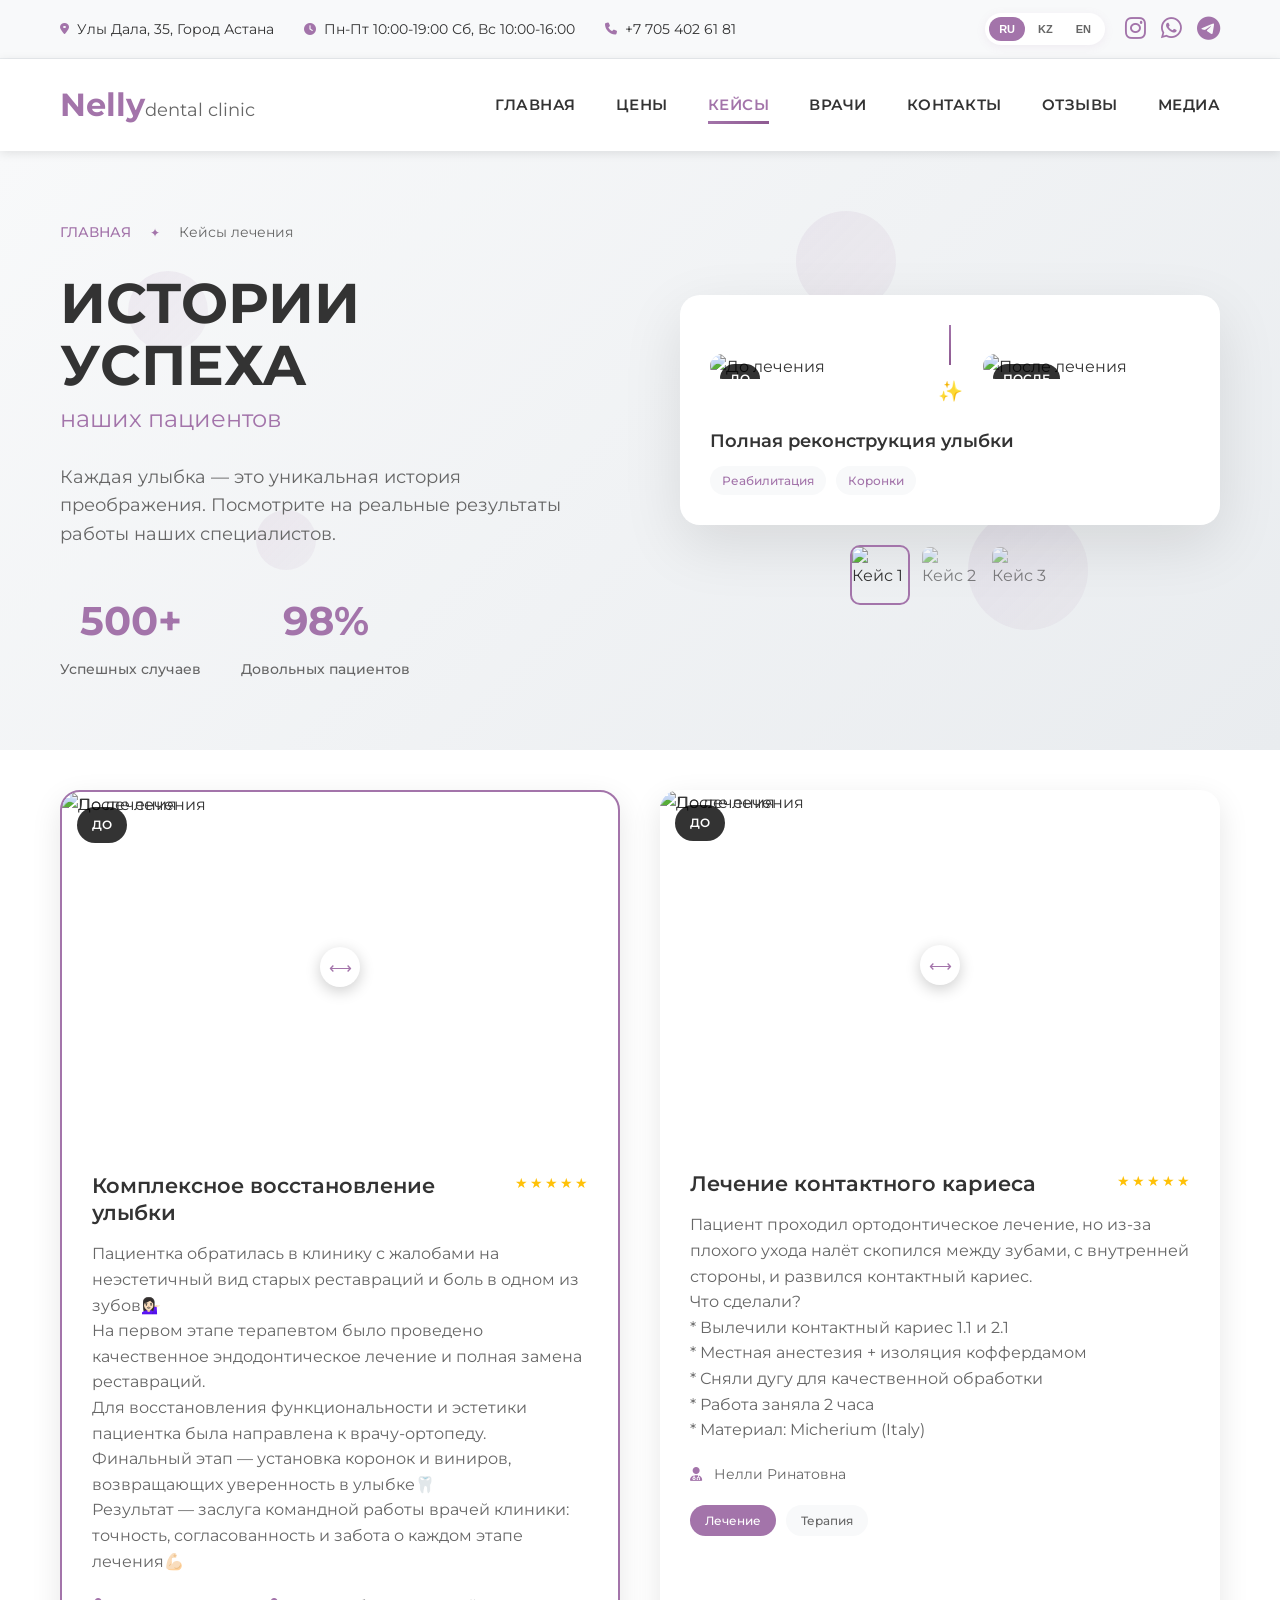
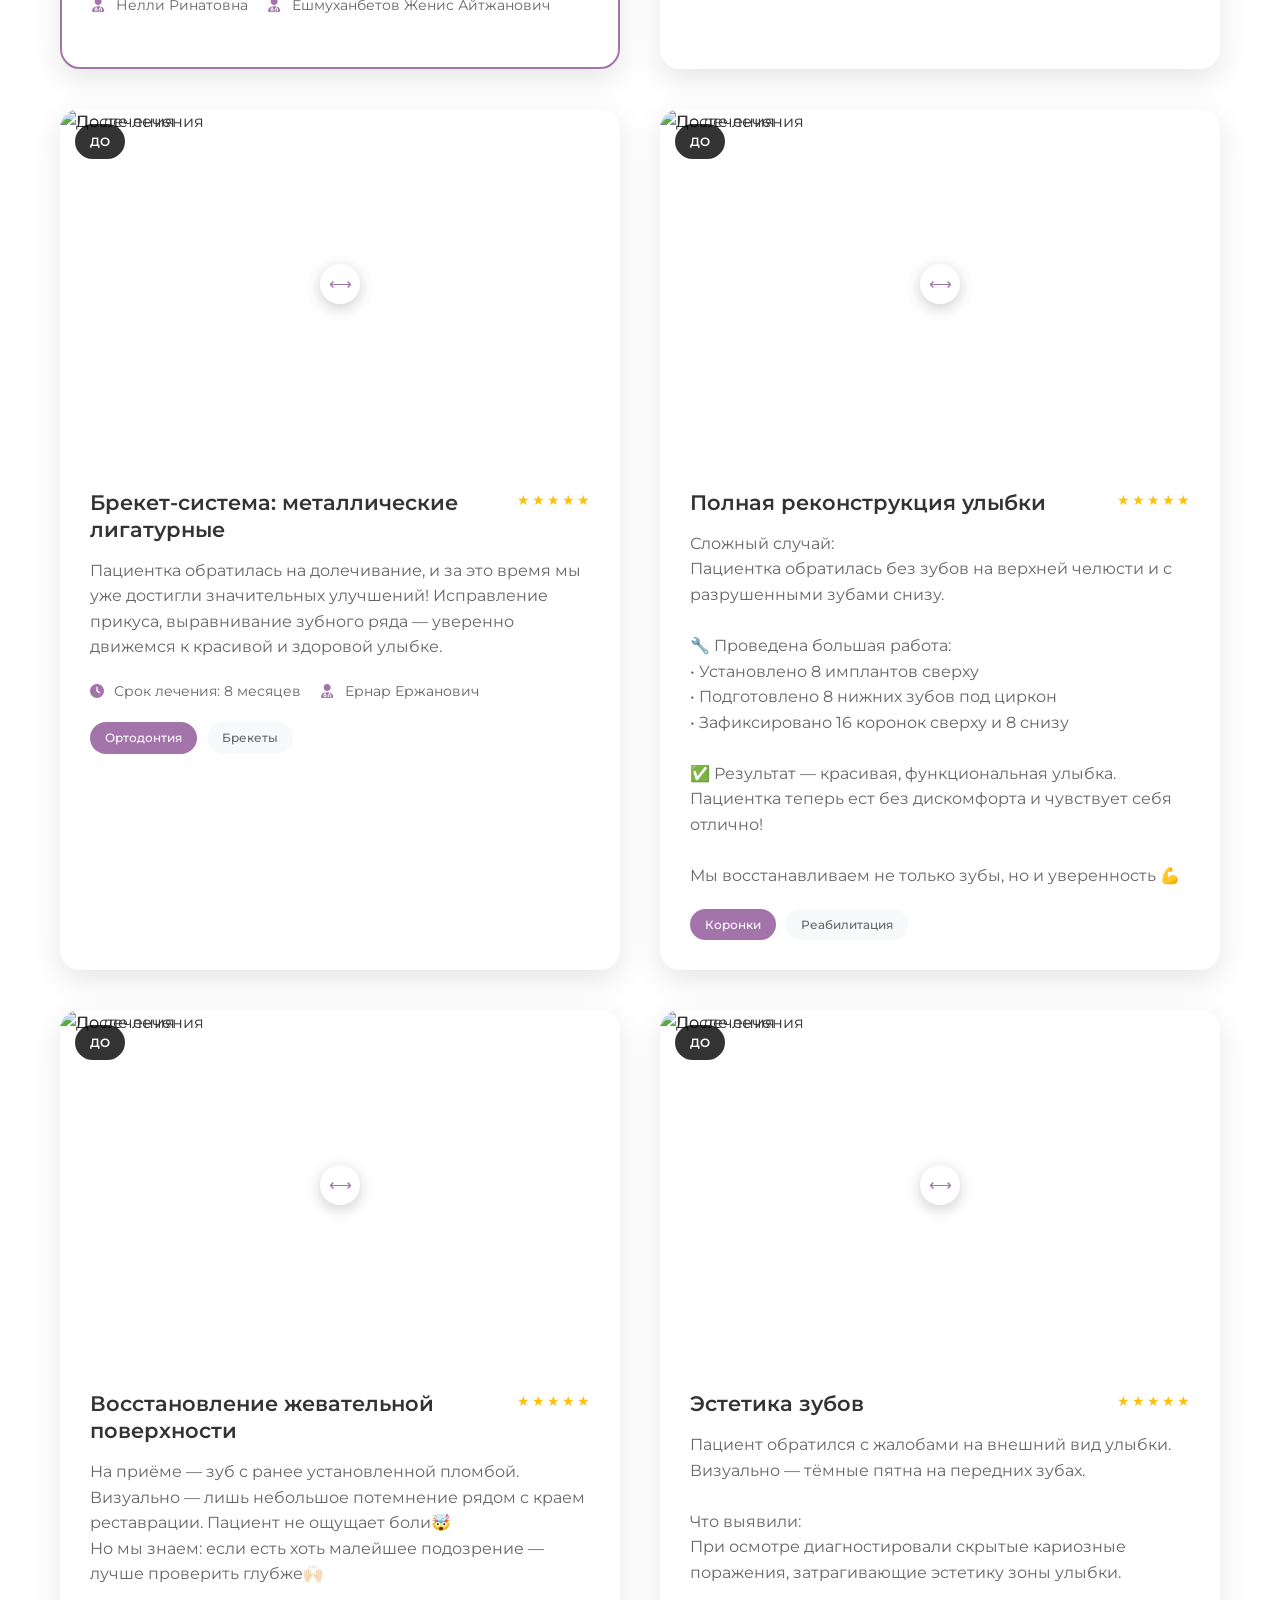
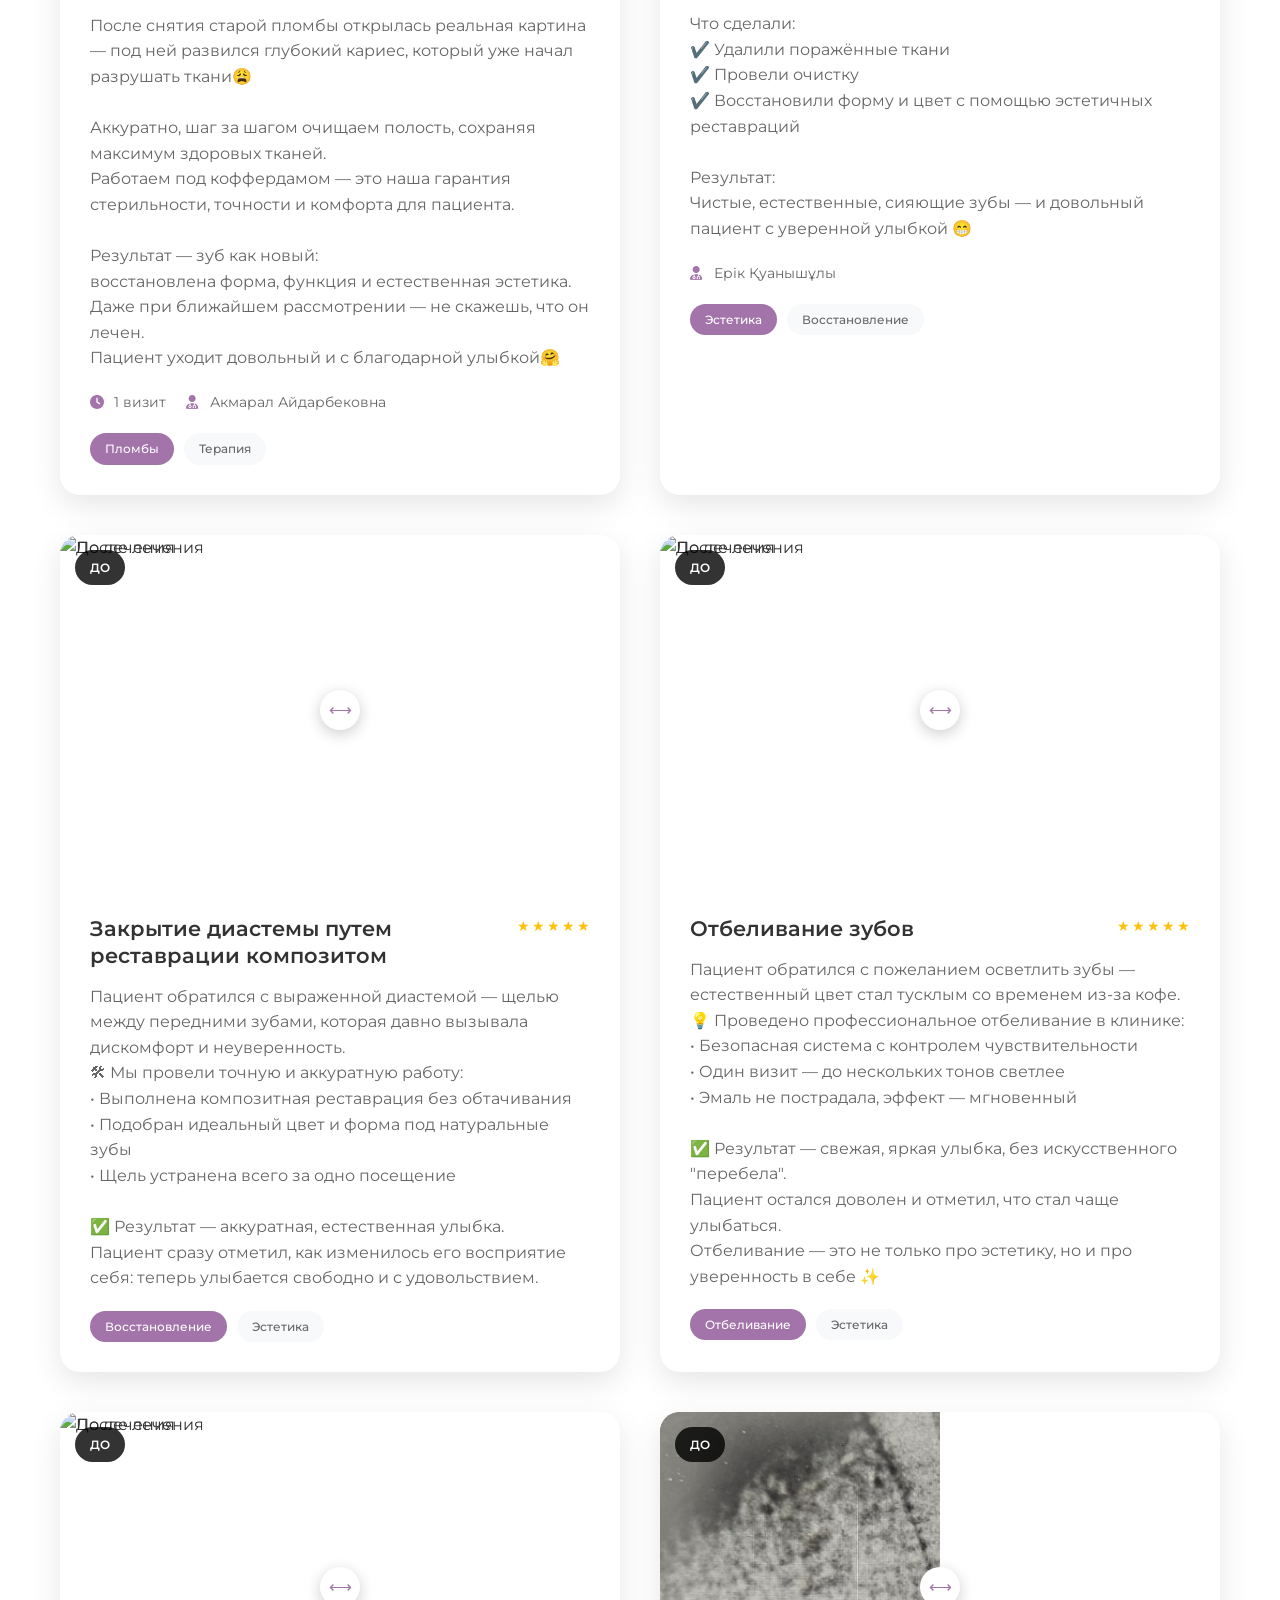
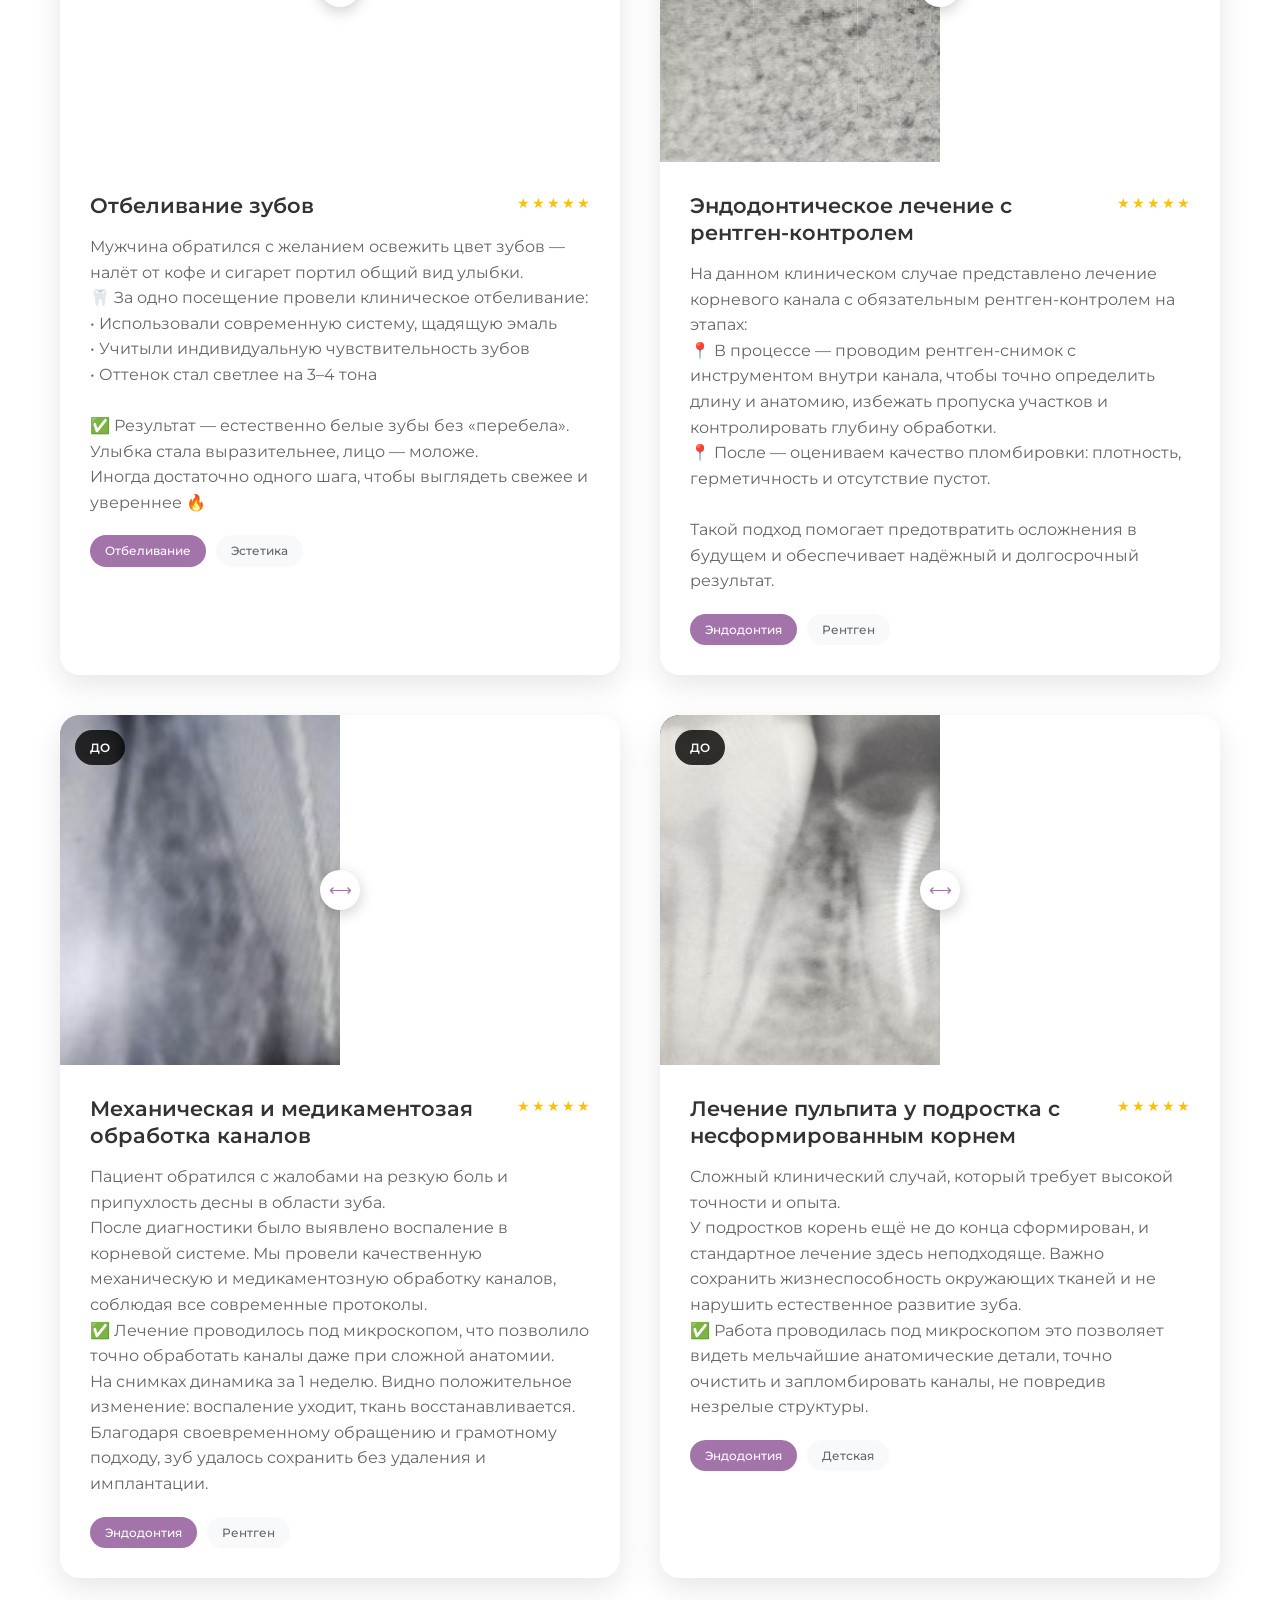
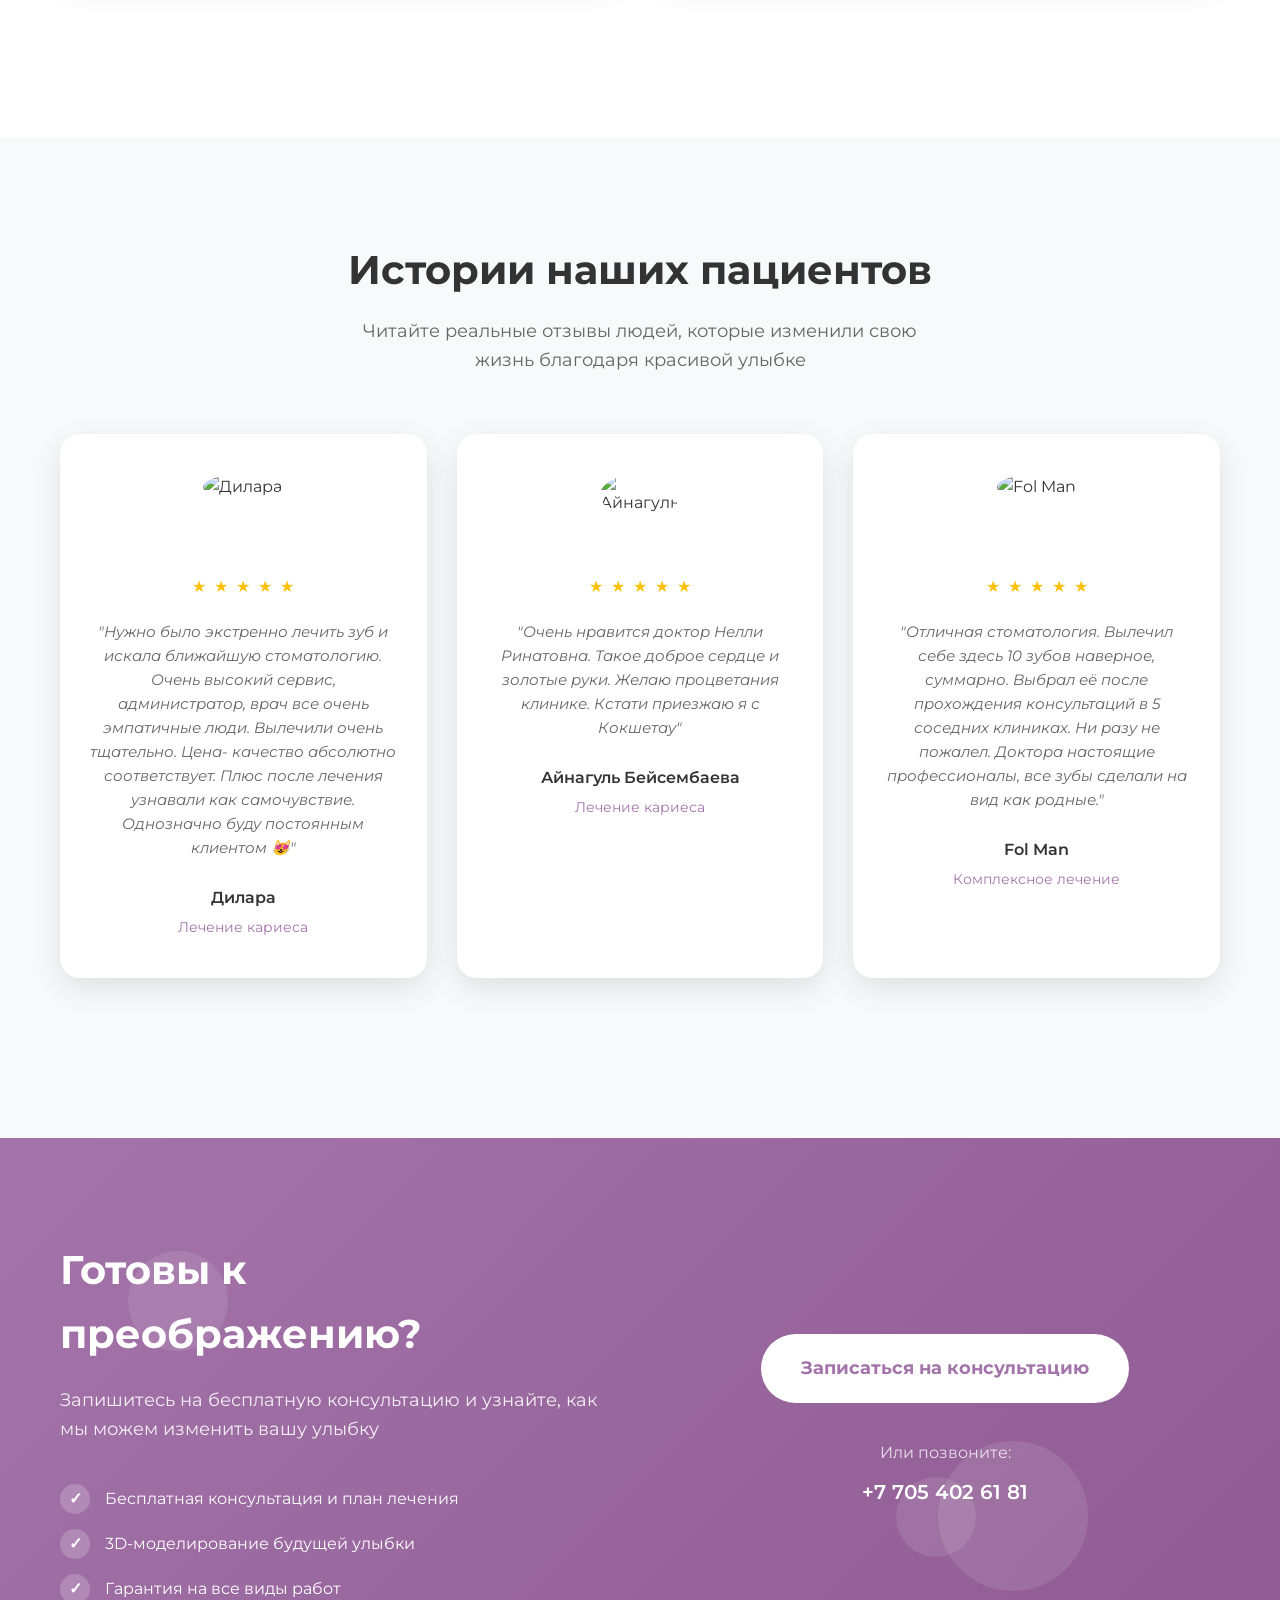
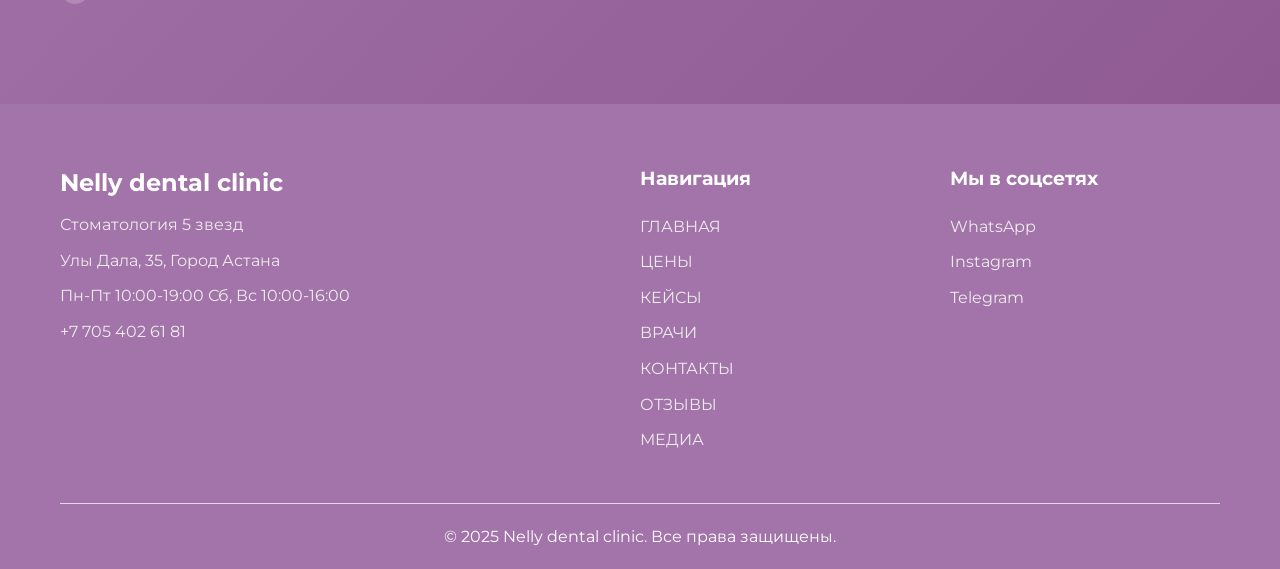
==== cases/index.html @ 317e35ed "asd" ====
<!DOCTYPE html>
<html lang="ru">
<head>
    <meta charset="UTF-8">
    <meta name="viewport" content="width=device-width, initial-scale=1.0">
    <title data-translate="page_title">Кейсы - Nelly dental clinic</title>
    <link rel="icon" type="image/png" href="../img/logo.jpg">
    <!-- Шрифты и иконки -->
    <link rel="preconnect" href="https://fonts.googleapis.com">
    <link rel="preconnect" href="https://fonts.gstatic.com" crossorigin>
    <link href="https://fonts.googleapis.com/css2?family=Montserrat:wght@300;400;500;600;700&display=swap" rel="stylesheet">
    <link rel="stylesheet" href="https://cdnjs.cloudflare.com/ajax/libs/font-awesome/6.5.0/css/all.min.css">
    
    <!-- Основные стили проекта -->
    <link rel="stylesheet" href="../css/styles.css"/>
</head>
<body>
    <!-- ─────── Top Bar ─────── -->
    <div class="top-bar">
        <div class="container top-bar-container">
            <div class="top-bar-info">
                <div class="info-item">
                    <i class="fa-solid fa-location-dot icon"></i>
                    <span class="top" data-translate="address">Улы Дала, 35, Город Астана</span>
                </div>
                <div class="info-item">
                    <i class="fa-solid fa-clock icon"></i>
                    <span class="top" data-translate="schedule">Пн-Пт 10:00-19:00 Сб, Вс 10:00-16:00</span>
                </div>
                <div class="info-item phone">
                    <i class="fa-solid fa-phone icon"></i>
                    <span>+7 705 402 61 81</span>
                </div>
            </div>
            <div class="top-bar-right">
                <!-- Language Switcher -->
                <div class="language-switcher">
                    <button class="lang-btn active" data-lang="ru">RU</button>
                    <button class="lang-btn" data-lang="kz">KZ</button>
                    <button class="lang-btn" data-lang="en">EN</button>
                </div>
                <div class="social-icons">
                    <a href="https://www.instagram.com/nelly_dental/" class="social-icon"><i class="fa-brands fa-instagram"></i></a>
                    <a href="https://wa.me/77054026181" class="social-icon"><i class="fa-brands fa-whatsapp"></i></a>
                    <a href="https://t.me/nellydentalclinic" class="social-icon"><i class="fa-brands fa-telegram"></i></a>
                </div>
            </div>
        </div>
    </div>
    <!-- ─────── Header ─────── -->
    <header class="header">
        <div class="container header-container">
            <!-- Логотип -->
            <div class="logo">
                <a href="/">Nelly<span>dental clinic</span></a>
            </div>
            <!-- Основная навигация (десктоп) -->
            <nav class="main-nav">
                <ul>
                    <li><a href="/" data-translate="nav_home">ГЛАВНАЯ</a></li>
                    <li><a href="/price/" data-translate="nav_prices">ЦЕНЫ</a></li>
                    <li><a href="/cases/" class="active" data-translate="nav_cases">КЕЙСЫ</a></li>
                    <li><a href="/doctors/" data-translate="nav_doctors">ВРАЧИ</a></li>
                    <li><a href="/contacts/" data-translate="nav_contacts">КОНТАКТЫ</a></li>
                    <li><a href="/reviews/" data-translate="nav_reviews">ОТЗЫВЫ</a></li>
                    <li><a href="/media/" data-translate="nav_media">МЕДИА</a></li>
                </ul>
            </nav>
            <!-- Бургер-меню -->
            <div class="burger" id="burger">
                <span></span>
                <span></span>
                <span></span>
            </div>
        </div>
    </header>
    <!-- Оверлей для мобильного меню -->
    <div class="menu-overlay" id="menuOverlay"></div>
    <!-- Мобильное меню -->
    <nav class="mobile-nav" id="mobileNav">
        <button class="close-menu" id="closeMenu">
            <i class="fa-solid fa-times"></i>
        </button>
        <div class="mobile-nav-content">
            <div class="mobile-logo">
                <span>Nelly</span>
                <small>dental clinic</small>
            </div>
            <!-- Mobile Language Switcher -->
            <div class="mobile-language-switcher">
                <button class="mobile-lang-btn active" data-lang="ru">Русский</button>
                <button class="mobile-lang-btn" data-lang="kz">Қазақша</button>
                <button class="mobile-lang-btn" data-lang="en">English</button>
            </div>
            <ul>
                <li><a href="/"><i class="fa-solid fa-house"></i><span data-translate="nav_home">Главная</span></a></li>
                <li><a href="/price/"><i class="fa-solid fa-tenge-sign"></i><span data-translate="nav_prices">Цены</span></a></li>
                <li><a href="/cases/"><i class="fa-solid fa-images"></i><span data-translate="nav_cases">Кейсы</span></a></li>
                <li><a href="/doctors/"><i class="fa-solid fa-user-doctor"></i><span data-translate="nav_doctors">Врачи</span></a></li>
                <li><a href="/contacts/"><i class="fa-solid fa-phone"></i><span data-translate="nav_contacts">Контакты</span></a></li>
                <li><a href="/reviews/"><i class="fa-solid fa-star"></i><span data-translate="nav_reviews">Отзывы</span></a></li>
                <li><a href="/media/"><i class="fa-solid fa-play"></i><span data-translate="nav_media">Медиа</span></a></li>
            </ul>
            <div class="mobile-contact">
                <a href="tel:+77054026181" class="mobile-phone">
                    <i class="fa-solid fa-phone"></i>
                    +7 705 402 61 81
                </a>
                <div class="mobile-social">
                    <a href="https://www.instagram.com/nelly_dental/" class="mobile-social-link">
                        <i class="fa-brands fa-instagram"></i>
                    </a>
                    <a href="https://wa.me/77054026181" class="mobile-social-link">
                        <i class="fa-brands fa-whatsapp"></i>
                    </a>
                    <a href="https://t.me/nellydentalclinic" class="mobile-social-link">
                        <i class="fa-brands fa-telegram"></i>
                    </a>
                </div>
            </div>
        </div>
    </nav>
    <!-- ─────── Beautiful Hero Section ─────── -->
    <section class="cases-hero-beautiful">
        <div class="hero-background">
            <div class="floating-shapes">
                <div class="shape shape-1"></div>
                <div class="shape shape-2"></div>
                <div class="shape shape-3"></div>
                <div class="shape shape-4"></div>
            </div>
        </div>
        <div class="container">
            <div class="hero-content-beautiful">
                <div class="hero-text-beautiful">
                    <div class="breadcrumb-beautiful">
                        <a href="/" data-translate="nav_home">Главная</a>
                        <span class="separator">✦</span>
                        <span data-translate="cases_breadcrumb">Кейсы лечения</span>
                    </div>
                    <h1 class="hero-title-beautiful">
                        <span class="title-word" data-text="ИСТОРИИ" data-translate="cases_title_1">ИСТОРИИ</span>
                        <span class="title-word" data-text="УСПЕХА" data-translate="cases_title_2">УСПЕХА</span>
                        <span class="title-accent" data-translate="cases_title_3">наших пациентов</span>
                    </h1>
                    <p class="hero-subtitle-beautiful" data-translate="cases_subtitle">
                        Каждая улыбка — это уникальная история преображения.
                        Посмотрите на реальные результаты работы наших специалистов.
                    </p>
                    <div class="hero-stats-beautiful">
                        <div class="stat-beautiful" data-count="500">
                            <div class="stat-number">0+</div>
                            <div class="stat-label" data-translate="cases_stat_1">Успешных случаев</div>
                        </div>
                        <div class="stat-beautiful" data-count="98">
                            <div class="stat-number">0%</div>
                            <div class="stat-label" data-translate="cases_stat_2">Довольных пациентов</div>
                        </div>
                    </div>
                </div>
                <div class="hero-visual-beautiful">
                    <div class="showcase-container">
                        <div class="showcase-main">
                            <div class="before-after-showcase">
                                <div class="showcase-image before">
                                    <img src="../img/do6.jfif" alt="До лечения">
                                    <div class="image-label" data-translate="before_label">ДО</div>
                                </div>
                                <div class="showcase-divider">
                                    <div class="divider-line"></div>
                                    <div class="divider-icon">✨</div>
                                </div>
                                <div class="showcase-image after">
                                    <img src="../img/posle6.jfif" alt="После лечения">
                                    <div class="image-label" data-translate="after_label">ПОСЛЕ</div>
                                </div>
                            </div>
                            <div class="showcase-info">
                                <h3 data-translate="showcase_title">Полная реконструкция улыбки</h3>
                                <div class="showcase-tags">
                                    <span class="tag" data-translate="tag_rehabilitation">Реабилитация</span>
                                    <span class="tag" data-translate="tag_crowns">Коронки</span>
                                </div>
                            </div>
                        </div>
                        <div class="showcase-thumbnails">
                            <div class="thumbnail active" data-case="1">
                                <img src="../img/posle6.jfif" alt="Кейс 1">
                            </div>
                            <div class="thumbnail" data-case="2">
                                <img src="../img/posle7.jfif" alt="Кейс 2">
                            </div>
                            <div class="thumbnail" data-case="3">
                                <img src="../img/posle4.jfif" alt="Кейс 3">
                            </div>
                        </div>
                    </div>
                </div>
            </div>
        </div>
    </section>
    <!-- ─────── Cases Gallery ─────── -->
    <section class="cases-gallery-beautiful">
        <div class="container">
            <div class="cases-grid-beautiful">
                <!-- Case 1: Complex Restoration -->
                <div class="case-card-beautiful featured">
                    <div class="case-image-beautiful">
                        <div class="before-after-slider">
                            <div class="slider-image before-img">
                                <img src="../img/do5.jpeg" alt="До лечения">
                                <div class="image-overlay" data-translate="before_label">ДО</div>
                            </div>
                            <div class="slider-image after-img">
                                <img src="../img/posle5.jpeg" alt="После лечения">
                                <div class="image-overlay" data-translate="after_label">ПОСЛЕ</div>
                            </div>
                            <div class="slider-handle">
                                <div class="handle-button">⟷</div>
                            </div>
                        </div>
                    </div>
                    <div class="case-content-beautiful">
                        <div class="case-header-beautiful">
                            <h3 data-translate="case_1_title">Комплексное восстановление улыбки</h3>
                            <div class="case-rating">
                                <span class="star">★</span>
                                <span class="star">★</span>
                                <span class="star">★</span>
                                <span class="star">★</span>
                                <span class="star">★</span>
                            </div>
                        </div>
                        <p class="case-description" data-translate="case_1_description">Пациентка обратилась в клинику с жалобами на неэстетичный вид старых реставраций и боль в одном из зубов💁🏻‍♀️<br>На первом этапе терапевтом было проведено качественное эндодонтическое лечение и полная замена реставраций.<br>Для восстановления функциональности и эстетики пациентка была направлена к врачу-ортопеду.<br>Финальный этап — установка коронок и виниров, возвращающих уверенность в улыбке🦷<br>Результат — заслуга командной работы врачей клиники: точность, согласованность и забота о каждом этапе лечения💪🏻</p>
                        <div class="case-details-beautiful">
                            <div class="detail-item">
                                <i class="fa-solid fa-user-doctor"></i>
                                <span>Нелли Ринатовна</span>
                            </div>
                            <div class="detail-item">
                                <i class="fa-solid fa-user-doctor"></i>
                                <span>Ешмуханбетов Женис Айтжанович</span>
                            </div>
                        </div>
                    </div>
                </div>
                <!-- Case 2: Orthodontics -->
                <div class="case-card-beautiful">
                    <div class="case-image-beautiful">
                        <div class="before-after-slider">
                            <div class="slider-image before-img">
                                <img src="../img/do7.jfif" alt="До лечения">
                                <div class="image-overlay" data-translate="before_label">ДО</div>
                            </div>
                            <div class="slider-image after-img">
                                <img src="../img/posle7.jpg" alt="После лечения">
                                <div class="image-overlay" data-translate="after_label">ПОСЛЕ</div>
                            </div>
                            <div class="slider-handle">
                                <div class="handle-button">⟷</div>
                            </div>
                        </div>
                    </div>
                    <div class="case-content-beautiful">
                        <div class="case-header-beautiful">
                            <h3 data-translate="case_2_title">Лечение контактного кариеса</h3>
                            <div class="case-rating">
                                <span class="star">★</span>
                                <span class="star">★</span>
                                <span class="star">★</span>
                                <span class="star">★</span>
                                <span class="star">★</span>
                            </div>
                        </div>
                        <p class="case-description" data-translate="case_2_description">Пациент проходил ортодонтическое лечение, но из-за плохого ухода налёт скопился между зубами, с внутренней стороны, и развился контактный кариес.<br>Что сделали?<br>* Вылечили контактный кариес 1.1 и 2.1<br>* Местная анестезия + изоляция коффердамом<br>* Сняли дугу для качественной обработки<br>* Работа заняла 2 часа<br>* Материал: Micherium (Italy)</p>
                        <div class="case-details-beautiful">
                            <div class="detail-item">
                                <i class="fa-solid fa-user-doctor"></i>
                                <span>Нелли Ринатовна</span>
                            </div>
                        </div>
                        <div class="case-tags-beautiful">
                            <span class="tag primary" data-translate="tag_treatment">Лечение</span>
                            <span class="tag" data-translate="tag_therapy">Терапия</span>
                        </div>
                    </div>
                </div>
                <!-- Case 3: Therapy -->
                <div class="case-card-beautiful">
                    <div class="case-image-beautiful">
                        <div class="before-after-slider">
                            <div class="slider-image before-img">
                                <img src="../img/do4.jfif" alt="До лечения">
                                <div class="image-overlay" data-translate="before_label">ДО</div>
                            </div>
                            <div class="slider-image after-img">
                                <img src="../img/posle4.jfif" alt="После лечения">
                                <div class="image-overlay" data-translate="after_label">ПОСЛЕ</div>
                            </div>
                            <div class="slider-handle">
                                <div class="handle-button">⟷</div>
                            </div>
                        </div>
                    </div>
                    <div class="case-content-beautiful">
                        <div class="case-header-beautiful">
                            <h3 data-translate="case_3_title">Брекет-система: металлические лигатурные</h3>
                            <div class="case-rating">
                                <span class="star">★</span>
                                <span class="star">★</span>
                                <span class="star">★</span>
                                <span class="star">★</span>
                                <span class="star">★</span>
                            </div>
                        </div>
                        <p class="case-description" data-translate="case_3_description">Пациентка обратилась на долечивание, и за это время мы уже достигли значительных улучшений! Исправление прикуса, выравнивание зубного ряда — уверенно движемся к красивой и здоровой улыбке.</p>
                        <div class="case-details-beautiful">
                            <div class="detail-item">
                                <i class="fa-solid fa-clock"></i>
                                <span data-translate="case_3_duration">Срок лечения: 8 месяцев</span>
                            </div>
                            <div class="detail-item">
                                <i class="fa-solid fa-user-doctor"></i>
                                <span>Ернар Ержанович</span>
                            </div>
                        </div>
                        <div class="case-tags-beautiful">
                            <span class="tag primary" data-translate="tag_orthodontics">Ортодонтия</span>
                            <span class="tag" data-translate="tag_braces">Брекет-система</span>
                        </div>
                    </div>
                </div>
                <!-- Case 4: Veneers -->
                <div class="case-card-beautiful">
                    <div class="case-image-beautiful">
                        <div class="before-after-slider">
                            <div class="slider-image before-img">
                                <img src="../img/do6.jfif" alt="До лечения">
                                <div class="image-overlay" data-translate="before_label">ДО</div>
                            </div>
                            <div class="slider-image after-img">
                                <img src="../img/posle6.jfif" alt="После лечения">
                                <div class="image-overlay" data-translate="after_label">ПОСЛЕ</div>
                            </div>
                            <div class="slider-handle">
                                <div class="handle-button">⟷</div>
                            </div>
                        </div>
                    </div>
                    <div class="case-content-beautiful">
                        <div class="case-header-beautiful">
                            <h3 data-translate="case_4_title">Полная реконструкция улыбки</h3>
                            <div class="case-rating">
                                <span class="star">★</span>
                                <span class="star">★</span>
                                <span class="star">★</span>
                                <span class="star">★</span>
                                <span class="star">★</span>
                            </div>
                        </div>
                        <p class="case-description" data-translate="case_4_description">Сложный случай:<br>Пациентка обратилась без зубов на верхней челюсти и с разрушенными зубами снизу.<br>🔧 Проведена большая работа:<br>• Установлено 8 имплантов сверху<br>• Подготовлено 8 нижних зубов под циркон<br>• Зафиксировано 16 коронок сверху и 8 снизу<br>✅ Результат — красивая, функциональная улыбка.<br>Пациентка теперь ест без дискомфорта и чувствует себя отлично!<br>Мы восстанавливаем не только зубы, но и уверенность 💪</p>
                        <div class="case-tags-beautiful">
                            <span class="tag primary" data-translate="tag_crowns">Коронки</span>
                            <span class="tag" data-translate="tag_rehabilitation">Реабилитация</span>
                        </div>
                    </div>
                </div>
                <!-- Case 5: Implants -->
                <div class="case-card-beautiful">
                    <div class="case-image-beautiful">
                        <div class="before-after-slider">
                            <div class="slider-image before-img">
                                <img src="../img/do8.jfif" alt="До лечения">
                                <div class="image-overlay" data-translate="before_label">ДО</div>
                            </div>
                            <div class="slider-image after-img">
                                <img src="../img/posle8.jfif" alt="После лечения">
                                <div class="image-overlay" data-translate="after_label">ПОСЛЕ</div>
                            </div>
                            <div class="slider-handle">
                                <div class="handle-button">⟷</div>
                            </div>
                        </div>
                    </div>
                    <div class="case-content-beautiful">
                        <div class="case-header-beautiful">
                            <h3 data-translate="case_5_title">Восстановление жевательной поверхности</h3>
                            <div class="case-rating">
                                <span class="star">★</span>
                                <span class="star">★</span>
                                <span class="star">★</span>
                                <span class="star">★</span>
                                <span class="star">★</span>
                            </div>
                        </div>
                        <p class="case-description" data-translate="case_5_description">На приёме — зуб с ранее установленной пломбой.<br>Визуально — лишь небольшое потемнение рядом с краем реставрации. Пациент не ощущает боли🤯<br>Но мы знаем: если есть хоть малейшее подозрение — лучше проверить глубже🙌🏻<br>После снятия старой пломбы открылась реальная картина — под ней развился глубокий кариес, который уже начал разрушать ткани😩<br>Аккуратно, шаг за шагом очищаем полость, сохраняя максимум здоровых тканей.<br>Работаем под коффердамом — это наша гарантия стерильности, точности и комфорта для пациента.<br>Результат — зуб как новый:<br>восстановлена форма, функция и естественная эстетика.<br>Даже при ближайшем рассмотрении — не скажешь, что он лечен.<br>Пациент уходит довольный и с благодарной улыбкой🤗</p>
                        <div class="case-details-beautiful">
                            <div class="detail-item">
                                <i class="fa-solid fa-clock"></i>
                                <span data-translate="case_5_duration">1 визит</span>
                            </div>
                            <div class="detail-item">
                                <i class="fa-solid fa-user-doctor"></i>
                                <span>Акмарал Айдарбековна</span>
                            </div>
                        </div>
                        <div class="case-tags-beautiful">
                            <span class="tag primary" data-translate="tag_fillings">Пломбы</span>
                            <span class="tag" data-translate="tag_therapy">Терапия</span>
                        </div>
                    </div>
                </div>
                <!-- Case 6: Whitening -->
                <div class="case-card-beautiful">
                    <div class="case-image-beautiful">
                        <div class="before-after-slider">
                            <div class="slider-image before-img">
                                <img src="../img/do9.jpg" alt="До лечения">
                                <div class="image-overlay" data-translate="before_label">ДО</div>
                            </div>
                            <div class="slider-image after-img">
                                <img src="../img/posle9.jpg" alt="После лечения">
                                <div class="image-overlay" data-translate="after_label">ПОСЛЕ</div>
                            </div>
                            <div class="slider-handle">
                                <div class="handle-button">⟷</div>
                            </div>
                        </div>
                    </div>
                    <div class="case-content-beautiful">
                        <div class="case-header-beautiful">
                            <h3 data-translate="case_6_title">Эстетика зубов</h3>
                            <div class="case-rating">
                                <span class="star">★</span>
                                <span class="star">★</span>
                                <span class="star">★</span>
                                <span class="star">★</span>
                                <span class="star">★</span>
                            </div>
                        </div>
                        <p class="case-description" data-translate="case_6_description">Пациент обратился с жалобами на внешний вид улыбки. Визуально — тёмные пятна на передних зубах.<br>Что выявили:<br>При осмотре диагностировали скрытые кариозные поражения, затрагивающие эстетику зоны улыбки.<br>Что сделали:<br>✔️ Удалили поражённые ткани<br>✔️ Провели очистку<br>✔️ Восстановили форму и цвет с помощью эстетичных реставраций<br>Результат:<br>Чистые, естественные, сияющие зубы — и довольный пациент с уверенной улыбкой 😁</p>
                        <div class="case-details-beautiful">
                            <div class="detail-item">
                                <i class="fa-solid fa-user-doctor"></i>
                                <span>Ерік Қуанышұлы</span>
                            </div>
                        </div>
                        <div class="case-tags-beautiful">
                            <span class="tag primary" data-translate="tag_aesthetics">Эстетика</span>
                            <span class="tag" data-translate="tag_restoration">Восстановление</span>
                        </div>
                    </div>
                </div>
                <!-- Case 7: Diastema -->
                <div class="case-card-beautiful">
                    <div class="case-image-beautiful">
                        <div class="before-after-slider">
                            <div class="slider-image before-img">
                                <img src="../img/do10.jpeg" alt="До лечения">
                                <div class="image-overlay" data-translate="before_label">ДО</div>
                            </div>
                            <div class="slider-image after-img">
                                <img src="../img/posle10.jpeg" alt="После лечения">
                                <div class="image-overlay" data-translate="after_label">ПОСЛЕ</div>
                            </div>
                            <div class="slider-handle">
                                <div class="handle-button">⟷</div>
                            </div>
                        </div>
                    </div>
                    <div class="case-content-beautiful">
                        <div class="case-header-beautiful">
                            <h3 data-translate="case_7_title">Закрытие диастемы путем реставрации композитом</h3>
                            <div class="case-rating">
                                <span class="star">★</span>
                                <span class="star">★</span>
                                <span class="star">★</span>
                                <span class="star">★</span>
                                <span class="star">★</span>
                            </div>
                        </div>
                        <p class="case-description" data-translate="case_7_description">Пациент обратился с выраженной диастемой — щелью между передними зубами, которая давно вызывала дискомфорт и неуверенность.<br>🛠 Мы провели точную и аккуратную работу:<br>• Выполнена композитная реставрация без обтачивания<br>• Подобран идеальный цвет и форма под натуральные зубы<br>• Щель устранена всего за одно посещение<br>✅ Результат — аккуратная, естественная улыбка.<br>Пациент сразу отметил, как изменилось его восприятие себя: теперь улыбается свободно и с удовольствием.</p>
                        <div class="case-tags-beautiful">
                            <span class="tag primary" data-translate="tag_restoration">Реставрация</span>
                            <span class="tag" data-translate="tag_aesthetics">Эстетика</span>
                        </div>
                    </div>
                </div>
                <!-- Case 8: whitening -->
                <div class="case-card-beautiful">
                    <div class="case-image-beautiful">
                        <div class="before-after-slider">
                            <div class="slider-image before-img">
                                <img src="../img/do12.jpeg" alt="До лечения">
                                <div class="image-overlay" data-translate="before_label">ДО</div>
                            </div>
                            <div class="slider-image after-img">
                                <img src="../img/posle12.jpeg" alt="После лечения">
                                <div class="image-overlay" data-translate="after_label">ПОСЛЕ</div>
                            </div>
                            <div class="slider-handle">
                                <div class="handle-button">⟷</div>
                            </div>
                        </div>
                    </div>
                    <div class="case-content-beautiful">
                        <div class="case-header-beautiful">
                            <h3 data-translate="case_8_title">Отбеливание зубов</h3>
                            <div class="case-rating">
                                <span class="star">★</span>
                                <span class="star">★</span>
                                <span class="star">★</span>
                                <span class="star">★</span>
                                <span class="star">★</span>
                            </div>
                        </div>
                        <p class="case-description" data-translate="case_8_description">Пациент обратился с пожеланием осветлить зубы — естественный цвет стал тусклым со временем из-за кофе.<br>💡 Проведено профессиональное отбеливание в клинике:<br>• Безопасная система с контролем чувствительности<br>• Один визит — до нескольких тонов светлее<br>• Эмаль не пострадала, эффект — мгновенный<br>✅ Результат — свежая, яркая улыбка, без искусственного "перебела".<br>Пациент остался доволен и отметил, что стал чаще улыбаться.<br>Отбеливание — это не только про эстетику, но и про уверенность в себе ✨</p>
                        <div class="case-tags-beautiful">
                            <span class="tag primary" data-translate="tag_whitening">Отбеливание</span>
                            <span class="tag" data-translate="tag_aesthetics">Эстетика</span>
                        </div>
                    </div>
                </div>
                <!-- Case 9: whitening -->
                <div class="case-card-beautiful">
                    <div class="case-image-beautiful">
                        <div class="before-after-slider">
                            <div class="slider-image before-img">
                                <img src="../img/do13.jpeg" alt="До лечения">
                                <div class="image-overlay" data-translate="before_label">ДО</div>
                            </div>
                            <div class="slider-image after-img">
                                <img src="../img/posle13.jpeg" alt="После лечения">
                                <div class="image-overlay" data-translate="after_label">ПОСЛЕ</div>
                            </div>
                            <div class="slider-handle">
                                <div class="handle-button">⟷</div>
                            </div>
                        </div>
                    </div>
                    <div class="case-content-beautiful">
                        <div class="case-header-beautiful">
                            <h3 data-translate="case_9_title">Отбеливание зубов</h3>
                            <div class="case-rating">
                                <span class="star">★</span>
                                <span class="star">★</span>
                                <span class="star">★</span>
                                <span class="star">★</span>
                                <span class="star">★</span>
                            </div>
                        </div>
                        <p class="case-description" data-translate="case_9_description">Мужчина обратился с желанием освежить цвет зубов — налёт от кофе и сигарет портил общий вид улыбки.<br>🦷 За одно посещение провели клиническое отбеливание:<br>• Использовали современную систему, щадящую эмаль<br>• Учитыли индивидуальную чувствительность зубов<br>• Оттенок стал светлее на 3–4 тона<br>✅ Результат — естественно белые зубы без «перебела».<br>Улыбка стала выразительнее, лицо — моложе.<br>Иногда достаточно одного шага, чтобы выглядеть свежее и увереннее 🔥</p>
                        <div class="case-tags-beautiful">
                            <span class="tag primary" data-translate="tag_whitening">Отбеливание</span>
                            <span class="tag" data-translate="tag_aesthetics">Эстетика</span>
                        </div>
                    </div>
                </div>
                <!-- Case 10: endo -->
                <div class="case-card-beautiful">
                    <div class="case-image-beautiful">
                        <div class="before-after-slider">
                            <div class="slider-image before-img">
                                <img src="../img/do21.jpeg" alt="До лечения">
                                <div class="image-overlay" data-translate="before_label">ДО</div>
                            </div>
                            <div class="slider-image after-img">
                                <img src="../img/posle21.jpeg" alt="После лечения">
                                <div class="image-overlay" data-translate="after_label">ПОСЛЕ</div>
                            </div>
                            <div class="slider-handle">
                                <div class="handle-button">⟷</div>
                            </div>
                        </div>
                    </div>
                    <div class="case-content-beautiful">
                        <div class="case-header-beautiful">
                            <h3 data-translate="case_10_title">Эндодонтическое лечение с рентген-контролем</h3>
                            <div class="case-rating">
                                <span class="star">★</span>
                                <span class="star">★</span>
                                <span class="star">★</span>
                                <span class="star">★</span>
                                <span class="star">★</span>
                            </div>
                        </div>
                        <p class="case-description" data-translate="case_10_description">На данном клиническом случае представлено лечение корневого канала с обязательным рентген-контролем на этапах:<br>📍 В процессе — проводим рентген-снимок с инструментом внутри канала, чтобы точно определить длину и анатомию, избежать пропуска участков и контролировать глубину обработки.<br>📍 После — оцениваем качество пломбировки: плотность, герметичность и отсутствие пустот.<br><br>Такой подход помогает предотвратить осложнения в будущем и обеспечивает надёжный и долгосрочный результат.</p>
                        <div class="case-tags-beautiful">
                            <span class="tag primary" data-translate="tag_endodontics">Эндодонтия</span>
                            <span class="tag" data-translate="tag_xray">Рентген</span>
                        </div>
                    </div>
                </div>
                <!-- Case 11: endo -->
                <div class="case-card-beautiful">
                    <div class="case-image-beautiful">
                        <div class="before-after-slider">
                            <div class="slider-image before-img">
                                <img src="../img/do20.jpeg" alt="До лечения">
                                <div class="image-overlay" data-translate="before_label">ДО</div>
                            </div>
                            <div class="slider-image after-img">
                                <img src="../img/posle20.jpeg" alt="После лечения">
                                <div class="image-overlay" data-translate="after_label">ПОСЛЕ</div>
                            </div>
                            <div class="slider-handle">
                                <div class="handle-button">⟷</div>
                            </div>
                        </div>
                    </div>
                    <div class="case-content-beautiful">
                        <div class="case-header-beautiful">
                            <h3 data-translate="case_11_title">Механическая и медикаментозая обработка каналов</h3>
                            <div class="case-rating">
                                <span class="star">★</span>
                                <span class="star">★</span>
                                <span class="star">★</span>
                                <span class="star">★</span>
                                <span class="star">★</span>
                            </div>
                        </div>
                        <p class="case-description" data-translate="case_11_description">Пациент обратился с жалобами на резкую боль и припухлость десны в области зуба.<br>После диагностики было выявлено воспаление в корневой системе. Мы провели качественную механическую и медикаментозную обработку каналов, соблюдая все современные протоколы.<br>✅ Лечение проводилось под микроскопом, что позволило точно обработать каналы даже при сложной анатомии.<br>На снимках динамика за 1 неделю. Видно положительное изменение: воспаление уходит, ткань восстанавливается.<br>Благодаря своевременному обращению и грамотному подходу, зуб удалось сохранить без удаления и имплантации.</p>
                        <div class="case-tags-beautiful">
                            <span class="tag primary" data-translate="tag_endodontics">Эндодонтия</span>
                            <span class="tag" data-translate="tag_xray">Рентген</span>
                        </div>
                    </div>
                </div>
                <!-- Case 12: endo -->
                <div class="case-card-beautiful">
                    <div class="case-image-beautiful">
                        <div class="before-after-slider">
                            <div class="slider-image before-img">
                                <img src="../img/do22.jpeg" alt="До лечения">
                                <div class="image-overlay" data-translate="before_label">ДО</div>
                            </div>
                            <div class="slider-image after-img">
                                <img src="../img/posle22.jpeg" alt="После лечения">
                                <div class="image-overlay" data-translate="after_label">ПОСЛЕ</div>
                            </div>
                            <div class="slider-handle">
                                <div class="handle-button">⟷</div>
                            </div>
                        </div>
                    </div>
                    <div class="case-content-beautiful">
                        <div class="case-header-beautiful">
                            <h3 data-translate="case_12_title">Лечение пульпита у подростка с несформированным корнем</h3>
                            <div class="case-rating">
                                <span class="star">★</span>
                                <span class="star">★</span>
                                <span class="star">★</span>
                                <span class="star">★</span>
                                <span class="star">★</span>
                            </div>
                        </div>
                        <p class="case-description" data-translate="case_12_description">Сложный клинический случай, который требует высокой точности и опыта.<br>У подростков корень ещё не до конца сформирован, и стандартное лечение здесь неподходяще. Важно сохранить жизнеспособность окружающих тканей и не нарушить естественное развитие зуба.<br>✅ Работа проводилась под микроскопом это позволяет видеть мельчайшие анатомические детали, точно очистить и запломбировать каналы, не повредив незрелые структуры.</p>
                        <div class="case-tags-beautiful">
                            <span class="tag primary" data-translate="tag_endodontics">Эндодонтия</span>
                            <span class="tag" data-translate="tag_pediatric">Детская</span>
                        </div>
                    </div>
                </div>
            </div>
        </div>
    </section>
    <!-- ─────── Patient Stories ─────── -->
    <section class="patient-stories-beautiful">
        <div class="container">
            <div class="stories-header-beautiful">
                <h2 data-translate="stories_title">Истории наших пациентов</h2>
                <p data-translate="stories_subtitle">Читайте реальные отзывы людей, которые изменили свою жизнь благодаря красивой улыбке</p>
            </div>
            <div class="stories-carousel">
                <div class="story-card-beautiful">
                    <div class="story-avatar">
                        <img src="../img/avatar.jpg" alt="Дилара">
                    </div>
                    <div class="story-content">
                        <div class="story-rating">
                            <span class="star">★</span>
                            <span class="star">★</span>
                            <span class="star">★</span>
                            <span class="star">★</span>
                            <span class="star">★</span>
                        </div>
                        <blockquote data-translate="story_1_text">
                            "Нужно было экстренно лечить зуб и искала ближайшую стоматологию. Очень высокий сервис, администратор, врач все очень эмпатичные люди. Вылечили очень тщательно. Цена- качество абсолютно соответствует. Плюс после лечения узнавали как самочувствие. Однозначно буду постоянным клиентом 😻"
                        </blockquote>
                        <div class="story-author">
                            <h4>Дилара</h4>
                            <p data-translate="story_1_treatment">Лечение кариеса</p>
                        </div>
                    </div>
                </div>
                <div class="story-card-beautiful">
                    <div class="story-avatar">
                        <img src="../img/avatar.jpg" alt="Айнагуль">
                        <div class="avatar-ring"></div>
                    </div>
                    <div class="story-content">
                        <div class="story-rating">
                            <span class="star">★</span>
                            <span class="star">★</span>
                            <span class="star">★</span>
                            <span class="star">★</span>
                            <span class="star">★</span>
                        </div>
                        <blockquote data-translate="story_2_text">
                            "Очень нравится доктор Нелли Ринатовна. Такое доброе сердце и золотые руки. Желаю процветания клинике. Кстати приезжаю я с Кокшетау"
                        </blockquote>
                        <div class="story-author">
                            <h4>Айнагуль Бейсембаева</h4>
                            <p data-translate="story_2_treatment">Лечение кариеса</p>
                        </div>
                    </div>
                </div>
                <div class="story-card-beautiful">
                    <div class="story-avatar">
                        <img src="../img/avatar.jpg" alt="Fol Man">
                        <div class="avatar-ring"></div>
                    </div>
                    <div class="story-content">
                        <div class="story-rating">
                            <span class="star">★</span>
                            <span class="star">★</span>
                            <span class="star">★</span>
                            <span class="star">★</span>
                            <span class="star">★</span>
                        </div>
                        <blockquote data-translate="story_3_text">
                            "Отличная стоматология. Вылечил себе здесь 10 зубов наверное, суммарно. Выбрал её после прохождения консультаций в 5 соседних клиниках. Ни разу не пожалел. Доктора настоящие профессионалы, все зубы сделали на вид как родные."
                        </blockquote>
                        <div class="story-author">
                            <h4>Fol Man</h4>
                            <p data-translate="story_3_treatment">Комплексное лечение</p>
                        </div>
                    </div>
                </div>
            </div>
        </div>
    </section>
    <!-- ─────── Beautiful CTA ─────── -->
    <section class="cta-beautiful">
        <div class="cta-background">
            <div class="cta-shapes">
                <div class="cta-shape cta-shape-1"></div>
                <div class="cta-shape cta-shape-2"></div>
                <div class="cta-shape cta-shape-3"></div>
            </div>
        </div>
        <div class="container">
            <div class="cta-content-beautiful">
                <div class="cta-text-beautiful">
                    <h2 data-translate="cta_title">Готовы к преображению?</h2>
                    <p data-translate="cta_subtitle">Запишитесь на бесплатную консультацию и узнайте, как мы можем изменить вашу улыбку</p>
                    <div class="cta-benefits-beautiful">
                        <div class="benefit-beautiful">
                            <div class="benefit-icon">✓</div>
                            <span data-translate="cta_benefit_1">Бесплатная консультация и план лечения</span>
                        </div>
                        <div class="benefit-beautiful">
                            <div class="benefit-icon">✓</div>
                            <span data-translate="cta_benefit_2">3D-моделирование будущей улыбки</span>
                        </div>
                        <div class="benefit-beautiful">
                            <div class="benefit-icon">✓</div>
                            <span data-translate="cta_benefit_3">Гарантия на все виды работ</span>
                        </div>
                    </div>
                </div>
                <div class="cta-action-beautiful">
                    <a href="../kontakty.html" class="cta-btn-beautiful">
                        <span data-translate="cta_button">Записаться на консультацию</span>
                        <div class="btn-glow"></div>
                    </a>
                    <div class="cta-contact-beautiful">
                        <span data-translate="cta_or_call">Или позвоните:</span>
                        <a href="tel:+77054026181">+7 705 402 61 81</a>
                    </div>
                </div>
            </div>
        </div>
    </section>
    <!-- ─────── Footer ─────── -->
    <footer class="footer">
        <div class="container">
            <div class="footer-content">
                <div class="footer-info">
                    <div class="footer-logo">
                        <a href="/">Nelly dental clinic</a>
                    </div>
                    <p data-translate="footer_description">Стоматология 5 звезд</p>
                    <p data-translate="address">Улы Дала, 35, Город Астана</p>
                    <p data-translate="schedule">Пн-Пт 10:00-19:00 Сб, Вс 10:00-16:00</p>
                    <p>+7 705 402 61 81</p>
                </div>
                <div class="footer-nav">
                    <h3 data-translate="footer_navigation">Навигация</h3>
                    <ul>
                        <li><a href="/" data-translate="nav_home">Главная</a></li>
                        <li><a href="/price/" data-translate="nav_prices">Цены</a></li>
                        <li><a href="/cases/" data-translate="nav_cases">Кейсы</a></li>
                        <li><a href="/doctors/" data-translate="nav_doctors">Врачи</a></li>
                        <li><a href="/contacts/" data-translate="nav_contacts">Контакты</a></li>
                        <li><a href="/reviews/" data-translate="nav_reviews">Отзывы</a></li>
                        <li><a href="/media/" data-translate="nav_media">Медиа</a></li>
                    </ul>
                </div>
                <div class="footer-social">
                    <h3 data-translate="footer_social">Мы в соцсетях</h3>
                    <div class="social-links">
                        <a href="https://wa.me/77054026181" class="social-link">WhatsApp</a>
                        <a href="https://www.instagram.com/nelly_dental/" class="social-link">Instagram</a>
                        <a href="https://t.me/nellydentalclinic" class="social-link">Telegram</a>
                    </div>
                </div>
            </div>
            <div class="copyright">
                <p data-translate="copyright">© 2025 Nelly dental clinic. Все права защищены.</p>
            </div>
        </div>
    </footer>
    <!-- ─────── JS ─────── -->
    <script src="../js/script.js"></script>
</body>
</html>
---- css/styles.css ----
/* ===== БАЗОВЫЕ СТИЛИ ===== */
* {
  margin: 0;
  padding: 0;
  box-sizing: border-box;
}

body {
  font-family: "Montserrat", sans-serif;
  line-height: 1.6;
  color: #333;
  overflow-x: hidden;
}


.container {
  max-width: 1200px;
  margin: 0 auto;
  padding: 0 20px;
}

.hero-title.animate-in,
.hero-subtitle.animate-in {
  opacity: 1;
  transform: translateY(0);
}
/* ===== TOP BAR ===== */
.top-bar {
  background: #f8f9fa;
  padding: 10px 0;
  font-size: 14px;
  border-bottom: 1px solid #e9ecef;
}

.top-bar-container {
  display: flex;
  justify-content: space-between;
  align-items: center;
}

.top-bar-info {
  display: flex;
  gap: 30px;
}

.info-item {
  display: flex;
  align-items: center;
  gap: 8px;
}

.info-item .icon {
  color: #a374aa;
  font-size: 12px;
}

.social-icons {
  display: flex;
  gap: 15px;
}

.social-icon {
  color: #a374aa;
  font-size: 24px;
  transition: color 0.3s ease;
}

.social-icon:hover {
  color: #8e5a91;
}

/* ===== HEADER ===== */
.header {
  background: #fff;
  padding: 20px 0;
  box-shadow: 0 2px 10px rgba(0, 0, 0, 0.1);
  position: sticky;
  top: 0;
  z-index: 100;
  transition: all 0.3s ease;
}

.header-container {
  display: flex;
  justify-content: space-between;
  align-items: center;
}


.logo span {
  color: #666;
  font-weight: 400;
  font-size: 16px;
}

.main-nav ul {
  display: flex;
  list-style: none;
  gap: 40px;
}

.main-nav a {
  text-decoration: none;
  color: #333;
  font-weight: 500;
  font-size: 14px;
  letter-spacing: 0.5px;
  transition: color 0.3s ease;
}

.main-nav a:hover {
  color: #a374aa;
}

/* ===== BURGER MENU ===== */
.burger {
  display: none;
  flex-direction: column;
  cursor: pointer;
  padding: 5px;
  z-index: 1001;
  position: relative;
}

.burger span {
  width: 25px;
  height: 3px;
  background: #a374aa;
  margin: 3px 0;
  transition: 0.3s;
  border-radius: 2px;
}

.burger.active span:nth-child(1) {
  transform: rotate(-45deg) translate(-5px, 6px);
}

.burger.active span:nth-child(2) {
  opacity: 0;
}

.burger.active span:nth-child(3) {
  transform: rotate(45deg) translate(-5px, -6px);
}

/* ===== MOBILE MENU ===== */
.mobile-nav {
  position: fixed;
  top: 0;
  right: -100%;
  width: 320px;
  height: 100vh;
  background: linear-gradient(135deg, #a374aa 0%, #8e5a91 100%);
  z-index: 1000;
  transition: right 0.4s cubic-bezier(0.25, 0.46, 0.45, 0.94);
  box-shadow: -5px 0 25px rgba(0, 0, 0, 0.2);
  overflow-y: auto;
}

.mobile-nav.open {
  right: 0;
}

.mobile-nav-content {
  padding: 80px 0 30px 0;
  height: 100%;
  display: flex;
  flex-direction: column;
}

.mobile-logo {
  text-align: center;
  margin-bottom: 40px;
  padding: 0 30px;
}

.mobile-logo span {
  display: block;
  color: white;
  font-size: 24px;
  font-weight: 700;
}

.mobile-logo small {
  color: rgba(255, 255, 255, 0.8);
  font-size: 14px;
}

.mobile-nav ul {
  list-style: none;
  padding: 0;
  margin: 0;
  flex: 1;
}

.mobile-nav ul li {
  border-bottom: 1px solid rgba(255, 255, 255, 0.1);
}

.mobile-nav ul li a {
  display: flex;
  align-items: center;
  gap: 15px;
  padding: 20px 30px;
  color: white;
  text-decoration: none;
  font-weight: 500;
  font-size: 16px;
  transition: all 0.3s ease;
}

.mobile-nav ul li a:hover {
  background: rgba(255, 255, 255, 0.1);
  padding-left: 40px;
}

.mobile-nav ul li a i {
  width: 20px;
  font-size: 16px;
}

.close-menu {
  position: absolute;
  top: 20px;
  right: 20px;
  background: none;
  border: none;
  color: white;
  font-size: 24px;
  cursor: pointer;
  padding: 10px;
  border-radius: 50%;
  transition: background 0.3s ease;
  z-index: 1001;
}

.close-menu:hover {
  background: rgba(255, 255, 255, 0.1);
}

.mobile-contact {
  padding: 30px;
  border-top: 1px solid rgba(255, 255, 255, 0.1);
  margin-top: auto;
}

.mobile-phone {
  display: flex;
  align-items: center;
  gap: 10px;
  color: white;
  text-decoration: none;
  font-size: 18px;
  font-weight: 600;
  margin-bottom: 20px;
}

.mobile-social {
  display: flex;
  gap: 15px;
  justify-content: center;
  
}

.mobile-social-link {
  display: flex;
  align-items: center;
  justify-content: center;
  width: 45px;
  height: 45px;
  background: rgba(255, 255, 255, 0.1);
  border-radius: 50%;
  color: white;
  text-decoration: none;
  font-size: 18px;
  transition: all 0.3s ease;
}

.mobile-social-link:hover {
  background: rgba(255, 255, 255, 0.2);
  transform: translateY(-2px);
}

/* ===== MENU OVERLAY ===== */
.menu-overlay {
  position: fixed;
  top: 0;
  left: 0;
  width: 100%;
  height: 100vh;
  background: rgba(0, 0, 0, 0.5);
  z-index: 999;
  opacity: 0;
  visibility: hidden;
  transition: all 0.3s ease;
  backdrop-filter: blur(2px);
}

.menu-overlay.active {
  opacity: 1;
  visibility: visible;
}

/* ===== HERO SECTION ===== */
.hero-new {
  position: relative;
  width: 100%;
  height: 911px;
  overflow: hidden;
  display: flex;
  align-items: center;
  justify-content: center;
}

.hero-new-background {
  position: relative;
  width: 100%;
  height: 100%;
  top: 0;
  left: 0;
  z-index: 1;
}

.hero-new-image {
  width: 100%;
  height: 100%;
  object-fit: cover;
  display: block;
  object-position: 50% 80%;

}

.hero-new-overlay {
  position: absolute;
  width: 100%;
  height: 100%;
  top: 0;
  left: 0;
  background: linear-gradient(to top right, rgba(0, 0, 0, 0.5), rgba(163, 116, 170, 0.4));
  z-index: 2;
  pointer-events: none;
}

.hero-new-content {
  position: absolute;
  top: 68%;
  z-index: 3;
  text-align: center;
  color: #fff;
  max-width: 800px;
  padding: 0 20px;
}

.hero-new-title {
  font-size: 3rem;
  font-weight: 900;
  text-transform: uppercase;
  margin-bottom: 20px;
  text-shadow: 2px 2px 4px rgba(0, 0, 0, 0.6);
}

.hero-new-subtitle {
  font-size: 1.2rem;
  line-height: 1.6;
  margin-bottom: 30px;
  text-shadow: 1px 1px 3px rgba(0, 0, 0, 0.5);
}

.hero-new-actions {
  display: flex;
  gap: 20px;
  justify-content: center;
  flex-wrap: wrap;
}

.hero-new-btn {
  padding: 12px 30px;
  font-size: 1rem;
  font-weight: 600;
  border-radius: 50px;
  text-decoration: none;
  transition: all 0.3s ease;
}

.hero-new-btn.primary {
  background-color: #ffffff5c;
  color: #ffffff;
  box-shadow: 0 4px 15px rgba(0, 0, 0, 0.2);
  border: 2px solid white;
}

.hero-new-btn.primary:hover {
  background-color: #ffffff;
  border: 2px solid white;
  color: #a374aa;
  transform: translateY(-2px);
  box-shadow: 0 6px 20px rgba(0, 0, 0, 0.3);
}

.hero-new-btn.secondary {
  background-color: transparent;
  border: 2px solid #fff;
  color: #fff;
}

.hero-new-btn.secondary:hover {
  background-color: #fff;
  color: #a374aa;
}



/* ===== TAGLINE SECTION ===== */
.tagline-section {
  padding: 80px 0;
  background: #f8f9fa;
  text-align: center;
}

.tagline-text {
  font-size: 2.5rem;
  font-weight: 700;
  color: #a374aa;
  max-width: 800px;
  margin: 0 auto;
  line-height: 1.2;
}

.logo-img {
      object-fit: cover;
    height: 150px;
    border-radius: 147px;
    margin-bottom: 35px;
}

/* ===== SERVICES SECTION ===== */
.services-main {
  padding: 100px 0;
}

.section-header {
  text-align: center;
  margin-bottom: 60px;
}

.section-header h2 {
  font-size: 2.5rem;
  font-weight: 700;
  color: #333;
  margin-bottom: 15px;
}

.section-header p {
  font-size: 18px;
  color: #666;
  max-width: 600px;
  margin: 0 auto;
}

.services-grid {
  display: grid;
  grid-template-columns: repeat(auto-fit, minmax(350px, 1fr));
  gap: 30px;
}

.service-item {
  background: white;
  padding: 40px 30px;
  border-radius: 15px;
  box-shadow: 0 5px 25px rgba(0, 0, 0, 0.1);
  text-align: left;
  transition: all 0.3s ease;
  position: relative;
  overflow: hidden;
}

.service-item:hover {
  transform: translateY(-5px);
  box-shadow: 0 10px 35px rgba(0, 0, 0, 0.15);
}

.service-item.featured {
  border: 2px solid #a374aa;
}

.service-badge {
  position: absolute;
  top: 20px;
  right: 20px;
  background: #a374aa;
  color: white;
  padding: 5px 15px;
  border-radius: 20px;
  font-size: 12px;
  font-weight: 600;
}

.price-icon {
  margin-bottom: 20px;
  width: 70px;
  height: 70px;
  background: linear-gradient(135deg, #a374aa, #8e5a91);
  border-radius: 20px;
  display: flex;
  align-items: center;
  justify-content: center;
  color: white;
  font-size: 28px;
  flex-shrink: 0;
  box-shadow: 0 8px 25px rgba(163, 116, 170, 0.3);
  transition: all 0.3s ease;
}
.img-icon {
  margin-bottom: 20px;
  width: 70px;
  height: 70px;
  border-radius: 20px;
  display: flex;
  align-items: center;
  justify-content: center;
  font-size: 28px;
  flex-shrink: 0;
  transition: all 0.3s ease;
  object-fit: cover;
  border: #956299 solid 4px;
}

 .price-icon-karies {
  margin-bottom: 20px;
  width: 70px;
  height: 70px;
  background: linear-gradient(135deg, #a374aa, #8e5a91);
  border-radius: 20px;
  display: flex;
  align-items: center;
  justify-content: center;
  color: white;
  font-size: 28px;
  flex-shrink: 0;
  box-shadow: 0 8px 25px rgba(163, 116, 170, 0.3);
  transition: all 0.3s ease;
  position: relative; /* Добавляем для позиционирования псевдоэлемента */

}

.karies-s::after,
.karies-m::after,
.karies-l::after {
  content: '';
    position: absolute;
    top: 25px;
    right: 38px;
    width: 5px;
    height: 5px;
    background: #956299; /* Фиолетовый цвет */
    border-radius: 50%;
    box-shadow: 0 2px 8px rgba(107, 70, 193, 0.4);
}

.karies-m::after {
       top: 24px;
    right: 37px;
    width: 8px;
    height: 8px;
}

.karies-l::after {
  top: 23px;
    right: 36px;
    width: 10px;
    height: 10px;
}

.service-icon {
  margin-bottom: 20px;
  width: 70px;
  height: 70px;
  background: linear-gradient(135deg, #a374aa, #8e5a91);
  border-radius: 20px;
  display: flex;
  align-items: center;
  justify-content: center;
  color: white;
  font-size: 28px;
  flex-shrink: 0;
  box-shadow: 0 8px 25px rgba(163, 116, 170, 0.3);
  transition: all 0.3s ease;
}

.service-item h3 {
  font-size: 1.5rem;
  font-weight: 700;
  color: #333;
  margin-bottom: 15px;
}

.service-item p {
  color: #666;
  line-height: 1.6;
  margin-bottom: 25px;
}

.service-link {
  color: #a374aa;
  text-decoration: none;
  font-weight: 600;
  font-size: 14px;
  letter-spacing: 0.5px;
  transition: color 0.3s ease;
}

.service-link:hover {
  color: #8e5a91;
}

/* ===== ABOUT SECTION ===== */
.about-main {
  padding: 100px 0;
  background: #f8f9fa;
}

.about-content {
  display: grid;
  grid-template-columns: 1fr 1fr;
  gap: 60px;
  align-items: center;
}

.about-text h2 {
  font-size: 2.5rem;
  font-weight: 700;
  color: #333;
  margin-bottom: 30px;
}

.about-lead {
  font-size: 16px;
  line-height: 1.8;
  color: #666;
  margin-bottom: 40px;
}

.about-cta {
  display: inline-block;
  padding: 15px 30px;
  background: #a374aa;
  color: white;
  text-decoration: none;
  font-weight: 600;
  border-radius: 50px;
  transition: all 0.3s ease;
}

.about-cta:hover {
  background: #8e5a91;
  transform: translateY(-2px);
}

.about-image {
  position: relative;
}

.about-image img {
  width: 100%;
  border-radius: 15px;
  box-shadow: 0 10px 30px rgba(0, 0, 0, 0.2);
}

.image-decoration {
  position: absolute;
  top: -20px;
  right: -20px;
  width: 100px;
  height: 100px;
  background: linear-gradient(135deg, #a374aa, #8e5a91);
  border-radius: 50%;
  z-index: -1;
}

/* ===== RATINGS SECTION ===== */
.ratings-section {
  padding: 100px 0;
}

.ratings-grid {
  display: flex;
  grid-template-columns: repeat(auto-fit, minmax(200px, 1fr));
  gap: 40px;
}

.rating-card {
  background: white;
  padding: 40px;
  width: 50%;
  border-radius: 15px;
  box-shadow: 0 5px 25px rgba(0, 0, 0, 0.1);
  text-align: center;
  flex: 1;
}

.rating-icon img {
  border-radius: 10px;
}

.rating-title {
  font-size: 1.5rem;
  font-weight: 700;
  color: #333;
  margin: 20px 0 10px;
}

.rating-link a {
  color: #a374aa;
  text-decoration: none;
}

.rating-score {
  margin-top: 20px;
  font-size: 18px;
  color: #666;
}

.rating-score strong {
  color: #a374aa;
  font-size: 2rem;
}

/* ===== TESTIMONIALS SECTION ===== */
.testimonials-main {
  padding: 100px 0;
  background: #f8f9fa;
}

.testimonials-grid {
  display: grid;
  grid-template-columns: repeat(auto-fit, minmax(350px, 1fr));
  gap: 30px;
}

.testimonial-card {
  background: white;
  padding: 40px 30px;
  border-radius: 15px;
  box-shadow: 0 5px 25px rgba(0, 0, 0, 0.1);
  transition: all 0.3s ease;
}

.testimonial-card:hover {
  transform: translateY(-5px);
  box-shadow: 0 10px 35px rgba(0, 0, 0, 0.15);
}

.testimonial-rating {
  margin-bottom: 20px;
}

.star {
  color: #ffc107;
  font-size: 18px;
}

.testimonial-card blockquote {
  font-style: italic;
  line-height: 1.6;
  color: #666;
  margin-bottom: 25px;
}

.testimonial-author {
  display: flex;
  align-items: center;
  gap: 15px;
}

.author-avatar img {
  width: 50px;
  height: 50px;
  border-radius: 50%;
  object-fit: cover;
}

.author-info h4 {
  color: #333;
  font-weight: 600;
}

/* ===== FOOTER ===== */
.footer {
  background: #a374aa;
  color: white;
  padding: 60px 0 20px;
}

.footer-content {
  display: grid;
  grid-template-columns: 2fr 1fr 1fr;
  gap: 40px;
  margin-bottom: 40px;
}

.footer-logo a {
  font-size: 24px;
  font-weight: 700;
  color: #ffffff;
  text-decoration: none;
}

.footer-info p {
  margin: 10px 0;
  color: #eeecec;
}

.footer-nav h3,
.footer-social h3 {
  margin-bottom: 20px;
  color: #ffffff;
  
}

.footer-nav ul {
  list-style: none;
}

.footer-nav ul li {
  margin-bottom: 10px;
}

.footer-nav ul li a {
  color: #eeecec;
  text-decoration: none;
  transition: color 0.3s ease;
}

.footer-nav ul li a:hover {
  color: #a374aa;
}


.social-kont {
  color: #a374aa;
  text-decoration: none;
  transition: color 0.3s ease;
}

.social-link {
  color: #eeecec;
  text-decoration: none;
  transition: color 0.3s ease;
}

.social-link:hover {
  color: #a374aa;
}

.copyright {
  text-align: center;
  padding-top: 20px;
  border-top: 1px solid #dfdfdf;
  color: #ffffff;
}

/* ===== RESPONSIVE DESIGN ===== */
@media (max-width: 1024px) {

      .hero-new-content {
        top: 40%;
      }

  .hero-new-image {
    transform: scale(1.2) translateX(10px) translateY(-20px);
  }
  .hero-content-prices {
    grid-template-columns: 1fr;
    gap: 50px;
    text-align: center;
  }

  .hero-content-beautiful {
    display: flex !important;
    flex-direction: column;
  }

  .cta-content-beautiful {
    display: flex !important;
    flex-direction: column;
  }
  
  .cta-content-prices {
    grid-template-columns: 1fr;
    gap: 50px;
    text-align: center;
  }
  
  .services-grid {
    grid-template-columns: repeat(auto-fit, minmax(350px, 1fr));
  }
}
@media (max-width: 768px) {

  .cta-content-media {
    display: flex !important;
    flex-direction: column;
    }

    .hero-new-title {
    font-size: 2rem;
  }

  
  .social-links {
    align-items: center;
  }

  .hero-new {
    height: fit-content;
  }

  .hero-new-content{
    margin: 50px 0;
  }

  .hero-new-subtitle {
    font-size: 1rem;
  }

  .hero-new-actions {
    gap: 15px;
  }

  .hero-new-btn {
    font-size: 0.8rem;
    width: 155px;
    justify-content: center;
    align-content: center;
  }
  
  .top-bar {
    display: none;
  }

  .header {
    padding: 15px 0;
  }

  .media-hero-beautiful {
    min-height: 80vh !important;
  }

  .header-container {
    padding: 0 20px;
  }

  .main-nav {
    display: none;
  }

  .burger {
    display: flex;
  }

  .logo a {
    font-size: 22px;
  }

  .mobile-nav {
    width: 100%;
  }

  .hero-main {
    min-height: 70vh;
    padding: 40px 0;
  }

  .hero-title {
    font-size: 2.5rem;
  }

  .hero-subtitle {
    font-size: 16px;
    margin-bottom: 30px;
  }

  .hero-actions {
    flex-direction: column;
    gap: 15px;
    align-items: center;
  }

  .cta-button {
    width: 100%;
    max-width: 280px;
    justify-content: center;
  }

  .tagline-text {
    font-size: 1.8rem;
    padding: 0 20px;
  }

  .services-main,
  .about-main,
  .testimonials-main,
  .ratings-section {
    padding: 60px 0;
  }

  .section-header h2 {
    font-size: 2rem;
  }

  .services-grid {
    grid-template-columns: 1fr;
    gap: 20px;
  }

  .about-content {
    grid-template-columns: 1fr;
    gap: 40px;
  }

  .about-text {
    text-align: center;
  }

  .about-text h2 {
    font-size: 2rem;
  }

  .testimonials-grid {
    grid-template-columns: 1fr;
    gap: 20px;
  }

  .testimonial-card {
    padding: 30px 20px;
  }

  .footer-content {
    grid-template-columns: 1fr;
    gap: 30px;
    text-align: center;
  }
}

@media (max-width: 480px) {
  .container {
    padding: 0 15px;
  }

  .hero-title {
    font-size: 2rem;
  }

  .tagline-text {
    font-size: 1.5rem;
  }

  .section-header h2 {
    font-size: 1.8rem;
  }

  .service-item,
  .testimonial-card {
    padding: 25px 15px;
  }

  .mobile-nav {
    width: 100%;
  }

  .mobile-nav-content {
    padding: 60px 0 20px 0;
  }
}

/* ===== ANIMATIONS ===== */
@keyframes fadeInUp {
  from {
    opacity: 0;
    transform: translateY(30px);
  }
  to {
    opacity: 1;
    transform: translateY(0);
  }
}

.animate-in {
  animation: fadeInUp 0.6s ease forwards;
}

/* ===== SMOOTH SCROLLING ===== */
html {
  scroll-behavior: smooth;
}

/* ===== FOCUS STYLES ===== */
button:focus,
a:focus {
  outline: 2px solid #a374aa;
  outline-offset: 2px;
}

/* ===== LOADING STATES ===== */
.loaded {
  opacity: 1;
}

body {
  opacity: 0;
  transition: opacity 0.3s ease;
}

body.loaded {
  opacity: 1;
}

/* ===== BREADCRUMB ===== */
.breadcrumb {
  background: #f8f9fa;
  padding: 15px 0;
  border-bottom: 1px solid #e9ecef;
}

.breadcrumb a {
  color: #a374aa;
  text-decoration: none;
  font-weight: 500;
}

.breadcrumb a:hover {
  color: #8e5a91;
}

.breadcrumb .separator {
  margin: 0 10px;
  color: #666;
}

.breadcrumb span:last-child {
  color: #666;
}

/* ===== ACTIVE NAVIGATION ===== */
.main-nav a.active {
  color: #a374aa;
  font-weight: 600;
}

/* ===== CONTACTS SECTION ===== */
.contacts-section {
  padding: 80px 0;
}

/* .contacts-content {
  display: grid;
  grid-template-columns: 1fr 1fr;
  gap: 60px;
  align-items: start;
} */

.contacts-info h1 {
  font-size: 2.5rem;
  font-weight: 700;
  color: #333;
  margin-bottom: 10px;
}

.contacts-info h2 {
  font-size: 1.5rem;
  font-weight: 600;
  color: #a374aa;
  margin-bottom: 40px;
}

.contact-block {
  display: flex;
  flex-direction: row-reverse;
  gap: 250px;
}

.contact-block h3 {
  font-size: 1.3rem;
  font-weight: 700;
  color: #333;
  margin-bottom: 20px;
}

.address-details {
  margin-bottom: 30px;
}

.address-details p {
  color: #666;
  margin-bottom: 8px;
  display: flex;
  align-items: center;
  gap: 10px;
}

.address-details p i {
  color: #a374aa;
  width: 16px;
}

.contact-item {
  display: flex;
  align-items: center;
  gap: 15px;
  margin-bottom: 20px;
  font-size: 16px;
}

.contact-item i {
  color: #a374aa;
  width: 20px;
}

.contact-item strong {
  color: #333;
  font-size: 18px;
}

.whatsapp-btn {
  display: inline-flex;
  align-items: center;
  gap: 10px;
  padding: 15px 25px;
  background: #25d366;
  color: white;
  text-decoration: none;
  font-weight: 600;
  border-radius: 50px;
  transition: all 0.3s ease;
  margin: 20px 0 30px 0;
}

.whatsapp-btn:hover {
  background: #128c7e;
  transform: translateY(-2px);
}

.working-hours,
.social-networks {
  margin-top: 30px;
}

.working-hours h4,
.social-networks h4 {
  font-size: 1.1rem;
  font-weight: 600;
  color: #333;
  margin-bottom: 15px;
  display: flex;
  align-items: center;
  gap: 10px;
}

.working-hours h4 i,
.social-networks h4 i {
  color: #a374aa;
}

.working-hours p {
  color: #666;
  margin-bottom: 5px;
}

.social-links {
  display: flex;
  flex-direction: column;
  gap: 10px;
}

.social-links-contacts {
  display: flex;
  flex-direction: column;
  gap: 10px;
  align-items: flex-start;
}


.social-links .social-link {
  display: flex;
  align-items: center;
  gap: 10px;
  color: #eeecec;
  text-decoration: none;
  transition: color 0.3s ease;
}

.social-links .social-link:hover {
  color: #a374aa;
}

.social-links .social-link i {
  width: 20px;
  font-size: 16px;
}

/* ===== MAP CONTAINER ===== */
.map-container {
  position: relative;
  height: 500px;
  border-radius: 15px;
  width: 600px;
  overflow: hidden;
  box-shadow: 0 10px 30px rgba(0, 0, 0, 0.1);
}

.map-placeholder {
  width: 100%;
  height: 100%;
  position: relative;
}

.map-placeholder iframe {
  border-radius: 15px;
}



/* ===== CASES PAGE STYLES ===== */

/* Beautiful Hero Section */
.cases-hero-beautiful {
  position: relative;
  min-height: fit-content;
  padding: 70px 0;
  display: flex;
  align-items: center;
  overflow: hidden;
  background: linear-gradient(135deg, #f8f9fa 0%, #e9ecef 100%);
}

.hero-background {
  position: absolute;
  top: 0;
  left: 0;
  width: 100%;
  height: 100%;
  z-index: 1;
}

.floating-shapes {
  position: absolute;
  width: 100%;
  height: 100%;
}

.shape {
  position: absolute;
  border-radius: 50%;
  background: linear-gradient(135deg, rgba(163, 116, 170, 0.1), rgba(142, 90, 145, 0.05));
  animation: float 6s ease-in-out infinite;
}

.shape-1 {
  width: 80px;
  height: 80px;
  top: 20%;
  left: 10%;
  animation-delay: 0s;
}

.shape-2 {
  width: 120px;
  height: 120px;
  top: 60%;
  right: 15%;
  animation-delay: 2s;
}

.shape-3 {
  width: 60px;
  height: 60px;
  bottom: 30%;
  left: 20%;
  animation-delay: 4s;
}

.shape-4 {
  width: 100px;
  height: 100px;
  top: 10%;
  right: 30%;
  animation-delay: 1s;
}

@keyframes float {
  0%, 100% { transform: translateY(0px) rotate(0deg); }
  50% { transform: translateY(-20px) rotate(180deg); }
}

.hero-content-beautiful {
  position: relative;
  z-index: 2;
  display: grid;
  grid-template-columns: 1fr 1fr;
  gap: 80px;
  align-items: center;
}

.hero-text-beautiful {
  animation: slideInLeft 1s ease-out;
}

.breadcrumb-beautiful {
  margin-bottom: 30px;
  font-size: 14px;
}

.breadcrumb-beautiful a {
  color: #a374aa;
  text-decoration: none;
  font-weight: 500;
}

.breadcrumb-beautiful .separator {
  margin: 0 15px;
  color: #a374aa;
  font-size: 12px;
}

.breadcrumb-beautiful span:last-child {
  color: #666;
}

.hero-title-beautiful {
  font-size: 3.5rem;
  font-weight: 700;
  line-height: 1.1;
  margin-bottom: 30px;
}

.title-word {
  display: inline-block;
  position: relative;
  color: #333;
  animation: titleReveal 1.5s ease-out forwards;
  animation-delay: 0.5s;
  opacity: 0;
}

.title-word:nth-child(2) {
  animation-delay: 0.8s;
}

.title-accent {
  display: block;
  color: #a374aa;
  font-size: 1.5rem;
  font-weight: 400;
  margin-top: 10px;
  animation: fadeInUp 1s ease-out 1.2s both;
}

@keyframes titleReveal {
  0% {
    opacity: 0;
    transform: translateY(50px);
  }
  100% {
    opacity: 1;
    transform: translateY(0);
  }
}

.hero-subtitle-beautiful {
  font-size: 18px;
  line-height: 1.6;
  color: #666;
  margin-bottom: 40px;
  animation: fadeInUp 1s ease-out 1s both;
}

.hero-stats-beautiful {
  display: flex;
  gap: 40px;
  animation: fadeInUp 1s ease-out 1.4s both;
}

.stat-beautiful {
  text-align: center;
}

.stat-number {
  font-size: 2.5rem;
  font-weight: 700;
  color: #a374aa;
  margin-bottom: 5px;
}

.stat-label {
  font-size: 14px;
  color: #666;
  font-weight: 500;
}

.hero-visual-beautiful {
  animation: slideInRight 1s ease-out;
}

.showcase-container {
  position: relative;
}

.showcase-main {
  background: white;
  border-radius: 20px;
  padding: 30px;
  box-shadow: 0 20px 60px rgba(0, 0, 0, 0.1);
  margin-bottom: 20px;
}

.before-after-showcase {
  display: grid;
  grid-template-columns: 1fr auto 1fr;
  gap: 20px;
  align-items: center;
  margin-bottom: 20px;
}

.showcase-image {
  position: relative;
  border-radius: 15px;
  overflow: hidden;
}

.showcase-image img {
  width: 100%;
  height: 150px;
  object-fit: cover;
}

.image-label {
  position: absolute;
  top: 10px;
  left: 10px;
  background: rgba(0, 0, 0, 0.8);
  color: white;
  padding: 5px 10px;
  border-radius: 15px;
  font-size: 12px;
  font-weight: 600;
}

.showcase-divider {
  display: flex;
  flex-direction: column;
  align-items: center;
  gap: 10px;
}

.divider-line {
  width: 2px;
  height: 40px;
  background: linear-gradient(to bottom, #a374aa, #8e5a91);
}

.divider-icon {
  font-size: 20px;
  color: #a374aa;
}

.showcase-info h3 {
  font-size: 18px;
  font-weight: 600;
  color: #333;
  margin-bottom: 10px;
}

.showcase-tags {
  display: flex;
  gap: 10px;
}

.showcase-tags .tag {
  background: #f8f9fa;
  color: #a374aa;
  padding: 5px 12px;
  border-radius: 15px;
  font-size: 12px;
  font-weight: 500;
}

.showcase-thumbnails {
  display: flex;
  gap: 10px;
  justify-content: center;
}

.thumbnail {
  width: 60px;
  height: 60px;
  border-radius: 10px;
  overflow: hidden;
  cursor: pointer;
  opacity: 0.6;
  transition: all 0.3s ease;
  border: 2px solid transparent;
}

.thumbnail.active {
  opacity: 1;
  border-color: #a374aa;
}

.thumbnail img {
  width: 100%;
  height: 100%;
  object-fit: cover;
}


/* Cases Gallery */
.cases-gallery-beautiful {
  padding: 40px 0 100px;
  background: white;
}

.cases-grid-beautiful {
  display: grid;
  grid-template-columns: repeat(auto-fit, minmax(400px, 1fr));
  gap: 40px;
  margin-bottom: 60px;
}

.case-card-beautiful {
  background: white;
  border-radius: 20px;
  overflow: hidden;
  box-shadow: 0 10px 30px rgba(0, 0, 0, 0.1);
  transition: all 0.5s ease;
  opacity: 0;
  transform: translateY(30px);
  animation: fadeInUp 0.6s ease forwards;
}

.case-card-beautiful:nth-child(1) { animation-delay: 0.1s; }
.case-card-beautiful:nth-child(2) { animation-delay: 0.2s; }
.case-card-beautiful:nth-child(3) { animation-delay: 0.3s; }
.case-card-beautiful:nth-child(4) { animation-delay: 0.4s; }
.case-card-beautiful:nth-child(5) { animation-delay: 0.5s; }
.case-card-beautiful:nth-child(6) { animation-delay: 0.6s; }

.case-card-beautiful:hover {
  transform: translateY(-10px);
  box-shadow: 0 20px 50px rgba(0, 0, 0, 0.15);
}

.case-card-beautiful.featured {
  border: 2px solid #a374aa;
  position: relative;
}

.case-card-beautiful.featured::before {
  position: absolute;
  top: 20px;
  right: 20px;
  background: #a374aa;
  color: white;
  padding: 5px 15px;
  border-radius: 15px;
  font-size: 12px;
  font-weight: 600;
  z-index: 3;
}

.case-image-beautiful {
  position: relative;
  height: 350px;
  overflow: hidden;
}

.before-after-slider {
  position: relative;
  width: 100%;
  height: 100%;
}

.slider-image {
  position: absolute;
  top: 0;
  left: 0;
  width: 100%;
  height: 100%;
}

.slider-image img {
  width: 100%;
  height: 100%;
  object-fit: cover;
}

.before-img {
  z-index: 2;
  clip-path: polygon(0 0, 50% 0, 50% 100%, 0 100%);
  transition: clip-path 0.3s ease;
}

.after-img {
  z-index: 1;
}

.image-overlay {
  position: absolute;
  top: 15px;
  left: 15px;
  background: rgba(0, 0, 0, 0.8);
  color: white;
  padding: 8px 15px;
  border-radius: 20px;
  font-size: 12px;
  font-weight: 600;
}

.after-img .image-overlay {
  left: auto;
  right: 15px;
}

.slider-handle {
  position: absolute;
  top: 50%;
  left: 50%;
  transform: translate(-50%, -50%);
  z-index: 3;
  cursor: ew-resize;
}

.handle-button {
  width: 40px;
  height: 40px;
  background: white;
  border-radius: 50%;
  display: flex;
  align-items: center;
  justify-content: center;
  font-size: 16px;
  color: #a374aa;
  box-shadow: 0 4px 15px rgba(0, 0, 0, 0.2);
  transition: all 0.3s ease;
}

.handle-button:hover {
  transform: scale(1.1);
  box-shadow: 0 6px 20px rgba(0, 0, 0, 0.3);
}






.case-content-beautiful {
  padding: 30px;
}

.case-header-beautiful {
  display: flex;
  justify-content: space-between;
  align-items: flex-start;
  margin-bottom: 15px;
}

.case-header-beautiful h3 {
  font-size: 1.3rem;
  font-weight: 600;
  color: #333;
  line-height: 1.3;
  flex: 1;
  margin-right: 15px;
}

.case-rating {
  display: flex;
  gap: 2px;
}

.case-rating .star {
  color: #ffc107;
  font-size: 14px;
}

.case-description {
  color: #666;
  line-height: 1.6;
  margin-bottom: 20px;
}

.case-details-beautiful {
  display: flex;
  gap: 20px;
  margin-bottom: 20px;
}

.detail-item {
  display: flex;
  align-items: center;
  gap: 8px;
  font-size: 14px;
  color: #666;
}

.detail-item i {
  color: #a374aa;
  width: 16px;
}

.case-tags-beautiful {
  display: flex;
  gap: 10px;
  flex-wrap: wrap;
}

.case-tags-beautiful .tag {
  padding: 6px 15px;
  border-radius: 20px;
  font-size: 12px;
  font-weight: 500;
}

.case-tags-beautiful .tag.primary {
  background: #a374aa;
  color: white;
}

.case-tags-beautiful .tag:not(.primary) {
  background: #f8f9fa;
  color: #666;
}

.load-more-beautiful {
  text-align: center;
}

.load-more-btn {
  display: inline-flex;
  align-items: center;
  gap: 10px;
  padding: 15px 30px;
  background: transparent;
  border: 2px solid #a374aa;
  color: #a374aa;
  border-radius: 50px;
  font-weight: 600;
  cursor: pointer;
  transition: all 0.3s ease;
  font-family: 'Montserrat', sans-serif;
}

.load-more-btn:hover {
  background: #a374aa;
  color: white;
  transform: translateY(-2px);
}

/* Patient Stories */
.patient-stories-beautiful {
  padding: 100px 0;
  background: #f8f9fa;
}

.stories-header-beautiful {
  text-align: center;
  margin-bottom: 60px;
}

.stories-header-beautiful h2 {
  font-size: 2.5rem;
  font-weight: 700;
  color: #333;
  margin-bottom: 15px;
}

.stories-header-beautiful p {
  font-size: 18px;
  color: #666;
  max-width: 600px;
  margin: 0 auto;
}

.stories-carousel {
  display: flex;
  flex-wrap: wrap;
  gap: 30px;
  justify-content: center;
  padding-bottom: 20px;
  margin-bottom: 40px;
}

.story-card-beautiful {
  flex: 1 1 300px;
  max-width: 400px; 
  background: white;
  padding: 40px 30px;
  border-radius: 20px;
  box-shadow: 0 10px 30px rgba(0, 0, 0, 0.1);
  transition: all 0.3s ease;
}

.story-card-beautiful:hover {
  transform: translateY(-5px);
  box-shadow: 0 15px 40px rgba(0, 0, 0, 0.15);
}

.story-avatar {
  position: relative;
  width: 80px;
  height: 80px;
  margin: 0 auto 20px;
}

.story-avatar img {
  width: 100%;
  height: 100%;
  border-radius: 50%;
  object-fit: cover;
}

@keyframes rotate {
  0% { transform: rotate(0deg); }
  100% { transform: rotate(360deg); }
}

.story-content {
  text-align: center;
}

.story-rating {
  margin-bottom: 20px;
}

.story-rating .star {
  color: #ffc107;
  font-size: 16px;
  margin: 0 2px;
}

.story-content blockquote {
  font-style: italic;
  line-height: 1.6;
  color: #666;
  margin-bottom: 25px;
  font-size: 15px;
}

.story-author h4 {
  color: #333;
  font-weight: 600;
  margin-bottom: 5px;
}

.story-author p {
  color: #a374aa;
  font-size: 14px;
}
/* Beautiful CTA */
.cta-beautiful {
  position: relative;
  padding: 100px 0;
  background: linear-gradient(135deg, #a374aa 0%, #8e5a91 100%);
  overflow: hidden;
}

.cta-background {
  position: absolute;
  top: 0;
  left: 0;
  width: 100%;
  height: 100%;
}

.cta-shapes {
  position: absolute;
  width: 100%;
  height: 100%;
}

.cta-shape {
  position: absolute;
  border-radius: 50%;
  background: rgba(255, 255, 255, 0.1);
  animation: float 8s ease-in-out infinite;
}

.cta-shape-1 {
  width: 100px;
  height: 100px;
  top: 20%;
  left: 10%;
  animation-delay: 0s;
}

.cta-shape-2 {
  width: 150px;
  height: 150px;
  bottom: 20%;
  right: 15%;
  animation-delay: 3s;
}

.cta-shape-3 {
  width: 80px;
  height: 80px;
  top: 60%;
  left: 70%;
  animation-delay: 6s;
}

.cta-content-beautiful {
  position: relative;
  z-index: 2;
  display: grid;
  grid-template-columns: 1fr 1fr;
  gap: 60px;
  align-items: center;
}

.cta-text-beautiful {
  color: white;
}

.cta-text-beautiful h2 {
  font-size: 2.5rem;
  font-weight: 700;
  margin-bottom: 20px;
}

.cta-text-beautiful p {
  font-size: 18px;
  line-height: 1.6;
  margin-bottom: 40px;
  opacity: 0.9;
}

.cta-benefits-beautiful {
  display: flex;
  flex-direction: column;
  gap: 15px;
}

.benefit-beautiful {
  display: flex;
  align-items: center;
  gap: 15px;
}

.benefit-icon {
  width: 30px;
  height: 30px;
  background: rgba(255, 255, 255, 0.2);
  border-radius: 50%;
  display: flex;
  align-items: center;
  justify-content: center;
  font-weight: 600;
  flex-shrink: 0;
}

.cta-action-beautiful {
  text-align: center;
}

.cta-btn-beautiful {
  position: relative;
  display: inline-block;
  padding: 20px 40px;
  background: white;
  color: #a374aa;
  text-decoration: none;
  font-weight: 700;
  border-radius: 50px;
  font-size: 18px;
  transition: all 0.3s ease;
  margin-bottom: 30px;
  overflow: hidden;
}

.cta-btn-beautiful:hover {
  transform: translateY(-3px);
  box-shadow: 0 10px 30px rgba(0, 0, 0, 0.3);
}

.btn-glow {
  position: absolute;
  top: 0;
  left: -100%;
  width: 100%;
  height: 100%;
  background: linear-gradient(90deg, transparent, rgba(255, 255, 255, 0.3), transparent);
  transition: left 0.5s ease;
}

.cta-btn-beautiful:hover .btn-glow {
  left: 100%;
}

.cta-contact-beautiful {
  color: white;
}

.cta-contact-beautiful span {
  display: block;
  margin-bottom: 10px;
  opacity: 0.8;
}

.cta-contact-beautiful a {
  color: white;
  text-decoration: none;
  font-size: 20px;
  font-weight: 600;
}


/* Animation keyframes */
@keyframes slideInLeft {
  0% {
    opacity: 0;
    transform: translateX(-50px);
  }
  100% {
    opacity: 1;
    transform: translateX(0);
  }
}

@keyframes slideInRight {
  0% {
    opacity: 0;
    transform: translateX(50px);
  }
  100% {
    opacity: 1;
    transform: translateX(0);
  }
}

@keyframes fadeInUp {
  0% {
    opacity: 0;
    transform: translateY(30px);
  }
  100% {
    opacity: 1;
    transform: translateY(0);
  }
}

/* Filter animations */
.case-card-beautiful.filter-hidden {
  opacity: 0;
  transform: scale(0.8);
  pointer-events: none;
}

.case-card-beautiful.filter-visible {
  opacity: 1;
  transform: scale(1);
  pointer-events: auto;
}

/* Loading states */
.cases-grid-beautiful.loading .case-card-beautiful {
  opacity: 0.5;
  pointer-events: none;
}

.load-more-btn.loading {
  opacity: 0.7;
  pointer-events: none;
}

.load-more-btn.loading i {
  animation: spin 1s linear infinite;
}

@keyframes spin {
  0% { transform: rotate(0deg); }
  100% { transform: rotate(360deg); }
}

/* ===== MEDIA PAGE STYLES ===== */

/* Beautiful Hero Section */
.media-hero-beautiful {
  position: relative;
  min-height: 100vh;
  padding: 40px 0;
  display: flex;
  align-items: center;
  overflow: hidden;
  background: linear-gradient(164deg, #a374aa 50%, #78537d 90%);
}

.hero-background-media {
  position: absolute;
  top: 0;
  left: 0;
  width: 100%;
  height: 100%;
  z-index: 1;
}

.floating-media-shapes {
  position: absolute;
  width: 100%;
  height: 100%;
}

.media-shape {
  position: absolute;
  width: 80px;
  height: 80px;
  border-radius: 20px;
  background: rgba(255, 255, 255, 0.1);
  display: flex;
  align-items: center;
  justify-content: center;
  color: rgba(255, 255, 255, 0.6);
  font-size: 24px;
  animation: floatMedia 8s ease-in-out infinite;
  backdrop-filter: blur(10px);
}

.media-shape-1 {
  top: 20%;
  left: 10%;
  animation-delay: 0s;
}

.media-shape-2 {
  top: 60%;
  right: 15%;
  animation-delay: 2s;
}

.media-shape-3 {
  bottom: 30%;
  left: 20%;
  animation-delay: 4s;
}

.media-shape-4 {
  top: 10%;
  right: 30%;
  animation-delay: 6s;
}

@keyframes floatMedia {
  0%, 100% { 
    transform: translateY(0px) rotate(0deg); 
    opacity: 0.6;
  }
  50% { 
    transform: translateY(-30px) rotate(180deg); 
    opacity: 1;
  }
}

.hero-content-media {
  position: relative;
  z-index: 2;
  text-align: center;
  color: white;
  animation: fadeInUp 1s ease-out;
}

.breadcrumb-media {
  margin-bottom: 30px;
  font-size: 14px;
  opacity: 0.9;
}

.breadcrumb-media a {
  color: rgba(255, 255, 255, 0.8);
  text-decoration: none;
  font-weight: 500;
  transition: color 0.3s ease;
}

.breadcrumb-media a:hover {
  color: white;
}

.breadcrumb-media .separator {
  margin: 0 15px;
  color: rgba(255, 255, 255, 0.6);
}

.hero-title-media {
  font-size: 4rem;
  font-weight: 700;
  line-height: 1.1;
  margin-bottom: 30px;
}

.title-word-media {
  display: inline-block;
  position: relative;
  animation: titleGlow 2s ease-in-out infinite alternate;
}

.title-accent-media {
  display: block;
  font-size: 1.5rem;
  font-weight: 400;
  margin-top: 15px;
  opacity: 0.9;
}
@keyframes titleGlow {
  0% {
    text-shadow: 0 0 6px rgba(255, 255, 255, 0.3);
  }
  100% {
    text-shadow: 0 0 12px rgba(255, 255, 255, 0.4), 0 0 16px rgba(255, 255, 255, 0.2);
  }
}


.hero-subtitle-media {
  font-size: 18px;
  line-height: 1.6;
  margin-bottom: 50px;
  opacity: 0.9;
  max-width: 600px;
  margin-left: auto;
  margin-right: auto;
}


.hero-cta-media {
  margin-top: 40px;
}

.scroll-to-videos-btn {
  display: inline-flex;
  align-items: center;
  gap: 12px;
  padding: 18px 35px;
  background: rgba(255, 255, 255, 0.2);
  color: white;
  border: 2px solid rgba(255, 255, 255, 0.3);
  border-radius: 50px;
  font-size: 16px;
  font-weight: 600;
  cursor: pointer;
  transition: all 0.3s ease;
  position: relative;
  overflow: hidden;
  backdrop-filter: blur(10px);
}

.scroll-to-videos-btn:hover {
  background: rgba(255, 255, 255, 0.3);
  border-color: rgba(255, 255, 255, 0.5);
  transform: translateY(-3px);
  box-shadow: 0 10px 30px rgba(0, 0, 0, 0.3);
}

.btn-ripple {
  position: absolute;
  top: 0;
  left: -100%;
  width: 100%;
  height: 100%;
  background: linear-gradient(90deg, transparent, rgba(255, 255, 255, 0.2), transparent);
  transition: left 0.6s ease;
}

.scroll-to-videos-btn:hover .btn-ripple {
  left: 100%;
}

/* Filter Section */
.media-filter-section {
  padding: 80px 0 40px;
  background: white;
}

.filter-header-media {
  text-align: center;
  margin-bottom: 50px;
}

.filter-header-media h2 {
  font-size: 2.5rem;
  font-weight: 700;
  color: #333;
  margin-bottom: 15px;
}

.filter-header-media p {
  font-size: 18px;
  color: #666;
}

.media-filter-buttons {
  display: flex;
  justify-content: center;
  gap: 15px;
  flex-wrap: wrap;
}

.media-filter-btn {
  display: flex;
  align-items: center;
  gap: 10px;
  padding: 15px 25px;
  background: white;
  border: 2px solid #e9ecef;
  border-radius: 50px;
  color: #666;
  font-weight: 500;
  cursor: pointer;
  transition: all 0.3s ease;
  font-family: 'Montserrat', sans-serif;
}

.media-filter-btn:hover,
.media-filter-btn.active {
  background: #a374aa;
  border-color: #a374aa;
  color: white;
  transform: translateY(-2px);
  box-shadow: 0 8px 25px rgba(102, 126, 234, 0.3);
}

.media-filter-btn i {
  font-size: 16px;
}

/* Video Gallery */
.video-gallery-beautiful {
      padding: 40px 0 100px;
    background: #f8f9fa;
    display: flex;
    width: 80%;
    justify-self: center;
}

.gallery-grid-beautiful {
  display: grid;
  grid-template-columns: repeat(auto-fit, minmax(400px, 1fr));
  gap: 40px;
  margin-bottom: 60px;
}

.video-card-beautiful {
  background: white;
  border-radius: 20px;
  overflow: hidden;
  box-shadow: 0 10px 30px rgba(0, 0, 0, 0.1);
  transition: all 0.5s ease;
  opacity: 0;
  transform: translateY(30px);
  animation: fadeInUp 0.6s ease forwards;
  cursor: pointer;
}

.video-card-beautiful:nth-child(1) { animation-delay: 0.1s; }
.video-card-beautiful:nth-child(2) { animation-delay: 0.2s; }
.video-card-beautiful:nth-child(3) { animation-delay: 0.3s; }
.video-card-beautiful:nth-child(4) { animation-delay: 0.4s; }
.video-card-beautiful:nth-child(5) { animation-delay: 0.5s; }
.video-card-beautiful:nth-child(6) { animation-delay: 0.6s; }

.video-card-beautiful:hover {
  transform: translateY(-10px);
  box-shadow: 0 20px 50px rgba(0, 0, 0, 0.15);
}

.video-card-beautiful.featured {
  border: 2px solid #a374aa;
  position: relative;
}

.featured-badge {
  position: absolute;
  top: 15px;
  right: 15px;
  background: #a374aa;
  color: white;
  padding: 6px 15px;
  border-radius: 20px;
  font-size: 12px;
  font-weight: 600;
  z-index: 3;
}

.video-thumbnail-beautiful {
  position: relative;
  height: 250px;
  overflow: hidden;
}

.video-thumbnail-beautiful img {
  width: 100%;
  height: 100%;
  object-fit: cover;
  object-position: center 40%;
  transition: transform 0.5s ease;
}

.video-card-beautiful:hover .video-thumbnail-beautiful img {
  transform: scale(1.05);
}

.video-overlay-beautiful {
  position: absolute;
  top: 0;
  left: 0;
  width: 100%;
  height: 100%;
  background: linear-gradient(164deg, #a374aa80 50%, #78537d80 90%);
  display: flex;
  align-items: center;
  justify-content: center;
  opacity: 0;
  transition: all 0.3s ease;
}

.video-card-beautiful:hover .video-overlay-beautiful {
  opacity: 1;
}

.play-button-beautiful {
  width: 80px;
  height: 80px;
  background: rgba(255, 255, 255, 0.9);
  border-radius: 50%;
  display: flex;
  align-items: center;
  justify-content: center;
  color: #a374aa;
  font-size: 24px;
  transition: all 0.3s ease;
  animation: pulse 2s infinite;
}

.play-button-beautiful:hover {
  background: white;
  transform: scale(1.1);
}

@keyframes pulse {
  0% {
    box-shadow: 0 0 0 0 rgba(255, 255, 255, 0.7);
  }
  70% {
    box-shadow: 0 0 0 20px rgba(255, 255, 255, 0);
  }
  100% {
    box-shadow: 0 0 0 0 rgba(255, 255, 255, 0);
  }
}

.video-info-overlay {
  position: absolute;
  bottom: 20px;
  left: 20px;
  right: 20px;
  display: flex;
  justify-content: space-between;
  align-items: center;
}

.video-category,
.video-duration {
  background: rgba(0, 0, 0, 0.7);
  color: white;
  padding: 6px 12px;
  border-radius: 15px;
  font-size: 12px;
  font-weight: 500;
}

.video-quality-badge {
  position: absolute;
  top: 15px;
  left: 15px;
  background: rgba(0, 0, 0, 0.8);
  color: white;
  padding: 4px 8px;
  border-radius: 10px;
  font-size: 10px;
  font-weight: 600;
  z-index: 2;
}

.video-content-beautiful {
  padding: 25px;
}

.video-content-beautiful h3 {
  font-size: 1.3rem;
  font-weight: 600;
  color: #333;
  margin-bottom: 10px;
  line-height: 1.3;
}

.video-content-beautiful p {
  color: #666;
  line-height: 1.5;
  margin-bottom: 20px;
  font-size: 14px;
}

.video-meta-beautiful {
  display: flex;
  justify-content: space-between;
  align-items: center;
  margin-bottom: 15px;
  font-size: 12px;
  color: #999;
}

.video-views,
.video-date {
  display: flex;
  align-items: center;
  gap: 5px;
}

.video-tags-beautiful {
  display: flex;
  gap: 8px;
  flex-wrap: wrap;
}

.tag-beautiful {
  padding: 4px 12px;
  border-radius: 15px;
  font-size: 11px;
  font-weight: 500;
}

.tag-beautiful.primary {
  background: #a374aa;
  color: white;
}

.tag-beautiful:not(.primary) {
  background: #f8f9fa;
  color: #666;
}

.load-more-media {
  text-align: center;
}

.load-more-btn-media {
  display: inline-flex;
  align-items: center;
  gap: 10px;
  padding: 15px 30px;
  background: transparent;
  border: 2px solid #a374aa;
  color: #a374aa;
  border-radius: 50px;
  font-weight: 600;
  cursor: pointer;
  transition: all 0.3s ease;
  font-family: 'Montserrat', sans-serif;
}

.load-more-btn-media:hover {
  background: #a374aa;
  color: white;
  transform: translateY(-2px);
  box-shadow: 0 8px 25px rgba(102, 126, 234, 0.3);
}

/* Video Statistics */
.video-stats-beautiful {
  padding: 100px 0;
  background: white;
}

.stats-header-beautiful {
  text-align: center;
  margin-bottom: 60px;
}

.stats-header-beautiful h2 {
  font-size: 2.5rem;
  font-weight: 700;
  color: #333;
  margin-bottom: 15px;
}

.stats-header-beautiful p {
  font-size: 18px;
  color: #666;
  max-width: 600px;
  margin: 0 auto;
}

.stats-grid-beautiful {
  display: grid;
  grid-template-columns: repeat(auto-fit, minmax(250px, 1fr));
  gap: 40px;
}

.stat-card-beautiful {
  text-align: center;
  padding: 40px 20px;
  background: #f8f9fa;
  border-radius: 20px;
  transition: all 0.3s ease;
}

.stat-card-beautiful:hover {
  background: white;
  box-shadow: 0 15px 40px rgba(0, 0, 0, 0.1);
  transform: translateY(-5px);
}

.stat-icon-beautiful {
  width: 80px;
  height: 80px;
  background: linear-gradient(135deg, #a374aa 0%, #8e5a91 100%);
  border-radius: 50%;
  display: flex;
  align-items: center;
  justify-content: center;
  margin: 0 auto 20px;
  color: white;
  font-size: 24px;
}

.stat-number-big {
  font-size: 3rem;
  font-weight: 700;
  color: #333;
  margin-bottom: 10px;
}

.stat-label-big {
  font-size: 1.2rem;
  font-weight: 600;
  color: #a374aa;
  margin-bottom: 5px;
}

.stat-description {
  font-size: 14px;
  color: #666;
}

/* Video Modal */
.video-modal-beautiful {
  position: fixed;
  top: 0;
  left: 0;
  width: 100%;
  height: 100%;
  z-index: 9999;
  display: none;
  align-items: center;
  justify-content: center;
}

.video-modal-beautiful.active {
  display: flex;
}

.modal-overlay-beautiful {
  position: absolute;
  top: 0;
  left: 0;
  width: 100%;
  height: 100%;
  background: rgba(0, 0, 0, 0.9);
  backdrop-filter: blur(10px);
}

.modal-content-beautiful {
  position: relative;
  width: 90%;
  max-width: 1000px;
  background: white;
  border-radius: 20px;
  overflow: hidden;
  animation: modalSlideIn 0.3s ease-out;
}

@keyframes modalSlideIn {
  0% {
    opacity: 0;
    transform: scale(0.8) translateY(50px);
  }
  100% {
    opacity: 1;
    transform: scale(1) translateY(0);
  }
}

.modal-header-beautiful {
  display: flex;
  justify-content: space-between;
  align-items: center;
  padding: 20px 25px;
  border-bottom: 1px solid #e9ecef;
}

.modal-header-beautiful h3 {
  font-size: 1.3rem;
  font-weight: 600;
  color: #333;
}

.close-button-beautiful {
  width: 40px;
  height: 40px;
  background: #f8f9fa;
  border: none;
  border-radius: 50%;
  color: #666;
  cursor: pointer;
  transition: all 0.3s ease;
  display: flex;
  align-items: center;
  justify-content: center;
}

.close-button-beautiful:hover {
  background: #e9ecef;
  color: #333;
}

.modal-body-beautiful {
  padding: 0;
}

.video-container-beautiful {
  position: relative;
  width: 100%;
  height: 500px;
  background: #000;
}

.video-container-beautiful iframe {
  width: 100%;
  height: 100%;
}

.video-controls-beautiful {
  display: flex;
  justify-content: space-between;
  padding: 20px 25px;
  background: #f8f9fa;
}

.control-btn-beautiful {
  display: flex;
  align-items: center;
  gap: 8px;
  padding: 10px 20px;
  background: white;
  border: 1px solid #e9ecef;
  border-radius: 25px;
  color: #666;
  cursor: pointer;
  transition: all 0.3s ease;
  font-family: 'Montserrat', sans-serif;
}

.control-btn-beautiful:hover {
  background: #a374aa;
  border-color: #a374aa;
  color: white;
}

.control-btn-beautiful:disabled {
  opacity: 0.5;
  cursor: not-allowed;
}

/* CTA Section */
.cta-content-media {
  position: relative;
  z-index: 2;
  display: grid;
  grid-template-columns: 1fr 1fr;
  gap: 60px;
  align-items: center;
}
.media-cta-beautiful {
  position: relative;
  padding: 100px 0;
  background: linear-gradient(135deg, #a374aa 0%, #8e5a91 100%);
  overflow: hidden;
}

.cta-background-media {
  position: absolute;
  top: 0;
  left: 0;
  width: 100%;
  height: 100%;
}

.cta-shapes-media {
  position: absolute;
  width: 100%;
  height: 100%;
}

.cta-shape-media {
  position: absolute;
  border-radius: 50%;
  background: rgba(255, 255, 255, 0.1);
  animation: floatMedia 10s ease-in-out infinite;
}

.cta-shape-media-1 {
  width: 120px;
  height: 120px;
  top: 20%;
  left: 10%;
  animation-delay: 0s;
}

.cta-shape-media-2 {
  width: 180px;
  height: 180px;
  bottom: 20%;
  right: 15%;
  animation-delay: 4s;
}

.cta-shape-media-3 {
  width: 100px;
  height: 100px;
  top: 60%;
  left: 70%;
  animation-delay: 8s;
}



.cta-text-media {
  color: white;
}

.cta-text-media h2 {
  font-size: 2.5rem;
  font-weight: 700;
  margin-bottom: 20px;
}

.cta-text-media p {
  font-size: 18px;
  line-height: 1.6;
  margin-bottom: 40px;
  opacity: 0.9;
}

.cta-benefits-media {
  display: flex;
  flex-direction: column;
  gap: 20px;
}

.benefit-media {
  display: flex;
  align-items: center;
  gap: 15px;
}

.benefit-icon-media {
  width: 40px;
  height: 40px;
  background: rgba(255, 255, 255, 0.2);
  border-radius: 50%;
  display: flex;
  align-items: center;
  justify-content: center;
  flex-shrink: 0;
  backdrop-filter: blur(10px);
}

.cta-action-media {
  text-align: center;
}

.cta-btn-media {
  position: relative;
  display: inline-flex;
  align-items: center;
  gap: 12px;
  padding: 20px 40px;
  background: white;
  color: #a374aa;
  text-decoration: none;
  font-weight: 700;
  border-radius: 50px;
  font-size: 18px;
  transition: all 0.3s ease;
  margin-bottom: 30px;
  overflow: hidden;
}

.cta-btn-media:hover {
  transform: translateY(-3px);
  box-shadow: 0 15px 40px rgba(0, 0, 0, 0.3);
}

.btn-glow-media {
  position: absolute;
  top: 0;
  left: -100%;
  width: 100%;
  height: 100%;
  background: linear-gradient(90deg, transparent, rgba(102, 126, 234, 0.2), transparent);
  transition: left 0.5s ease;
}

.cta-btn-media:hover .btn-glow-media {
  left: 100%;
}

.cta-contact-media {
  color: white;
}

.cta-contact-media span {
  display: block;
  margin-bottom: 10px;
  opacity: 0.8;
}

.cta-contact-media a {
  color: white;
  text-decoration: none;
  font-size: 20px;
  font-weight: 600;
}

/* Filter animations */
.video-card-beautiful.filter-hidden {
  opacity: 0;
  transform: scale(0.8);
  pointer-events: none;
}

.video-card-beautiful.filter-visible {
  opacity: 1;
  transform: scale(1);
  pointer-events: auto;
}

/* Loading states */
.gallery-grid-beautiful.loading .video-card-beautiful {
  opacity: 0.5;
  pointer-events: none;
}

.load-more-btn-media.loading {
  opacity: 0.7;
  pointer-events: none;
}

.load-more-btn-media.loading i {
  animation: spin 1s linear infinite;
}

@keyframes spin {
  0% { transform: rotate(0deg); }
  100% { transform: rotate(360deg); }
}

/* Animation keyframes */
@keyframes fadeInUp {
  0% {
    opacity: 0;
    transform: translateY(30px);
  }
  100% {
    opacity: 1;
    transform: translateY(0);
  }
}

/* ===== TOP BAR ===== */
.top-bar {
  background: #f8f9fa;
  padding: 10px 0;
  font-size: 14px;
  border-bottom: 1px solid #e9ecef;
}

.top-bar-container {
  display: flex;
  justify-content: space-between;
  align-items: center;
}

.top-bar-info {
  display: flex;
  gap: 30px;
}

.info-item {
  display: flex;
  align-items: center;
  gap: 8px;
}

.info-item .icon {
  color: #a374aa;
  font-size: 12px;
}

.social-icons {
  display: flex;
  gap: 15px;
}

.social-icon {
  color: #a374aa;
  font-size: 24px;
  transition: color 0.3s ease;
}

.social-icon:hover {
  color: #8e5a91;
}

/* ===== HEADER ===== */
.header {
  background: #fff;
  padding: 20px 0;
  box-shadow: 0 2px 10px rgba(0, 0, 0, 0.1);
  position: sticky;
  top: 0;
  z-index: 100;
  transition: all 0.3s ease;
}

.header-container {
  display: flex;
  justify-content: space-between;
  align-items: center;
}

.logo span {
  color: #666;
  font-weight: 400;
  font-size: 16px;
}

.main-nav ul {
  display: flex;
  list-style: none;
  gap: 40px;
}

.main-nav a {
  text-decoration: none;
  color: #333;
  font-weight: 500;
  font-size: 14px;
  letter-spacing: 0.5px;
  transition: color 0.3s ease;
}

.main-nav a:hover,
.main-nav a.active {
  color: #a374aa;
}

/* ===== BURGER MENU ===== */
.burger {
  display: none;
  flex-direction: column;
  cursor: pointer;
  padding: 5px;
  z-index: 1001;
  position: relative;
}

.burger span {
  width: 25px;
  height: 3px;
  background: #a374aa;
  margin: 3px 0;
  transition: 0.3s;
  border-radius: 2px;
}

.burger.active span:nth-child(1) {
  transform: rotate(-45deg) translate(-5px, 6px);
}

.burger.active span:nth-child(2) {
  opacity: 0;
}

.burger.active span:nth-child(3) {
  transform: rotate(45deg) translate(-5px, -6px);
}

/* ===== MOBILE MENU ===== */
.mobile-nav {
  position: fixed;
  top: 0;
  right: -100%;
  width: 320px;
  height: 100vh;
  background: linear-gradient(135deg, #a374aa 0%, #8e5a91 100%);
  z-index: 1000;
  transition: right 0.4s cubic-bezier(0.25, 0.46, 0.45, 0.94);
  box-shadow: -5px 0 25px rgba(0, 0, 0, 0.2);
  overflow-y: auto;
}

.mobile-nav.open {
  right: 0;
}

.mobile-nav-content {
  padding: 80px 0 30px 0;
  height: 100%;
  display: flex;
  flex-direction: column;
}

.mobile-logo {
  text-align: center;
  margin-bottom: 40px;
  padding: 0 30px;
}

.mobile-logo span {
  display: block;
  color: white;
  font-size: 24px;
  font-weight: 700;
}

.mobile-logo small {
  color: rgba(255, 255, 255, 0.8);
  font-size: 14px;
}

.mobile-nav ul {
  list-style: none;
  padding: 0;
  margin: 0;
  flex: 1;
}

.mobile-nav ul li {
  border-bottom: 1px solid rgba(255, 255, 255, 0.1);
}

.mobile-nav ul li a {
  display: flex;
  align-items: center;
  gap: 15px;
  padding: 20px 30px;
  color: white;
  text-decoration: none;
  font-weight: 500;
  font-size: 16px;
  transition: all 0.3s ease;
}

.mobile-nav ul li a:hover {
  background: rgba(255, 255, 255, 0.1);
  padding-left: 40px;
}

.mobile-nav ul li a i {
  width: 20px;
  font-size: 16px;
}

.close-menu {
  position: absolute;
  top: 20px;
  right: 20px;
  background: none;
  border: none;
  color: white;
  font-size: 24px;
  cursor: pointer;
  padding: 10px;
  border-radius: 50%;
  transition: background 0.3s ease;
  z-index: 1001;
}

.close-menu:hover {
  background: rgba(255, 255, 255, 0.1);
}

.mobile-contact {
  padding: 30px;
  border-top: 1px solid rgba(255, 255, 255, 0.1);
  margin-top: auto;
}

.mobile-phone {
  display: flex;
  align-items: center;
  gap: 10px;
  color: white;
  text-decoration: none;
  font-size: 18px;
  font-weight: 600;
  margin-bottom: 20px;
}

.mobile-social {
  display: flex;
  gap: 15px;
  justify-content: center;
}

.mobile-social-link {
  display: flex;
  align-items: center;
  justify-content: center;
  width: 45px;
  height: 45px;
  background: rgba(255, 255, 255, 0.1);
  border-radius: 50%;
  color: white;
  text-decoration: none;
  font-size: 18px;
  transition: all 0.3s ease;
}

.mobile-social-link:hover {
  background: rgba(255, 255, 255, 0.2);
  transform: translateY(-2px);
}

/* ===== MENU OVERLAY ===== */
.menu-overlay {
  position: fixed;
  top: 0;
  left: 0;
  width: 100%;
  height: 100vh;
  background: rgba(0, 0, 0, 0.5);
  z-index: 999;
  opacity: 0;
  visibility: hidden;
  transition: all 0.3s ease;
  backdrop-filter: blur(2px);
}

.menu-overlay.active {
  opacity: 1;
  visibility: visible;
}

/* ===== HEADER ===== */
.header {
  background: #fff;
  padding: 20px 0;
  box-shadow: 0 4px 20px rgba(163, 116, 170, 0.1);
  position: sticky;
  top: 0;
  z-index: 100;
  transition: all 0.3s ease;
}

.header-container {
  display: flex;
  justify-content: space-between;
  align-items: center;
}

.logo a {
  font-size: 32px;
  font-weight: 700;
  color: #a374aa;
  text-decoration: none;
  transition: all 0.3s ease;
}

.logo a:hover {
  transform: scale(1.05);
}

.logo span {
  color: #666;
  font-weight: 400;
  font-size: 18px;
}

.main-nav ul {
  display: flex;
  list-style: none;
  gap: 40px;
}

.main-nav a {
  text-decoration: none;
  color: #333;
  font-weight: 600;
  font-size: 15px;
  letter-spacing: 0.5px;
  transition: all 0.3s ease;
  padding: 10px 0;
  position: relative;
}

.main-nav a::after {
  content: '';
  position: absolute;
  bottom: 0;
  left: 0;
  width: 0;
  height: 3px;
  background: linear-gradient(135deg, #a374aa, #8e5a91);
  transition: width 0.3s ease;
}

.main-nav a:hover::after,
.main-nav a.active::after {
  width: 100%;
}

.main-nav a:hover,
.main-nav a.active {
  color: #a374aa;
}

/* ===== BURGER MENU ===== */
.burger {
  display: none;
  flex-direction: column;
  cursor: pointer;
  padding: 8px;
  z-index: 1001;
  position: relative;
  border-radius: 8px;
  transition: background 0.3s ease;
}

.burger:hover {
  background: rgba(163, 116, 170, 0.1);
}

.burger span {
  width: 28px;
  height: 3px;
  background: #a374aa;
  margin: 3px 0;
  transition: 0.3s;
  border-radius: 2px;
}

.burger.active span:nth-child(1) {
  transform: rotate(-45deg) translate(-6px, 6px);
}

.burger.active span:nth-child(2) {
  opacity: 0;
}

.burger.active span:nth-child(3) {
  transform: rotate(45deg) translate(-6px, -6px);
}

/* ===== MOBILE MENU ===== */
.mobile-nav {
  position: fixed;
  top: 0;
  right: -100%;
  width: 350px;
  height: 100vh;
  background: linear-gradient(135deg, #a374aa 0%, #8e5a91 100%);
  z-index: 1000;
  transition: right 0.4s cubic-bezier(0.25, 0.46, 0.45, 0.94);
  box-shadow: -10px 0 30px rgba(163, 116, 170, 0.3);
  overflow-y: auto;
}

.mobile-nav.open {
  right: 0;
}

.mobile-nav-content {
  padding: 100px 0 40px 0;
  height: 100%;
  display: flex;
  flex-direction: column;
}

.mobile-logo {
  text-align: center;
  margin-bottom: 50px;
  padding: 0 30px;
}

.mobile-logo span {
  display: block;
  color: white;
  font-size: 28px;
  font-weight: 700;
  text-shadow: 0 2px 10px rgba(0, 0, 0, 0.2);
}

.mobile-logo small {
  color: rgba(255, 255, 255, 0.8);
  font-size: 16px;
  font-weight: 400;
}

.mobile-nav ul {
  list-style: none;
  padding: 0;
  margin: 0;
  flex: 1;
}

.mobile-nav ul li {
  border-bottom: 1px solid rgba(255, 255, 255, 0.1);
}

.mobile-nav ul li a {
  display: flex;
  align-items: center;
  gap: 20px;
  padding: 25px 30px;
  color: white;
  text-decoration: none;
  font-weight: 500;
  font-size: 16px;
  transition: all 0.3s ease;
}

.mobile-nav ul li a:hover {
  background: rgba(255, 255, 255, 0.15);
  padding-left: 40px;
  transform: translateX(5px);
}

.mobile-nav ul li a i {
  width: 24px;
  font-size: 18px;
  text-align: center;
}

.close-menu {
  position: absolute;
  top: 25px;
  right: 25px;
  background: rgba(255, 255, 255, 0.1);
  border: none;
  color: white;
  font-size: 24px;
  cursor: pointer;
  padding: 12px;
  border-radius: 50%;
  transition: all 0.3s ease;
  z-index: 1001;
}

.close-menu:hover {
  background: rgba(255, 255, 255, 0.2);
  transform: rotate(90deg);
}

.mobile-contact {
  padding: 30px;
  border-top: 1px solid rgba(255, 255, 255, 0.2);
  margin-top: auto;
}

.mobile-phone {
  display: flex;
  align-items: center;
  gap: 15px;
  color: white;
  text-decoration: none;
  font-size: 20px;
  font-weight: 600;
  margin-bottom: 25px;
  padding: 15px;
  background: rgba(255, 255, 255, 0.1);
  border-radius: 15px;
  transition: all 0.3s ease;
}

.mobile-phone:hover {
  background: rgba(255, 255, 255, 0.2);
  transform: translateY(-2px);
}

.mobile-social {
  display: flex;
  gap: 20px;
  justify-content: center;
}

.mobile-social-link {
  display: flex;
  align-items: center;
  justify-content: center;
  width: 50px;
  height: 50px;
  background: rgba(255, 255, 255, 0.15);
  border-radius: 50%;
  color: white;
  text-decoration: none;
  font-size: 20px;
  transition: all 0.3s ease;
}

.mobile-social-link:hover {
  background: rgba(255, 255, 255, 0.25);
  transform: translateY(-3px) scale(1.1);
}

/* ===== MENU OVERLAY ===== */
.menu-overlay {
  position: fixed;
  top: 0;
  left: 0;
  width: 100%;
  height: 100vh;
  background: rgba(163, 116, 170, 0.4);
  z-index: 999;
  opacity: 0;
  visibility: hidden;
  transition: all 0.3s ease;
  backdrop-filter: blur(5px);
}

.menu-overlay.active {
  opacity: 1;
  visibility: visible;
}

/* ===== НОВЫЕ СТИЛИ ДЛЯ КОМПАКТНЫХ КАРТОЧЕК ===== */

/* Services Content */
.services-content-section {
  padding: 40px 0 100px;
  background: #f8f9fa;
}

.service-content {
  display: none;
}

.service-content.active {
  display: block;
  animation: fadeInUp 0.6s ease-out;
}

.service-header {
  text-align: center;
  margin-bottom: 50px;
}

.service-header h2 {
  font-size: 2.2rem;
  font-weight: 700;
  color: #333;
  margin-bottom: 15px;
}

.service-header p {
  font-size: 18px;
  color: #666;
}

/* Новый список услуг */
.services-list {
  max-width: 800px;
  margin: 0 auto;
  display: flex;
  flex-direction: column;
  gap: 15px;
}

.service-item:hover {
  transform: translateY(-2px);
  box-shadow: 0 10px 30px rgba(0, 0, 0, 0.12);
}

.service-item.featured {
  border-color: #a374aa;
  position: relative;
}

.service-item.featured::before {
  content: "Популярно";
  position: absolute;
  top: 15px;
  right: 15px;
  background: #a374aa;
  color: white;
  padding: 4px 12px;
  border-radius: 12px;
  font-size: 12px;
  font-weight: 600;
  z-index: 2;
}

/* Основная часть карточки */
.service-main {
  display: flex;
  align-items: center;
  justify-content: space-between;
  padding: 25px 30px;
  cursor: pointer;
  transition: background 0.3s ease;
}

.service-main:hover {
  background: #f8f9fa;
}

.service-info {
  display: flex;
  align-items: center;
  gap: 20px;
  flex: 1;
}

.service-content-main h3 {
  font-size: 1.2rem;
  font-weight: 600;
  color: #333;
  margin-bottom: 8px;
  line-height: 1.3;
}

.service-price {
  display: flex;
  align-items: baseline;
  gap: 5px;
}


.expand-icon {
  width: 40px;
  height: 40px;
  background: #f8f9fa;
  border-radius: 50%;
  display: flex;
  align-items: center;
  justify-content: center;
  color: #666;
  transition: all 0.3s ease;
  flex-shrink: 0;
}

.expand-icon i {
  transition: transform 0.3s ease;
}

.service-item.expanded .expand-icon {
  background: #a374aa;
  color: white;
}

.service-item.expanded .expand-icon i {
  transform: rotate(180deg);
}

/* Детали услуги */
.service-details {
  max-height: 0;
  overflow: hidden;
  transition: max-height 0.4s ease;
  background: #f8f9fa;
}

.service-item.expanded .service-details {
  max-height: 1000px;
}

.details-content {
  padding: 0 30px 30px;
}

.service-time {
  display: flex;
  align-items: center;
  gap: 10px;
  margin-bottom: 25px;
  color: #666;
  font-size: 14px;
  padding-top: 20px;
}

.service-time i {
  color: #a374aa;
}

.service-includes,
.service-advantages {
  margin-bottom: 25px;
}

.service-includes h4,
.service-advantages h4 {
  font-size: 1rem;
  font-weight: 600;
  color: #333;
  margin-bottom: 12px;
}

.service-includes ul,
.service-advantages ul {
  list-style: none;
  padding: 0;
}

.service-includes li,
.service-advantages li {
  display: flex;
  align-items: flex-start;
  gap: 10px;
  margin-bottom: 8px;
  color: #666;
  font-size: 14px;
  line-height: 1.5;
}

.service-includes li::before,
.service-advantages li::before {
  content: "✓";
  color: #a374aa;
  font-weight: bold;
  width: 16px;
  flex-shrink: 0;
  margin-top: 2px;
}

.service-note {
  display: flex;
  align-items: flex-start;
  gap: 10px;
  background: white;
  padding: 15px;
  border-radius: 10px;
  margin-bottom: 25px;
  border-left: 4px solid #a374aa;
}

.service-note i {
  color: #a374aa;
  margin-top: 2px;
  flex-shrink: 0;
}

.service-note span {
  font-size: 13px;
  color: #666;
  line-height: 1.4;
}

.service-actions {
  text-align: center;
}

.book-service-btn {
  display: inline-flex;
  align-items: center;
  justify-content: center;
  gap: 10px;
  padding: 15px 30px;
  background: #a374aa;
  color: white;
  border: none;
  border-radius: 25px;
  font-weight: 600;
  cursor: pointer;
  transition: all 0.3s ease;
  font-family: "Montserrat", sans-serif;
  font-size: 14px;
}

.book-service-btn:hover {
  background: #8e5a91;
  transform: translateY(-2px);
  box-shadow: 0 5px 15px rgba(163, 116, 170, 0.3);
}

/* ===== HERO SECTION ===== */
.prices-hero-beautiful {
  position: relative;
  min-height: fit-content;
  padding: 70px 0;  
  display: flex;
  align-items: center;
  overflow: hidden;
  background: linear-gradient(135deg, #a374aa 0%, #8e5a91 50%, #7a4d7e 100%);
}

.hero-background-prices {
  position: absolute;
  top: 0;
  left: 0;
  width: 100%;
  height: 100%;
  z-index: 1;
}

.hero-background-prices::before {
  content: '';
  position: absolute;
  top: 0;
  left: 0;
  width: 100%;
  height: 100%;
  background: url('data:image/svg+xml,<svg xmlns="http://www.w3.org/2000/svg" viewBox="0 0 100 100"><defs><pattern id="grain" width="100" height="100" patternUnits="userSpaceOnUse"><circle cx="25" cy="25" r="1" fill="rgba(255,255,255,0.1)"/><circle cx="75" cy="75" r="1" fill="rgba(255,255,255,0.05)"/><circle cx="50" cy="10" r="0.5" fill="rgba(255,255,255,0.08)"/></pattern></defs><rect width="100" height="100" fill="url(%23grain)"/></svg>');
  opacity: 0.3;
}

.floating-prices-shapes {
  position: absolute;
  width: 100%;
  height: 100%;
}

.prices-shape {
  position: absolute;
  width: 100px;
  height: 100px;
  border-radius: 25px;
  background: rgba(255, 255, 255, 0.1);
  display: flex;
  align-items: center;
  justify-content: center;
  color: rgba(255, 255, 255, 0.6);
  font-size: 28px;
  animation: floatPrices 10s ease-in-out infinite;
  backdrop-filter: blur(15px);
  border: 1px solid rgba(255, 255, 255, 0.2);
}

.prices-shape-1 {
  top: 15%;
  left: 8%;
  animation-delay: 0s;
}

.prices-shape-2 {
  top: 55%;
  right: 12%;
  animation-delay: 2.5s;
}

.prices-shape-3 {
  bottom: 25%;
  left: 15%;
  animation-delay: 5s;
}

.prices-shape-4 {
  top: 8%;
  right: 25%;
  animation-delay: 7.5s;
}

@keyframes floatPrices {
  0%, 100% {
    transform: translateY(0px) rotate(0deg) scale(1);
    opacity: 0.6;
  }
  25% {
    transform: translateY(-20px) rotate(90deg) scale(1.1);
    opacity: 0.8;
  }
  50% {
    transform: translateY(-40px) rotate(180deg) scale(1);
    opacity: 1;
  }
  75% {
    transform: translateY(-20px) rotate(270deg) scale(0.9);
    opacity: 0.8;
  }
}

.hero-content-prices {
  position: relative;
  z-index: 2;
  display: grid;
  grid-template-columns: 1.2fr 1fr;
  gap: 80px;
  align-items: center;
}

.hero-text-prices {
  color: white;
  animation: slideInLeft 1.2s ease-out;
}

.breadcrumb-prices {
  margin-bottom: 35px;
  font-size: 15px;
  opacity: 0.9;
  font-weight: 500;
}

.breadcrumb-prices a {
  color: rgba(255, 255, 255, 0.8);
  text-decoration: none;
  font-weight: 500;
  transition: all 0.3s ease;
  padding: 5px 10px;
  border-radius: 20px;
}

.breadcrumb-prices a:hover {
  color: white;
  background: rgba(255, 255, 255, 0.1);
}

.breadcrumb-prices .separator {
  margin: 0 15px;
  color: rgba(255, 255, 255, 0.6);
  font-size: 18px;
}

.hero-title-prices {
  font-size: 4rem;
  font-weight: 800;
  line-height: 1.1;
  margin-bottom: 35px;
  text-shadow: 0 4px 20px rgba(0, 0, 0, 0.3);
}

.title-word-prices {
  display: inline-block;
  position: relative;
  animation: titleRevealPrices 1.8s ease-out forwards;
  animation-delay: 0.6s;
  opacity: 0;
  background: linear-gradient(135deg, #fff 0%, rgba(255, 255, 255, 0.8) 100%);
  -webkit-background-clip: text;
  -webkit-text-fill-color: transparent;
  background-clip: text;
}

.title-word-prices:nth-child(2) {
  animation-delay: 1s;
}

.title-accent-prices {
  display: block;
  font-size: 1.6rem;
  font-weight: 400;
  margin-top: 20px;
  opacity: 0.9;
  animation: fadeInUp 1.2s ease-out 1.4s both;
  color: rgba(255, 255, 255, 0.9);
}

@keyframes titleRevealPrices {
  0% {
    opacity: 0;
    transform: translateY(60px) rotateX(90deg);
  }
  100% {
    opacity: 1;
    transform: translateY(0) rotateX(0deg);
  }
}

@keyframes slideInLeft {
  0% {
    opacity: 0;
    transform: translateX(-100px);
  }
  100% {
    opacity: 1;
    transform: translateX(0);
  }
}

@keyframes fadeInUp {
  0% {
    opacity: 0;
    transform: translateY(30px);
  }
  100% {
    opacity: 1;
    transform: translateY(0);
  }
}

.hero-subtitle-prices {
  font-size: 19px;
  line-height: 1.7;
  margin-bottom: 45px;
  opacity: 0.9;
  animation: fadeInUp 1.2s ease-out 1.2s both;
  color: rgba(255, 255, 255, 0.9);
}

.hero-features-prices {
  display: flex;
  flex-direction: column;
  gap: 25px;
  margin-bottom: 45px;
  animation: fadeInUp 1.2s ease-out 1.6s both;
}

.feature-prices {
  display: flex;
  align-items: center;
  gap: 20px;
  background: rgba(255, 255, 255, 0.12);
  padding: 25px;
  border-radius: 20px;
  backdrop-filter: blur(15px);
  border: 1px solid rgba(255, 255, 255, 0.2);
  transition: all 0.4s ease;
}

.feature-prices:hover {
  background: rgba(255, 255, 255, 0.18);
  transform: translateX(15px) scale(1.02);
  box-shadow: 0 10px 30px rgba(0, 0, 0, 0.2);
}

.feature-icon-prices {
  width: 60px;
  height: 60px;
  background: rgba(255, 255, 255, 0.2);
  border-radius: 50%;
  display: flex;
  align-items: center;
  justify-content: center;
  color: white;
  font-size: 24px;
  flex-shrink: 0;
  border: 2px solid rgba(255, 255, 255, 0.3);
}

.feature-content-prices h4 {
  color: white;
  font-weight: 700;
  margin-bottom: 8px;
  font-size: 18px;
}

.feature-content-prices p {
  color: rgba(255, 255, 255, 0.8);
  font-size: 15px;
  line-height: 1.5;
}

.hero-cta-prices {
  display: flex;
  gap: 25px;
  flex-wrap: wrap;
  animation: fadeInUp 1.2s ease-out 2s both;
}

.scroll-to-prices-btn {
  display: inline-flex;
  align-items: center;
  gap: 15px;
  padding: 20px 40px;
  background: rgba(255, 255, 255, 0.15);
  color: white;
  border: 2px solid rgba(255, 255, 255, 0.3);
  border-radius: 50px;
  font-size: 17px;
  font-weight: 700;
  cursor: pointer;
  transition: all 0.4s ease;
  position: relative;
  overflow: hidden;
  backdrop-filter: blur(15px);
  font-family: "Montserrat", sans-serif;
  text-transform: uppercase;
  letter-spacing: 0.5px;
}

.scroll-to-prices-btn:hover {
  background: rgba(255, 255, 255, 0.25);
  border-color: rgba(255, 255, 255, 0.5);
  transform: translateY(-5px) scale(1.05);
  box-shadow: 0 15px 40px rgba(0, 0, 0, 0.3);
}

.consultation-btn-prices {
  display: inline-flex;
  align-items: center;
  gap: 15px;
  padding: 20px 40px;
  background: white;
  color: #a374aa;
  text-decoration: none;
  border-radius: 50px;
  font-size: 17px;
  font-weight: 700;
  transition: all 0.4s ease;
  font-family: "Montserrat", sans-serif;
  text-transform: uppercase;
  letter-spacing: 0.5px;
  box-shadow: 0 8px 25px rgba(255, 255, 255, 0.2);
}

.consultation-btn-prices:hover {
  transform: translateY(-5px) scale(1.05);
  box-shadow: 0 15px 40px rgba(255, 255, 255, 0.3);
  background: #f8f9fa;
}

.btn-ripple-prices {
  position: absolute;
  top: 0;
  left: -100%;
  width: 100%;
  height: 100%;
  background: linear-gradient(90deg, transparent, rgba(255, 255, 255, 0.3), transparent);
  transition: left 0.8s ease;
}

.scroll-to-prices-btn:hover .btn-ripple-prices {
  left: 100%;
}

.hero-visual-prices {
  animation: slideInRight 1.2s ease-out;
}

@keyframes slideInRight {
  0% {
    opacity: 0;
    transform: translateX(100px);
  }
  100% {
    opacity: 1;
    transform: translateX(0);
  }
}

.price-showcase {
  position: relative;
  display: flex;
  flex-direction: column;
  align-items: center;
  gap: 35px;
}

.price-card-hero {
  background: rgba(255, 255, 255, 0.15);
  backdrop-filter: blur(25px);
  border: 2px solid rgba(255, 255, 255, 0.25);
  border-radius: 25px;
  padding: 40px;
  text-align: center;
  color: white;
  box-shadow: 0 25px 70px rgba(0, 0, 0, 0.3);
  transition: all 0.4s ease;
  position: relative;
  overflow: hidden;
}

.price-card-hero::before {
  content: '';
  position: absolute;
  top: 0;
  left: -100%;
  width: 100%;
  height: 100%;
  background: linear-gradient(90deg, transparent, rgba(255, 255, 255, 0.1), transparent);
  transition: left 0.8s ease;
}

.price-card-hero:hover::before {
  left: 100%;
}

.price-card-hero:hover {
  transform: translateY(-15px) scale(1.05);
  box-shadow: 0 35px 90px rgba(0, 0, 0, 0.4);
  border-color: rgba(255, 255, 255, 0.4);
}

.price-card-header {
  display: flex;
  align-items: center;
  justify-content: center;
  gap: 20px;
  margin-bottom: 25px;
}

.price-card-header i {
  font-size: 28px;
  color: rgba(255, 255, 255, 0.8);
}

.price-card-header h3 {
  font-size: 1.4rem;
  font-weight: 700;
}

.price-card-price {
  margin-bottom: 30px;
}

.price-card-features {
  display: flex;
  flex-direction: column;
  gap: 12px;
}

.feature-item {
  font-size: 15px;
  color: rgba(255, 255, 255, 0.9);
  font-weight: 500;
}

.guarantee-badge {
  display: flex;
  align-items: center;
  text-align: center;
  gap: 20px;
  background: rgba(255, 255, 255, 0.12);
  padding: 25px 35px;
  border-radius: 20px;
  backdrop-filter: blur(15px);
  color: white;
  border: 1px solid rgba(255, 255, 255, 0.2);
  transition: all 0.3s ease;
}

.guarantee-badge:hover {
  background: rgba(255, 255, 255, 0.18);
  transform: translateY(-5px);
}

.guarantee-badge i {
  font-size: 28px;
  color: #4ade80;
}

.guarantee-badge strong {
  font-size: 1.4rem;
  display: block;
  font-weight: 800;
}

.guarantee-badge span {
  font-size: 15px;
  opacity: 0.8;
  font-weight: 500;
}

/* ===== SERVICES NAVIGATION ===== */
.services-nav-section {
  padding: 100px 0 60px;
  background: linear-gradient(135deg, #f8f9fa 0%, #ffffff 100%);
}

.services-nav-header {
  text-align: center;
  margin-bottom: 60px;
}

.services-nav-header h2 {
  font-size: 3rem;
  font-weight: 800;
  color: #333;
  margin-bottom: 20px;
  background: linear-gradient(135deg, #a374aa, #8e5a91);
  -webkit-background-clip: text;
  -webkit-text-fill-color: transparent;
  background-clip: text;
}

.services-nav-header p {
  font-size: 19px;
  color: #666;
  margin-bottom: 25px;
  line-height: 1.6;
}

.data-status {
  display: flex;
  justify-content: center;
  align-items: center;
  gap: 25px;
  margin-top: 20px;
}

.status-loading {
  color: #a374aa;
  font-weight: 600;
  display: flex;
  align-items: center;
  gap: 10px;
  padding: 10px 20px;
  background: rgba(163, 116, 170, 0.1);
  border-radius: 25px;
}

.status-success {
  color: #28a745;
  font-weight: 600;
  display: flex;
  align-items: center;
  gap: 10px;
  padding: 10px 20px;
  background: rgba(40, 167, 69, 0.1);
  border-radius: 25px;
}

.status-error {
  color: #dc3545;
  font-weight: 600;
  display: flex;
  align-items: center;
  gap: 10px;
  padding: 10px 20px;
  background: rgba(220, 53, 69, 0.1);
  border-radius: 25px;
}

.last-update {
  font-size: 15px;
  color: #666;
  font-weight: 500;
}

.services-nav-tabs {
  display: flex;
  justify-content: center;
  gap: 20px;
  flex-wrap: wrap;
}

.service-tab {
  display: flex;
  align-items: center;
  gap: 12px;
  padding: 18px 30px;
  background: white;
  border: 3px solid #e9ecef;
  border-radius: 50px;
  color: #666;
  font-weight: 600;
  cursor: pointer;
  transition: all 0.4s ease;
  font-family: "Montserrat", sans-serif;
  position: relative;
  overflow: hidden;
  box-shadow: 0 5px 15px rgba(0, 0, 0, 0.08);
}

.service-tab::before {
  content: '';
  position: absolute;
  top: 0;
  left: -100%;
  width: 100%;
  height: 100%;
  background: linear-gradient(135deg, #a374aa, #8e5a91);
  transition: left 0.4s ease;
  z-index: -1;
}

.service-tab:hover::before,
.service-tab.active::before {
  left: 0;
}

.service-tab:hover,
.service-tab.active {
  color: white;
  border-color: #a374aa;
  transform: translateY(-5px) scale(1.05);
  box-shadow: 0 15px 35px rgba(163, 116, 170, 0.4);
}

.service-tab i {
  font-size: 18px;
  transition: transform 0.3s ease;
}

.service-tab:hover i,
.service-tab.active i {
  transform: scale(1.2);
}

/* ===== SERVICES CONTENT ===== */
.services-content-section {
  padding: 60px 0 120px;
  background: linear-gradient(135deg, #f8f9fa 0%, #ffffff 100%);
}

.service-content {
  display: none;
}

.service-content.active {
  display: block;
  animation: fadeInUp 0.8s ease-out;
}

.service-header {
  text-align: center;
  margin-bottom: 60px;
}

.service-header h2 {
  font-size: 2.8rem;
  font-weight: 800;
  color: #333;
  margin-bottom: 20px;
  background: linear-gradient(135deg, #a374aa, #8e5a91);
  -webkit-background-clip: text;
  -webkit-text-fill-color: transparent;
  background-clip: text;
}

.service-header p {
  font-size: 19px;
  color: #666;
  line-height: 1.6;
}

.services-grid {
  display: grid;
  grid-template-columns: repeat(auto-fit, minmax(450px, 1fr));
  gap: 35px;
  margin-bottom: 60px;
}

.service-card {
  background: white;
  border-radius: 25px;
  overflow: hidden;
  box-shadow: 0 15px 40px rgba(163, 116, 170, 0.15);
  transition: all 0.4s ease;
  position: relative;
  border: 2px solid transparent;
}

.service-card::before {
  content: '';
  position: absolute;
  top: 0;
  left: 0;
  right: 0;
  height: 4px;
  background: linear-gradient(135deg, #a374aa, #8e5a91);
  transform: scaleX(0);
  transition: transform 0.4s ease;
}

.service-card:hover::before {
  transform: scaleX(1);
}

.service-card:hover {
  transform: translateY(-10px) scale(1.02);
  box-shadow: 0 25px 60px rgba(163, 116, 170, 0.25);
  border-color: rgba(163, 116, 170, 0.2);
}

.service-card.featured {
  border: 3px solid #a374aa;
  position: relative;
  background: linear-gradient(135deg, rgba(163, 116, 170, 0.02) 0%, white 100%);
}

.featured-badge {
  position: absolute;
  top: 20px;
  right: 20px;
  background: linear-gradient(135deg, #a374aa, #8e5a91);
  color: white;
  padding: 8px 20px;
  border-radius: 25px;
  font-size: 13px;
  font-weight: 700;
  z-index: 2;
  text-transform: uppercase;
  letter-spacing: 0.5px;
  box-shadow: 0 5px 15px rgba(163, 116, 170, 0.3);
}

.service-card-header {
  display: flex;
  align-items: flex-start;
  gap: 25px;
  padding: 35px 35px 25px;
}


.service-card:hover .service-icon {
  transform: scale(1.1) rotate(5deg);
}

.service-title {
  flex: 1;
}

.service-title h3 {
  font-size: 1.4rem;
  font-weight: 700;
  color: #333;
  margin-bottom: 15px;
  line-height: 1.3;
}



.service-price .price-value {
  font-size: 2rem;
  font-weight: 800;
  color: #a374aa;
  text-shadow: 0 2px 5px rgba(163, 116, 170, 0.2);
}
.price-smaller {
  font-size: 1.4rem;
  font-weight: 800;
  color: #a374aa;
  text-shadow: 0 2px 5px rgba(163, 116, 170, 0.2);
}

.price-currency-smaller{
    font-size: 1.4rem;
  font-weight: 800;
  color: #a374aa;
  }

.price-currency {
   font-size: 2rem;
  font-weight: 800;
  color: #a374aa;
}


.service-time {
  display: flex;
  align-items: center;
  gap: 12px;
  margin-bottom: 25px;
  color: #666;
  font-size: 15px;
  font-weight: 500;
  padding: 12px 20px;
  background: rgba(163, 116, 170, 0.08);
  border-radius: 15px;
}

.service-time i {
  color: #a374aa;
  font-size: 16px;
}

.service-includes,
.service-advantages {
  margin-bottom: 25px;
}

.service-includes h4,
.service-advantages h4 {
  font-size: 1.1rem;
  font-weight: 700;
  color: #333;
  margin-bottom: 15px;
}

.service-includes ul,
.service-advantages ul {
  list-style: none;
  padding: 0;
}

.service-includes li,
.service-advantages li {
  display: flex;
  align-items: flex-start;
  gap: 12px;
  margin-bottom: 10px;
  color: #666;
  font-size: 15px;
  line-height: 1.6;
  font-weight: 500;
}

.service-includes li::before,
.service-advantages li::before {
  content: "✓";
  color: #a374aa;
  font-weight: bold;
  width: 18px;
  flex-shrink: 0;
  margin-top: 2px;
  font-size: 16px;
}

.service-note {
  display: flex;
  align-items: flex-start;
  gap: 12px;
  background: linear-gradient(135deg, rgba(163, 116, 170, 0.08) 0%, rgba(163, 116, 170, 0.04) 100%);
  padding: 20px;
  border-radius: 15px;
  margin-bottom: 25px;
  border-left: 4px solid #a374aa;
}

.service-note i {
  color: #a374aa;
  margin-top: 2px;
  flex-shrink: 0;
  font-size: 16px;
}

.service-note span {
  font-size: 14px;
  color: #666;
  line-height: 1.5;
  font-weight: 500;
}

.service-actions {
  padding: 0 35px 35px;
}

.book-service-btn {
  width: 100%;
  display: flex;
  align-items: center;
  justify-content: center;
  gap: 12px;
  padding: 18px 30px;
  background: linear-gradient(135deg, #a374aa, #8e5a91);
  color: white;
  border: none;
  border-radius: 30px;
  font-weight: 700;
  cursor: pointer;
  transition: all 0.4s ease;
  font-family: "Montserrat", sans-serif;
  font-size: 16px;
  text-transform: uppercase;
  letter-spacing: 0.5px;
  position: relative;
  overflow: hidden;
}

.book-service-btn::before {
  content: '';
  position: absolute;
  top: 0;
  left: -100%;
  width: 100%;
  height: 100%;
  background: linear-gradient(90deg, transparent, rgba(255, 255, 255, 0.2), transparent);
  transition: left 0.6s ease;
}

.book-service-btn:hover::before {
  left: 100%;
}

.book-service-btn:hover {
  background: linear-gradient(135deg, #8e5a91, #7a4d7e);
  transform: translateY(-3px) scale(1.02);
  box-shadow: 0 10px 30px rgba(163, 116, 170, 0.4);
}

/* ===== LOADING STATES ===== */
.price-loading {
  display: inline-block;
  width: 80px;
  height: 24px;
  background: linear-gradient(90deg, #f0f0f0 25%, #e0e0e0 50%, #f0f0f0 75%);
  background-size: 200% 100%;
  animation: shimmer 2s infinite;
  border-radius: 6px;
}

@keyframes shimmer {
  0% {
    background-position: -200% 0;
  }
  100% {
    background-position: 200% 0;
  }
}

.price-error {
  color: #dc3545;
  font-size: 15px;
  font-style: italic;
  font-weight: 500;
}

/* ===== CTA SECTION ===== */
.prices-cta-section {
  padding: 100px 0;
  background: linear-gradient(135deg, #a374aa 0%, #8e5a91 50%, #7a4d7e 100%);
  color: white;
  position: relative;
  overflow: hidden;
}

.prices-cta-section::before {
  content: '';
  position: absolute;
  top: 0;
  left: 0;
  width: 100%;
  height: 100%;
  background: url('data:image/svg+xml,<svg xmlns="http://www.w3.org/2000/svg" viewBox="0 0 100 100"><defs><pattern id="dots" width="20" height="20" patternUnits="userSpaceOnUse"><circle cx="10" cy="10" r="1" fill="rgba(255,255,255,0.1)"/></pattern></defs><rect width="100" height="100" fill="url(%23dots)"/></svg>');
  opacity: 0.3;
}

.cta-content-prices {
  position: relative;
  z-index: 2;
  display: grid;
  grid-template-columns: 1.2fr 1fr;
  gap: 80px;
  align-items: center;
}

.cta-text-prices h2 {
  font-size: 3rem;
  font-weight: 800;
  margin-bottom: 25px;
  text-shadow: 0 4px 15px rgba(0, 0, 0, 0.3);
}

.cta-text-prices p {
  font-size: 19px;
  line-height: 1.7;
  margin-bottom: 35px;
  opacity: 0.9;
  color: rgba(255, 255, 255, 0.9);
}

.cta-features-prices {
  display: flex;
  flex-direction: column;
  gap: 20px;
}

.cta-feature {
  display: flex;
  align-items: center;
  gap: 18px;
  font-weight: 500;
  font-size: 16px;
}

.cta-feature i {
  color: rgba(255, 255, 255, 0.8);
  font-size: 20px;
  width: 24px;
  text-align: center;
}

.cta-actions-prices {
  display: flex;
  flex-direction: column;
  gap: 25px;
}

.cta-phone-btn,
.cta-whatsapp-btn,
.cta-contact-btn {
  display: flex;
  align-items: center;
  gap: 18px;
  padding: 25px 35px;
  background: rgba(255, 255, 255, 0.12);
  color: white;
  text-decoration: none;
  border-radius: 20px;
  font-weight: 600;
  transition: all 0.4s ease;
  backdrop-filter: blur(15px);
  border: 2px solid rgba(255, 255, 255, 0.2);
  font-size: 16px;
}

.cta-phone-btn:hover,
.cta-whatsapp-btn:hover,
.cta-contact-btn:hover {
  background: rgba(255, 255, 255, 0.2);
  transform: translateY(-5px) scale(1.02);
  border-color: rgba(255, 255, 255, 0.4);
  box-shadow: 0 10px 30px rgba(0, 0, 0, 0.2);
}

.cta-phone-btn i {
  color: #28a745;
  font-size: 22px;
}

.cta-whatsapp-btn i {
  color: #25d366;
  font-size: 22px;
}

.cta-contact-btn i {
  color: #ffc107;
  font-size: 22px;
}


/* ===== RESPONSIVE DESIGN ===== */
@media (max-width: 1024px) {
  .contact-block {
  flex-direction: column;
  gap: 30px;
  align-items: center;
}

  .price-smaller {
      font-size: 1.3rem;
  }
  .price-currency-smaller{
    font-size: 1rem;
  font-weight: 800;
  color: #a374aa;
  }
  .map-container {
    height: 300px;
    margin-bottom: 40px;
    width: 95%;
  }
  .hero-content-prices {
    grid-template-columns: 1fr;
    gap: 50px;
    text-align: center;
  }

  .cases-grid-beautiful {
    display: flex;
    flex-direction: column;
    align-items: center;
  }

  .stories-header-beautiful h2 {
    font-size: 2rem;
  }

  .case-image-beautiful {
    height: 250px;
  }

  .case-card-beautiful {
    max-width: 90%;
  }
  
  .cta-content-prices {
    grid-template-columns: 1fr;
    gap: 50px;
    text-align: center;
  }
  
  .services-grid {
    grid-template-columns: repeat(auto-fit, minmax(350px, 1fr));
  }
 

}

@media (max-width: 768px) {

  .gallery-grid-beautiful {
    display: block;
  }

  .video-card-beautiful {
    margin-bottom: 30px;
  }

  .service-price .price-value {
    font-size: 1.3rem;
  }

  .service-price {
    flex-direction: column;
    margin-bottom: 15px;
  }

  .price-currency {
    font-size: 1.3rem;
  }
  .top-bar {
    display: none;
  }

  .header {
    padding: 15px 0;
  }

  .main-nav {
    display: none;
  }

  .burger {
    display: flex;
  }

  .mobile-nav {
    width: 100%;
  }

  .hero-title-prices {
    font-size: 2.8rem;
  }

  .title-accent-prices {
    font-size: 1.3rem;
  }

  .hero-cta-prices {
    justify-content: center;
    flex-direction: column;
    align-items: center;
  }

  .services-nav-header h2 {
    font-size: 2.2rem;
  }

  .services-nav-tabs {
    gap: 12px;
  }

  .service-tab {
    padding: 15px 20px;
    font-size: 14px;
  }

  .services-grid {
    grid-template-columns: 1fr;
    gap: 25px;
  }

  .service-card {
    margin: 0 10px;
  }

  .service-card-header {
    flex-direction: column;
    text-align: center;
    gap: 20px;
  }

  .price-icon{
    display: none;
  }

  .service-icon {
    width: 60px;
    height: 60px;
    font-size: 24px;
  }

  .cta-text-prices h2 {
    font-size: 2.2rem;
  }


}

@media (max-width: 480px) {
  .hero-title-prices {
    font-size: 2.2rem;
  }

  .services-nav-header h2 {
    font-size: 1.8rem;
  }

  .service-header h2 {
    font-size: 2rem;
  }

  .service-card-header {
    padding: 25px 25px 20px;
  }

  .service-details {
    padding: 0;
    margin: 0;
  }

  .service-actions {
    padding: 0 25px 25px;
  }

  .cta-text-prices h2 {
    font-size: 1.8rem;
  }

  .scroll-to-prices-btn,
  .consultation-btn-prices {
    padding: 16px 30px;
    font-size: 15px;
  }
}

/* ===== ДОПОЛНИТЕЛЬНЫЕ АНИМАЦИИ ===== */
@keyframes pulse {
  0%, 100% {
    transform: scale(1);
  }
  50% {
    transform: scale(1.05);
  }
}

.service-icon {
  animation: pulse 3s ease-in-out infinite;
}

.featured-badge {
  animation: pulse 2s ease-in-out infinite;
}

/* ===== СКРОЛЛ ЭФФЕКТЫ ===== */
.service-card {
  opacity: 0;
  transform: translateY(30px);
  animation: fadeInUp 0.8s ease-out forwards;
}

.service-card:nth-child(1) { animation-delay: 0.1s; }
.service-card:nth-child(2) { animation-delay: 0.2s; }
.service-card:nth-child(3) { animation-delay: 0.3s; }
.service-card:nth-child(4) { animation-delay: 0.4s; }
.service-card:nth-child(5) { animation-delay: 0.5s; }
.service-card:nth-child(6) { animation-delay: 0.6s; }


/* ===== LANGUAGE SWITCHER ===== */
.top-bar-right {
  display: flex;
  align-items: center;
  gap: 20px;
}

.language-switcher {
  display: flex;
  gap: 3px;
  background: white;
  border-radius: 20px;
  padding: 4px;
  box-shadow: 0 2px 10px rgba(163, 116, 170, 0.1);
}

.lang-btn {
  padding: 6px 10px;
  border: none;
  background: transparent;
  color: #666;
  font-size: 11px;
  font-weight: 600;
  border-radius: 15px;
  cursor: pointer;
  transition: all 0.3s ease;
  min-width: 32px;
}

.lang-btn:hover {
  background: rgba(163, 116, 170, 0.1);
  color: #a374aa;
}

.lang-btn.active {
  background: #a374aa;
  color: white;
}

/* ===== MOBILE LANGUAGE SWITCHER ===== */
.mobile-language-switcher {
  display: flex;
  flex-direction: column;
  gap: 8px;
  padding: 20px 30px;
  border-bottom: 1px solid rgba(255, 255, 255, 0.1);
  margin-bottom: 20px;
}

.mobile-lang-btn {
  padding: 10px 18px;
  border: none;
  background: rgba(255, 255, 255, 0.1);
  color: white;
  font-size: 15px;
  font-weight: 500;
  border-radius: 10px;
  cursor: pointer;
  transition: all 0.3s ease;
  text-align: left;
}

.mobile-lang-btn:hover {
  background: rgba(255, 255, 255, 0.2);
}

.mobile-lang-btn.active {
  background: rgba(255, 255, 255, 0.3);
  font-weight: 600;
}

/* ===== RESPONSIVE DESIGN ===== */
@media (max-width: 768px) {
  .top-bar-right {
    gap: 15px;
  }

  .language-switcher {
    padding: 3px;
    gap: 2px;
  }

  .lang-btn {
    padding: 5px 8px;
    font-size: 10px;
    min-width: 28px;
  }
}

@media (max-width: 480px) {
  .mobile-language-switcher {
    padding: 15px 20px;
    gap: 6px;
  }

  .mobile-lang-btn {
    padding: 8px 15px;
    font-size: 14px;
  }

  .language-switcher {
    gap: 1px;
  }

  .lang-btn {
    padding: 4px 6px;
    font-size: 9px;
    min-width: 24px;
  }
}

@media (max-width: 360px) {
  .lang-btn {
    padding: 3px 5px;
    font-size: 8px;
    min-width: 22px;
  }
}
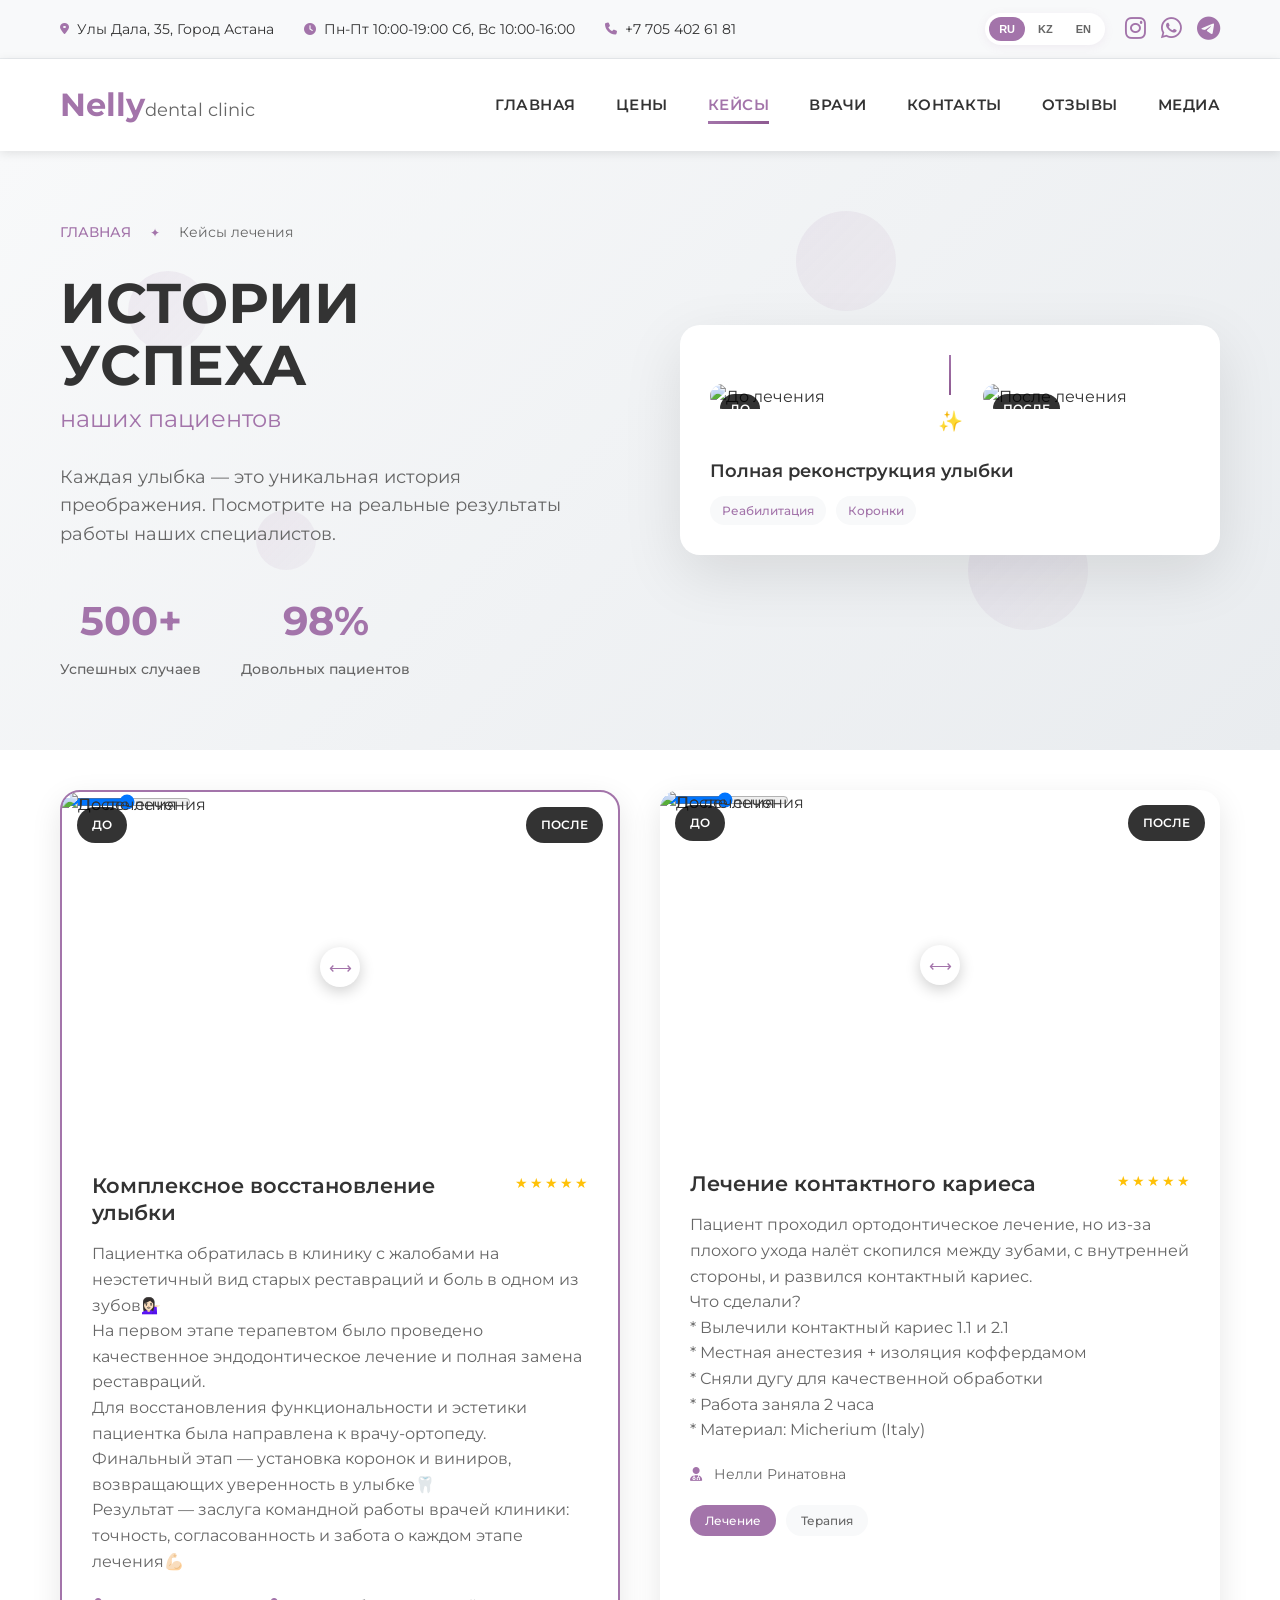
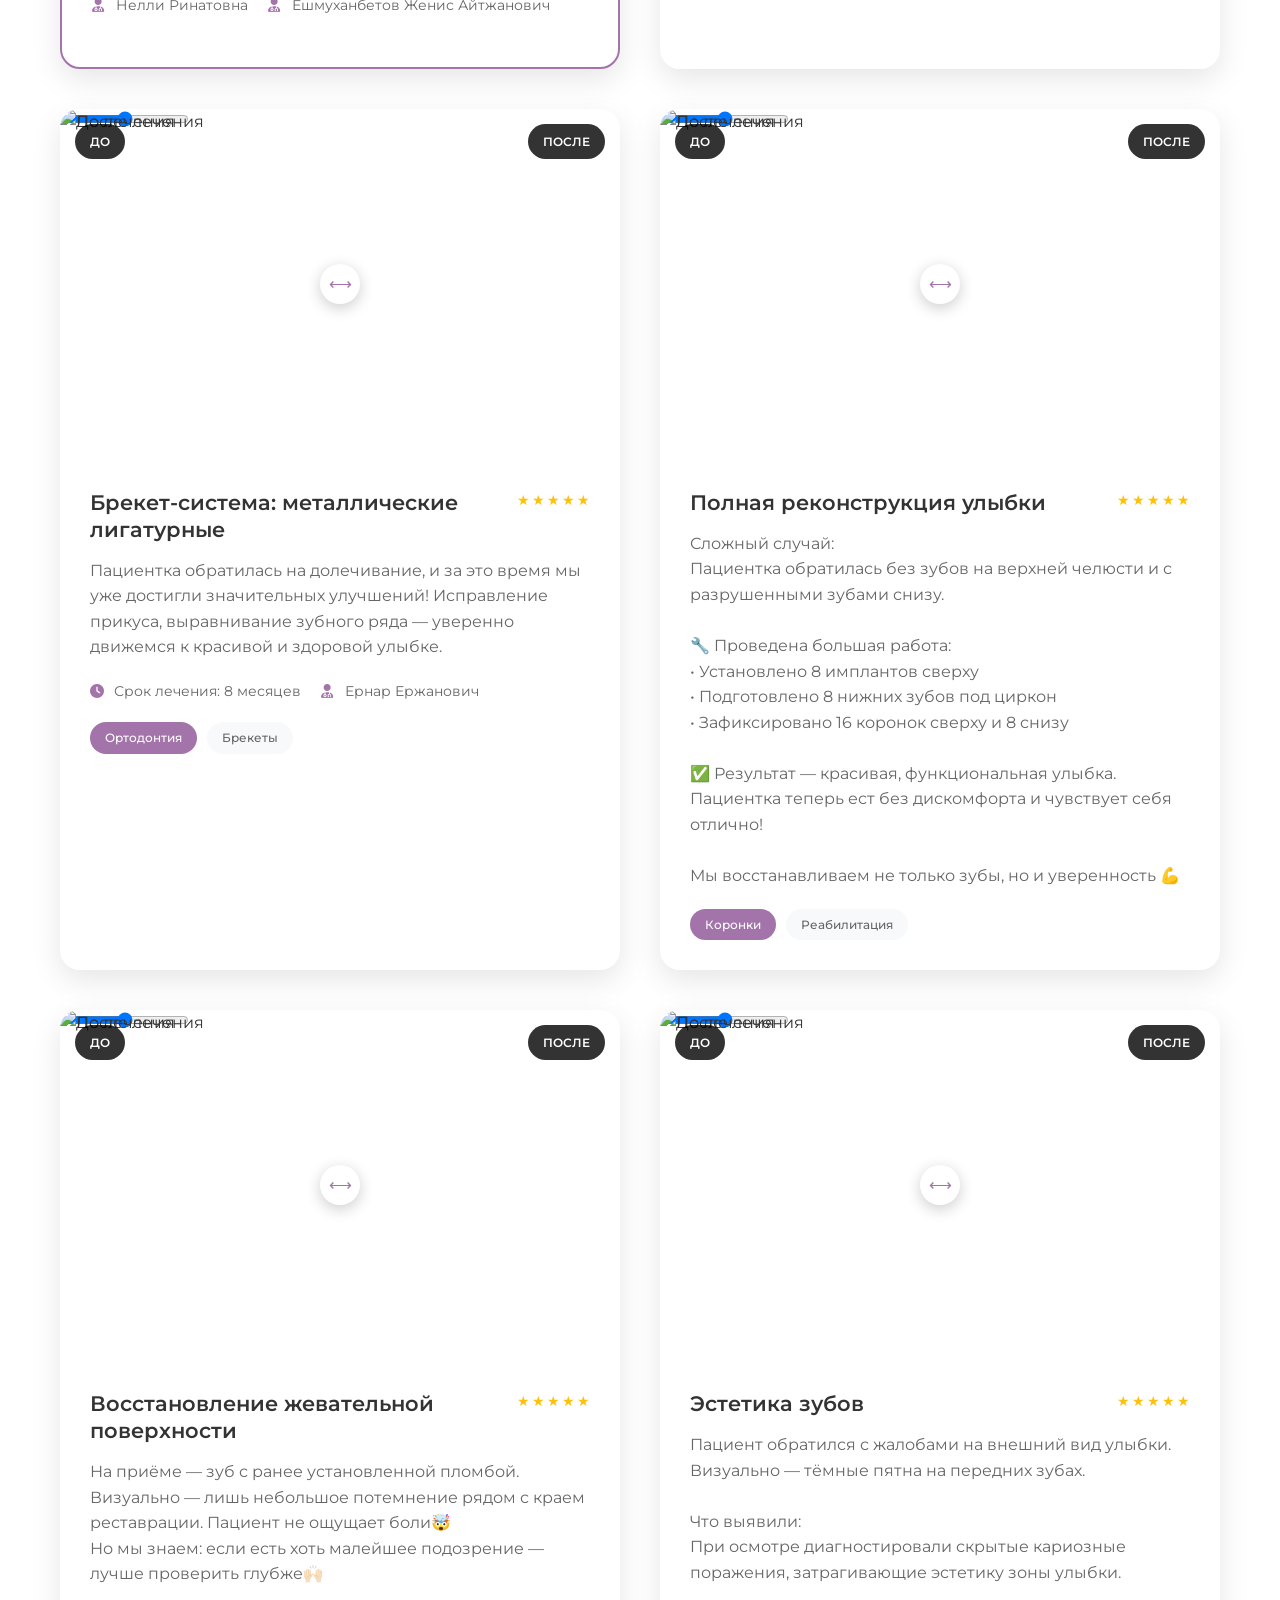
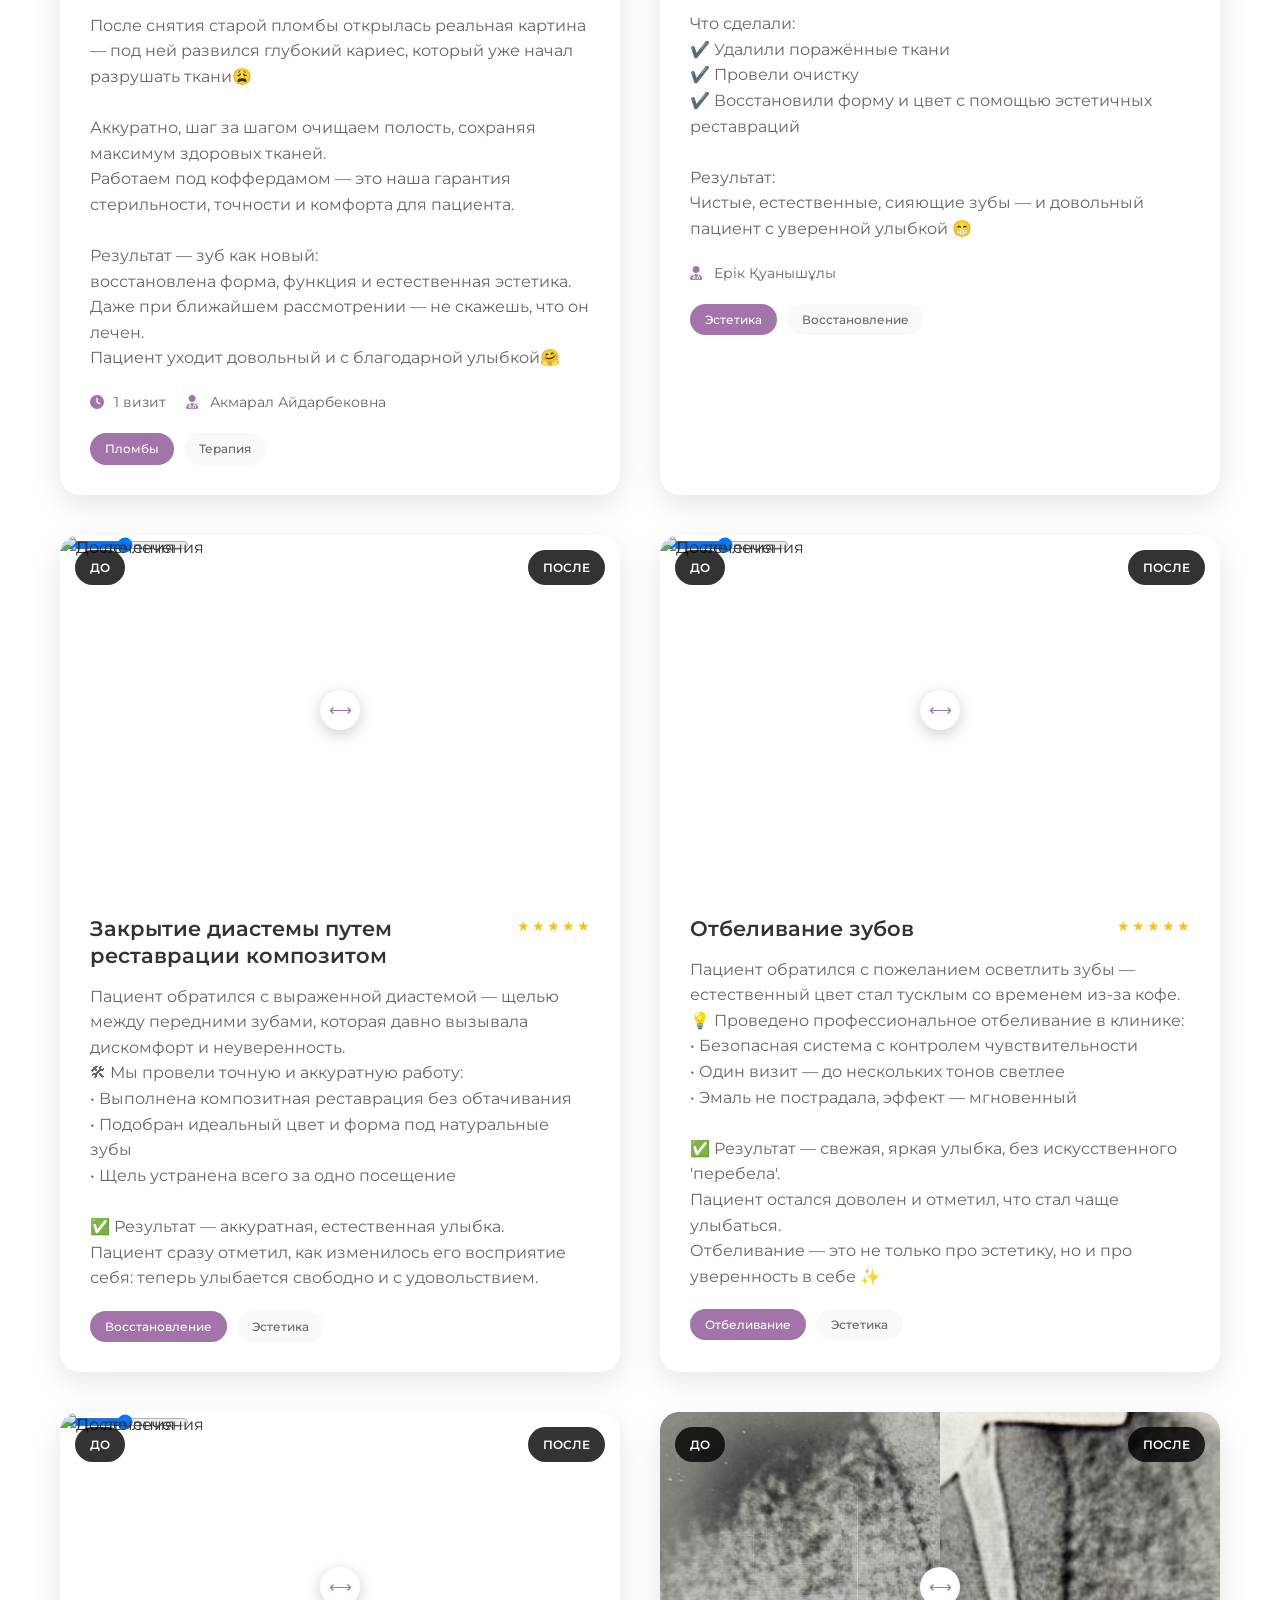
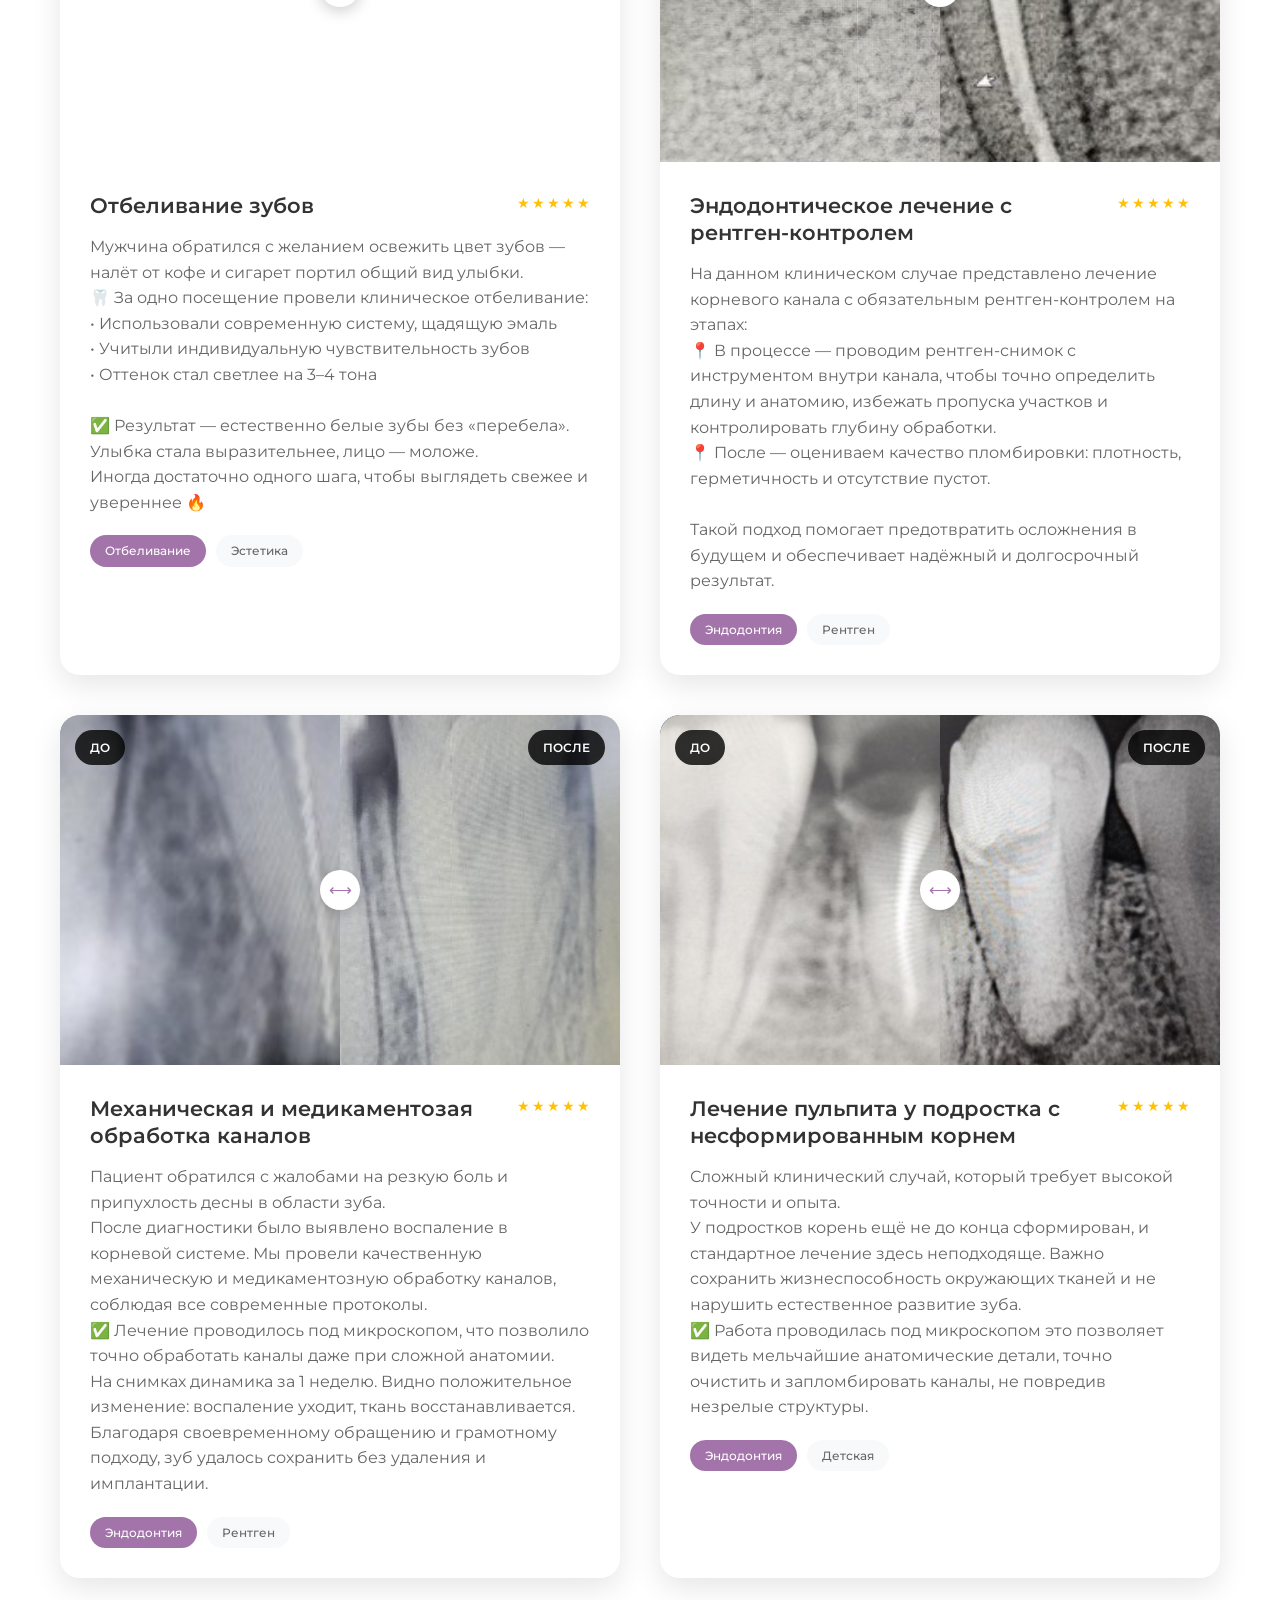
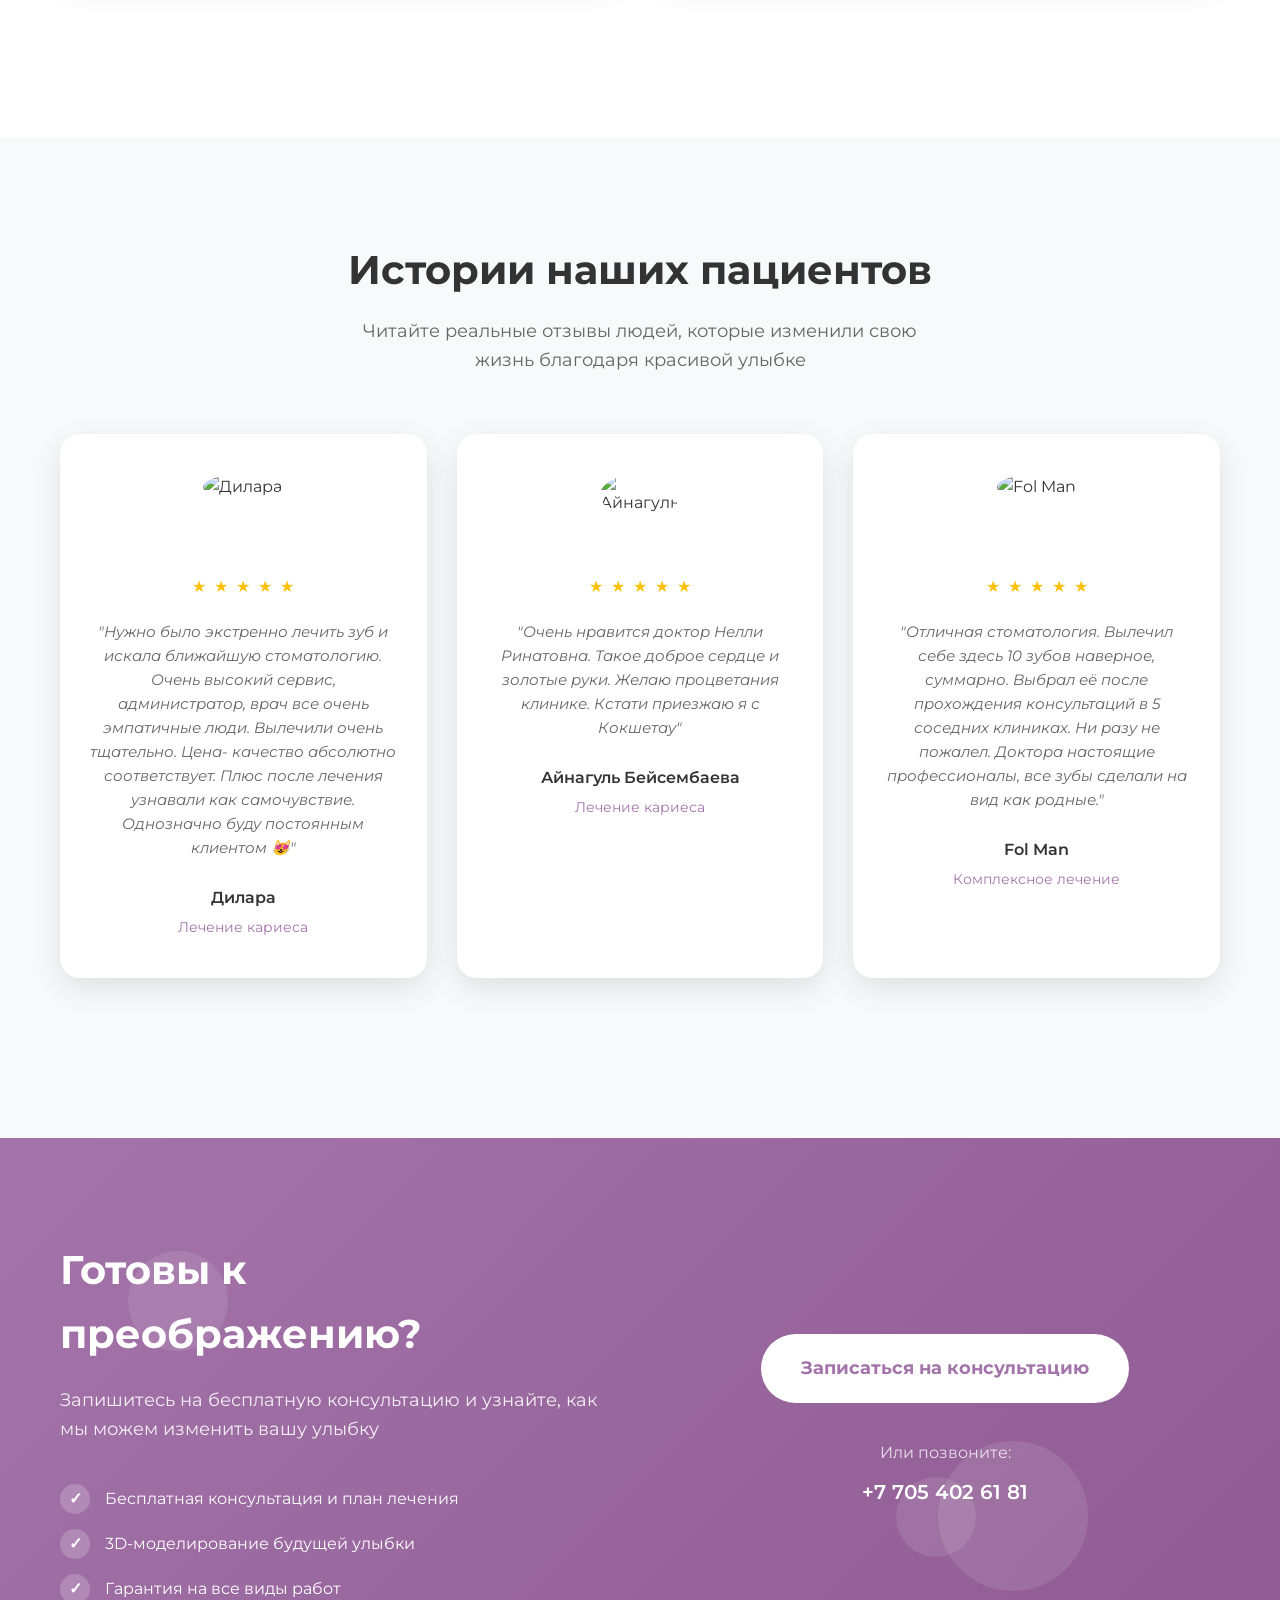
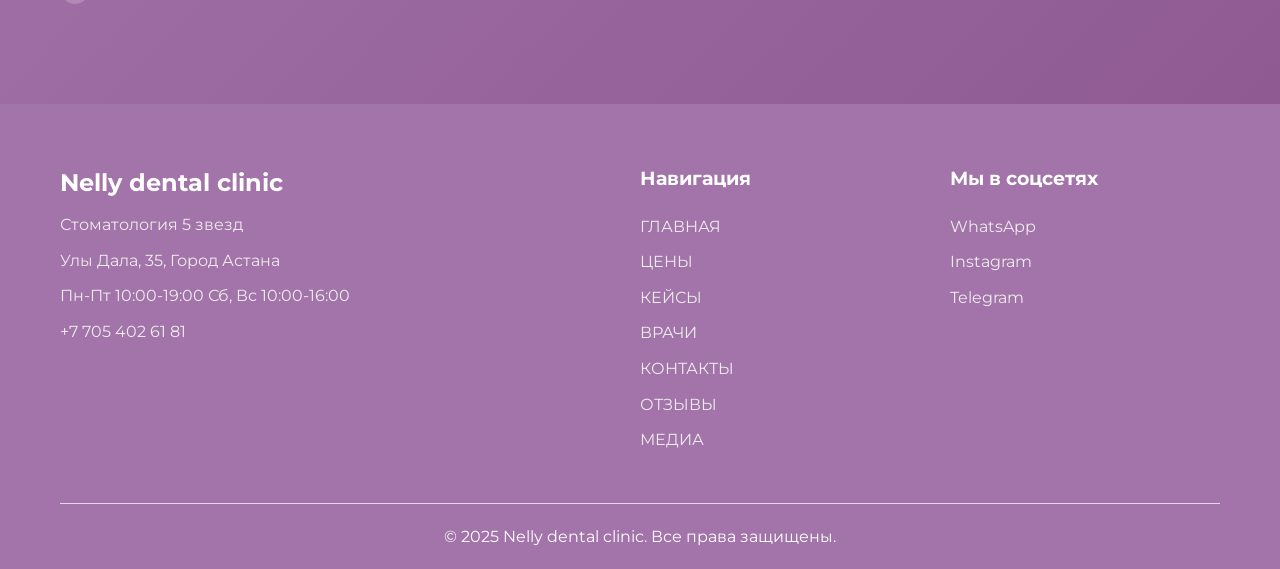
==== commit b6a4efe3: "asd" ====
--- a/cases/index.html
+++ b/cases/index.html
@@ -176,24 +176,14 @@
                                 </div>
                             </div>
                             <div class="showcase-info">
-                                <h3 data-translate="showcase_title">Полная реконструкция улыбки</h3>
+                                <h3 data-translate="case_4_title">Полная реконструкция улыбки</h3>
                                 <div class="showcase-tags">
                                     <span class="tag" data-translate="tag_rehabilitation">Реабилитация</span>
                                     <span class="tag" data-translate="tag_crowns">Коронки</span>
                                 </div>
                             </div>
                         </div>
-                        <div class="showcase-thumbnails">
-                            <div class="thumbnail active" data-case="1">
-                                <img src="../img/posle6.jfif" alt="Кейс 1">
-                            </div>
-                            <div class="thumbnail" data-case="2">
-                                <img src="../img/posle7.jfif" alt="Кейс 2">
-                            </div>
-                            <div class="thumbnail" data-case="3">
-                                <img src="../img/posle4.jfif" alt="Кейс 3">
-                            </div>
-                        </div>
+                        
                     </div>
                 </div>
             </div>
@@ -215,6 +205,7 @@
                                 <img src="../img/posle5.jpeg" alt="После лечения">
                                 <div class="image-overlay" data-translate="after_label">ПОСЛЕ</div>
                             </div>
+                            <input type="range" min="0" max="1" step="0.001" value="0.5" class="slider-line">
                             <div class="slider-handle">
                                 <div class="handle-button">⟷</div>
                             </div>
@@ -256,6 +247,7 @@
                                 <img src="../img/posle7.jpg" alt="После лечения">
                                 <div class="image-overlay" data-translate="after_label">ПОСЛЕ</div>
                             </div>
+                            <input type="range" min="0" max="1" step="0.001" value="0.5" class="slider-line">
                             <div class="slider-handle">
                                 <div class="handle-button">⟷</div>
                             </div>
@@ -297,6 +289,7 @@
                                 <img src="../img/posle4.jfif" alt="После лечения">
                                 <div class="image-overlay" data-translate="after_label">ПОСЛЕ</div>
                             </div>
+                            <input type="range" min="0" max="1" step="0.001" value="0.5" class="slider-line">
                             <div class="slider-handle">
                                 <div class="handle-button">⟷</div>
                             </div>
@@ -342,6 +335,7 @@
                                 <img src="../img/posle6.jfif" alt="После лечения">
                                 <div class="image-overlay" data-translate="after_label">ПОСЛЕ</div>
                             </div>
+                            <input type="range" min="0" max="1" step="0.001" value="0.5" class="slider-line">
                             <div class="slider-handle">
                                 <div class="handle-button">⟷</div>
                             </div>
@@ -377,6 +371,7 @@
                                 <img src="../img/posle8.jfif" alt="После лечения">
                                 <div class="image-overlay" data-translate="after_label">ПОСЛЕ</div>
                             </div>
+                            <input type="range" min="0" max="1" step="0.001" value="0.5" class="slider-line">
                             <div class="slider-handle">
                                 <div class="handle-button">⟷</div>
                             </div>
@@ -422,6 +417,7 @@
                                 <img src="../img/posle9.jpg" alt="После лечения">
                                 <div class="image-overlay" data-translate="after_label">ПОСЛЕ</div>
                             </div>
+                            <input type="range" min="0" max="1" step="0.001" value="0.5" class="slider-line">
                             <div class="slider-handle">
                                 <div class="handle-button">⟷</div>
                             </div>
@@ -463,6 +459,7 @@
                                 <img src="../img/posle10.jpeg" alt="После лечения">
                                 <div class="image-overlay" data-translate="after_label">ПОСЛЕ</div>
                             </div>
+                            <input type="range" min="0" max="1" step="0.001" value="0.5" class="slider-line">
                             <div class="slider-handle">
                                 <div class="handle-button">⟷</div>
                             </div>
@@ -498,6 +495,7 @@
                                 <img src="../img/posle12.jpeg" alt="После лечения">
                                 <div class="image-overlay" data-translate="after_label">ПОСЛЕ</div>
                             </div>
+                            <input type="range" min="0" max="1" step="0.001" value="0.5" class="slider-line">
                             <div class="slider-handle">
                                 <div class="handle-button">⟷</div>
                             </div>
@@ -533,6 +531,7 @@
                                 <img src="../img/posle13.jpeg" alt="После лечения">
                                 <div class="image-overlay" data-translate="after_label">ПОСЛЕ</div>
                             </div>
+                            <input type="range" min="0" max="1" step="0.001" value="0.5" class="slider-line">
                             <div class="slider-handle">
                                 <div class="handle-button">⟷</div>
                             </div>
@@ -568,6 +567,7 @@
                                 <img src="../img/posle21.jpeg" alt="После лечения">
                                 <div class="image-overlay" data-translate="after_label">ПОСЛЕ</div>
                             </div>
+                            <input type="range" min="0" max="1" step="0.001" value="0.5" class="slider-line">
                             <div class="slider-handle">
                                 <div class="handle-button">⟷</div>
                             </div>
@@ -603,6 +603,7 @@
                                 <img src="../img/posle20.jpeg" alt="После лечения">
                                 <div class="image-overlay" data-translate="after_label">ПОСЛЕ</div>
                             </div>
+                            <input type="range" min="0" max="1" step="0.001" value="0.5" class="slider-line">
                             <div class="slider-handle">
                                 <div class="handle-button">⟷</div>
                             </div>
@@ -638,6 +639,7 @@
                                 <img src="../img/posle22.jpeg" alt="После лечения">
                                 <div class="image-overlay" data-translate="after_label">ПОСЛЕ</div>
                             </div>
+                            <input type="range" min="0" max="1" step="0.001" value="0.5" class="slider-line">
                             <div class="slider-handle">
                                 <div class="handle-button">⟷</div>
                             </div>
@@ -823,5 +825,6 @@
     </footer>
     <!-- ─────── JS ─────── -->
     <script src="../js/script.js"></script>
+
 </body>
 </html>
--- a/css/styles.css
+++ b/css/styles.css
@@ -11,7 +11,6 @@
   color: #333;
   overflow-x: hidden;
 }
-
 
 .container {
   max-width: 1200px;
@@ -85,7 +84,6 @@
   justify-content: space-between;
   align-items: center;
 }
-
 
 .logo span {
   color: #666;
@@ -259,7 +257,6 @@
   display: flex;
   gap: 15px;
   justify-content: center;
-  
 }
 
 .mobile-social-link {
@@ -327,7 +324,6 @@
   object-fit: cover;
   display: block;
   object-position: 50% 80%;
-
 }
 
 .hero-new-overlay {
@@ -408,8 +404,6 @@
   color: #a374aa;
 }
 
-
-
 /* ===== TAGLINE SECTION ===== */
 .tagline-section {
   padding: 80px 0;
@@ -427,10 +421,10 @@
 }
 
 .logo-img {
-      object-fit: cover;
-    height: 150px;
-    border-radius: 147px;
-    margin-bottom: 35px;
+  object-fit: cover;
+  height: 150px;
+  border-radius: 147px;
+  margin-bottom: 35px;
 }
 
 /* ===== SERVICES SECTION ===== */
@@ -525,7 +519,7 @@
   border: #956299 solid 4px;
 }
 
- .price-icon-karies {
+.price-icon-karies {
   margin-bottom: 20px;
   width: 70px;
   height: 70px;
@@ -540,35 +534,34 @@
   box-shadow: 0 8px 25px rgba(163, 116, 170, 0.3);
   transition: all 0.3s ease;
   position: relative; /* Добавляем для позиционирования псевдоэлемента */
-
 }
 
 .karies-s::after,
 .karies-m::after,
 .karies-l::after {
-  content: '';
-    position: absolute;
-    top: 25px;
-    right: 38px;
-    width: 5px;
-    height: 5px;
-    background: #956299; /* Фиолетовый цвет */
-    border-radius: 50%;
-    box-shadow: 0 2px 8px rgba(107, 70, 193, 0.4);
+  content: "";
+  position: absolute;
+  top: 25px;
+  right: 38px;
+  width: 5px;
+  height: 5px;
+  background: #956299; /* Фиолетовый цвет */
+  border-radius: 50%;
+  box-shadow: 0 2px 8px rgba(107, 70, 193, 0.4);
 }
 
 .karies-m::after {
-       top: 24px;
-    right: 37px;
-    width: 8px;
-    height: 8px;
+  top: 24px;
+  right: 37px;
+  width: 8px;
+  height: 8px;
 }
 
 .karies-l::after {
   top: 23px;
-    right: 36px;
-    width: 10px;
-    height: 10px;
+  right: 36px;
+  width: 10px;
+  height: 10px;
 }
 
 .service-icon {
@@ -814,7 +807,6 @@
 .footer-social h3 {
   margin-bottom: 20px;
   color: #ffffff;
-  
 }
 
 .footer-nav ul {
@@ -834,7 +826,6 @@
 .footer-nav ul li a:hover {
   color: #a374aa;
 }
-
 
 .social-kont {
   color: #a374aa;
@@ -861,10 +852,9 @@
 
 /* ===== RESPONSIVE DESIGN ===== */
 @media (max-width: 1024px) {
-
-      .hero-new-content {
-        top: 40%;
-      }
+  .hero-new-content {
+    top: 40%;
+  }
 
   .hero-new-image {
     transform: scale(1.2) translateX(10px) translateY(-20px);
@@ -884,29 +874,27 @@
     display: flex !important;
     flex-direction: column;
   }
-  
+
   .cta-content-prices {
     grid-template-columns: 1fr;
     gap: 50px;
     text-align: center;
   }
-  
+
   .services-grid {
     grid-template-columns: repeat(auto-fit, minmax(350px, 1fr));
   }
 }
 @media (max-width: 768px) {
-
   .cta-content-media {
     display: flex !important;
     flex-direction: column;
-    }
-
-    .hero-new-title {
+  }
+
+  .hero-new-title {
     font-size: 2rem;
   }
 
-  
   .social-links {
     align-items: center;
   }
@@ -915,7 +903,7 @@
     height: fit-content;
   }
 
-  .hero-new-content{
+  .hero-new-content {
     margin: 50px 0;
   }
 
@@ -933,7 +921,7 @@
     justify-content: center;
     align-content: center;
   }
-  
+
   .top-bar {
     display: none;
   }
@@ -1278,7 +1266,6 @@
   gap: 10px;
   align-items: flex-start;
 }
-
 
 .social-links .social-link {
   display: flex;
@@ -1318,8 +1305,6 @@
   border-radius: 15px;
 }
 
-
-
 /* ===== CASES PAGE STYLES ===== */
 
 /* Beautiful Hero Section */
@@ -1388,8 +1373,13 @@
 }
 
 @keyframes float {
-  0%, 100% { transform: translateY(0px) rotate(0deg); }
-  50% { transform: translateY(-20px) rotate(180deg); }
+  0%,
+  100% {
+    transform: translateY(0px) rotate(0deg);
+  }
+  50% {
+    transform: translateY(-20px) rotate(180deg);
+  }
 }
 
 .hero-content-beautiful {
@@ -1612,7 +1602,6 @@
   object-fit: cover;
 }
 
-
 /* Cases Gallery */
 .cases-gallery-beautiful {
   padding: 40px 0 100px;
@@ -1637,12 +1626,24 @@
   animation: fadeInUp 0.6s ease forwards;
 }
 
-.case-card-beautiful:nth-child(1) { animation-delay: 0.1s; }
-.case-card-beautiful:nth-child(2) { animation-delay: 0.2s; }
-.case-card-beautiful:nth-child(3) { animation-delay: 0.3s; }
-.case-card-beautiful:nth-child(4) { animation-delay: 0.4s; }
-.case-card-beautiful:nth-child(5) { animation-delay: 0.5s; }
-.case-card-beautiful:nth-child(6) { animation-delay: 0.6s; }
+.case-card-beautiful:nth-child(1) {
+  animation-delay: 0.1s;
+}
+.case-card-beautiful:nth-child(2) {
+  animation-delay: 0.2s;
+}
+.case-card-beautiful:nth-child(3) {
+  animation-delay: 0.3s;
+}
+.case-card-beautiful:nth-child(4) {
+  animation-delay: 0.4s;
+}
+.case-card-beautiful:nth-child(5) {
+  animation-delay: 0.5s;
+}
+.case-card-beautiful:nth-child(6) {
+  animation-delay: 0.6s;
+}
 
 .case-card-beautiful:hover {
   transform: translateY(-10px);
@@ -1747,11 +1748,6 @@
   transform: scale(1.1);
   box-shadow: 0 6px 20px rgba(0, 0, 0, 0.3);
 }
-
-
-
-
-
 
 .case-content-beautiful {
   padding: 30px;
@@ -1847,7 +1843,7 @@
   font-weight: 600;
   cursor: pointer;
   transition: all 0.3s ease;
-  font-family: 'Montserrat', sans-serif;
+  font-family: "Montserrat", sans-serif;
 }
 
 .load-more-btn:hover {
@@ -1892,7 +1888,7 @@
 
 .story-card-beautiful {
   flex: 1 1 300px;
-  max-width: 400px; 
+  max-width: 400px;
   background: white;
   padding: 40px 30px;
   border-radius: 20px;
@@ -1920,8 +1916,12 @@
 }
 
 @keyframes rotate {
-  0% { transform: rotate(0deg); }
-  100% { transform: rotate(360deg); }
+  0% {
+    transform: rotate(0deg);
+  }
+  100% {
+    transform: rotate(360deg);
+  }
 }
 
 .story-content {
@@ -2114,7 +2114,6 @@
   font-weight: 600;
 }
 
-
 /* Animation keyframes */
 @keyframes slideInLeft {
   0% {
@@ -2178,8 +2177,12 @@
 }
 
 @keyframes spin {
-  0% { transform: rotate(0deg); }
-  100% { transform: rotate(360deg); }
+  0% {
+    transform: rotate(0deg);
+  }
+  100% {
+    transform: rotate(360deg);
+  }
 }
 
 /* ===== MEDIA PAGE STYLES ===== */
@@ -2250,12 +2253,13 @@
 }
 
 @keyframes floatMedia {
-  0%, 100% { 
-    transform: translateY(0px) rotate(0deg); 
+  0%,
+  100% {
+    transform: translateY(0px) rotate(0deg);
     opacity: 0.6;
   }
-  50% { 
-    transform: translateY(-30px) rotate(180deg); 
+  50% {
+    transform: translateY(-30px) rotate(180deg);
     opacity: 1;
   }
 }
@@ -2318,7 +2322,6 @@
     text-shadow: 0 0 12px rgba(255, 255, 255, 0.4), 0 0 16px rgba(255, 255, 255, 0.2);
   }
 }
-
 
 .hero-subtitle-media {
   font-size: 18px;
@@ -2329,7 +2332,6 @@
   margin-left: auto;
   margin-right: auto;
 }
-
 
 .hero-cta-media {
   margin-top: 40px;
@@ -2416,7 +2418,7 @@
   font-weight: 500;
   cursor: pointer;
   transition: all 0.3s ease;
-  font-family: 'Montserrat', sans-serif;
+  font-family: "Montserrat", sans-serif;
 }
 
 .media-filter-btn:hover,
@@ -2434,11 +2436,11 @@
 
 /* Video Gallery */
 .video-gallery-beautiful {
-      padding: 40px 0 100px;
-    background: #f8f9fa;
-    display: flex;
-    width: 80%;
-    justify-self: center;
+  padding: 40px 0 100px;
+  background: #f8f9fa;
+  display: flex;
+  width: 80%;
+  justify-self: center;
 }
 
 .gallery-grid-beautiful {
@@ -2460,12 +2462,24 @@
   cursor: pointer;
 }
 
-.video-card-beautiful:nth-child(1) { animation-delay: 0.1s; }
-.video-card-beautiful:nth-child(2) { animation-delay: 0.2s; }
-.video-card-beautiful:nth-child(3) { animation-delay: 0.3s; }
-.video-card-beautiful:nth-child(4) { animation-delay: 0.4s; }
-.video-card-beautiful:nth-child(5) { animation-delay: 0.5s; }
-.video-card-beautiful:nth-child(6) { animation-delay: 0.6s; }
+.video-card-beautiful:nth-child(1) {
+  animation-delay: 0.1s;
+}
+.video-card-beautiful:nth-child(2) {
+  animation-delay: 0.2s;
+}
+.video-card-beautiful:nth-child(3) {
+  animation-delay: 0.3s;
+}
+.video-card-beautiful:nth-child(4) {
+  animation-delay: 0.4s;
+}
+.video-card-beautiful:nth-child(5) {
+  animation-delay: 0.5s;
+}
+.video-card-beautiful:nth-child(6) {
+  animation-delay: 0.6s;
+}
 
 .video-card-beautiful:hover {
   transform: translateY(-10px);
@@ -2664,7 +2678,7 @@
   font-weight: 600;
   cursor: pointer;
   transition: all 0.3s ease;
-  font-family: 'Montserrat', sans-serif;
+  font-family: "Montserrat", sans-serif;
 }
 
 .load-more-btn-media:hover {
@@ -2866,7 +2880,7 @@
   color: #666;
   cursor: pointer;
   transition: all 0.3s ease;
-  font-family: 'Montserrat', sans-serif;
+  font-family: "Montserrat", sans-serif;
 }
 
 .control-btn-beautiful:hover {
@@ -2940,8 +2954,6 @@
   left: 70%;
   animation-delay: 8s;
 }
-
-
 
 .cta-text-media {
   color: white;
@@ -3070,8 +3082,12 @@
 }
 
 @keyframes spin {
-  0% { transform: rotate(0deg); }
-  100% { transform: rotate(360deg); }
+  0% {
+    transform: rotate(0deg);
+  }
+  100% {
+    transform: rotate(360deg);
+  }
 }
 
 /* Animation keyframes */
@@ -3415,7 +3431,7 @@
 }
 
 .main-nav a::after {
-  content: '';
+  content: "";
   position: absolute;
   bottom: 0;
   left: 0;
@@ -3745,7 +3761,6 @@
   gap: 5px;
 }
 
-
 .expand-icon {
   width: 40px;
   height: 40px;
@@ -3896,7 +3911,7 @@
 .prices-hero-beautiful {
   position: relative;
   min-height: fit-content;
-  padding: 70px 0;  
+  padding: 70px 0;
   display: flex;
   align-items: center;
   overflow: hidden;
@@ -3913,7 +3928,7 @@
 }
 
 .hero-background-prices::before {
-  content: '';
+  content: "";
   position: absolute;
   top: 0;
   left: 0;
@@ -3970,7 +3985,8 @@
 }
 
 @keyframes floatPrices {
-  0%, 100% {
+  0%,
+  100% {
     transform: translateY(0px) rotate(0deg) scale(1);
     opacity: 0.6;
   }
@@ -4269,7 +4285,7 @@
 }
 
 .price-card-hero::before {
-  content: '';
+  content: "";
   position: absolute;
   top: 0;
   left: -100%;
@@ -4461,7 +4477,7 @@
 }
 
 .service-tab::before {
-  content: '';
+  content: "";
   position: absolute;
   top: 0;
   left: -100%;
@@ -4550,7 +4566,7 @@
 }
 
 .service-card::before {
-  content: '';
+  content: "";
   position: absolute;
   top: 0;
   left: 0;
@@ -4600,7 +4616,6 @@
   padding: 35px 35px 25px;
 }
 
-
 .service-card:hover .service-icon {
   transform: scale(1.1) rotate(5deg);
 }
@@ -4617,8 +4632,6 @@
   line-height: 1.3;
 }
 
-
-
 .service-price .price-value {
   font-size: 2rem;
   font-weight: 800;
@@ -4632,18 +4645,17 @@
   text-shadow: 0 2px 5px rgba(163, 116, 170, 0.2);
 }
 
-.price-currency-smaller{
-    font-size: 1.4rem;
+.price-currency-smaller {
+  font-size: 1.4rem;
   font-weight: 800;
   color: #a374aa;
-  }
+}
 
 .price-currency {
-   font-size: 2rem;
+  font-size: 2rem;
   font-weight: 800;
   color: #a374aa;
 }
-
 
 .service-time {
   display: flex;
@@ -4757,7 +4769,7 @@
 }
 
 .book-service-btn::before {
-  content: '';
+  content: "";
   position: absolute;
   top: 0;
   left: -100%;
@@ -4814,7 +4826,7 @@
 }
 
 .prices-cta-section::before {
-  content: '';
+  content: "";
   position: absolute;
   top: 0;
   left: 0;
@@ -4917,22 +4929,21 @@
   font-size: 22px;
 }
 
-
 /* ===== RESPONSIVE DESIGN ===== */
 @media (max-width: 1024px) {
   .contact-block {
-  flex-direction: column;
-  gap: 30px;
-  align-items: center;
-}
+    flex-direction: column;
+    gap: 30px;
+    align-items: center;
+  }
 
   .price-smaller {
-      font-size: 1.3rem;
-  }
-  .price-currency-smaller{
+    font-size: 1.3rem;
+  }
+  .price-currency-smaller {
     font-size: 1rem;
-  font-weight: 800;
-  color: #a374aa;
+    font-weight: 800;
+    color: #a374aa;
   }
   .map-container {
     height: 300px;
@@ -4962,22 +4973,19 @@
   .case-card-beautiful {
     max-width: 90%;
   }
-  
+
   .cta-content-prices {
     grid-template-columns: 1fr;
     gap: 50px;
     text-align: center;
   }
-  
+
   .services-grid {
     grid-template-columns: repeat(auto-fit, minmax(350px, 1fr));
   }
- 
-
 }
 
 @media (max-width: 768px) {
-
   .gallery-grid-beautiful {
     display: block;
   }
@@ -5060,7 +5068,7 @@
     gap: 20px;
   }
 
-  .price-icon{
+  .price-icon {
     display: none;
   }
 
@@ -5073,8 +5081,6 @@
   .cta-text-prices h2 {
     font-size: 2.2rem;
   }
-
-
 }
 
 @media (max-width: 480px) {
@@ -5116,7 +5122,8 @@
 
 /* ===== ДОПОЛНИТЕЛЬНЫЕ АНИМАЦИИ ===== */
 @keyframes pulse {
-  0%, 100% {
+  0%,
+  100% {
     transform: scale(1);
   }
   50% {
@@ -5139,13 +5146,24 @@
   animation: fadeInUp 0.8s ease-out forwards;
 }
 
-.service-card:nth-child(1) { animation-delay: 0.1s; }
-.service-card:nth-child(2) { animation-delay: 0.2s; }
-.service-card:nth-child(3) { animation-delay: 0.3s; }
-.service-card:nth-child(4) { animation-delay: 0.4s; }
-.service-card:nth-child(5) { animation-delay: 0.5s; }
-.service-card:nth-child(6) { animation-delay: 0.6s; }
-
+.service-card:nth-child(1) {
+  animation-delay: 0.1s;
+}
+.service-card:nth-child(2) {
+  animation-delay: 0.2s;
+}
+.service-card:nth-child(3) {
+  animation-delay: 0.3s;
+}
+.service-card:nth-child(4) {
+  animation-delay: 0.4s;
+}
+.service-card:nth-child(5) {
+  animation-delay: 0.5s;
+}
+.service-card:nth-child(6) {
+  animation-delay: 0.6s;
+}
 
 /* ===== LANGUAGE SWITCHER ===== */
 .top-bar-right {
@@ -5264,4 +5282,4 @@
     font-size: 8px;
     min-width: 22px;
   }
-}+}
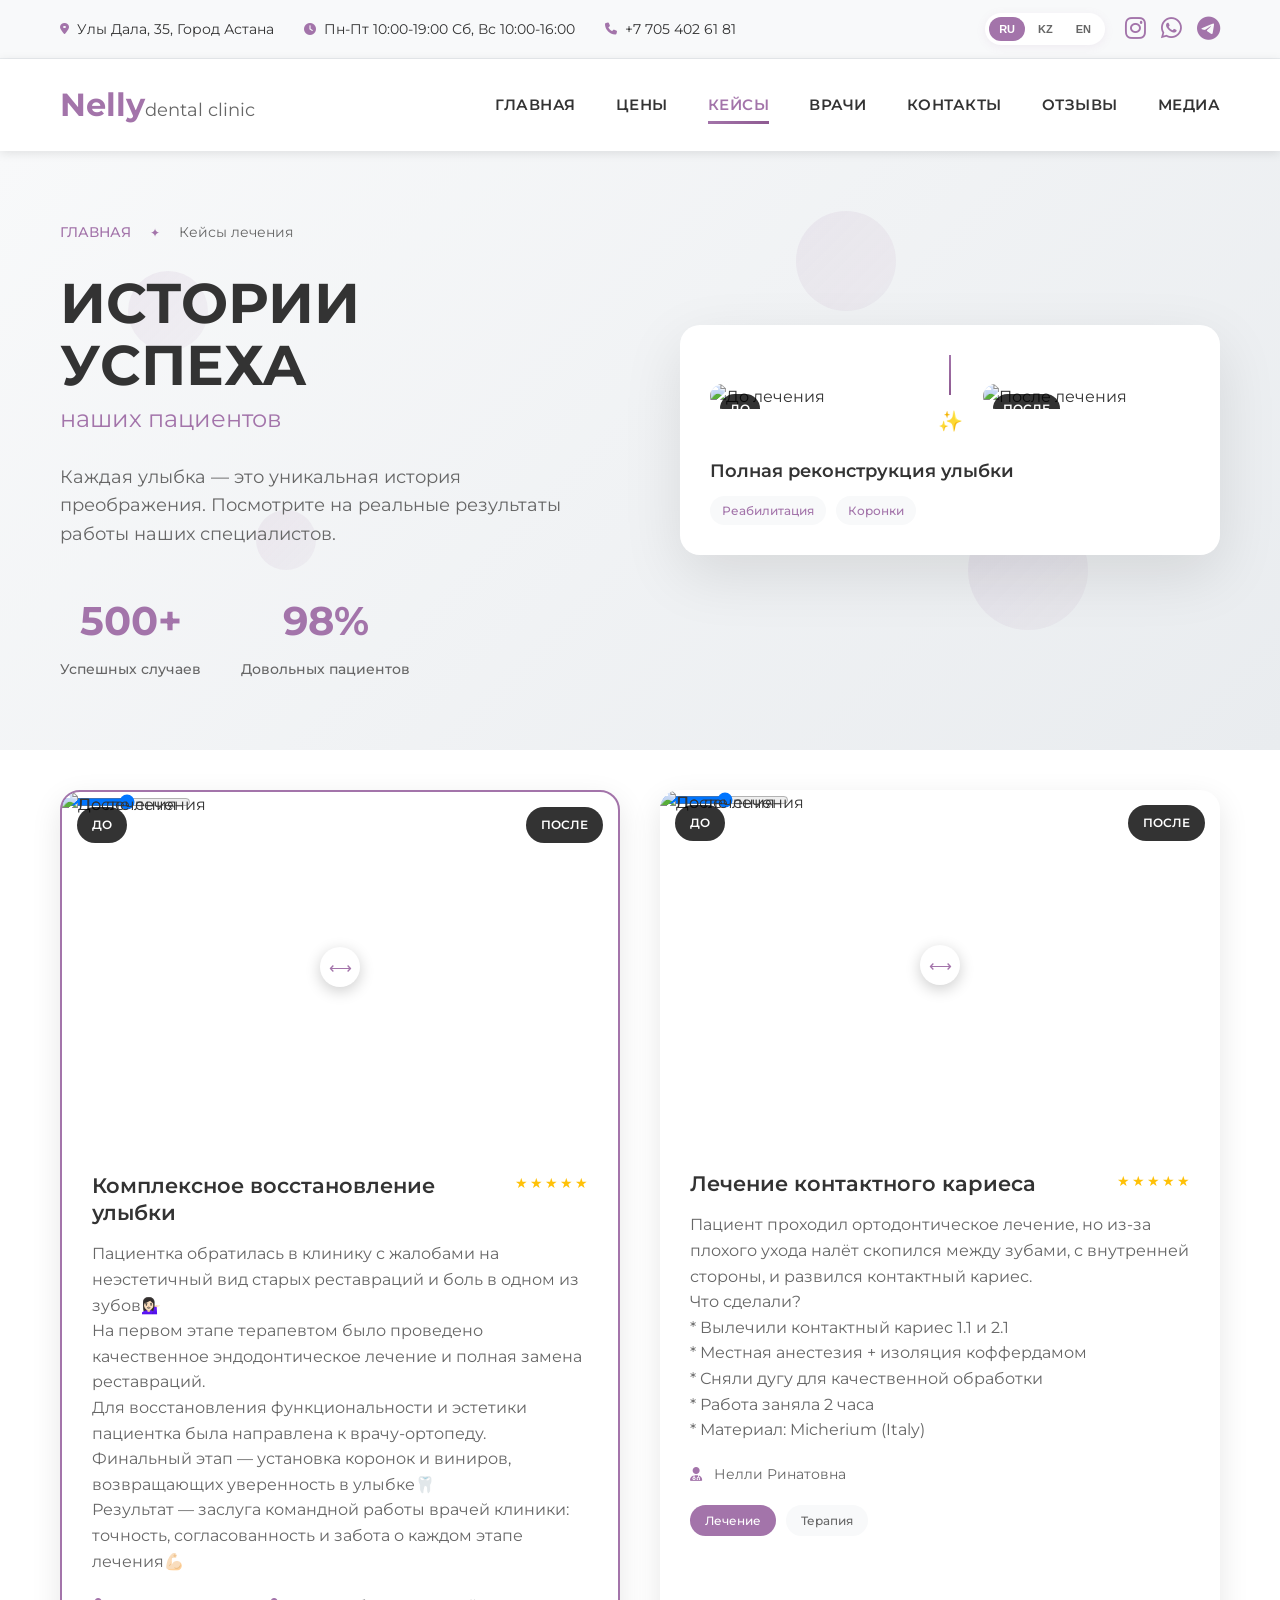
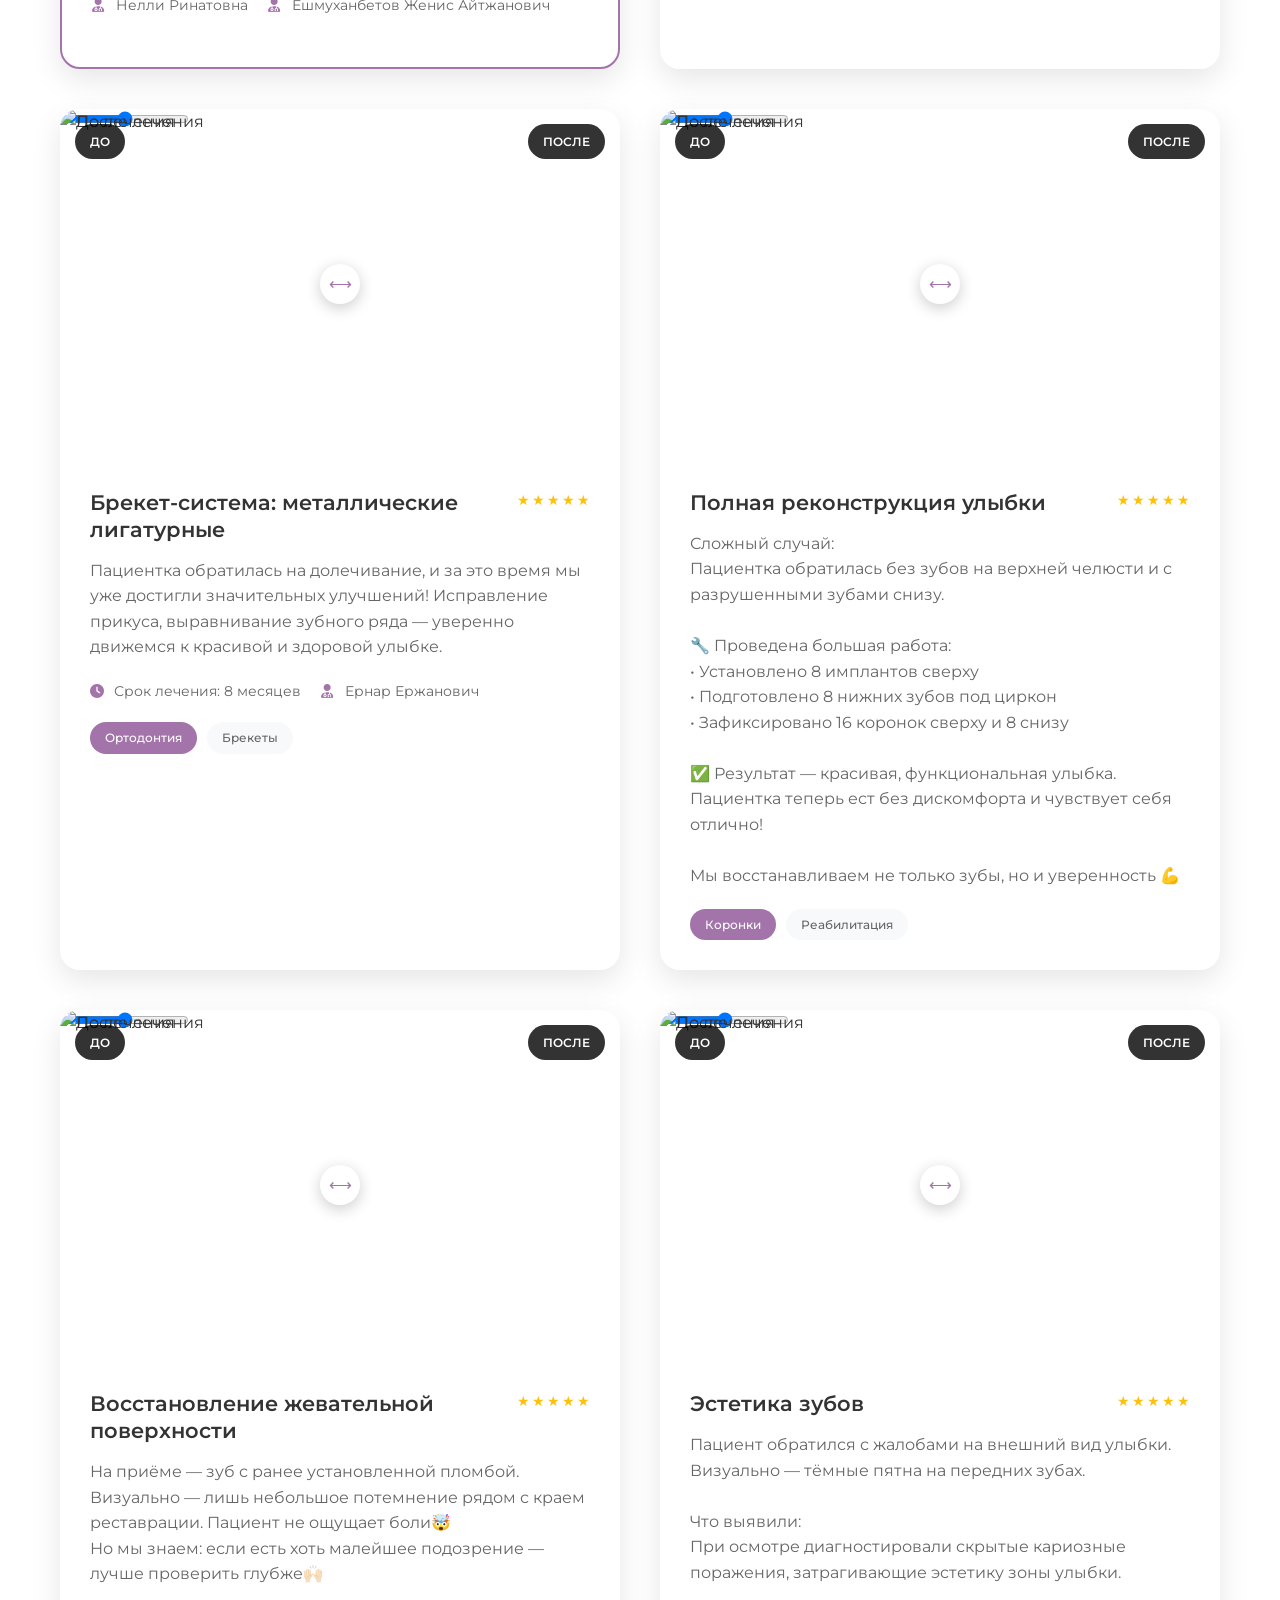
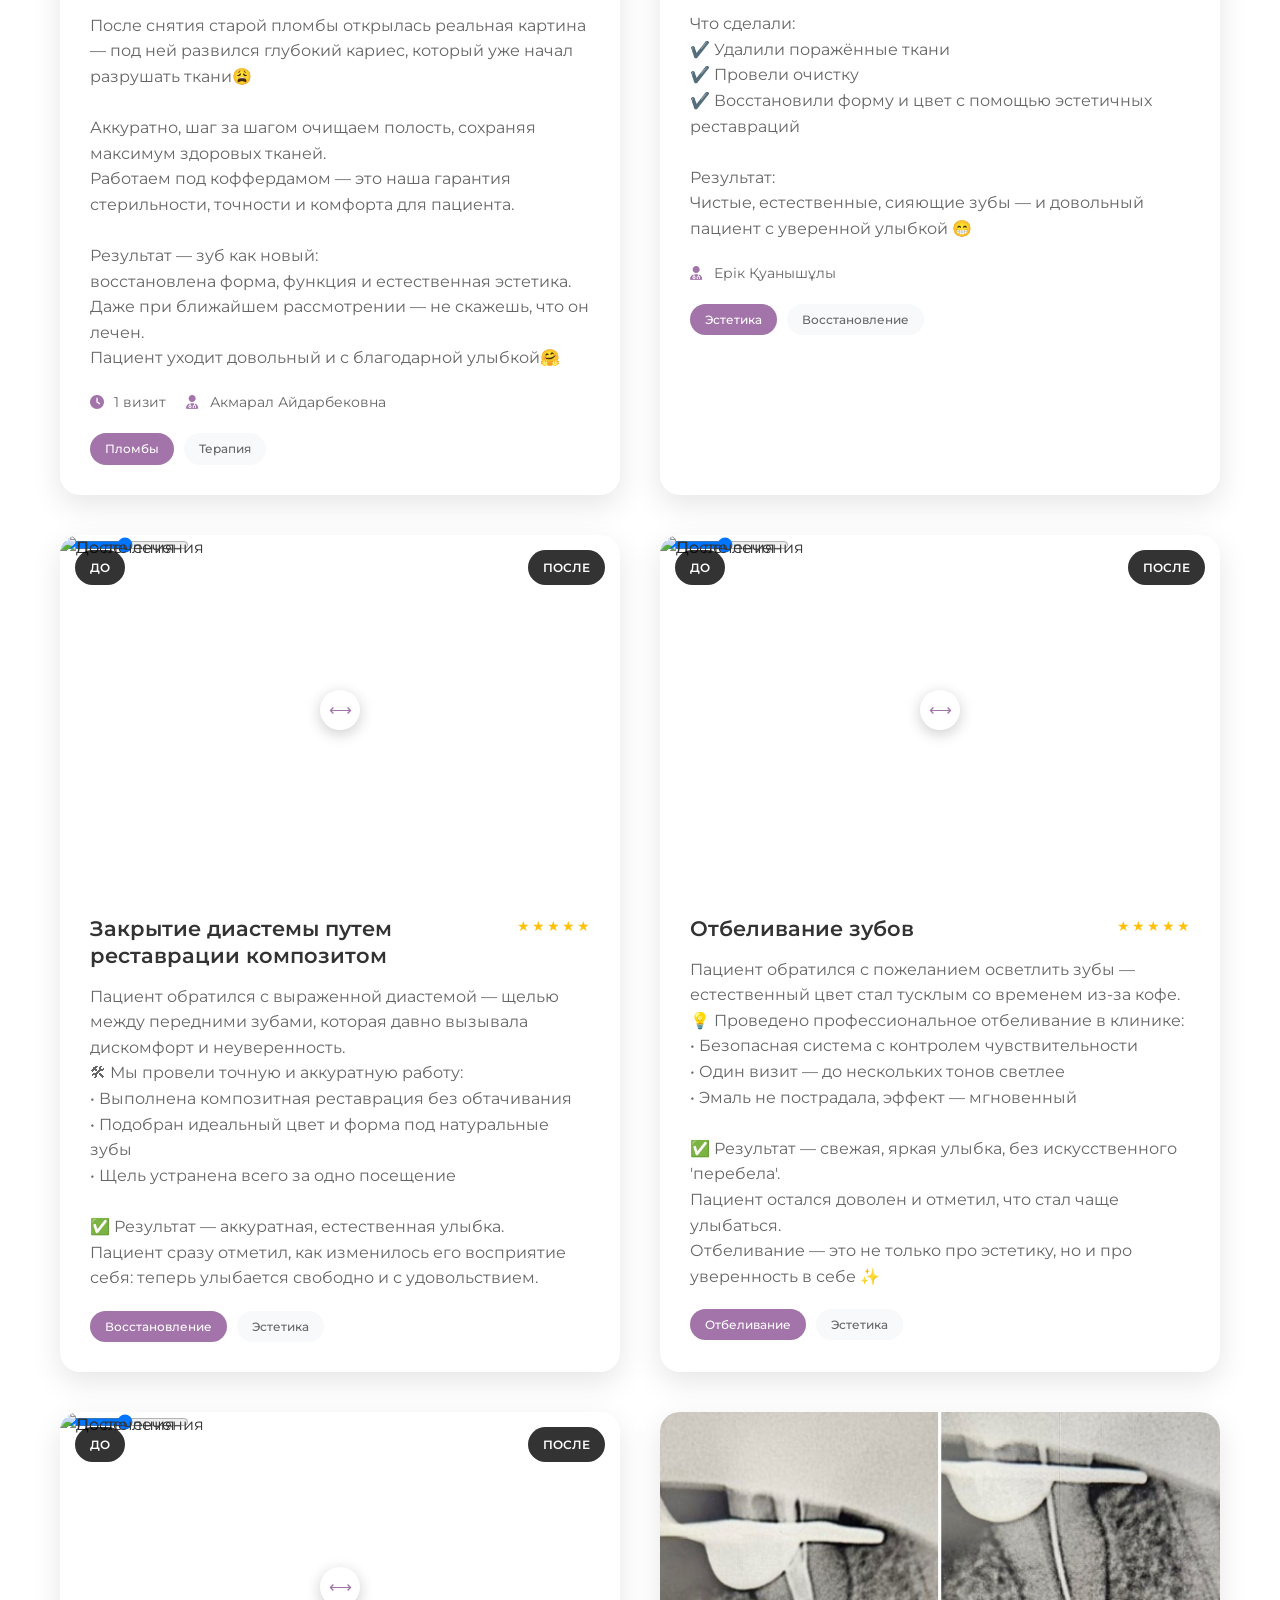
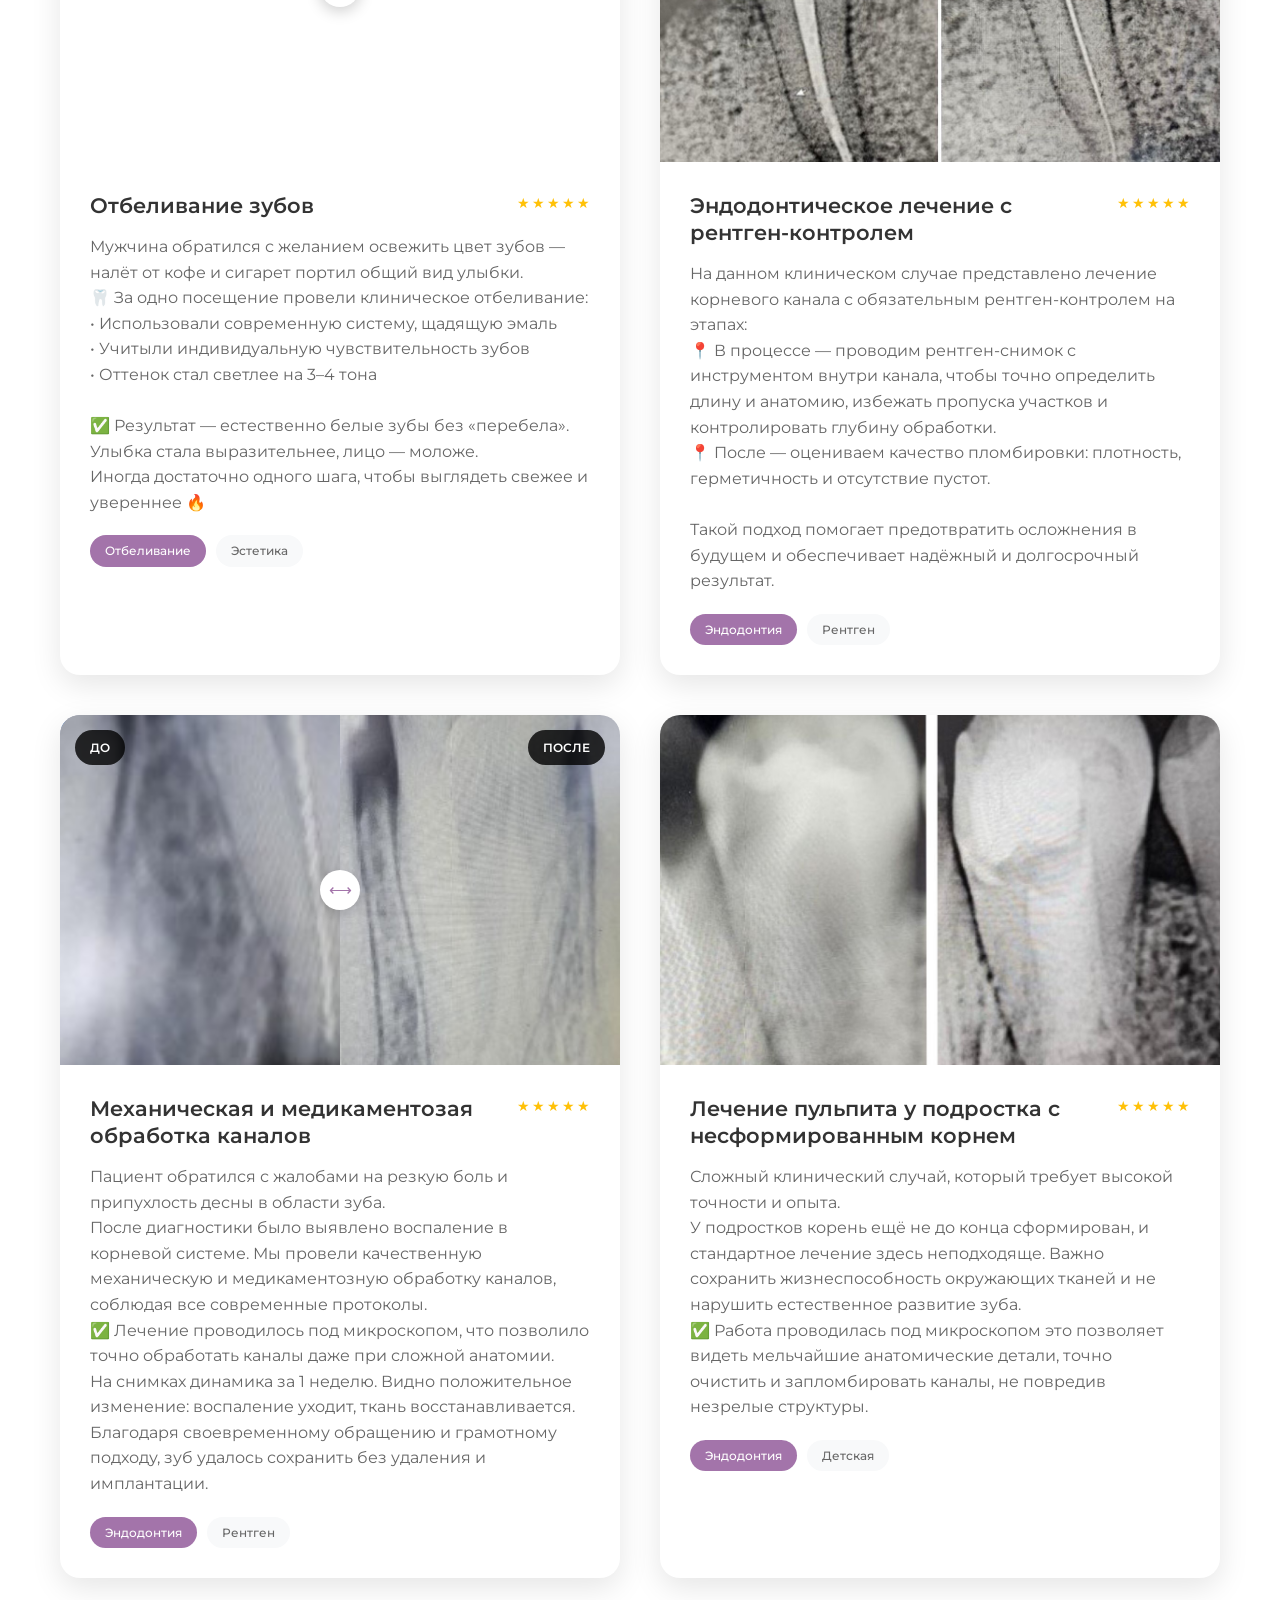
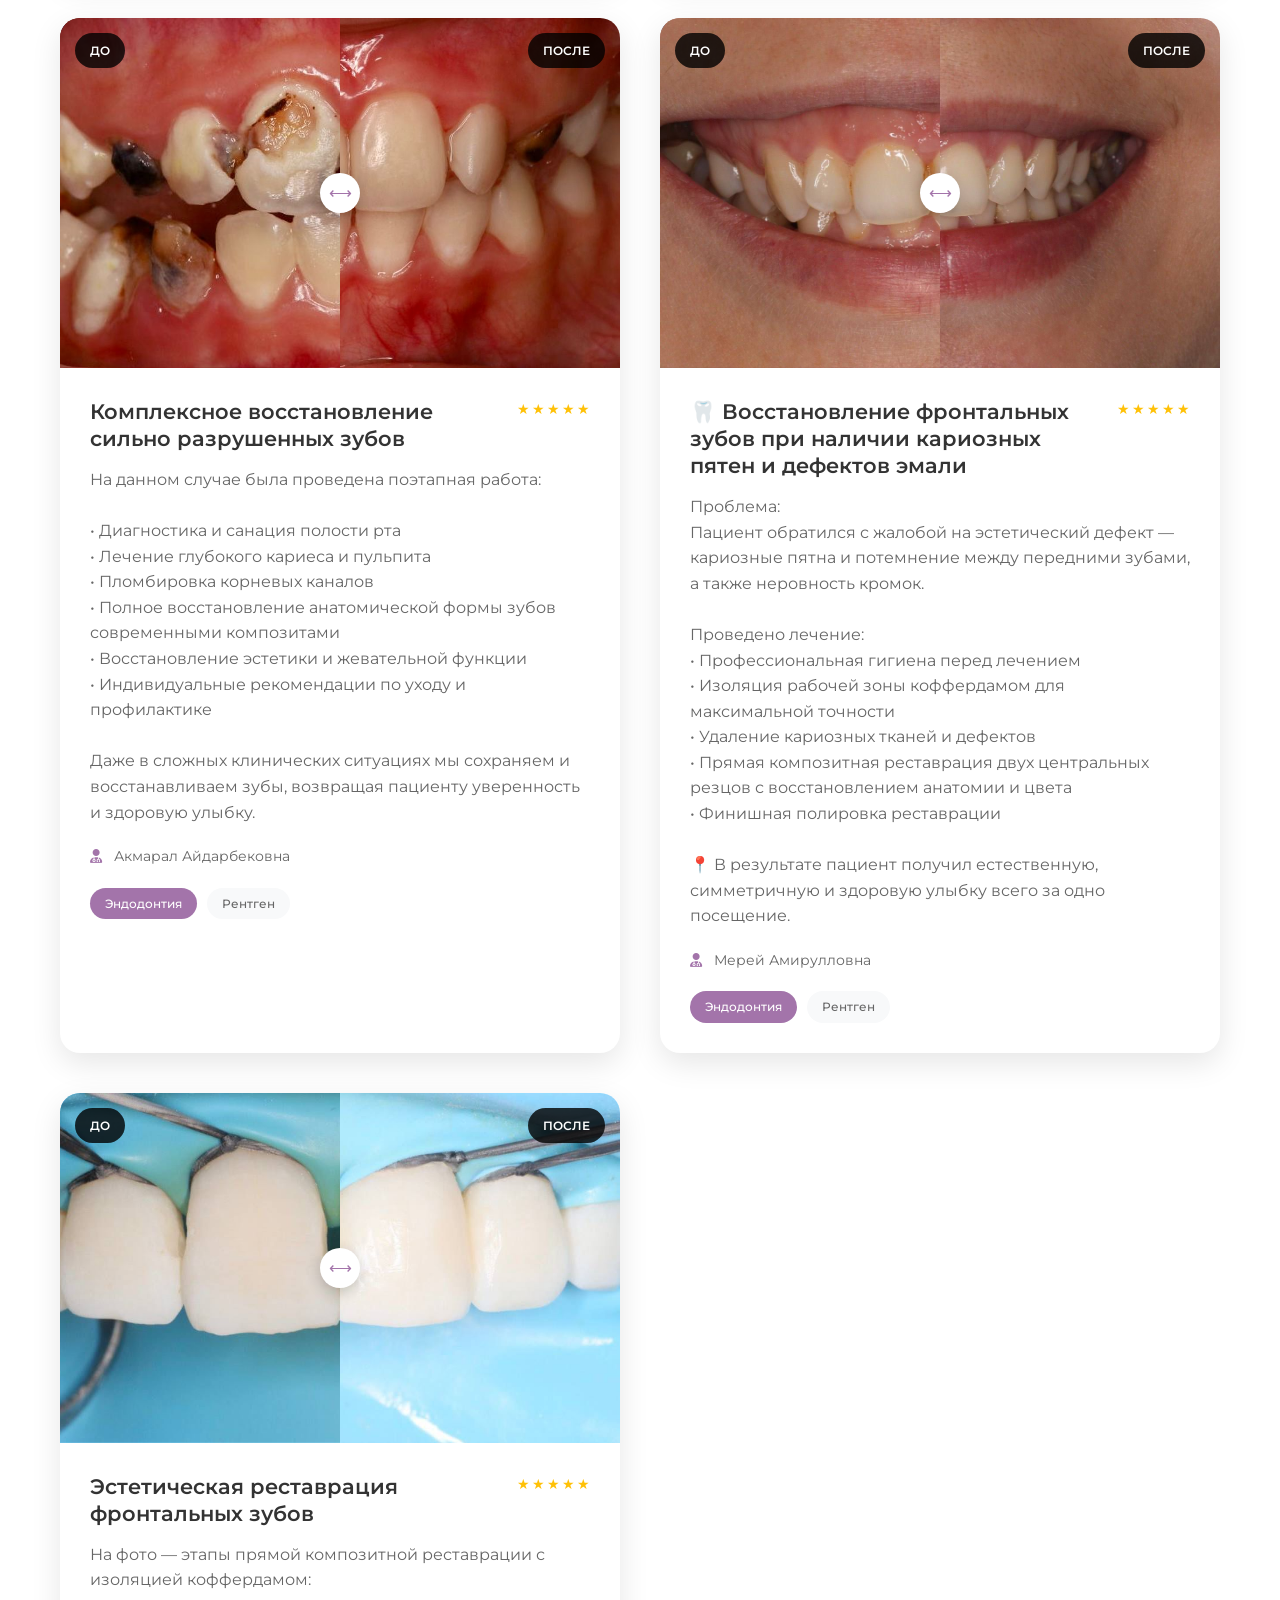
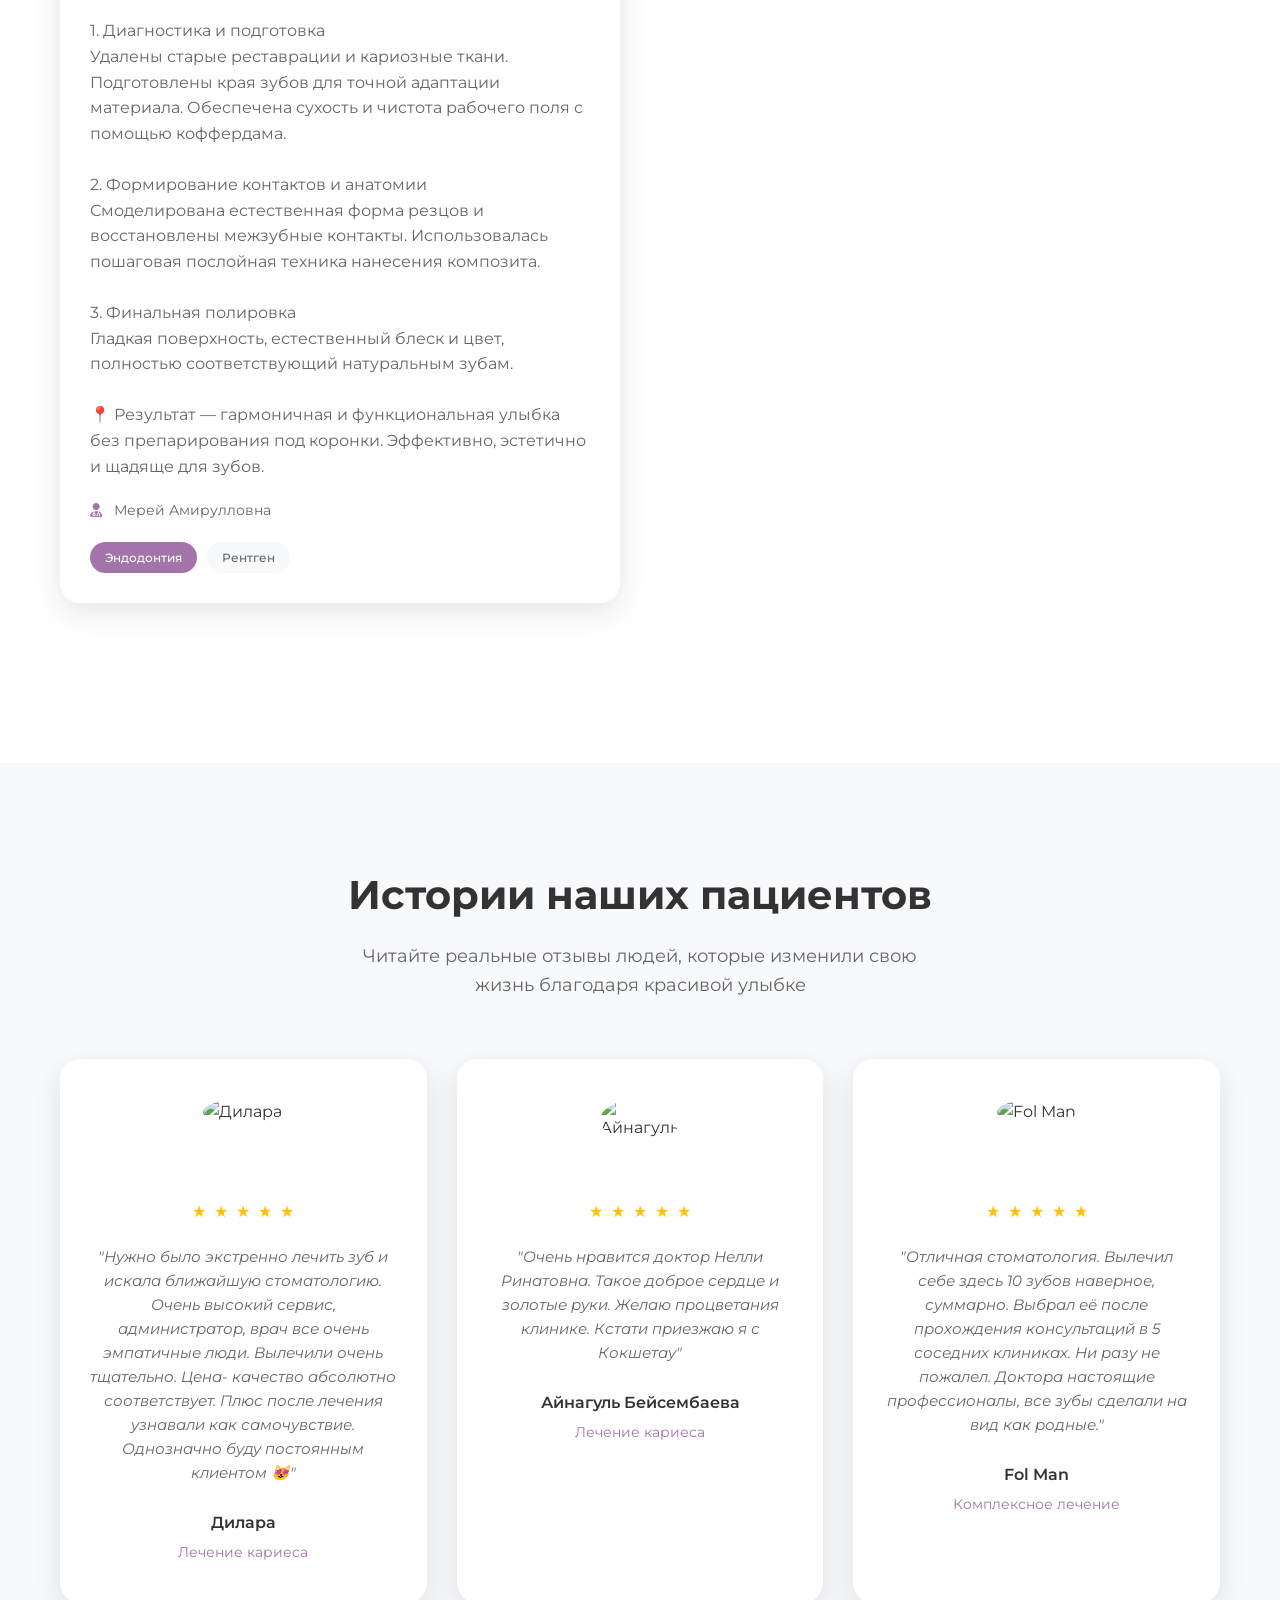
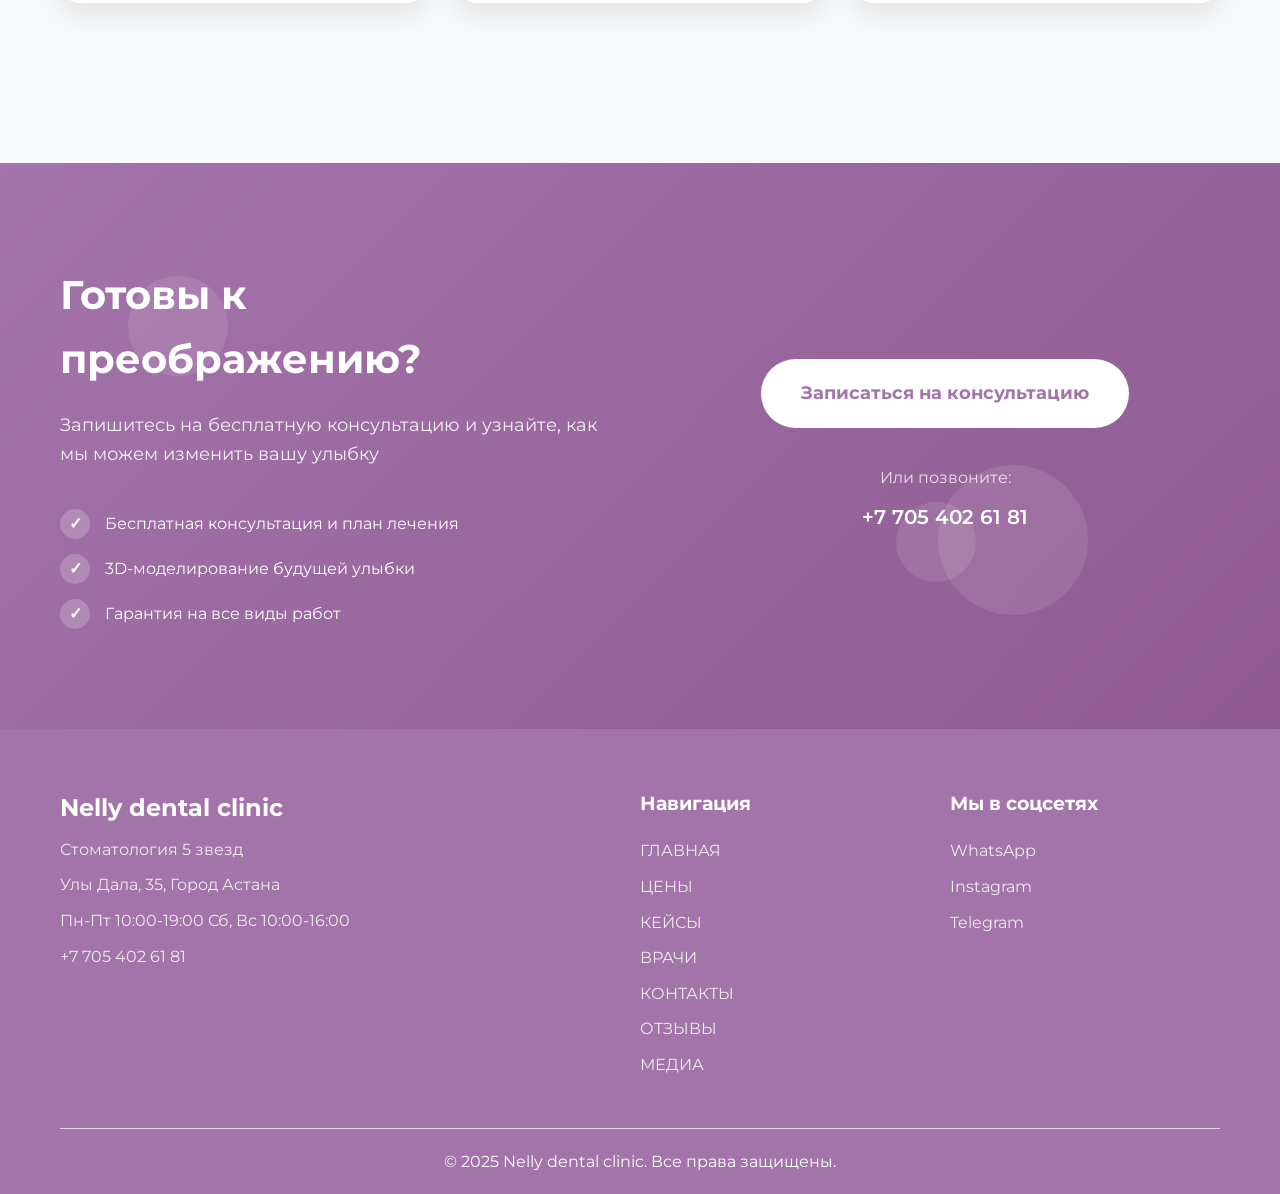
==== commit d7ff007c: "sf" ====
--- a/cases/index.html
+++ b/cases/index.html
@@ -13,6 +13,7 @@
     
     <!-- Основные стили проекта -->
     <link rel="stylesheet" href="../css/styles.css"/>
+    
 </head>
 <body>
     <!-- ─────── Top Bar ─────── -->
@@ -88,9 +89,9 @@
             </div>
             <!-- Mobile Language Switcher -->
             <div class="mobile-language-switcher">
-                <button class="mobile-lang-btn active" data-lang="ru">Русский</button>
-                <button class="mobile-lang-btn" data-lang="kz">Қазақша</button>
-                <button class="mobile-lang-btn" data-lang="en">English</button>
+                <button class="mobile-lang-btn active" data-lang="ru">RU</button>
+                <button class="mobile-lang-btn" data-lang="kz">KZ</button>
+                <button class="mobile-lang-btn" data-lang="en">EN</button>
             </div>
             <ul>
                 <li><a href="/"><i class="fa-solid fa-house"></i><span data-translate="nav_home">Главная</span></a></li>
@@ -556,23 +557,10 @@
                     </div>
                 </div>
                 <!-- Case 10: endo -->
-                <div class="case-card-beautiful">
-                    <div class="case-image-beautiful">
-                        <div class="before-after-slider">
-                            <div class="slider-image before-img">
-                                <img src="../img/do21.jpeg" alt="До лечения">
-                                <div class="image-overlay" data-translate="before_label">ДО</div>
-                            </div>
-                            <div class="slider-image after-img">
-                                <img src="../img/posle21.jpeg" alt="После лечения">
-                                <div class="image-overlay" data-translate="after_label">ПОСЛЕ</div>
-                            </div>
-                            <input type="range" min="0" max="1" step="0.001" value="0.5" class="slider-line">
-                            <div class="slider-handle">
-                                <div class="handle-button">⟷</div>
-                            </div>
-                        </div>
-                    </div>
+                <div class="case-card-beautiful" style="width: 100%;">
+                    <div class="case-image-beautiful">
+                            <img src="../img/do21.jpeg" style="width: 100%; height: 100%; object-fit: cover;">
+                        </div>
                     <div class="case-content-beautiful">
                         <div class="case-header-beautiful">
                             <h3 data-translate="case_10_title">Эндодонтическое лечение с рентген-контролем</h3>
@@ -628,22 +616,10 @@
                     </div>
                 </div>
                 <!-- Case 12: endo -->
-                <div class="case-card-beautiful">
-                    <div class="case-image-beautiful">
-                        <div class="before-after-slider">
-                            <div class="slider-image before-img">
-                                <img src="../img/do22.jpeg" alt="До лечения">
-                                <div class="image-overlay" data-translate="before_label">ДО</div>
-                            </div>
-                            <div class="slider-image after-img">
-                                <img src="../img/posle22.jpeg" alt="После лечения">
-                                <div class="image-overlay" data-translate="after_label">ПОСЛЕ</div>
-                            </div>
-                            <input type="range" min="0" max="1" step="0.001" value="0.5" class="slider-line">
-                            <div class="slider-handle">
-                                <div class="handle-button">⟷</div>
-                            </div>
-                        </div>
+                <div class="case-card-beautiful" style="width: 100%;">
+                    <div class="case-image-beautiful">
+                         
+                                <img src="../img/do22.jpeg" style="width: 100%; height: 100%; object-fit: cover;">
                     </div>
                     <div class="case-content-beautiful">
                         <div class="case-header-beautiful">
@@ -663,6 +639,171 @@
                         </div>
                     </div>
                 </div>
+
+                <!-- Case 13: recover -->
+                <div class="case-card-beautiful">
+                    <div class="case-image-beautiful">
+                        <div class="before-after-slider">
+                            <div class="slider-image before-img">
+                                <img src="../img/do23.jpeg" alt="До лечения">
+                                <div class="image-overlay" data-translate="before_label">ДО</div>
+                            </div>
+                            <div class="slider-image after-img">
+                                <img src="../img/posle23.jpeg" alt="После лечения">
+                                <div class="image-overlay" data-translate="after_label">ПОСЛЕ</div>
+                            </div>
+                            <input type="range" min="0" max="1" step="0.001" value="0.5" class="slider-line">
+                            <div class="slider-handle">
+                                <div class="handle-button">⟷</div>
+                            </div>
+                        </div>
+                    </div>
+                    <div class="case-content-beautiful">
+                        <div class="case-header-beautiful">
+                            <h3 data-translate="case_13_title">Комплексное восстановление сильно разрушенных зубов</h3>
+                            <div class="case-rating">
+                                <span class="star">★</span>
+                                <span class="star">★</span>
+                                <span class="star">★</span>
+                                <span class="star">★</span>
+                                <span class="star">★</span>
+                            </div>
+                        </div>
+                        <p class="case-description" data-translate="case_13_description">На данном случае была проведена поэтапная работа:<br><br>
+	•	Диагностика и санация полости рта<br>
+	•	Лечение глубокого кариеса и пульпита<br>
+	•	Пломбировка корневых каналов<br>
+	•	Полное восстановление анатомической формы зубов современными композитами<br>
+	•	Восстановление эстетики и жевательной функции<br>
+	•	Индивидуальные рекомендации по уходу и профилактике<br><br>
+
+Даже в сложных клинических ситуациях мы сохраняем и восстанавливаем зубы, возвращая пациенту уверенность и здоровую улыбку.</p>
+                        
+                        <div class="case-details-beautiful">
+                            <div class="detail-item">
+                                <i class="fa-solid fa-user-doctor"></i>
+                                <span>Акмарал Айдарбековна</span>
+                            </div>
+                        </div>
+                        <div class="case-tags-beautiful">
+                            <span class="tag primary" data-translate="tag_endodontics">Лечение</span>
+                            <span class="tag" data-translate="tag_xray">Восстановление</span>
+                        </div>
+                    </div>
+                </div>
+
+
+                <!-- Case 14: recover -->
+                <div class="case-card-beautiful">
+                    <div class="case-image-beautiful">
+                        <div class="before-after-slider">
+                            <div class="slider-image before-img">
+                                <img src="../img/do24.jpeg" alt="До лечения">
+                                <div class="image-overlay" data-translate="before_label">ДО</div>
+                            </div>
+                            <div class="slider-image after-img">
+                                <img src="../img/posle24.jpeg" alt="После лечения">
+                                <div class="image-overlay" data-translate="after_label">ПОСЛЕ</div>
+                            </div>
+                            <input type="range" min="0" max="1" step="0.001" value="0.5" class="slider-line">
+                            <div class="slider-handle">
+                                <div class="handle-button">⟷</div>
+                            </div>
+                        </div>
+                    </div>
+                    <div class="case-content-beautiful">
+                        <div class="case-header-beautiful">
+                            <h3 data-translate="case_14_title">🦷 Восстановление фронтальных зубов при наличии кариозных пятен и дефектов эмали</h3>
+                            <div class="case-rating">
+                                <span class="star">★</span>
+                                <span class="star">★</span>
+                                <span class="star">★</span>
+                                <span class="star">★</span>
+                                <span class="star">★</span>
+                            </div>
+                        </div>
+                        <p class="case-description" data-translate="case_14_description">Проблема:<br>
+Пациент обратился с жалобой на эстетический дефект — кариозные пятна и потемнение между передними зубами, а также неровность кромок.<br><br>
+
+Проведено лечение:<br>
+	•	Профессиональная гигиена перед лечением<br>
+	•	Изоляция рабочей зоны коффердамом для максимальной точности<br>
+	•	Удаление кариозных тканей и дефектов<br>
+	•	Прямая композитная реставрация двух центральных резцов с восстановлением анатомии и цвета<br>
+	•	Финишная полировка реставрации<br><br>
+
+📍 В результате пациент получил естественную, симметричную и здоровую улыбку всего за одно посещение.</p>
+                        
+                        <div class="case-details-beautiful">
+                            <div class="detail-item">
+                                <i class="fa-solid fa-user-doctor"></i>
+                                <span>Мерей Амирулловна</span>
+                            </div>
+                        </div>
+                        <div class="case-tags-beautiful">
+                            <span class="tag primary" data-translate="tag_endodontics">Лечение</span>
+                            <span class="tag" data-translate="tag_xray">Восстановление</span>
+                        </div>
+                    </div>
+                </div>
+
+                <!-- Case 15: recover -->
+                <div class="case-card-beautiful">
+                    <div class="case-image-beautiful">
+                        <div class="before-after-slider">
+                            <div class="slider-image before-img">
+                                <img src="../img/do25.jpeg" alt="До лечения">
+                                <div class="image-overlay" data-translate="before_label">ДО</div>
+                            </div>
+                            <div class="slider-image after-img">
+                                <img src="../img/posle25.jpeg" alt="После лечения">
+                                <div class="image-overlay" data-translate="after_label">ПОСЛЕ</div>
+                            </div>
+                            <input type="range" min="0" max="1" step="0.001" value="0.5" class="slider-line">
+                            <div class="slider-handle">
+                                <div class="handle-button">⟷</div>
+                            </div>
+                        </div>
+                    </div>
+                    <div class="case-content-beautiful">
+                        <div class="case-header-beautiful">
+                            <h3 data-translate="case_15_title">Эстетическая реставрация фронтальных зубов</h3>
+                            <div class="case-rating">
+                                <span class="star">★</span>
+                                <span class="star">★</span>
+                                <span class="star">★</span>
+                                <span class="star">★</span>
+                                <span class="star">★</span>
+                            </div>
+                        </div>
+                        <p class="case-description" data-translate="case_15_description">На фото — этапы прямой композитной реставрации с изоляцией коффердамом:<br><br>
+
+1. Диагностика и подготовка<br>
+Удалены старые реставрации и кариозные ткани. Подготовлены края зубов для точной адаптации материала. Обеспечена сухость и чистота рабочего поля с помощью коффердама.<br><br>
+
+2. Формирование контактов и анатомии<br>
+Смоделирована естественная форма резцов и восстановлены межзубные контакты. Использовалась пошаговая послойная техника нанесения композита.<br><br>
+
+3. Финальная полировка<br>
+Гладкая поверхность, естественный блеск и цвет, полностью соответствующий натуральным зубам.<br><br>
+
+📍 Результат — гармоничная и функциональная улыбка без препарирования под коронки. Эффективно, эстетично и щадяще для зубов.</p>
+                        
+                        <div class="case-details-beautiful">
+                            <div class="detail-item">
+                                <i class="fa-solid fa-user-doctor"></i>
+                                <span>Мерей Амирулловна</span>
+                            </div>
+                        </div>
+                        <div class="case-tags-beautiful">
+                            <span class="tag primary" data-translate="tag_endodontics">Лечение</span>
+                            <span class="tag" data-translate="tag_xray">Восстановление</span>
+                        </div>
+                    </div>
+                </div>
+
+
+
             </div>
         </div>
     </section>
--- a/css/styles.css
+++ b/css/styles.css
@@ -5207,24 +5207,23 @@
 /* ===== MOBILE LANGUAGE SWITCHER ===== */
 .mobile-language-switcher {
   display: flex;
-  flex-direction: column;
-  gap: 8px;
-  padding: 20px 30px;
-  border-bottom: 1px solid rgba(255, 255, 255, 0.1);
   margin-bottom: 20px;
+  flex-direction: row;
+  justify-content: center;
 }
 
 .mobile-lang-btn {
-  padding: 10px 18px;
   border: none;
   background: rgba(255, 255, 255, 0.1);
   color: white;
   font-size: 15px;
   font-weight: 500;
-  border-radius: 10px;
+  border-radius: 50px;
   cursor: pointer;
   transition: all 0.3s ease;
-  text-align: left;
+  text-align: center;
+  width: 50px;
+  height: 50px;
 }
 
 .mobile-lang-btn:hover {
@@ -5283,3 +5282,4 @@
     min-width: 22px;
   }
 }
+
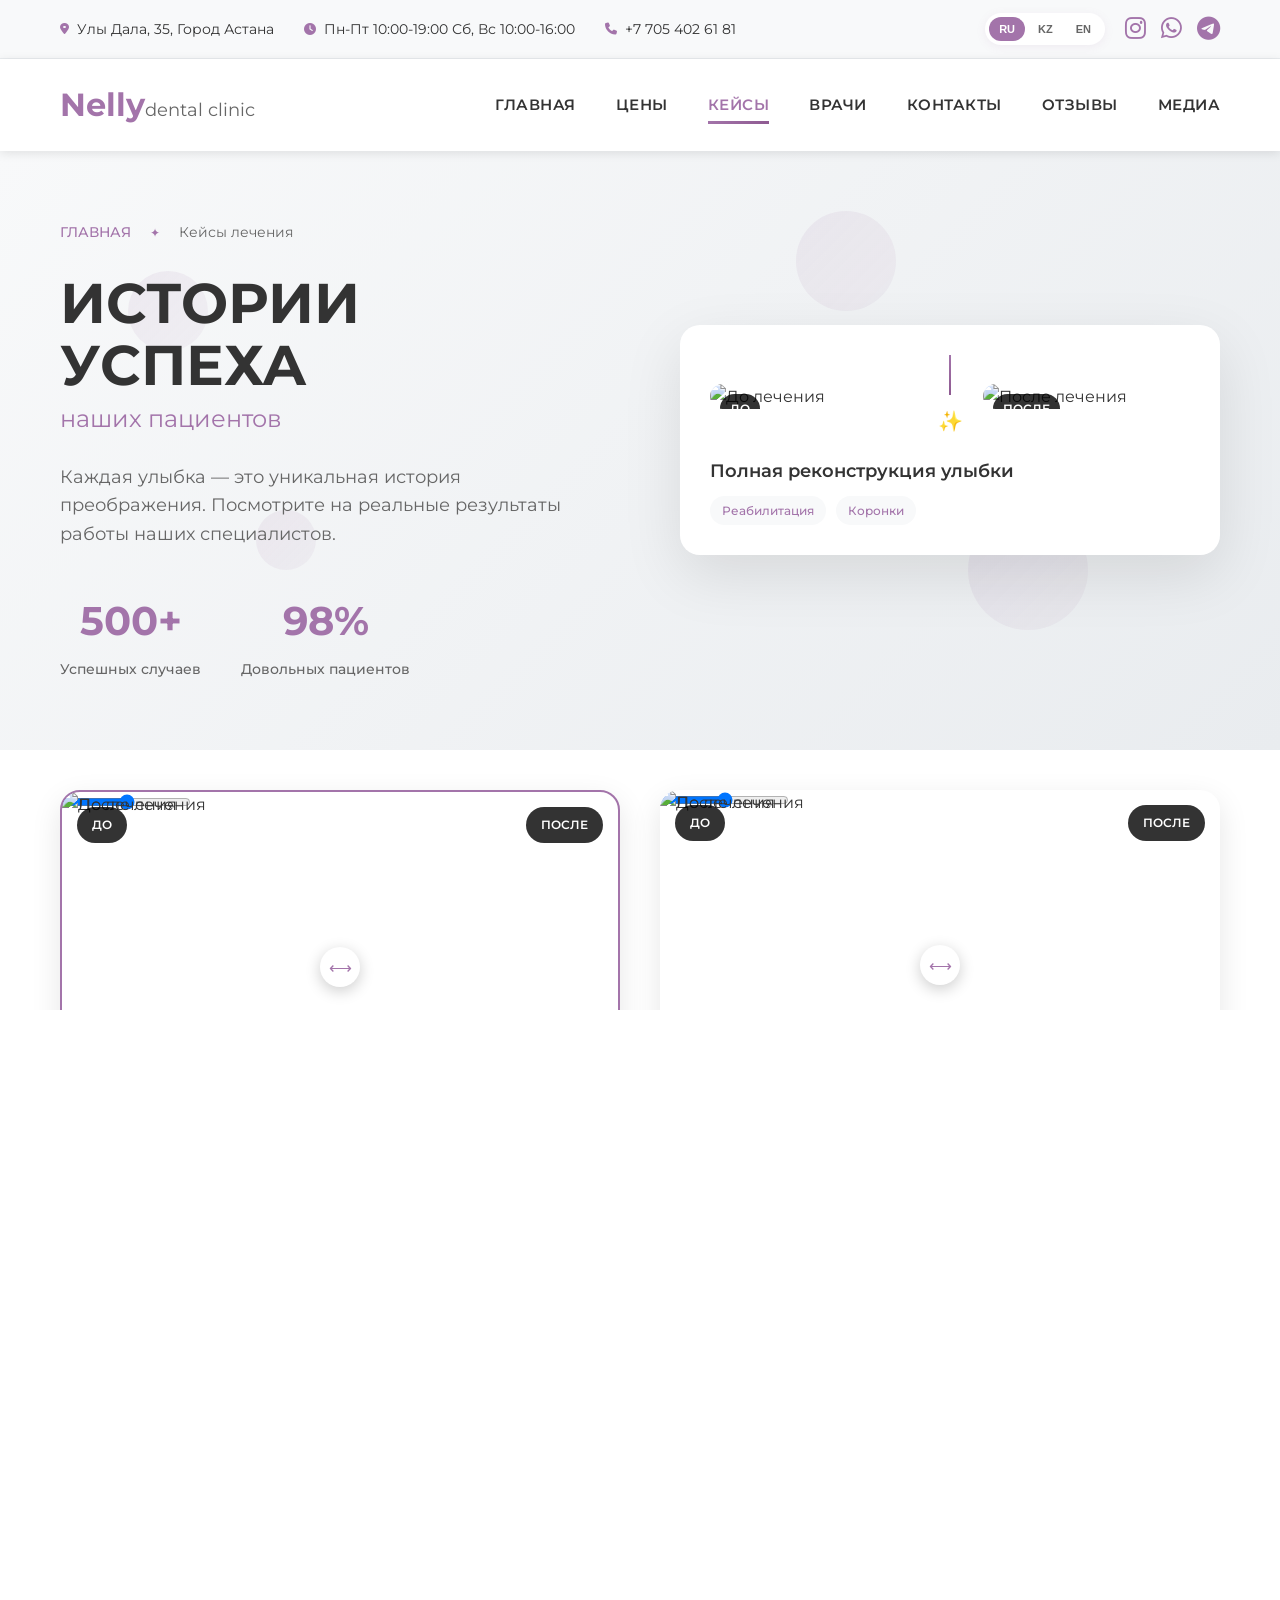
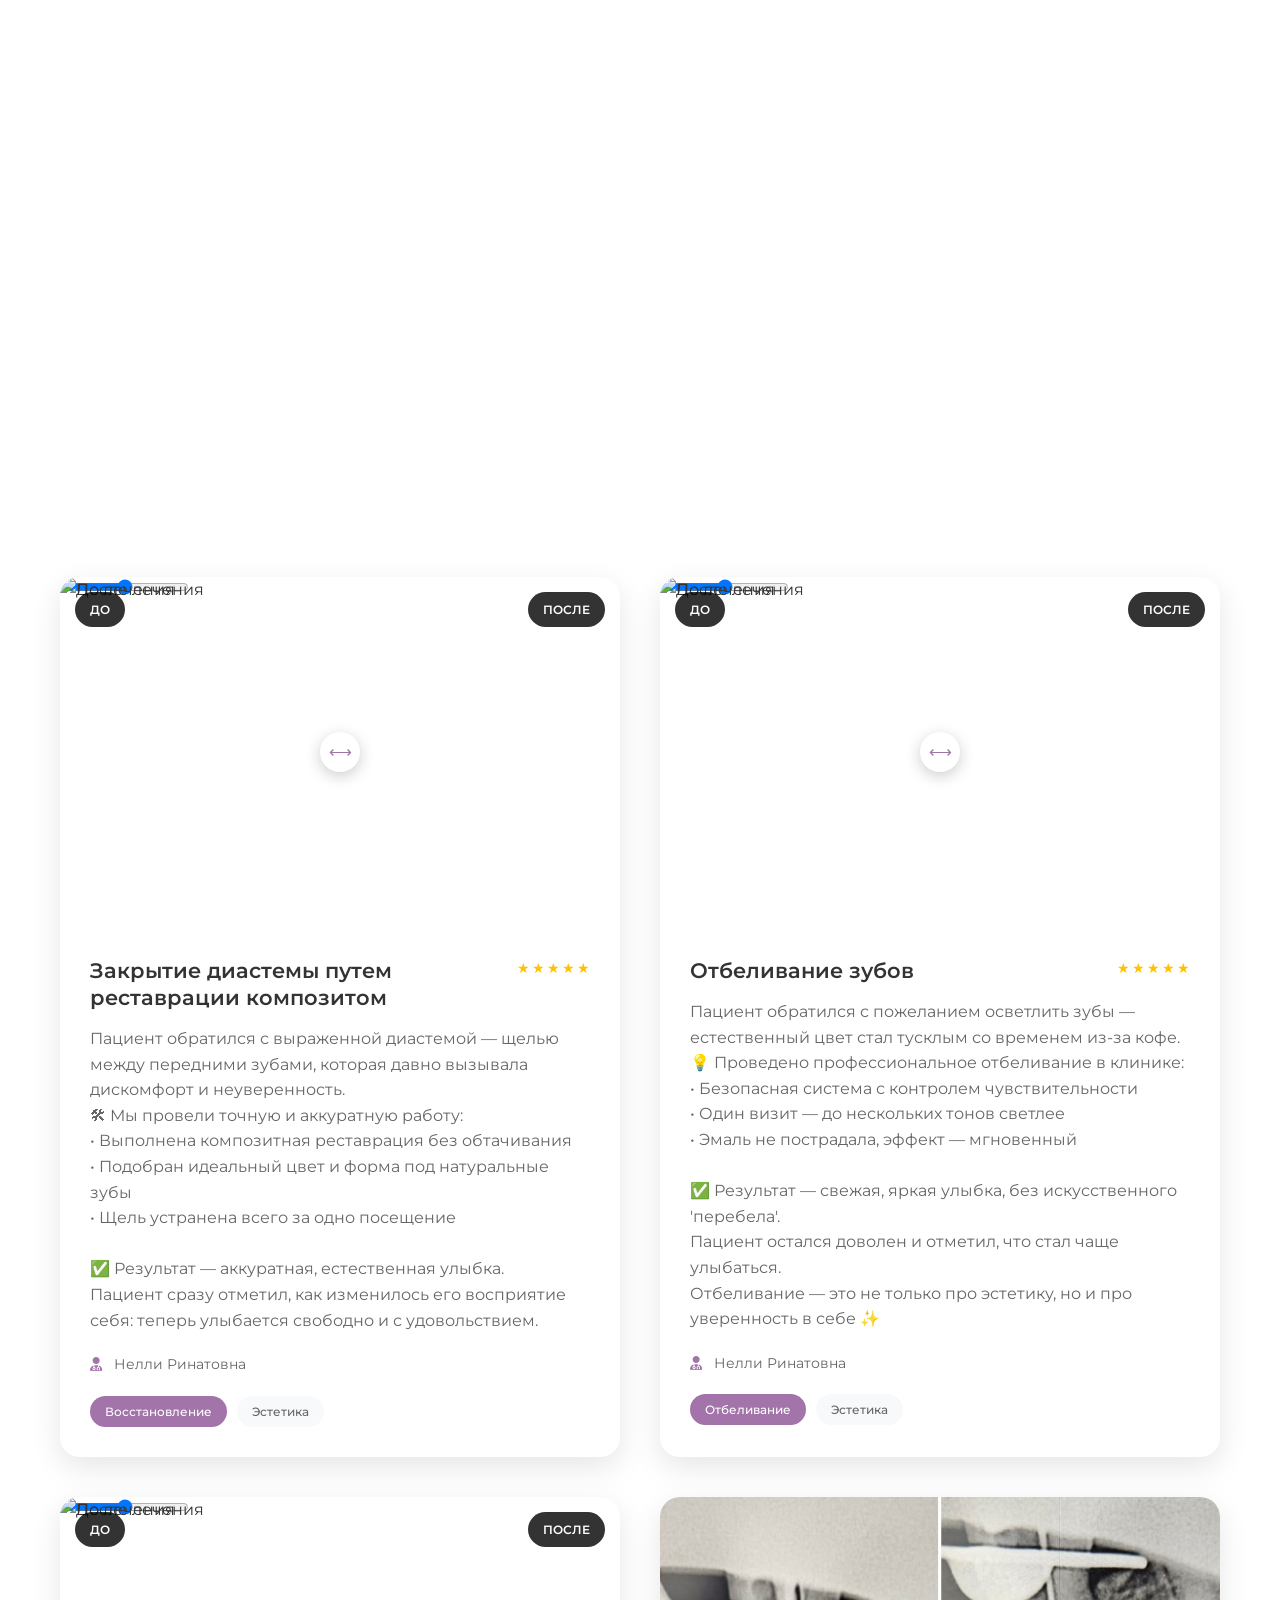
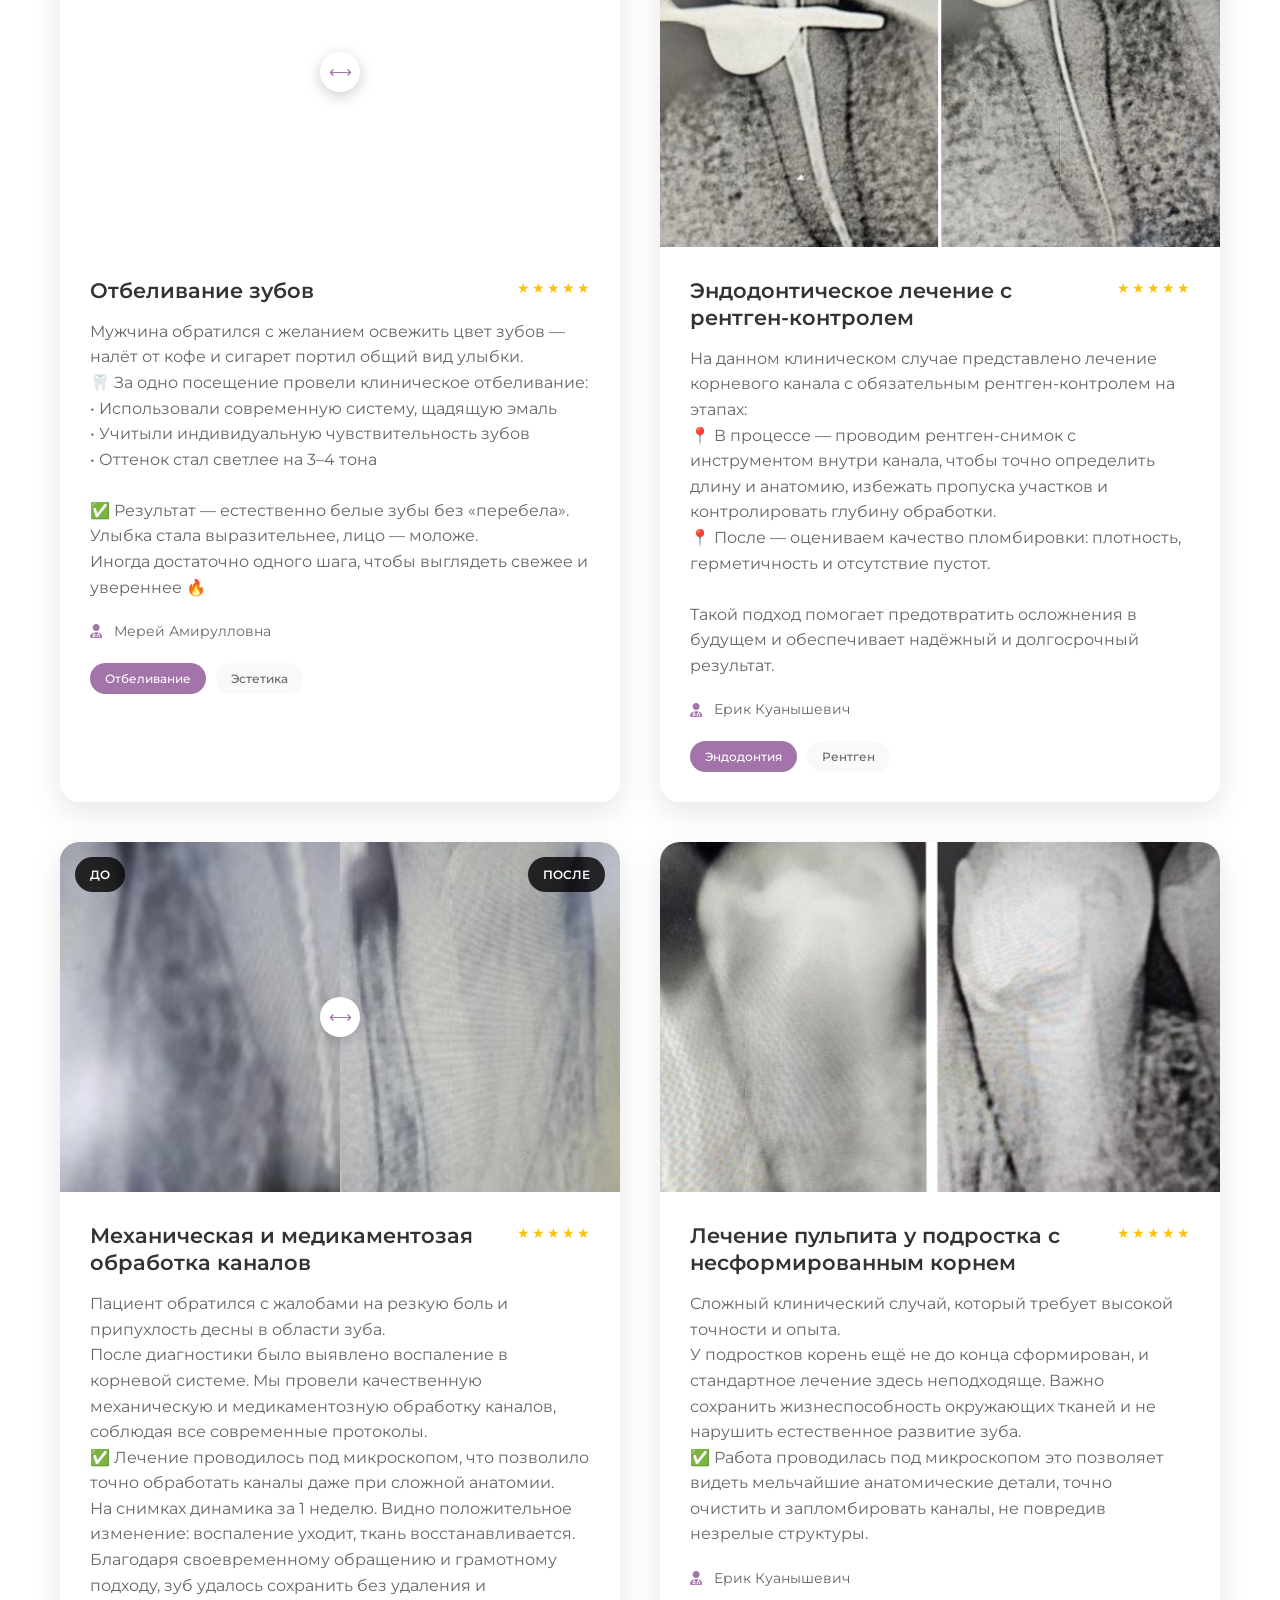
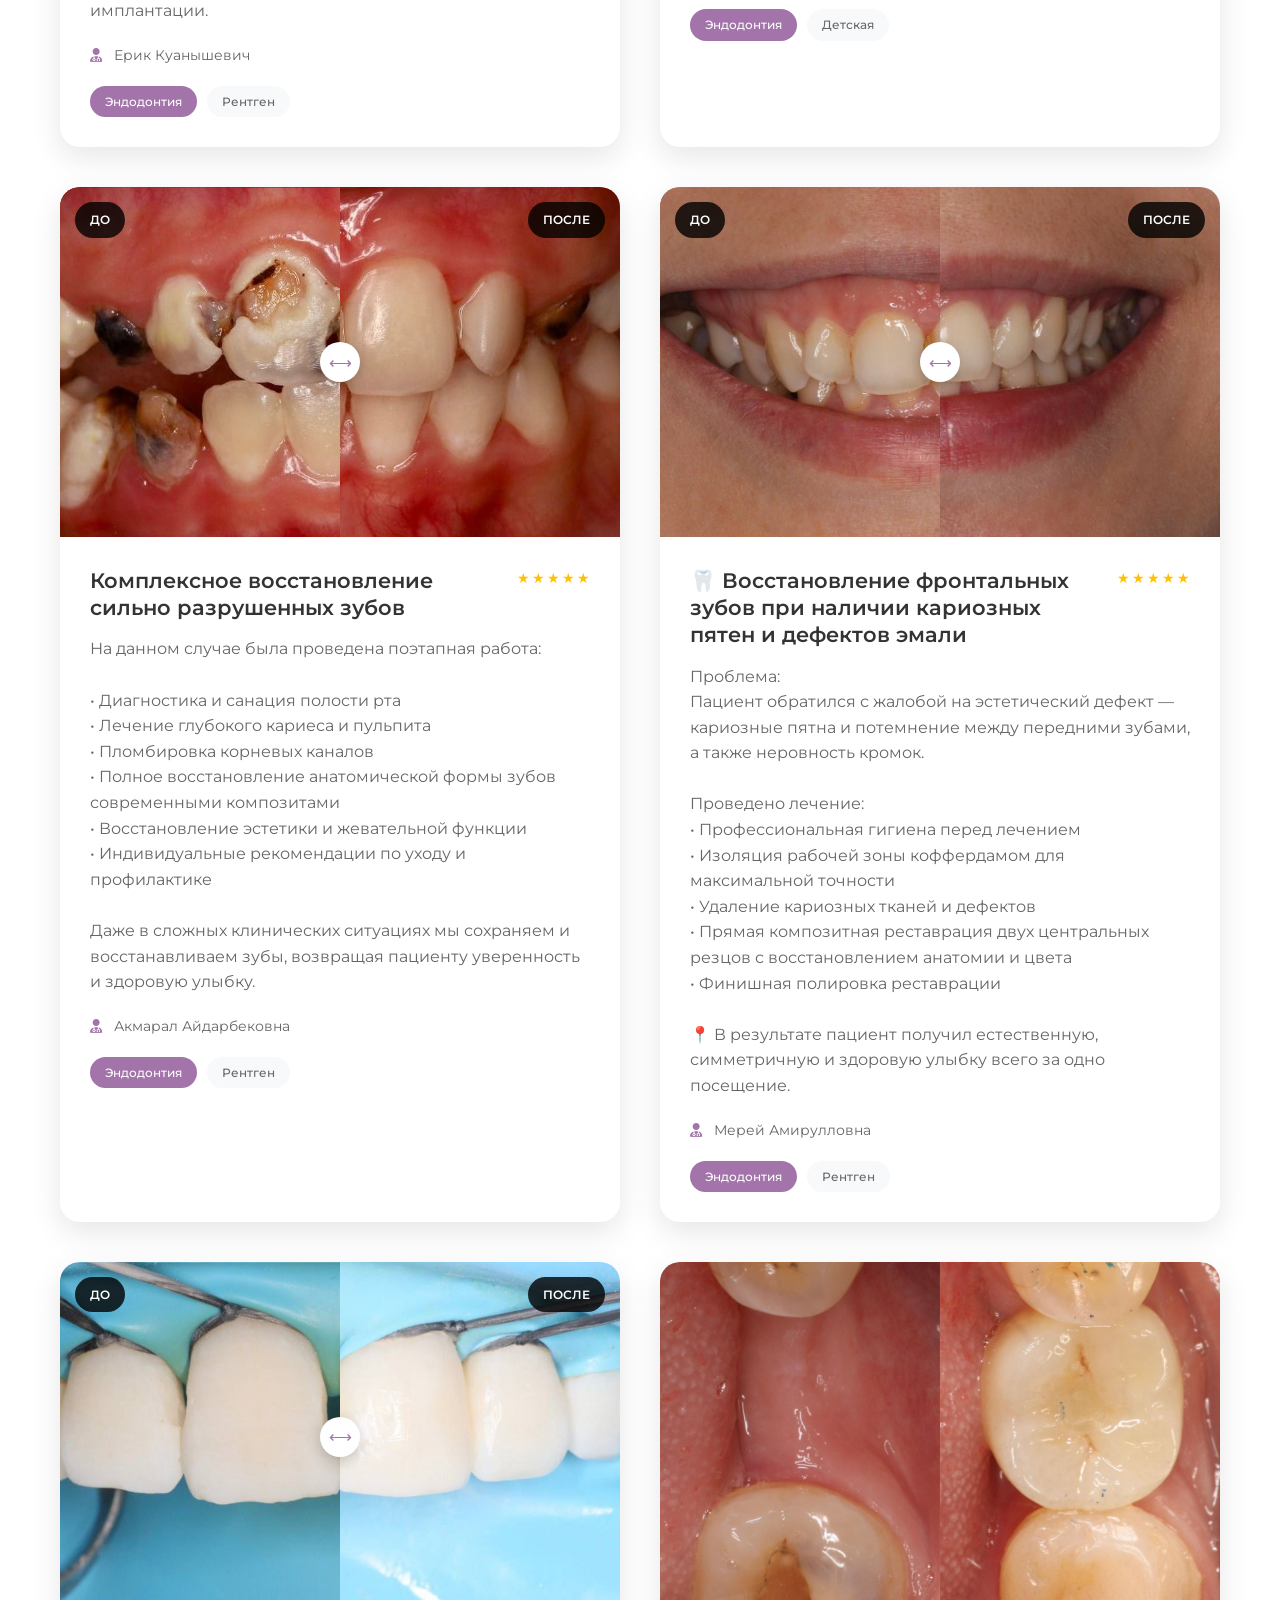
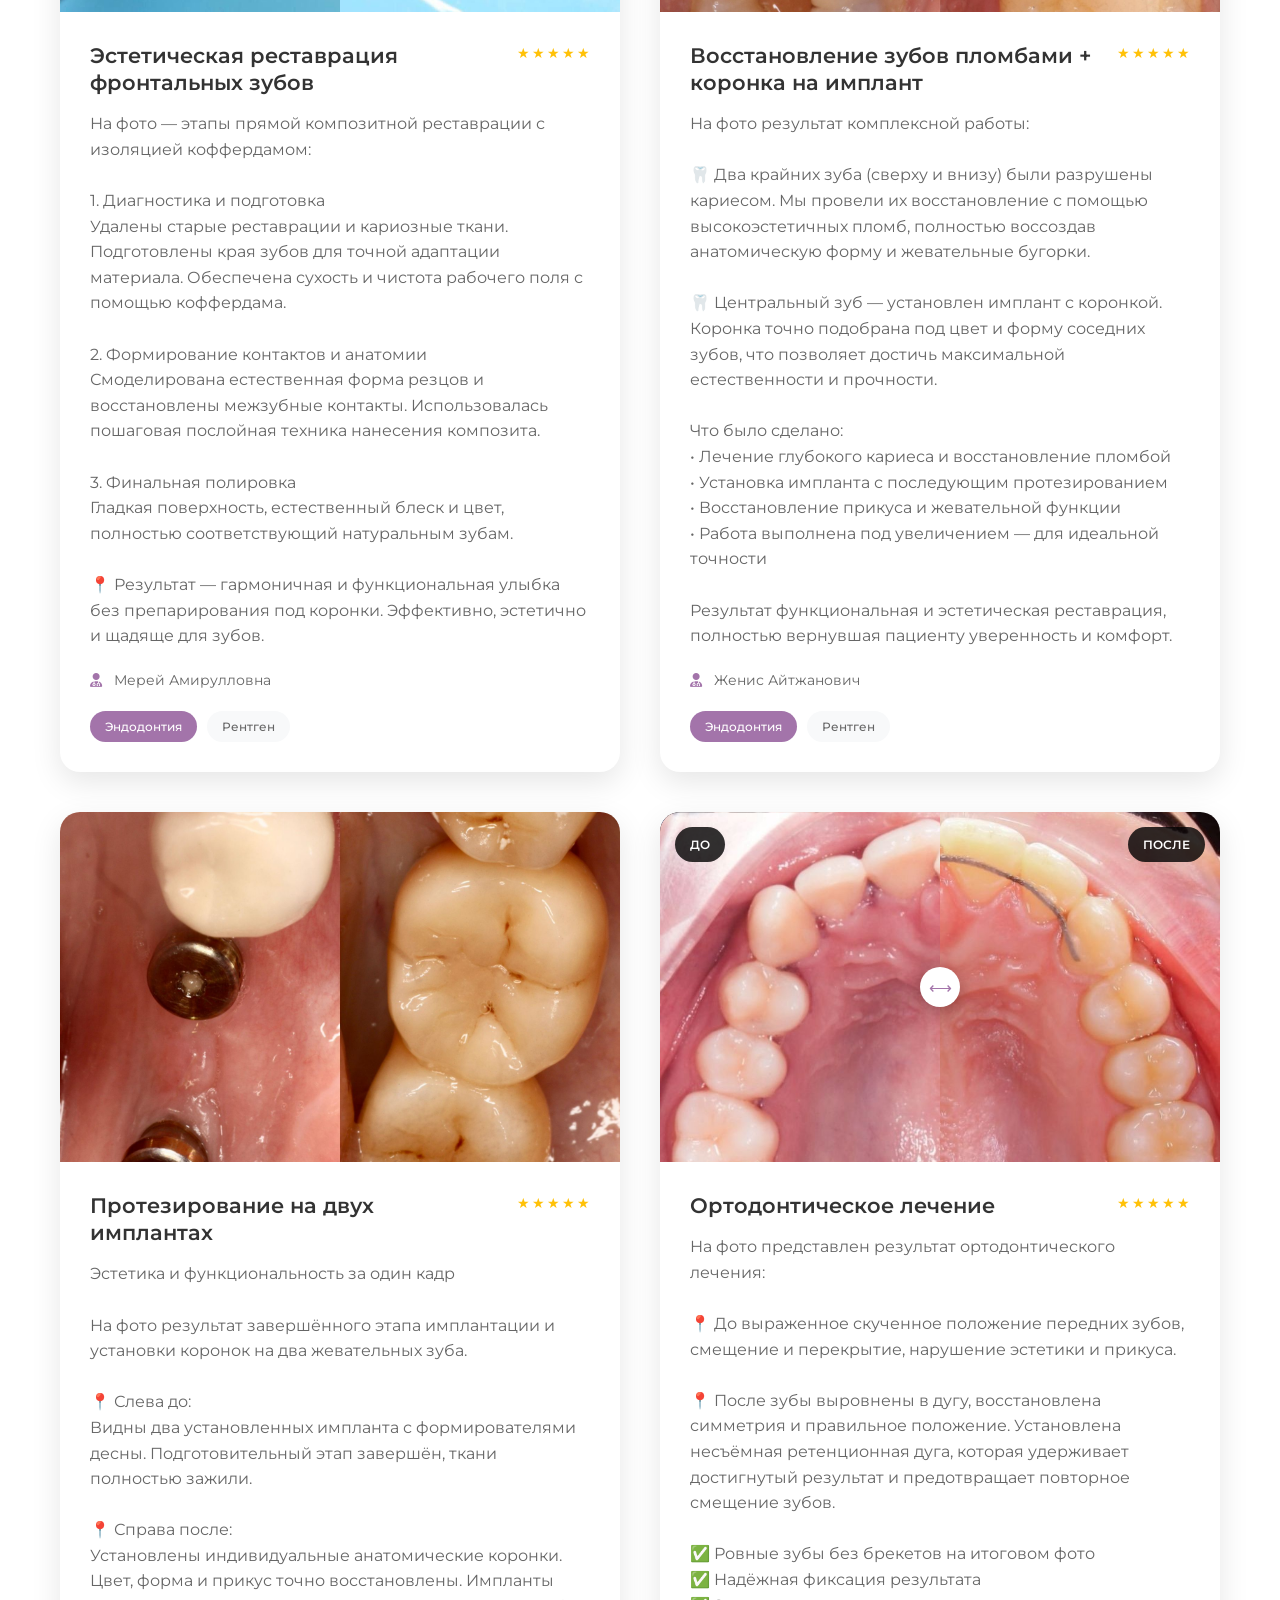
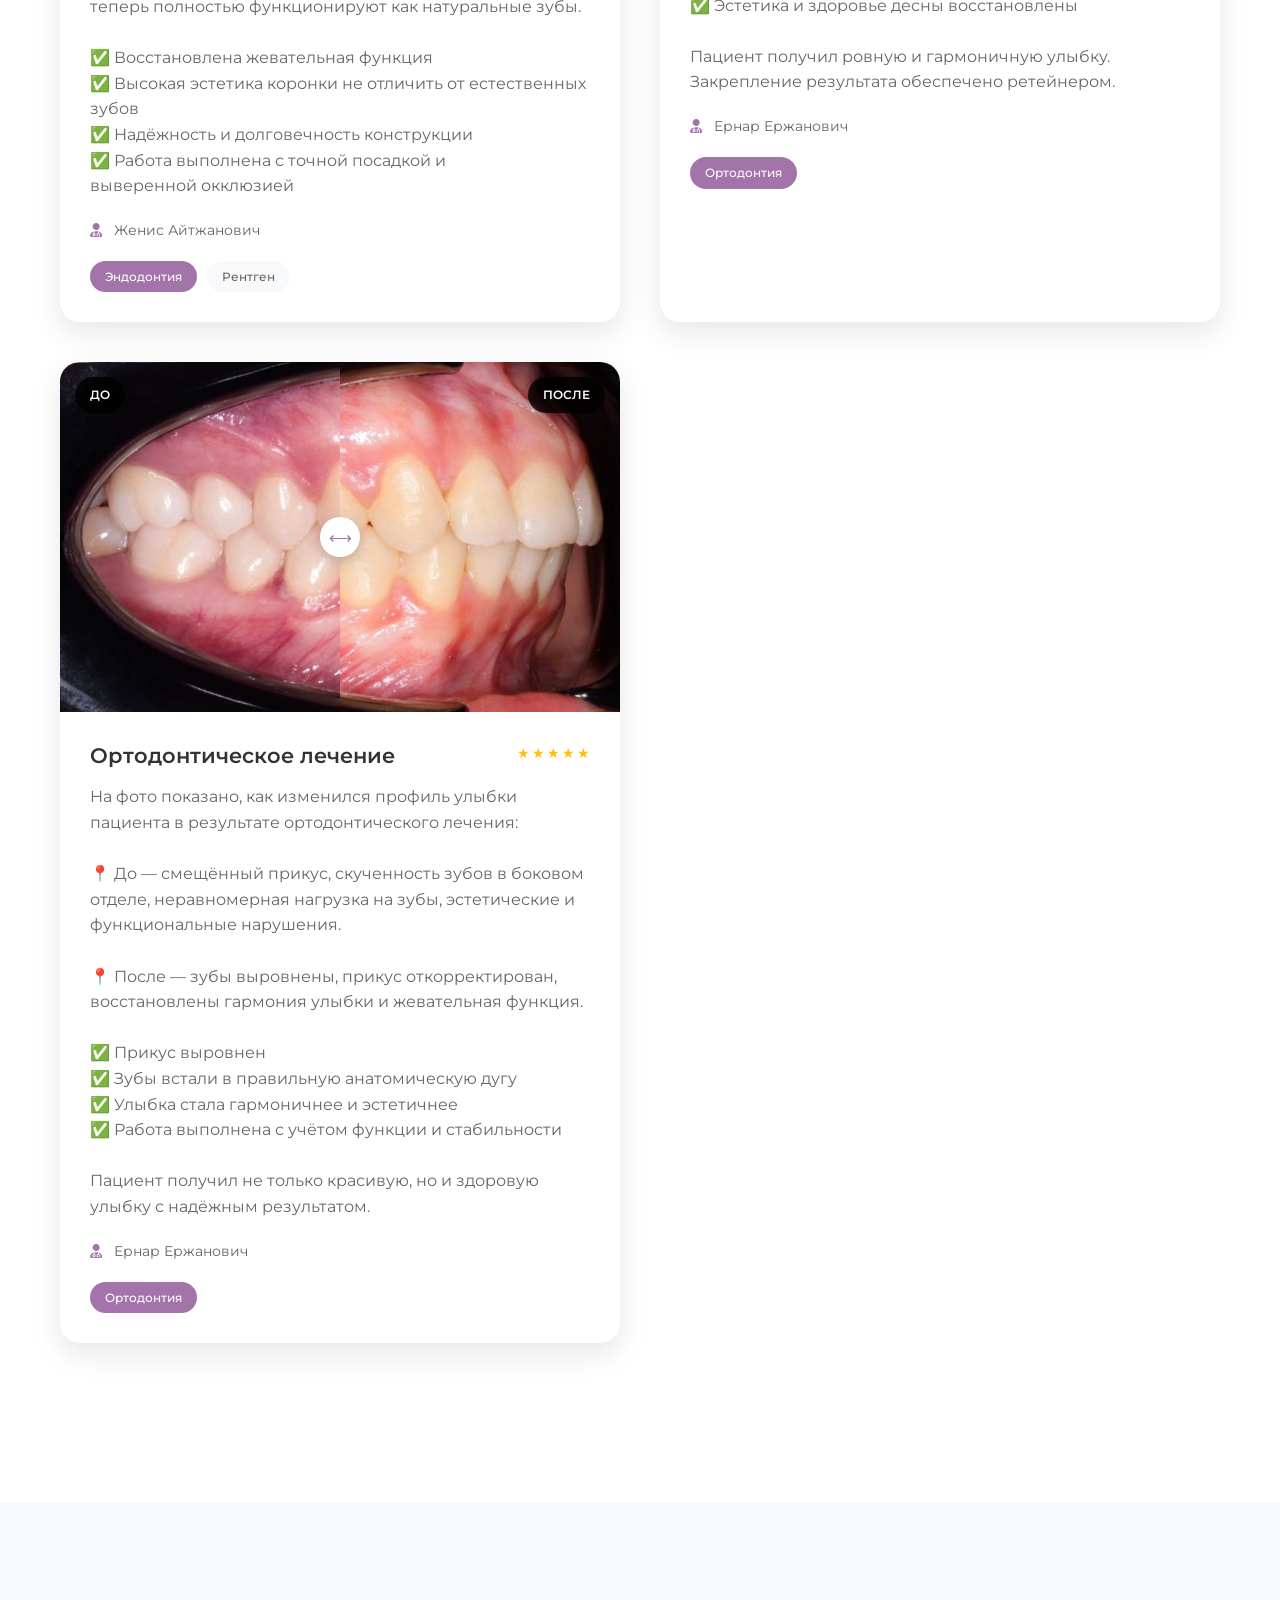
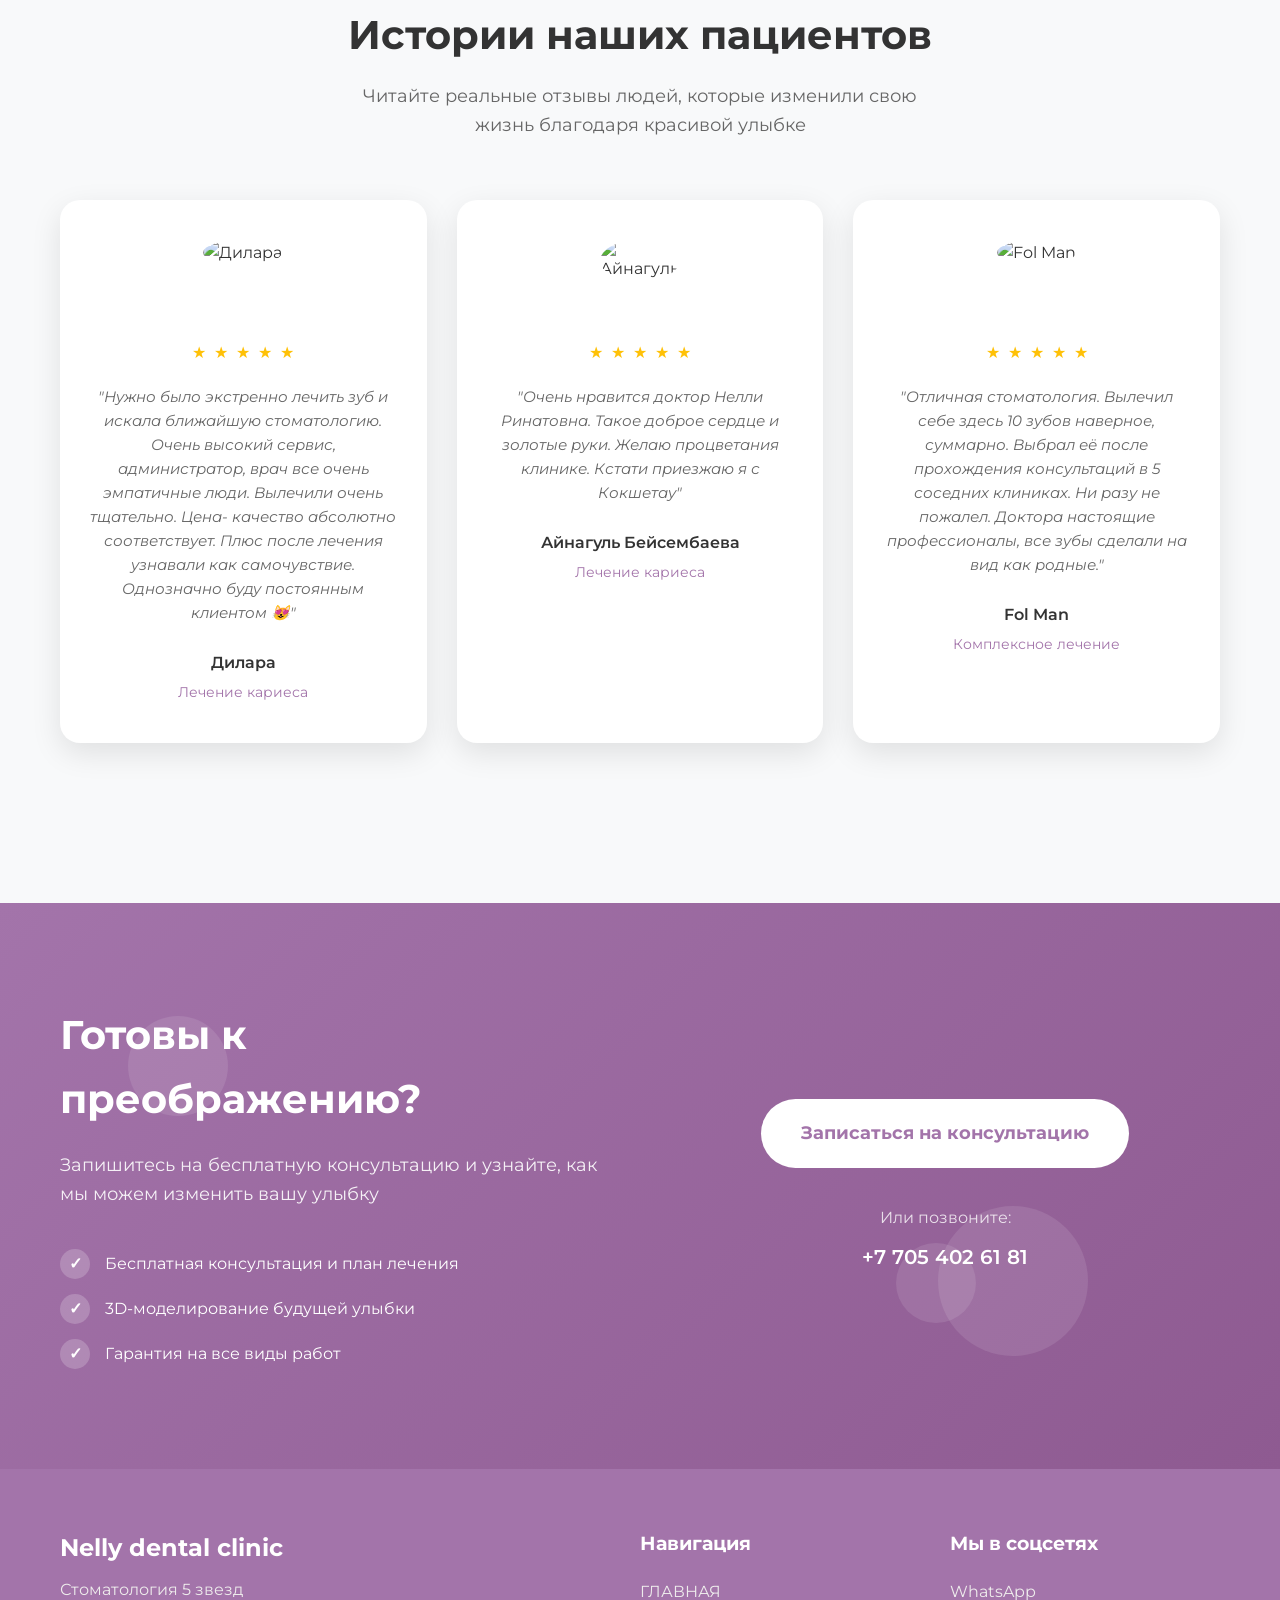
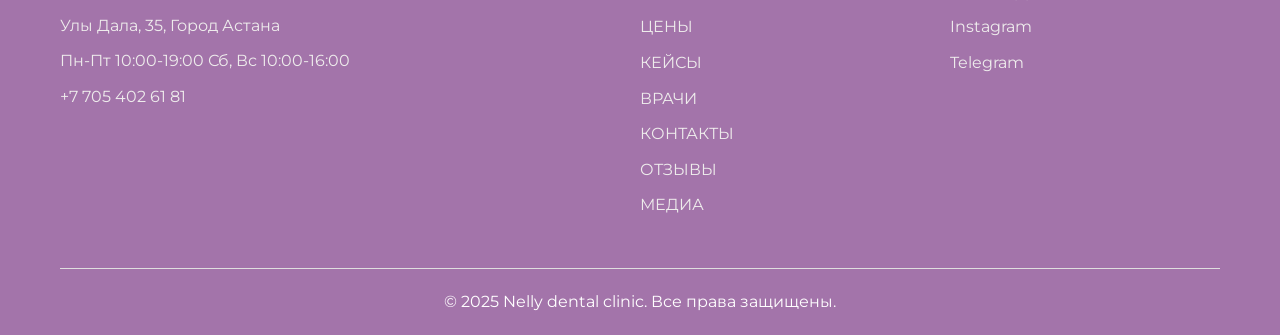
==== commit 2689a095: "esfd" ====
--- a/cases/index.html
+++ b/cases/index.html
@@ -265,7 +265,7 @@
                                 <span class="star">★</span>
                             </div>
                         </div>
-                        <p class="case-description" data-translate="case_2_description">Пациент проходил ортодонтическое лечение, но из-за плохого ухода налёт скопился между зубами, с внутренней стороны, и развился контактный кариес.<br>Что сделали?<br>* Вылечили контактный кариес 1.1 и 2.1<br>* Местная анестезия + изоляция коффердамом<br>* Сняли дугу для качественной обработки<br>* Работа заняла 2 часа<br>* Материал: Micherium (Italy)</p>
+                        <p class="case-description" data-translate="case_2_description">Пациент проходил ортодонтическое лечение, но из-за плохого ухода налёт скопился между зубами, с внутренней стороны, и развился контактный кариес.<br>Что сделали?<br>• Вылечили контактный кариес 1.1 и 2.1<br>• Местная анестезия + изоляция коффердамом<br>• Сняли дугу для качественной обработки<br>• Работа заняла 2 часа<br>• Материал: Micherium (Italy)</p>
                         <div class="case-details-beautiful">
                             <div class="detail-item">
                                 <i class="fa-solid fa-user-doctor"></i>
@@ -354,6 +354,12 @@
                             </div>
                         </div>
                         <p class="case-description" data-translate="case_4_description">Сложный случай:<br>Пациентка обратилась без зубов на верхней челюсти и с разрушенными зубами снизу.<br>🔧 Проведена большая работа:<br>• Установлено 8 имплантов сверху<br>• Подготовлено 8 нижних зубов под циркон<br>• Зафиксировано 16 коронок сверху и 8 снизу<br>✅ Результат — красивая, функциональная улыбка.<br>Пациентка теперь ест без дискомфорта и чувствует себя отлично!<br>Мы восстанавливаем не только зубы, но и уверенность 💪</p>
+                        <div class="case-details-beautiful">
+                            <div class="detail-item">
+                                <i class="fa-solid fa-user-doctor"></i>
+                                <span>Женис Айтжанович</span>
+                            </div>
+                        </div>
                         <div class="case-tags-beautiful">
                             <span class="tag primary" data-translate="tag_crowns">Коронки</span>
                             <span class="tag" data-translate="tag_rehabilitation">Реабилитация</span>
@@ -478,6 +484,12 @@
                             </div>
                         </div>
                         <p class="case-description" data-translate="case_7_description">Пациент обратился с выраженной диастемой — щелью между передними зубами, которая давно вызывала дискомфорт и неуверенность.<br>🛠 Мы провели точную и аккуратную работу:<br>• Выполнена композитная реставрация без обтачивания<br>• Подобран идеальный цвет и форма под натуральные зубы<br>• Щель устранена всего за одно посещение<br>✅ Результат — аккуратная, естественная улыбка.<br>Пациент сразу отметил, как изменилось его восприятие себя: теперь улыбается свободно и с удовольствием.</p>
+                        <div class="case-details-beautiful">
+                            <div class="detail-item">
+                                <i class="fa-solid fa-user-doctor"></i>
+                                <span>Нелли Ринатовна</span>
+                            </div>
+                        </div>
                         <div class="case-tags-beautiful">
                             <span class="tag primary" data-translate="tag_restoration">Реставрация</span>
                             <span class="tag" data-translate="tag_aesthetics">Эстетика</span>
@@ -514,6 +526,12 @@
                             </div>
                         </div>
                         <p class="case-description" data-translate="case_8_description">Пациент обратился с пожеланием осветлить зубы — естественный цвет стал тусклым со временем из-за кофе.<br>💡 Проведено профессиональное отбеливание в клинике:<br>• Безопасная система с контролем чувствительности<br>• Один визит — до нескольких тонов светлее<br>• Эмаль не пострадала, эффект — мгновенный<br>✅ Результат — свежая, яркая улыбка, без искусственного "перебела".<br>Пациент остался доволен и отметил, что стал чаще улыбаться.<br>Отбеливание — это не только про эстетику, но и про уверенность в себе ✨</p>
+                        <div class="case-details-beautiful">
+                            <div class="detail-item">
+                                <i class="fa-solid fa-user-doctor"></i>
+                                <span>Нелли Ринатовна</span>
+                            </div>
+                        </div>
                         <div class="case-tags-beautiful">
                             <span class="tag primary" data-translate="tag_whitening">Отбеливание</span>
                             <span class="tag" data-translate="tag_aesthetics">Эстетика</span>
@@ -550,6 +568,12 @@
                             </div>
                         </div>
                         <p class="case-description" data-translate="case_9_description">Мужчина обратился с желанием освежить цвет зубов — налёт от кофе и сигарет портил общий вид улыбки.<br>🦷 За одно посещение провели клиническое отбеливание:<br>• Использовали современную систему, щадящую эмаль<br>• Учитыли индивидуальную чувствительность зубов<br>• Оттенок стал светлее на 3–4 тона<br>✅ Результат — естественно белые зубы без «перебела».<br>Улыбка стала выразительнее, лицо — моложе.<br>Иногда достаточно одного шага, чтобы выглядеть свежее и увереннее 🔥</p>
+                        <div class="case-details-beautiful">
+                            <div class="detail-item">
+                                <i class="fa-solid fa-user-doctor"></i>
+                                <span>Мерей Амирулловна</span>
+                            </div>
+                        </div>
                         <div class="case-tags-beautiful">
                             <span class="tag primary" data-translate="tag_whitening">Отбеливание</span>
                             <span class="tag" data-translate="tag_aesthetics">Эстетика</span>
@@ -573,6 +597,12 @@
                             </div>
                         </div>
                         <p class="case-description" data-translate="case_10_description">На данном клиническом случае представлено лечение корневого канала с обязательным рентген-контролем на этапах:<br>📍 В процессе — проводим рентген-снимок с инструментом внутри канала, чтобы точно определить длину и анатомию, избежать пропуска участков и контролировать глубину обработки.<br>📍 После — оцениваем качество пломбировки: плотность, герметичность и отсутствие пустот.<br><br>Такой подход помогает предотвратить осложнения в будущем и обеспечивает надёжный и долгосрочный результат.</p>
+                        <div class="case-details-beautiful">
+                            <div class="detail-item">
+                                <i class="fa-solid fa-user-doctor"></i>
+                                <span>Ерик Куанышевич</span>
+                            </div>
+                        </div>
                         <div class="case-tags-beautiful">
                             <span class="tag primary" data-translate="tag_endodontics">Эндодонтия</span>
                             <span class="tag" data-translate="tag_xray">Рентген</span>
@@ -609,6 +639,12 @@
                             </div>
                         </div>
                         <p class="case-description" data-translate="case_11_description">Пациент обратился с жалобами на резкую боль и припухлость десны в области зуба.<br>После диагностики было выявлено воспаление в корневой системе. Мы провели качественную механическую и медикаментозную обработку каналов, соблюдая все современные протоколы.<br>✅ Лечение проводилось под микроскопом, что позволило точно обработать каналы даже при сложной анатомии.<br>На снимках динамика за 1 неделю. Видно положительное изменение: воспаление уходит, ткань восстанавливается.<br>Благодаря своевременному обращению и грамотному подходу, зуб удалось сохранить без удаления и имплантации.</p>
+                        <div class="case-details-beautiful">
+                            <div class="detail-item">
+                                <i class="fa-solid fa-user-doctor"></i>
+                                <span>Ерик Куанышевич</span>
+                            </div>
+                        </div>
                         <div class="case-tags-beautiful">
                             <span class="tag primary" data-translate="tag_endodontics">Эндодонтия</span>
                             <span class="tag" data-translate="tag_xray">Рентген</span>
@@ -633,6 +669,12 @@
                             </div>
                         </div>
                         <p class="case-description" data-translate="case_12_description">Сложный клинический случай, который требует высокой точности и опыта.<br>У подростков корень ещё не до конца сформирован, и стандартное лечение здесь неподходяще. Важно сохранить жизнеспособность окружающих тканей и не нарушить естественное развитие зуба.<br>✅ Работа проводилась под микроскопом это позволяет видеть мельчайшие анатомические детали, точно очистить и запломбировать каналы, не повредив незрелые структуры.</p>
+                        <div class="case-details-beautiful">
+                            <div class="detail-item">
+                                <i class="fa-solid fa-user-doctor"></i>
+                                <span>Ерик Куанышевич</span>
+                            </div>
+                        </div>
                         <div class="case-tags-beautiful">
                             <span class="tag primary" data-translate="tag_endodontics">Эндодонтия</span>
                             <span class="tag" data-translate="tag_pediatric">Детская</span>
@@ -801,6 +843,205 @@
                         </div>
                     </div>
                 </div>
+
+                <!-- Case 16: recover -->
+                <div class="case-card-beautiful" style="width: 100%;">
+                    <div class="case-image-beautiful">
+                       
+                                <img src="../img/do26.jpg" style="width: 100%; height: 100%; object-fit: cover;">
+                            
+                    </div>
+                    <div class="case-content-beautiful">
+                        <div class="case-header-beautiful">
+                            <h3 data-translate="case_16_title">Восстановление зубов пломбами + коронка на имплант</h3>
+                            <div class="case-rating">
+                                <span class="star">★</span>
+                                <span class="star">★</span>
+                                <span class="star">★</span>
+                                <span class="star">★</span>
+                                <span class="star">★</span>
+                            </div>
+                        </div>
+                        <p class="case-description" data-translate="case_16_description">На фото результат комплексной работы:<br><br>
+
+🦷 Два крайних зуба (сверху и внизу) были разрушены кариесом. Мы провели их восстановление с помощью высокоэстетичных пломб, полностью воссоздав анатомическую форму и жевательные бугорки.<br><br>
+
+🦷 Центральный зуб — установлен имплант с коронкой.<br>
+Коронка точно подобрана под цвет и форму соседних зубов, что позволяет достичь максимальной естественности и прочности.<br><br>
+
+Что было сделано:<br>
+	•	Лечение глубокого кариеса и восстановление пломбой<br>
+	•	Установка импланта с последующим протезированием<br>
+	•	Восстановление прикуса и жевательной функции<br>
+	•	Работа выполнена под увеличением — для идеальной точности<br><br>
+
+Результат функциональная и эстетическая реставрация, полностью вернувшая пациенту уверенность и комфорт.</p>
+                        
+                        <div class="case-details-beautiful">
+                            <div class="detail-item">
+                                <i class="fa-solid fa-user-doctor"></i>
+                                <span>Женис Айтжанович</span>
+                            </div>
+                        </div>
+                        <div class="case-tags-beautiful">
+                            <span class="tag primary" data-translate="tag_endodontics">Лечение</span>
+                            <span class="tag" data-translate="tag_xray">Восстановление</span>
+                        </div>
+                    </div>
+                </div>
+
+                <!-- Case 17: recover -->
+                <div class="case-card-beautiful" style="width: 100%;">
+                    <div class="case-image-beautiful">
+                        <img src="../img/do27.jpg" style="width: 100%; height: 100%; object-fit: cover;">                           
+                    </div>
+                    <div class="case-content-beautiful">
+                        <div class="case-header-beautiful">
+                            <h3 data-translate="case_17_title">Протезирование на двух имплантах</h3>
+                            <div class="case-rating">
+                                <span class="star">★</span>
+                                <span class="star">★</span>
+                                <span class="star">★</span>
+                                <span class="star">★</span>
+                                <span class="star">★</span>
+                            </div>
+                        </div>
+                        <p class="case-description" data-translate="case_17_description">Эстетика и функциональность за один кадр<br><br>
+
+На фото результат завершённого этапа имплантации и установки коронок на два жевательных зуба.<br><br>
+
+📍 Слева до:<br>
+Видны два установленных импланта с формирователями десны. Подготовительный этап завершён, ткани полностью зажили.<br><br>
+
+📍 Справа после:<br>
+Установлены индивидуальные анатомические коронки. Цвет, форма и прикус точно восстановлены. Импланты теперь полностью функционируют как натуральные зубы.<br><br>
+
+✅ Восстановлена жевательная функция<br>
+✅ Высокая эстетика коронки не отличить от естественных зубов<br>
+✅ Надёжность и долговечность конструкции<br>
+✅ Работа выполнена с точной посадкой и выверенной окклюзией</p>
+                        
+                        <div class="case-details-beautiful">
+                            <div class="detail-item">
+                                <i class="fa-solid fa-user-doctor"></i>
+                                <span>Женис Айтжанович</span>
+                            </div>
+                        </div>
+                        <div class="case-tags-beautiful">
+                            <span class="tag primary" data-translate="tag_endodontics">Лечение</span>
+                            <span class="tag" data-translate="tag_xray">Восстановление</span>
+                        </div>
+                    </div>
+                </div>
+
+                <!-- Case 18: recover -->
+                <div class="case-card-beautiful">
+                    <div class="case-image-beautiful">
+                        <div class="before-after-slider">
+                            <div class="slider-image before-img">
+                                <img src="../img/do28.jpg" alt="До лечения">
+                                <div class="image-overlay" data-translate="before_label">ДО</div>
+                            </div>
+                            <div class="slider-image after-img">
+                                <img src="../img/posle28.jpg" alt="После лечения">
+                                <div class="image-overlay" data-translate="after_label">ПОСЛЕ</div>
+                            </div>
+                            <input type="range" min="0" max="1" step="0.001" value="0.5" class="slider-line">
+                            <div class="slider-handle">
+                                <div class="handle-button">⟷</div>
+                            </div>
+                        </div>
+                    </div>
+                    <div class="case-content-beautiful">
+                        <div class="case-header-beautiful">
+                            <h3 data-translate="case_18_title">Ортодонтическое лечение</h3>
+                            <div class="case-rating">
+                                <span class="star">★</span>
+                                <span class="star">★</span>
+                                <span class="star">★</span>
+                                <span class="star">★</span>
+                                <span class="star">★</span>
+                            </div>
+                        </div>
+                        <p class="case-description" data-translate="case_18_description">На фото представлен результат ортодонтического лечения:<br><br>
+
+📍 До выраженное скученное положение передних зубов, смещение и перекрытие, нарушение эстетики и прикуса.<br><br>
+
+📍 После зубы выровнены в дугу, восстановлена симметрия и правильное положение. Установлена несъёмная ретенционная дуга, которая удерживает достигнутый результат и предотвращает повторное смещение зубов.<br><br>
+
+✅ Ровные зубы без брекетов на итоговом фото<br>
+✅ Надёжная фиксация результата<br>
+✅ Эстетика и здоровье десны восстановлены<br><br>
+
+Пациент получил ровную и гармоничную улыбку. Закрепление результата обеспечено ретейнером.</p>
+                        
+                        <div class="case-details-beautiful">
+                            <div class="detail-item">
+                                <i class="fa-solid fa-user-doctor"></i>
+                                <span>Ернар Ержанович</span>
+                            </div>
+                        </div>
+                        <div class="case-tags-beautiful">
+                            <span class="tag primary" data-translate="tag_orthodontics">Ортодонтия</span>
+                        </div>
+                    </div>
+                </div>
+
+                <!-- Case 19: recover -->
+                <div class="case-card-beautiful">
+                    <div class="case-image-beautiful">
+                        <div class="before-after-slider">
+                            <div class="slider-image before-img">
+                                <img src="../img/do29.jpg" alt="До лечения">
+                                <div class="image-overlay" data-translate="before_label">ДО</div>
+                            </div>
+                            <div class="slider-image after-img">
+                                <img src="../img/posle29.jpg" alt="После лечения">
+                                <div class="image-overlay" data-translate="after_label">ПОСЛЕ</div>
+                            </div>
+                            <input type="range" min="0" max="1" step="0.001" value="0.5" class="slider-line">
+                            <div class="slider-handle">
+                                <div class="handle-button">⟷</div>
+                            </div>
+                        </div>
+                    </div>
+                    <div class="case-content-beautiful">
+                        <div class="case-header-beautiful">
+                            <h3 data-translate="case_19_title">Ортодонтическое лечение</h3>
+                            <div class="case-rating">
+                                <span class="star">★</span>
+                                <span class="star">★</span>
+                                <span class="star">★</span>
+                                <span class="star">★</span>
+                                <span class="star">★</span>
+                            </div>
+                        </div>
+                        <p class="case-description" data-translate="case_19_description">На фото показано, как изменился профиль улыбки пациента в результате ортодонтического лечения:<br><br>
+
+📍 До — смещённый прикус, скученность зубов в боковом отделе, неравномерная нагрузка на зубы, эстетические и функциональные нарушения.<br><br>
+
+📍 После — зубы выровнены, прикус откорректирован, восстановлены гармония улыбки и жевательная функция.<br><br>
+
+✅ Прикус выровнен<br>
+✅ Зубы встали в правильную анатомическую дугу<br>
+✅ Улыбка стала гармоничнее и эстетичнее<br>
+✅ Работа выполнена с учётом функции и стабильности<br><br>
+
+Пациент получил не только красивую, но и здоровую улыбку с надёжным результатом.</p>
+                        
+                        <div class="case-details-beautiful">
+                            <div class="detail-item">
+                                <i class="fa-solid fa-user-doctor"></i>
+                                <span>Ернар Ержанович</span>
+                            </div>
+                        </div>
+                        <div class="case-tags-beautiful">
+                            <span class="tag primary" data-translate="tag_orthodontics">Ортодонтия</span>
+                        </div>
+                    </div>
+                </div>
+
+                
 
 
 
--- a/css/styles.css
+++ b/css/styles.css
@@ -473,10 +473,6 @@
   box-shadow: 0 10px 35px rgba(0, 0, 0, 0.15);
 }
 
-.service-item.featured {
-  border: 2px solid #a374aa;
-}
-
 .service-badge {
   position: absolute;
   top: 20px;
@@ -3707,25 +3703,6 @@
   box-shadow: 0 10px 30px rgba(0, 0, 0, 0.12);
 }
 
-.service-item.featured {
-  border-color: #a374aa;
-  position: relative;
-}
-
-.service-item.featured::before {
-  content: "Популярно";
-  position: absolute;
-  top: 15px;
-  right: 15px;
-  background: #a374aa;
-  color: white;
-  padding: 4px 12px;
-  border-radius: 12px;
-  font-size: 12px;
-  font-weight: 600;
-  z-index: 2;
-}
-
 /* Основная часть карточки */
 .service-main {
   display: flex;
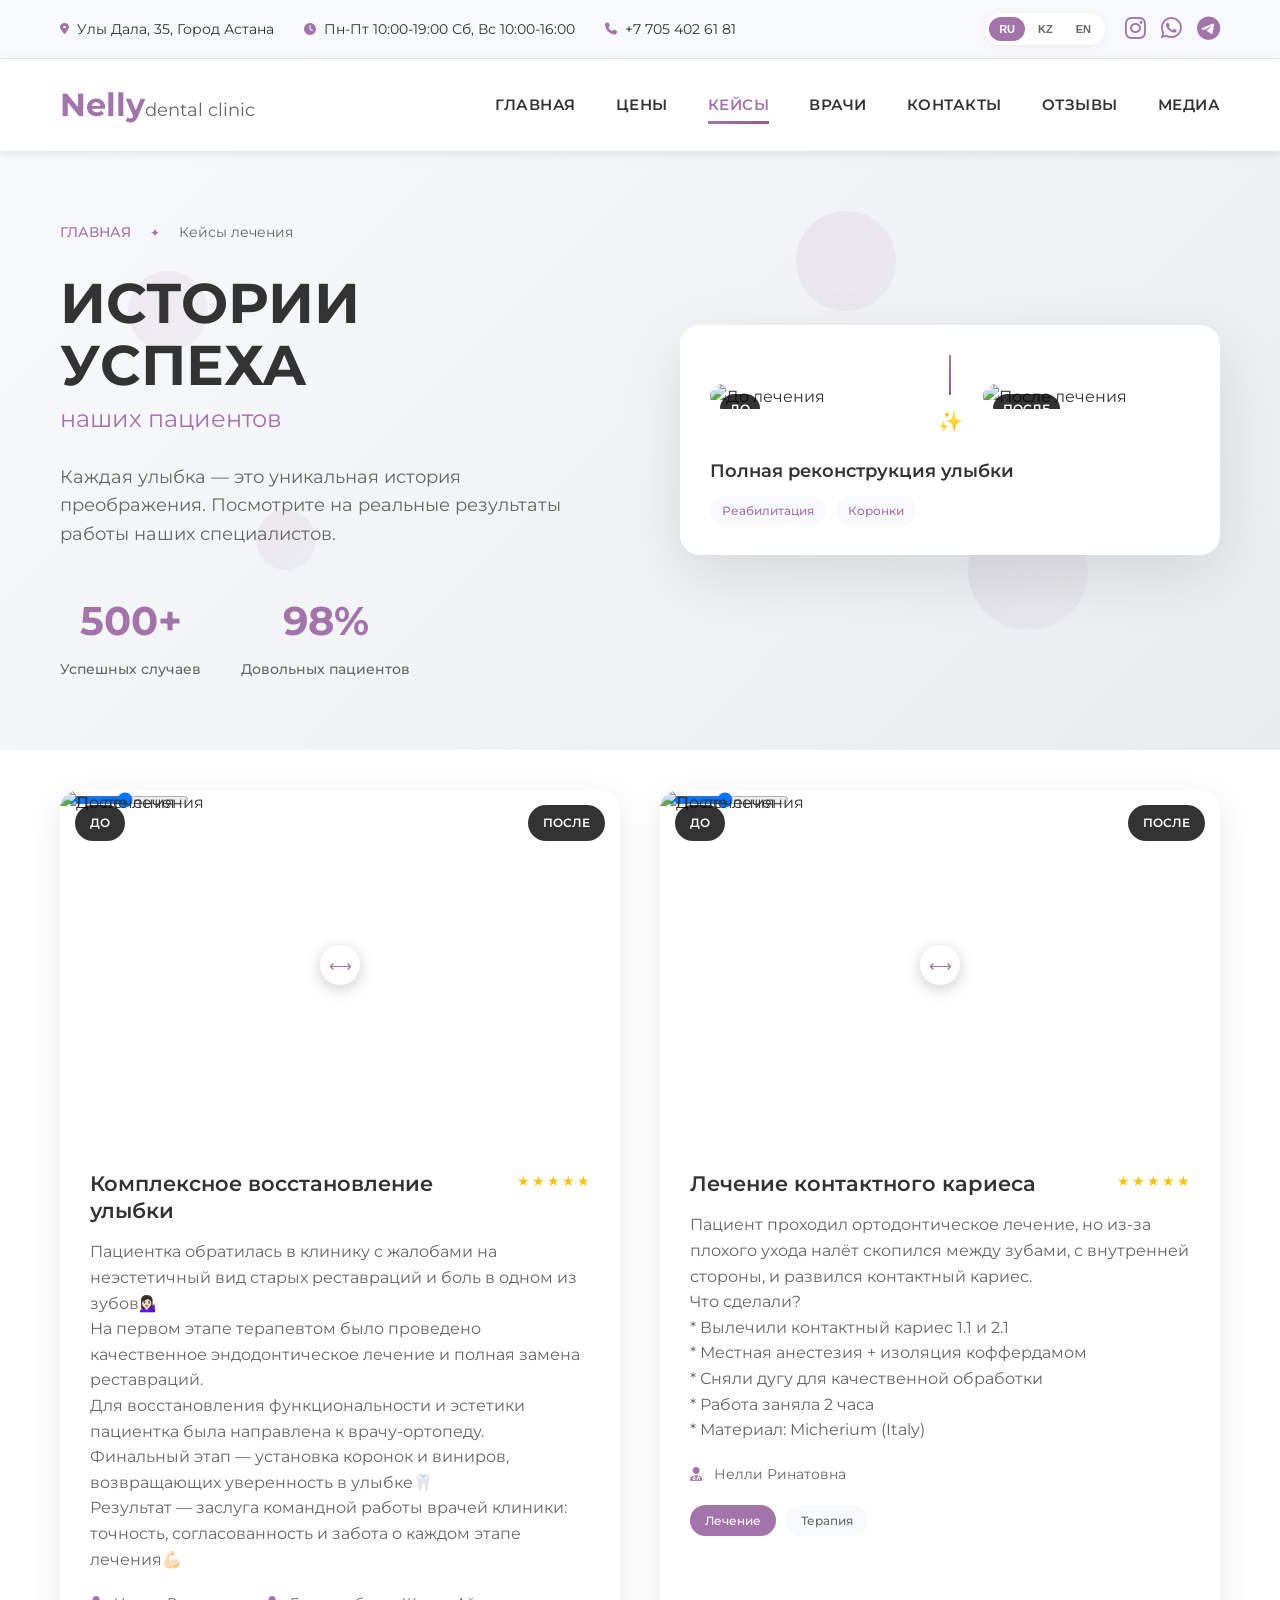
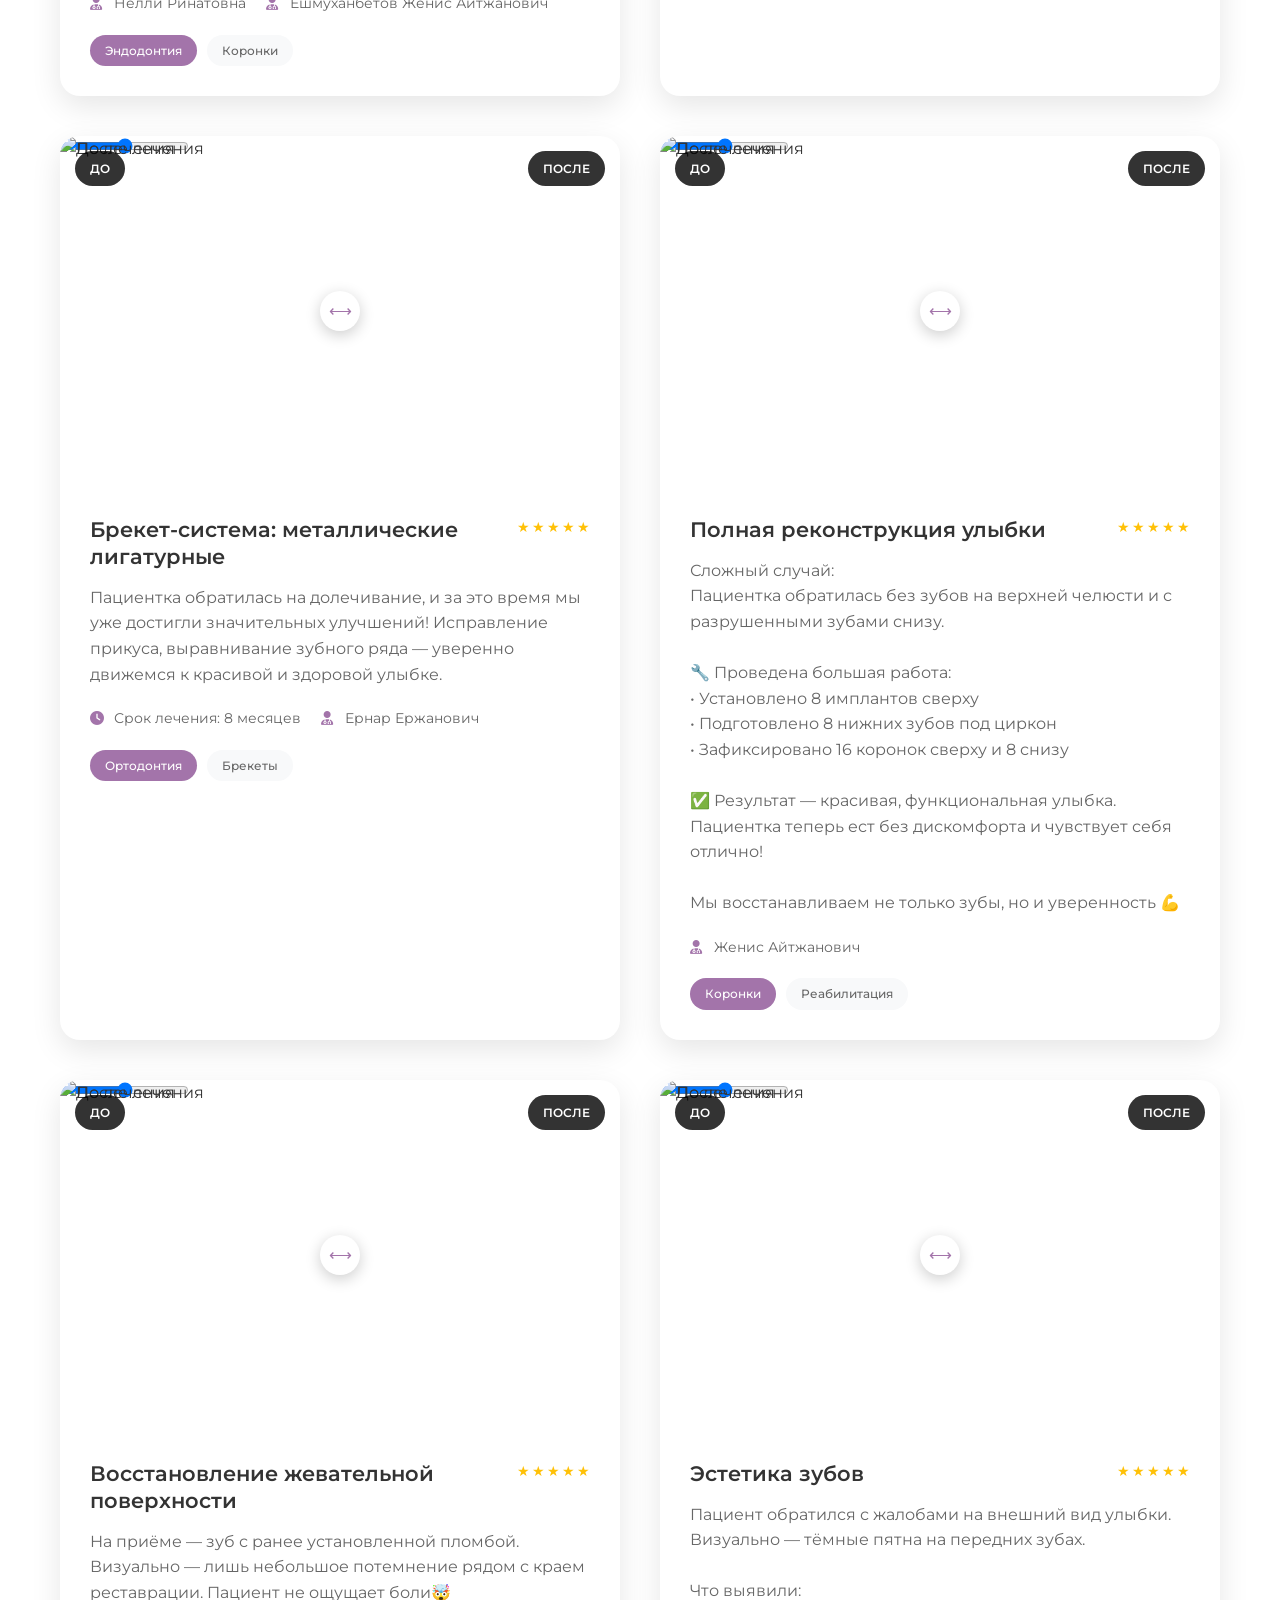
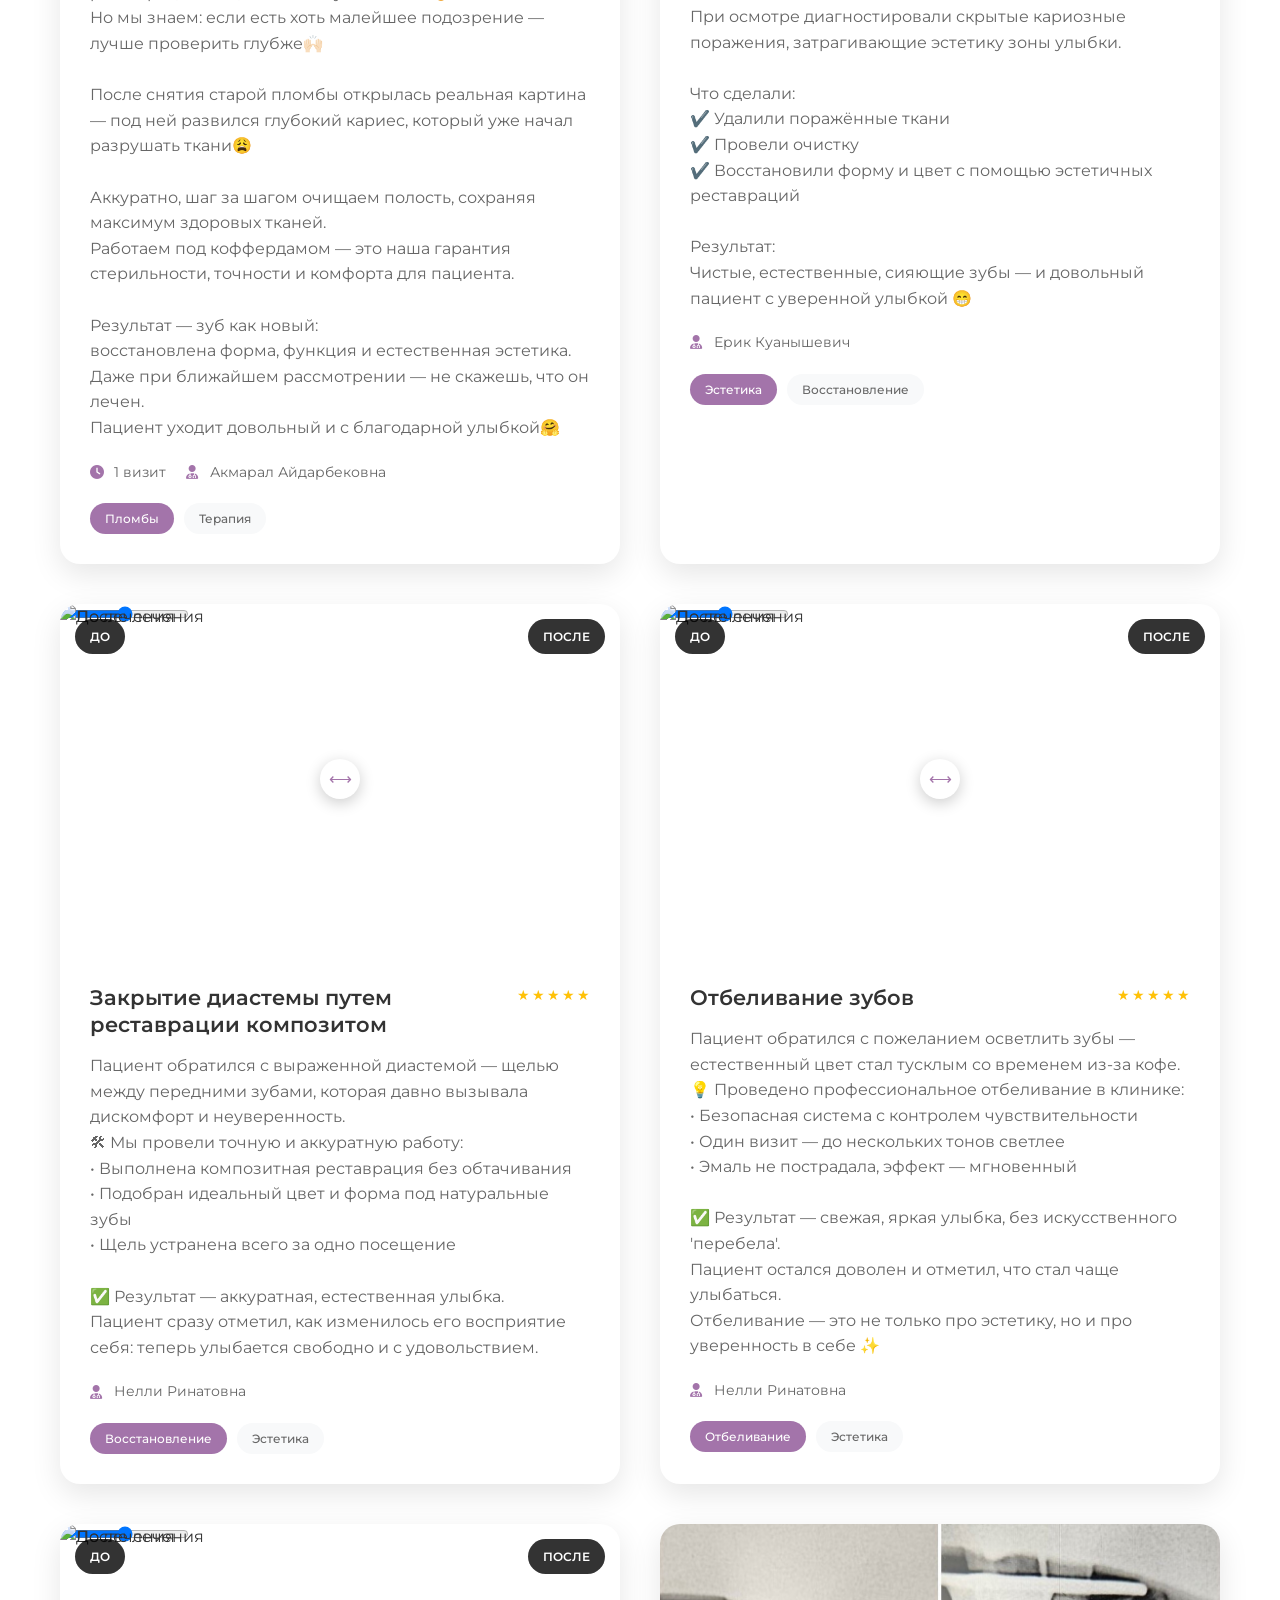
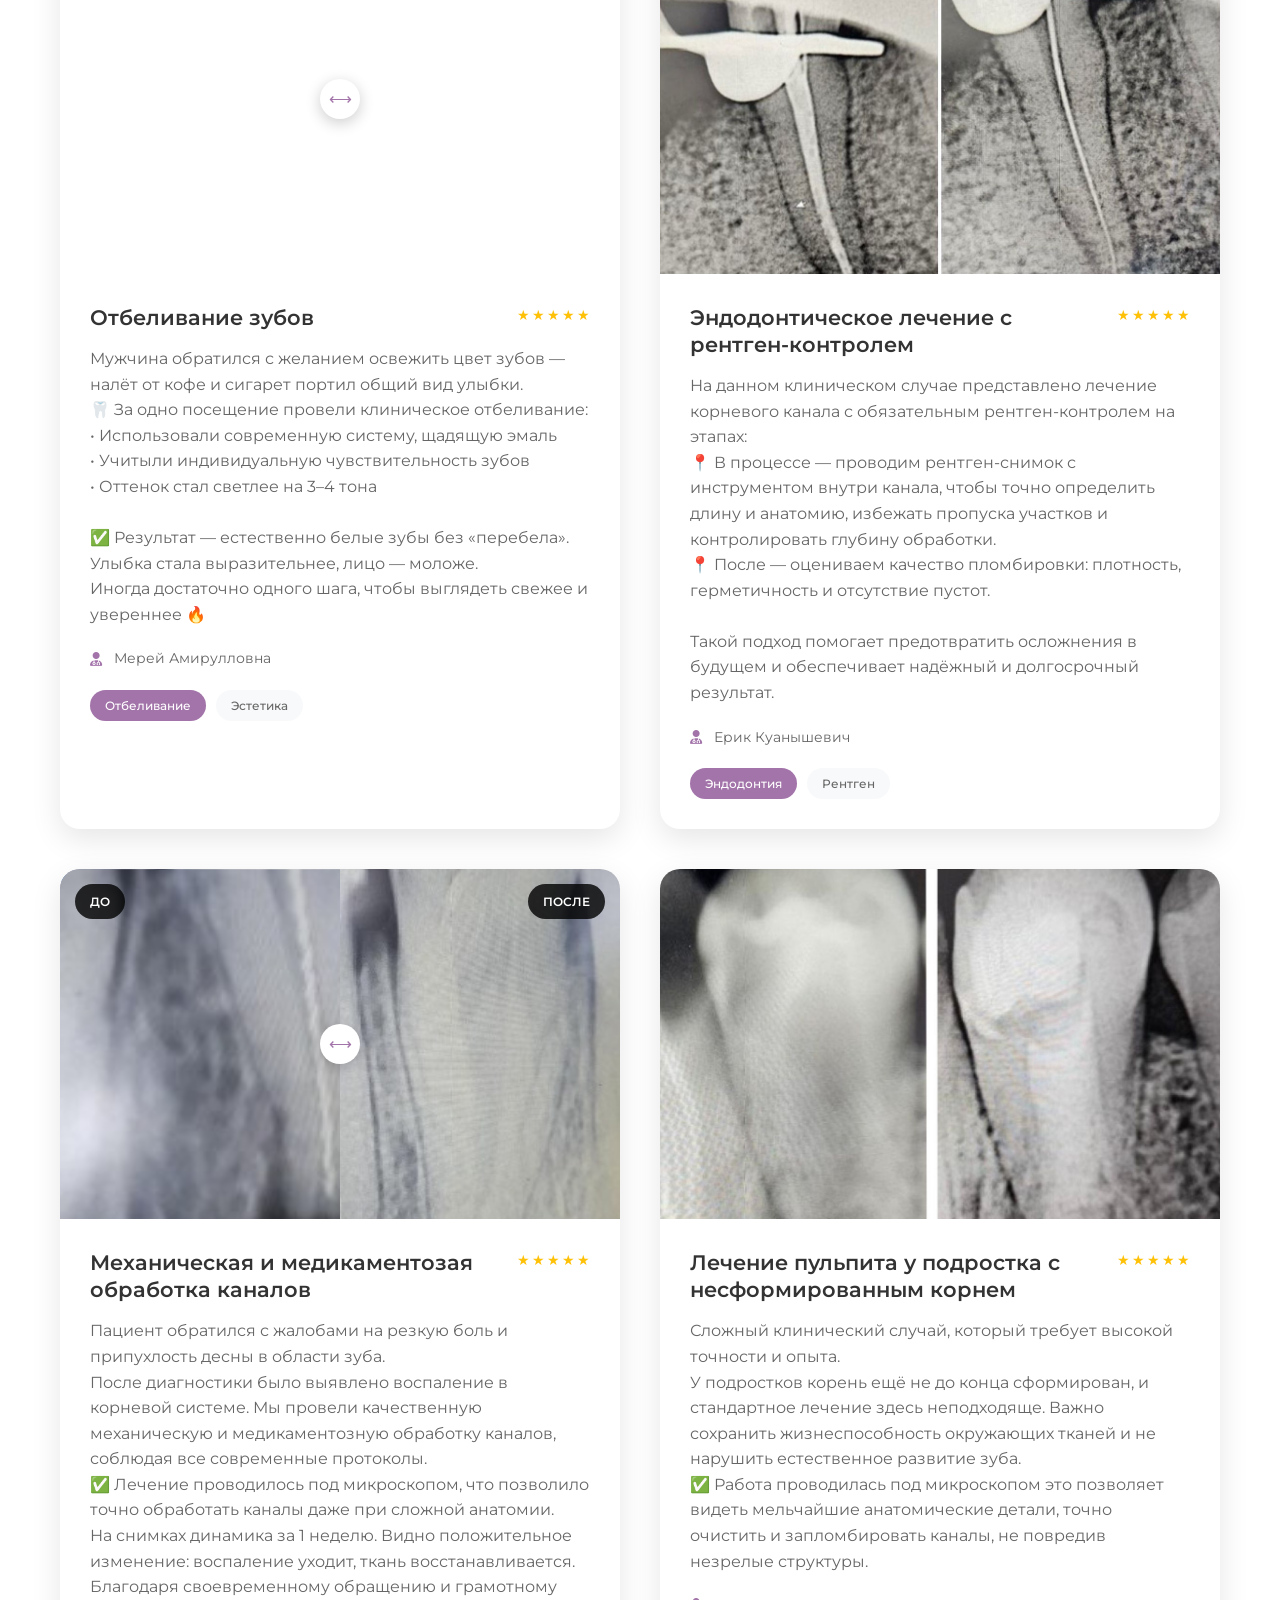
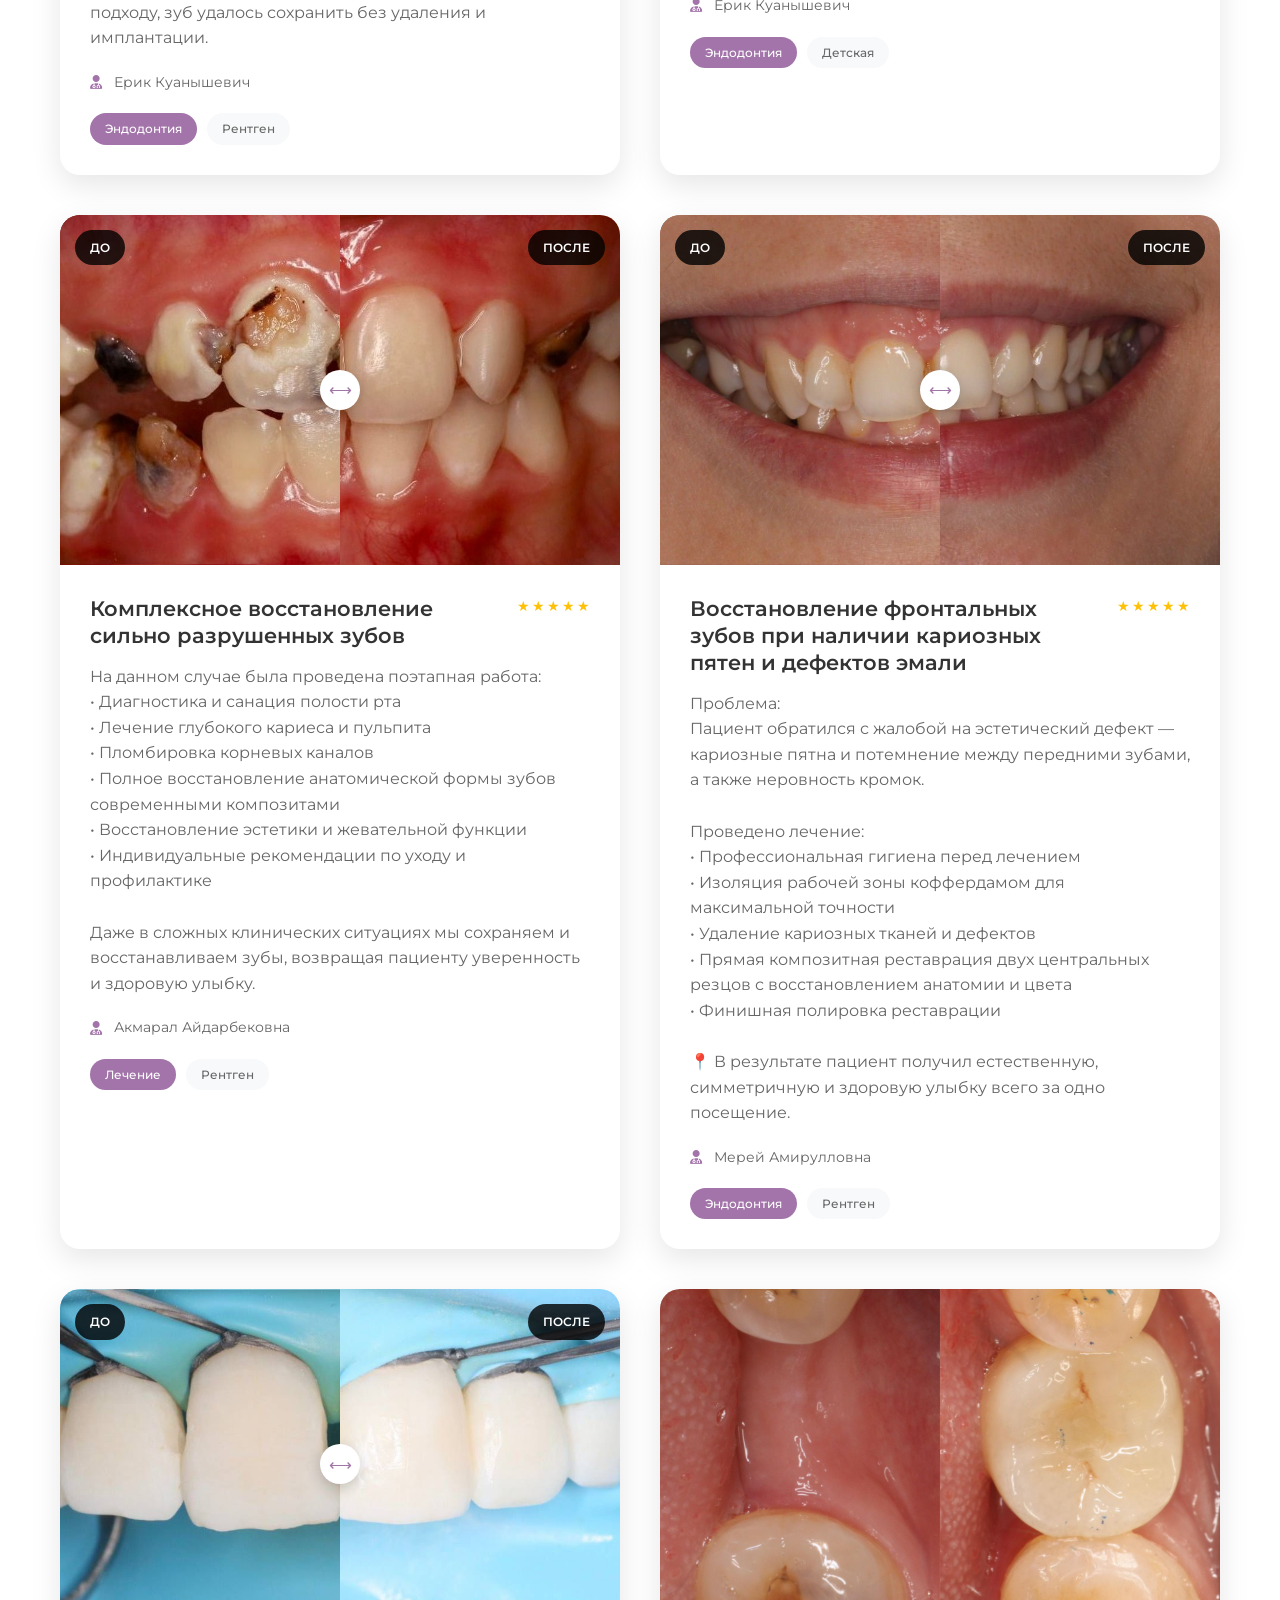
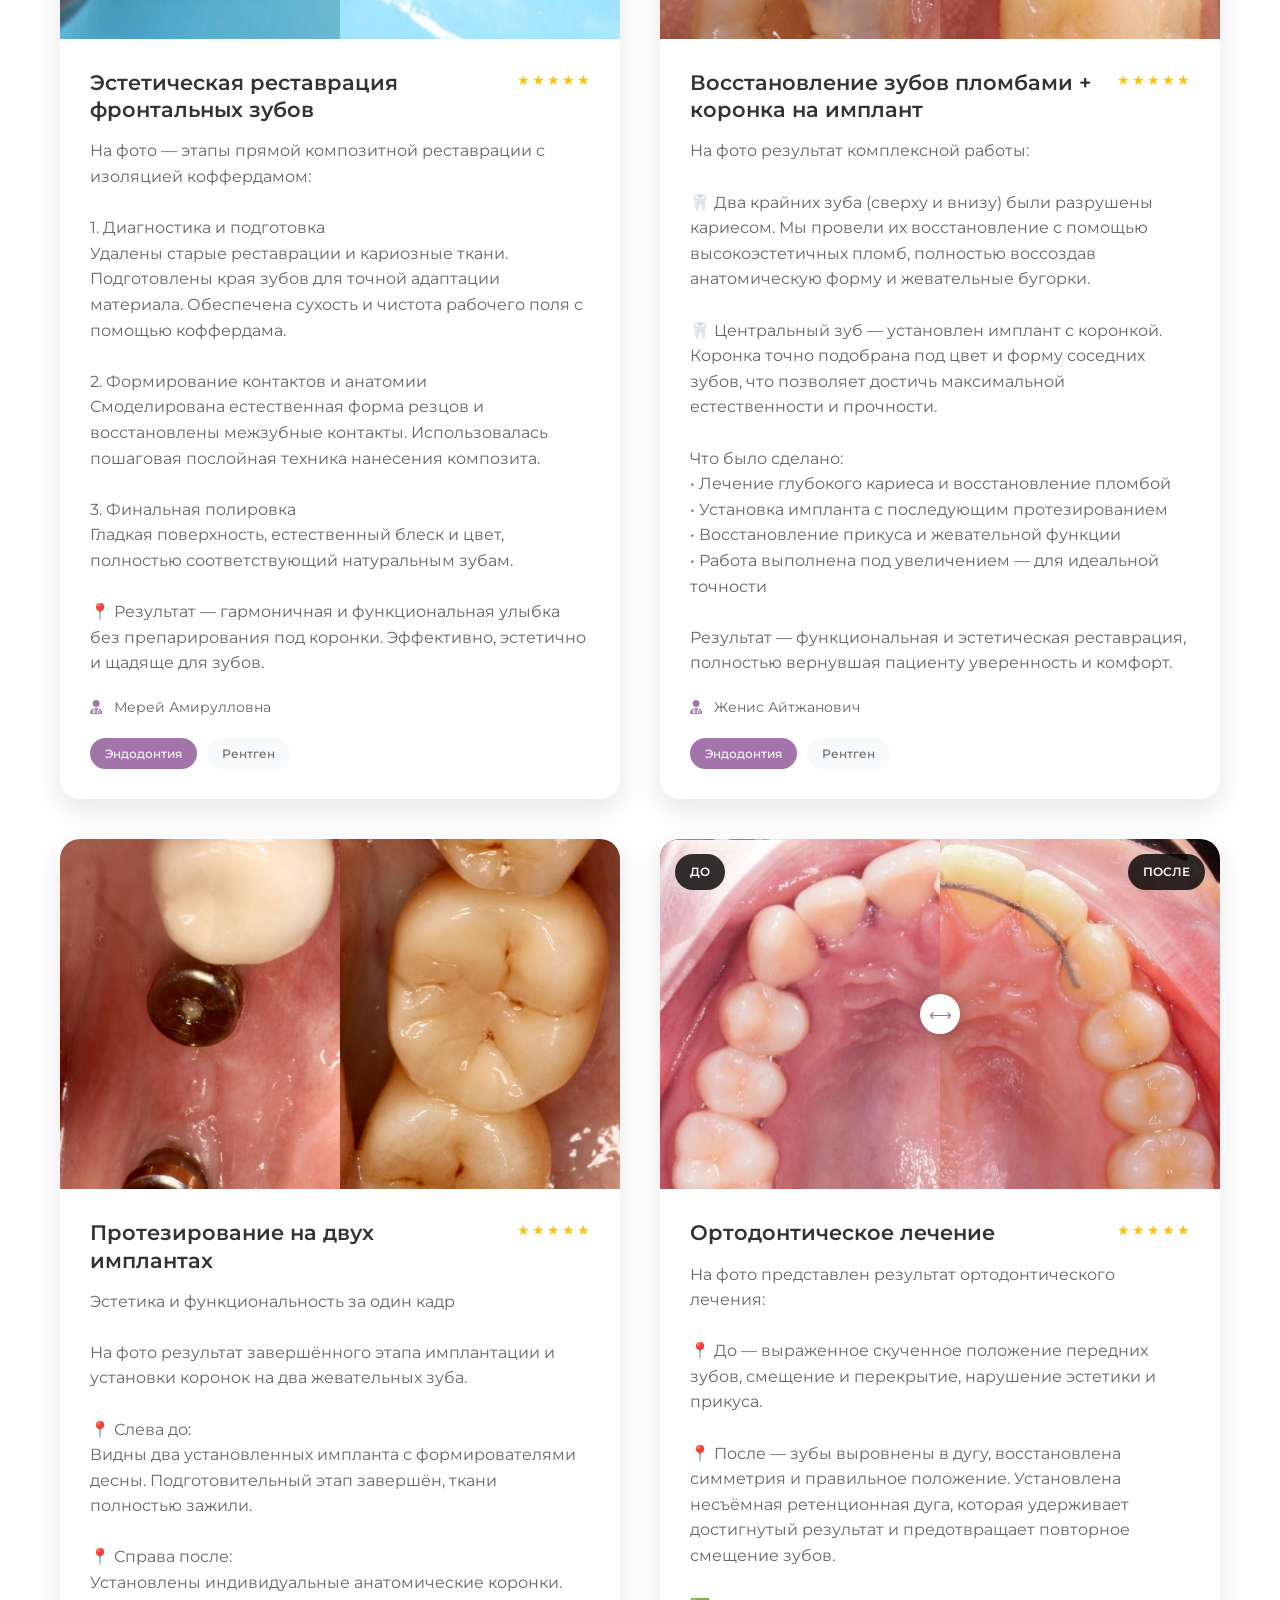
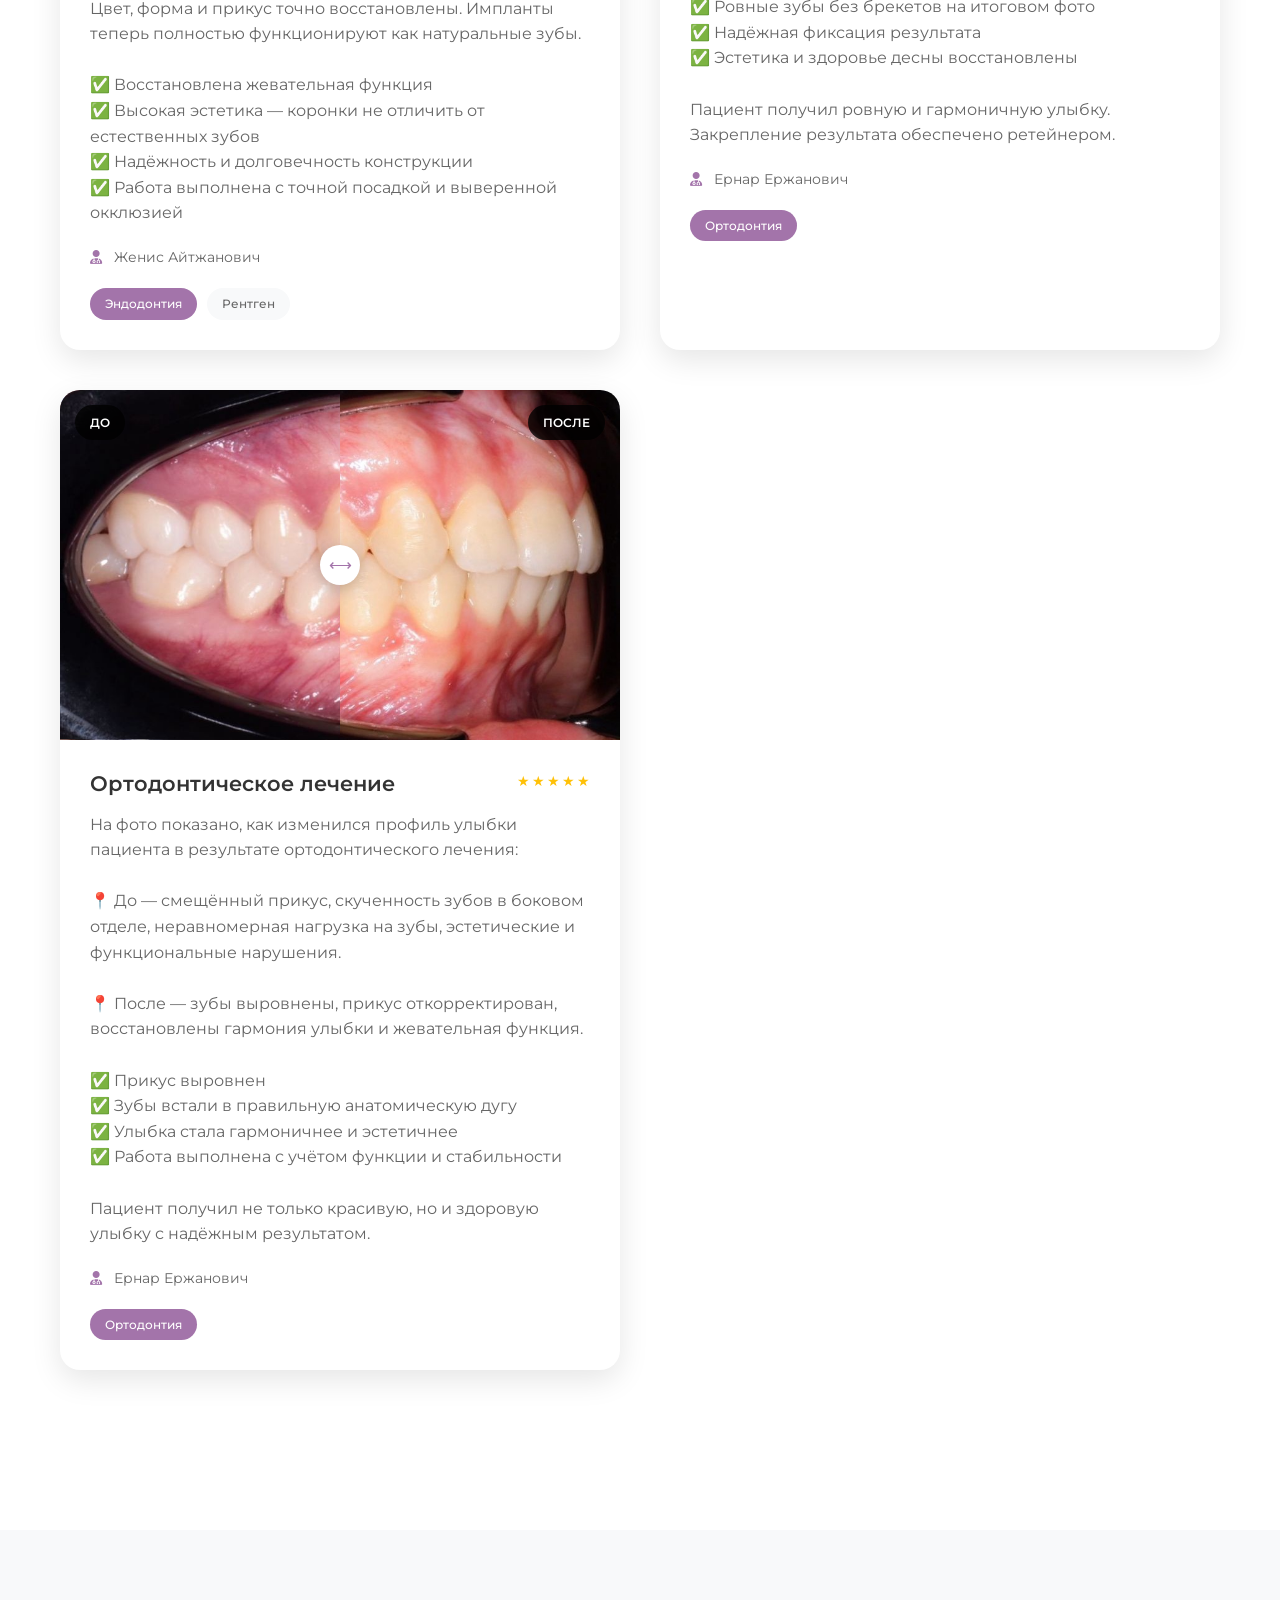
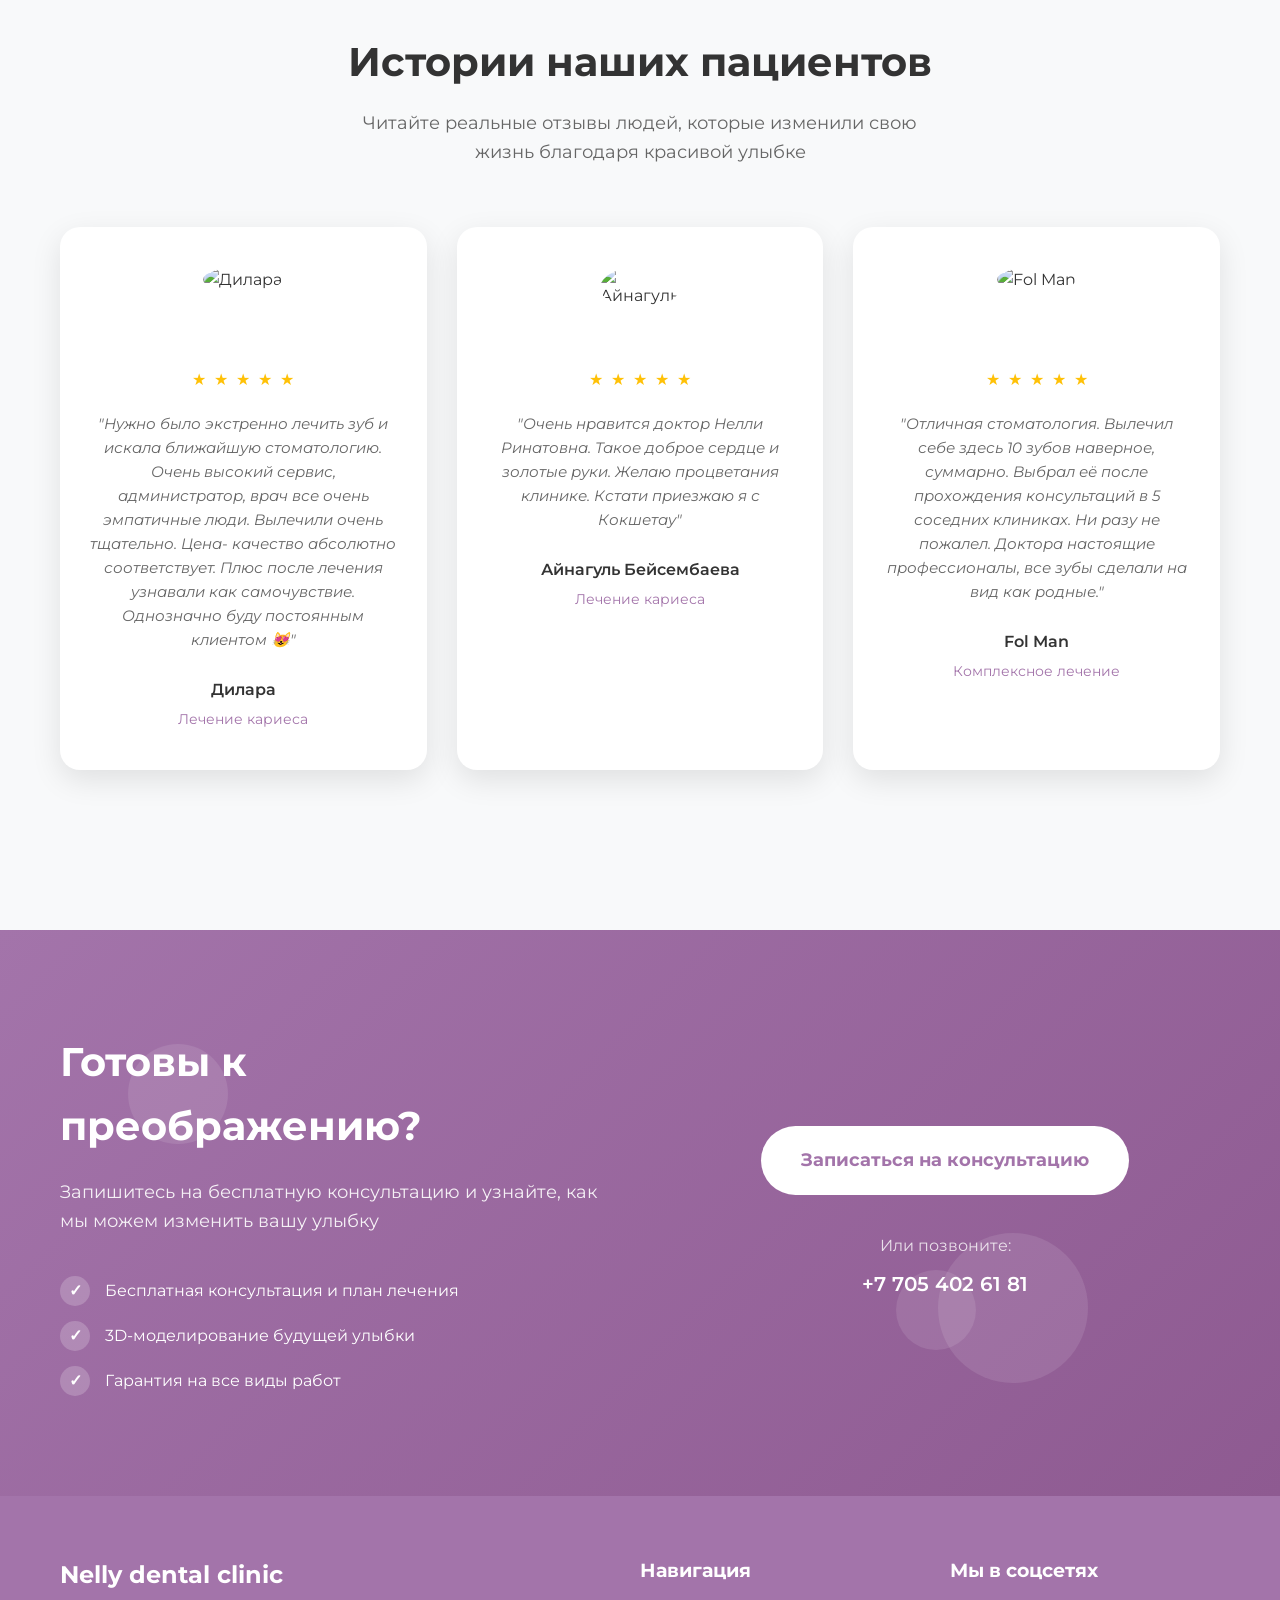
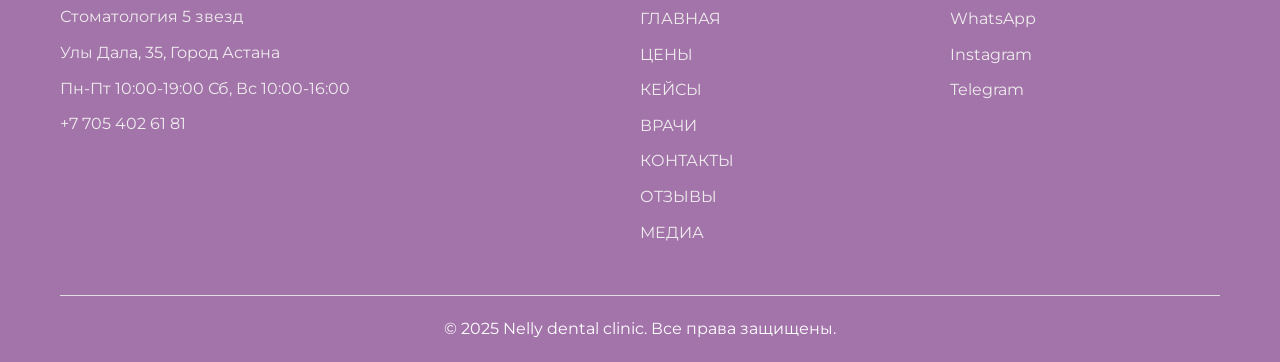
==== commit 18d9ccad: "esfd" ====
--- a/cases/index.html
+++ b/cases/index.html
@@ -195,7 +195,7 @@
         <div class="container">
             <div class="cases-grid-beautiful">
                 <!-- Case 1: Complex Restoration -->
-                <div class="case-card-beautiful featured">
+                <div class="case-card-beautiful">
                     <div class="case-image-beautiful">
                         <div class="before-after-slider">
                             <div class="slider-image before-img">
@@ -233,6 +233,10 @@
                                 <i class="fa-solid fa-user-doctor"></i>
                                 <span>Ешмуханбетов Женис Айтжанович</span>
                             </div>
+                        </div>
+                        <div class="case-tags-beautiful">
+                            <span class="tag primary" data-translate="tag_endodontics">"Эндодонтия"</span>
+                            <span class="tag" data-translate="tag_crowns">Коронки</span>
                         </div>
                     </div>
                 </div>
@@ -445,7 +449,7 @@
                         <div class="case-details-beautiful">
                             <div class="detail-item">
                                 <i class="fa-solid fa-user-doctor"></i>
-                                <span>Ерік Қуанышұлы</span>
+                                <span>Ерик Куанышевич</span>
                             </div>
                         </div>
                         <div class="case-tags-beautiful">
@@ -728,7 +732,7 @@
                             </div>
                         </div>
                         <div class="case-tags-beautiful">
-                            <span class="tag primary" data-translate="tag_endodontics">Лечение</span>
+                            <span class="tag primary" data-translate="tag_treatment">Лечение</span>
                             <span class="tag" data-translate="tag_xray">Восстановление</span>
                         </div>
                     </div>
--- a/css/styles.css
+++ b/css/styles.css
@@ -2502,14 +2502,14 @@
 
 .video-thumbnail-beautiful {
   position: relative;
-  height: 250px;
+  height: 350px;
   overflow: hidden;
 }
 
 .video-thumbnail-beautiful img {
   width: 100%;
   height: 100%;
-  object-fit: cover;
+  object-fit: contain;
   object-position: center 40%;
   transition: transform 0.5s ease;
 }
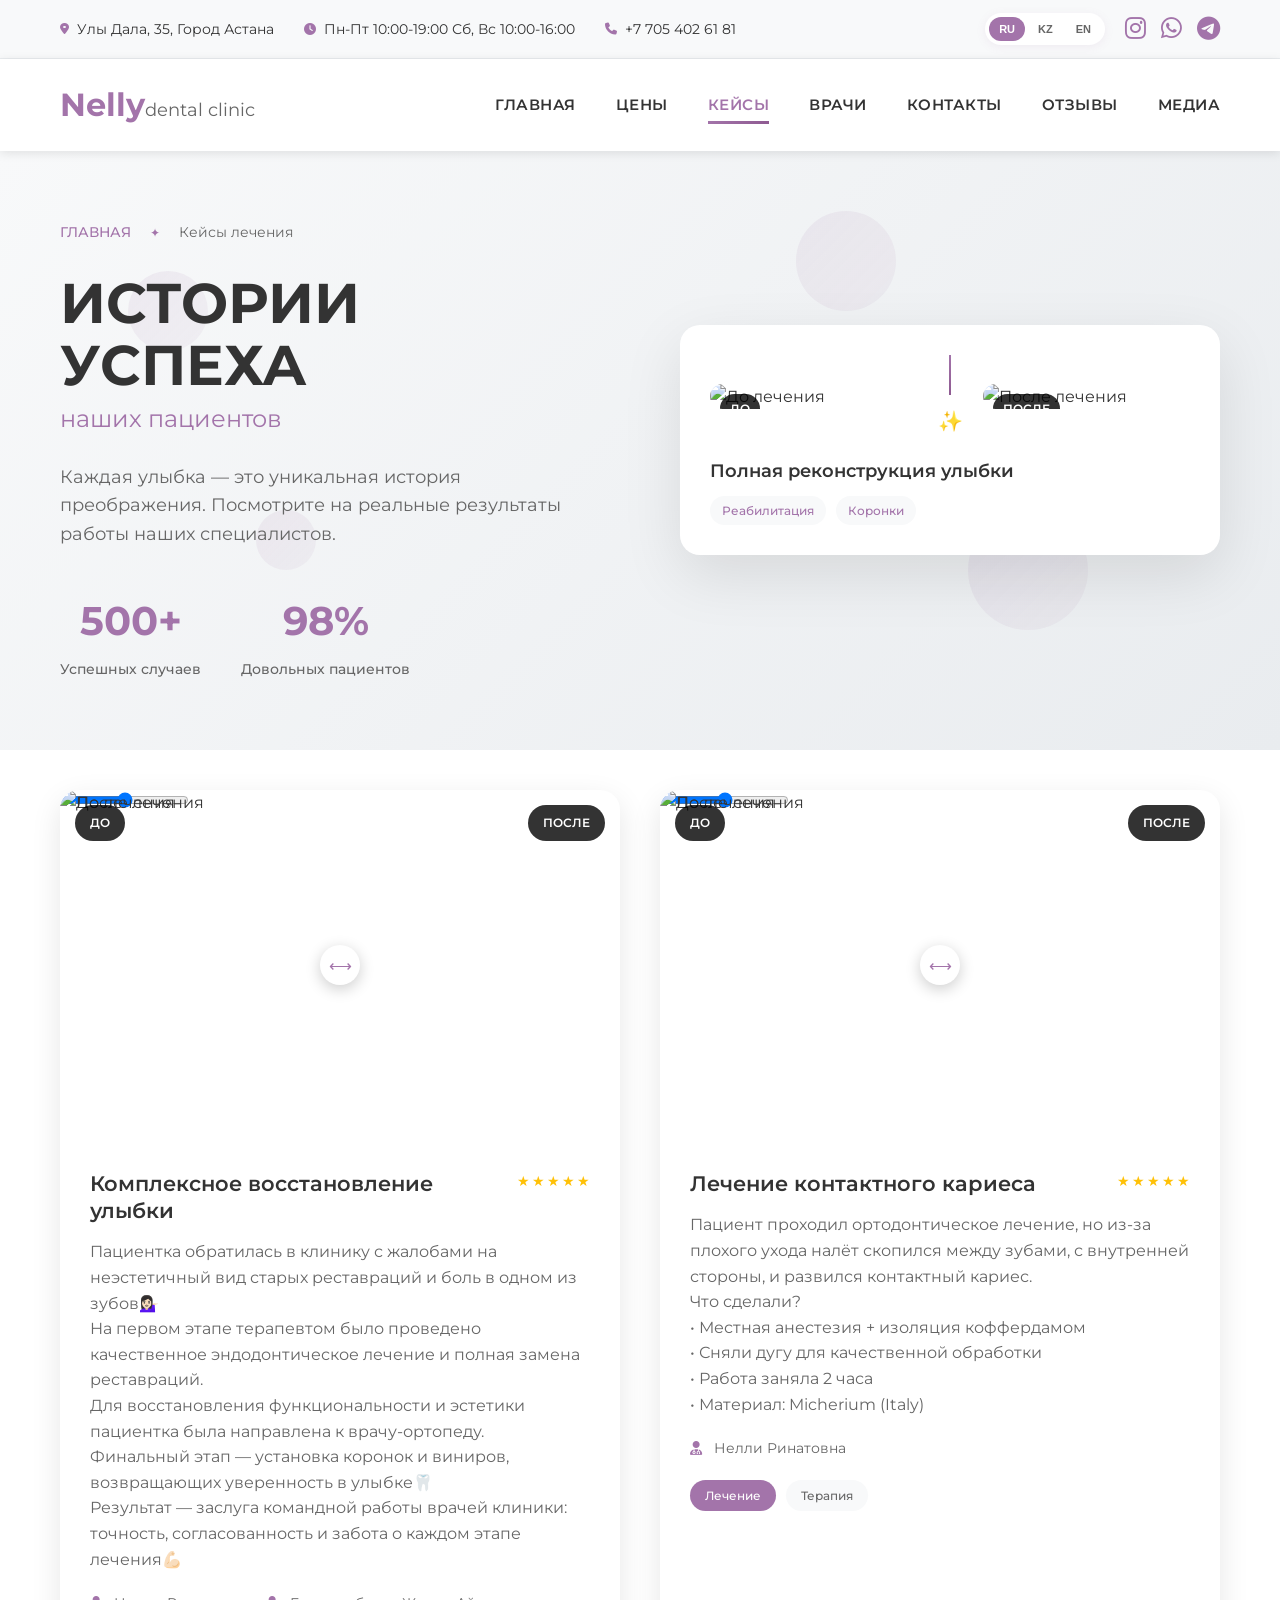
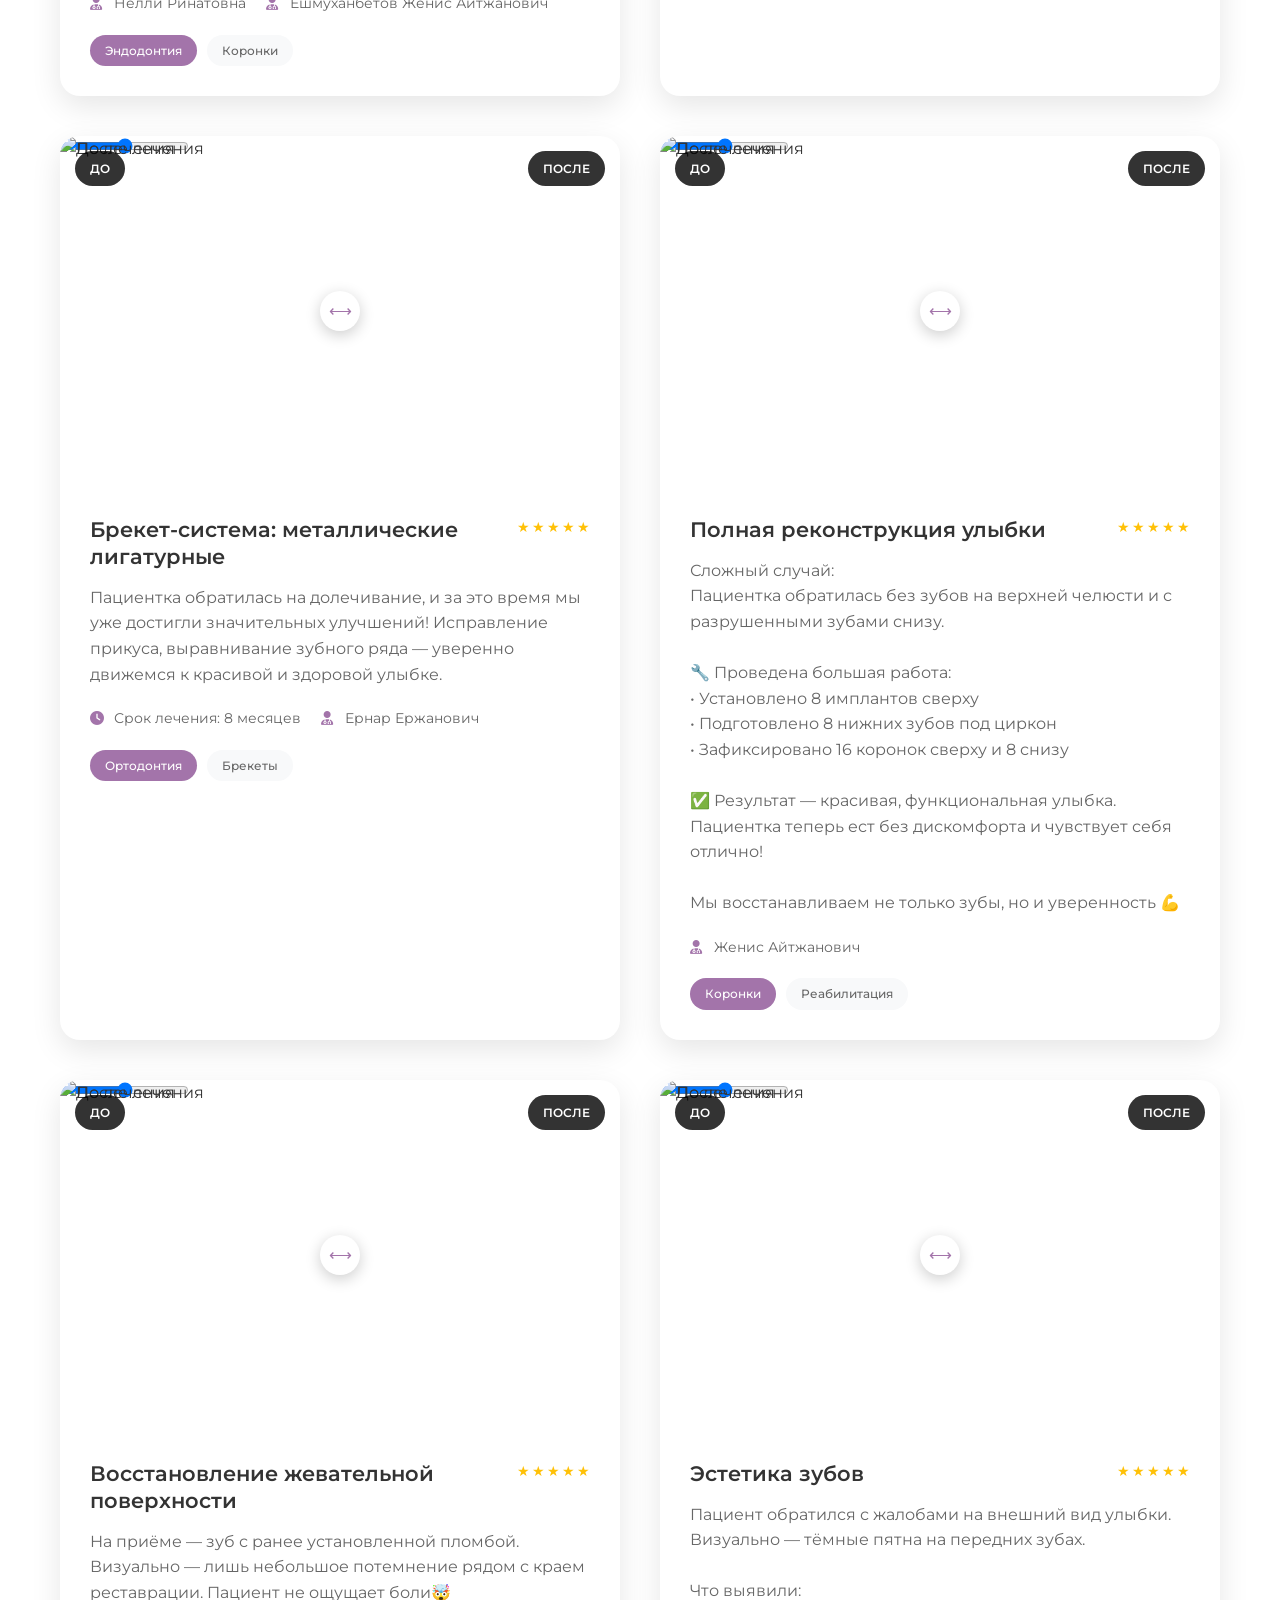
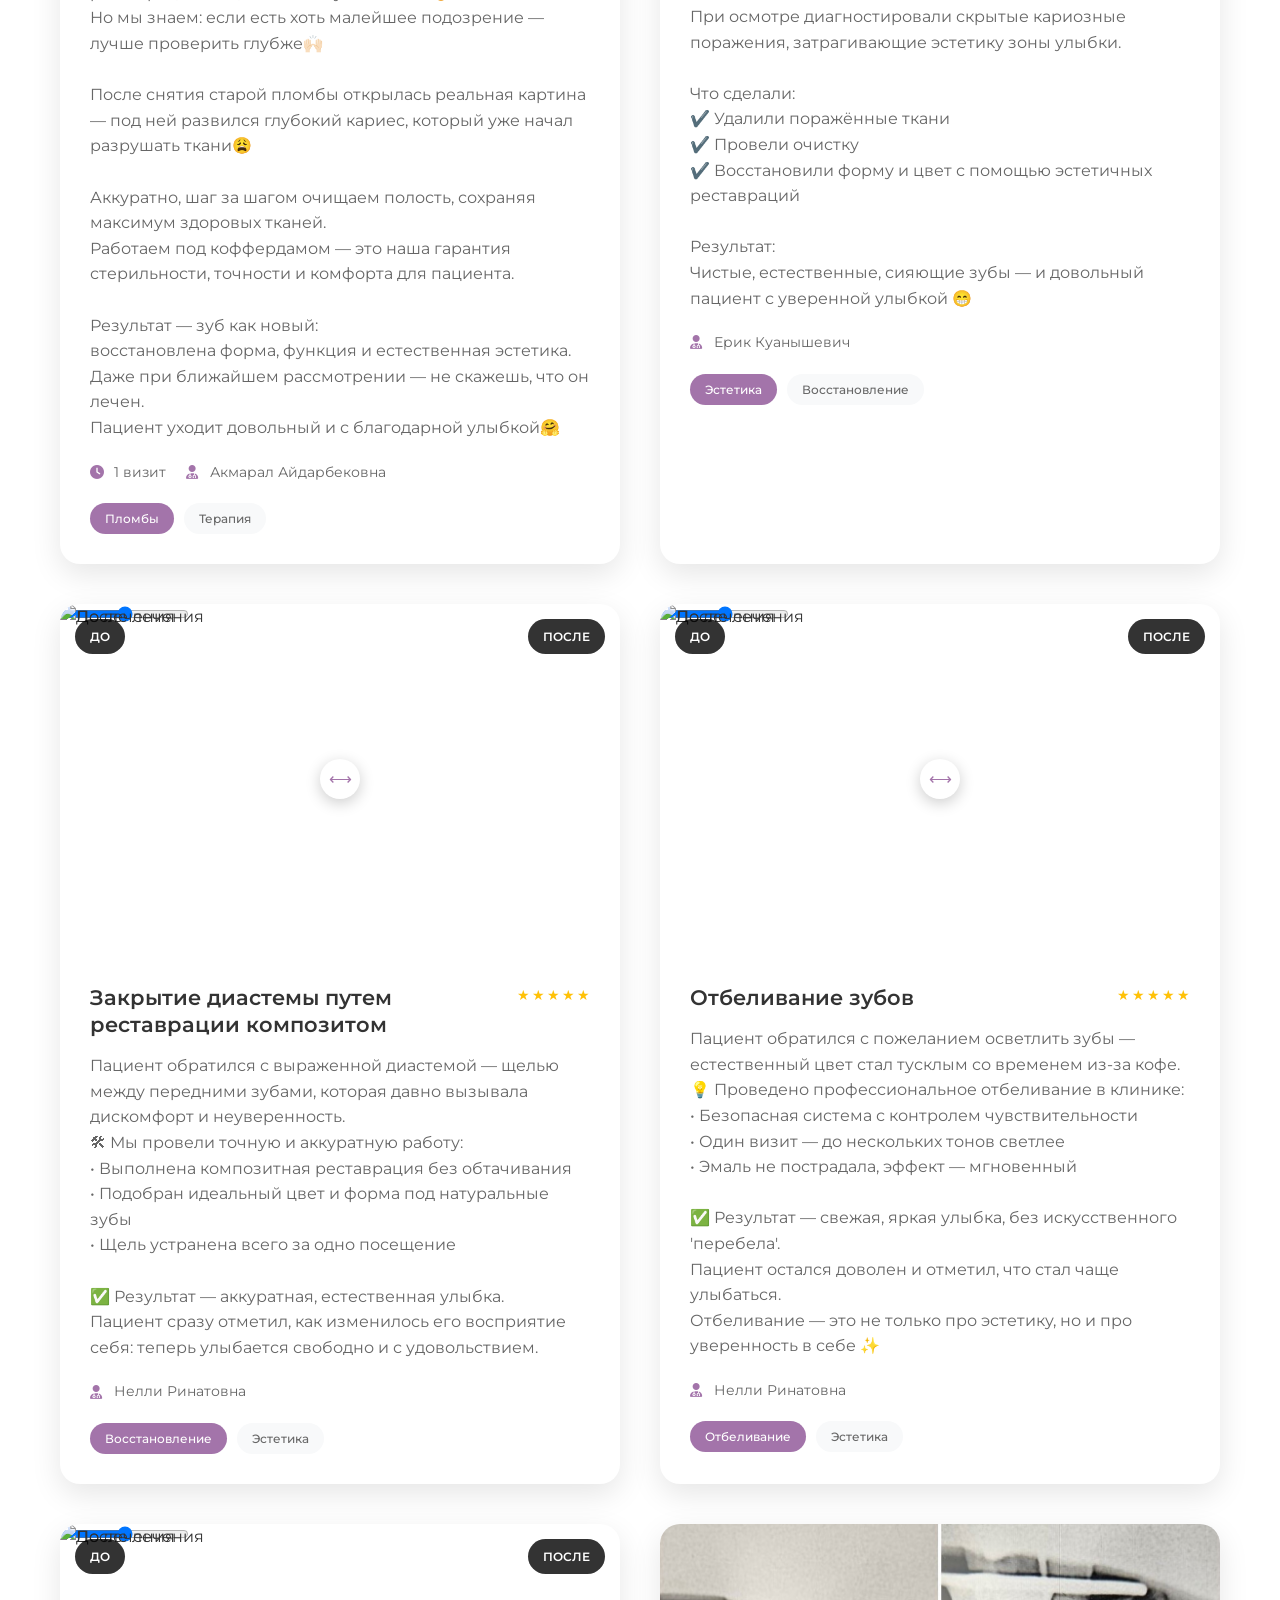
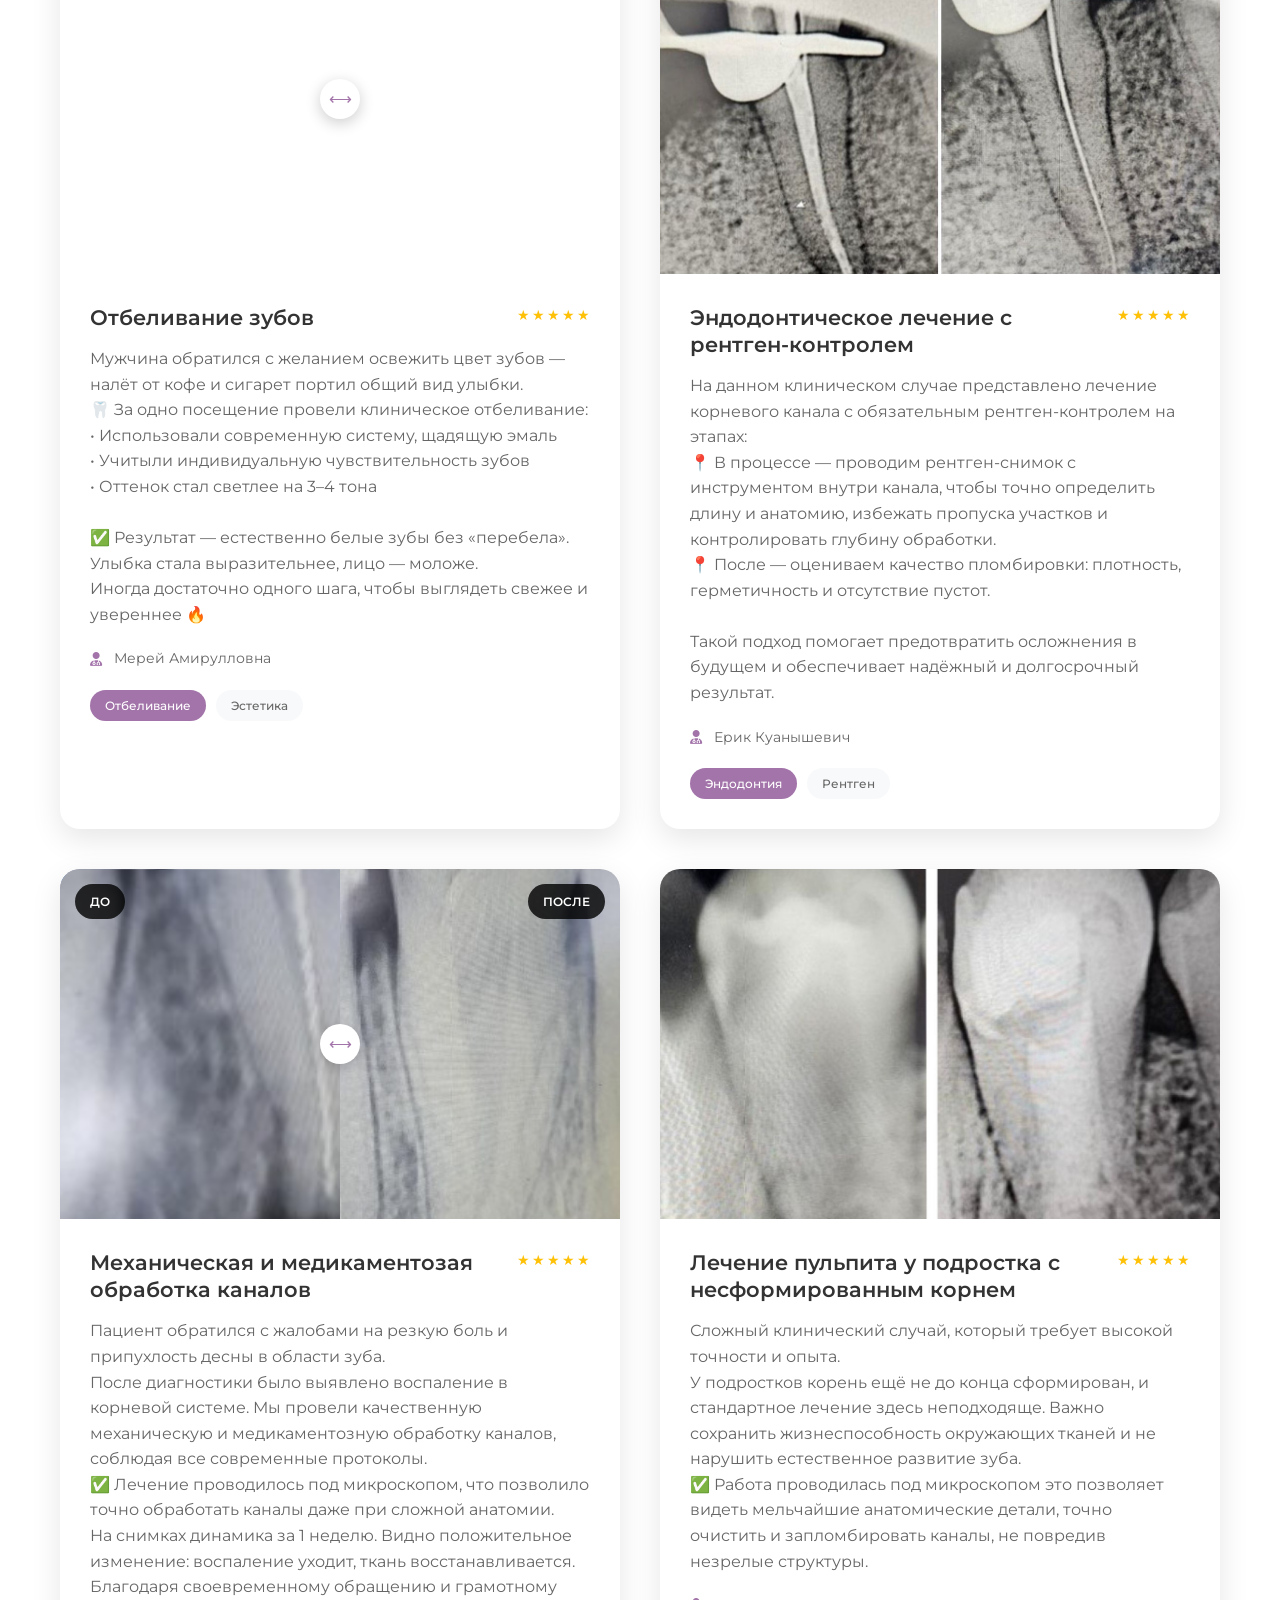
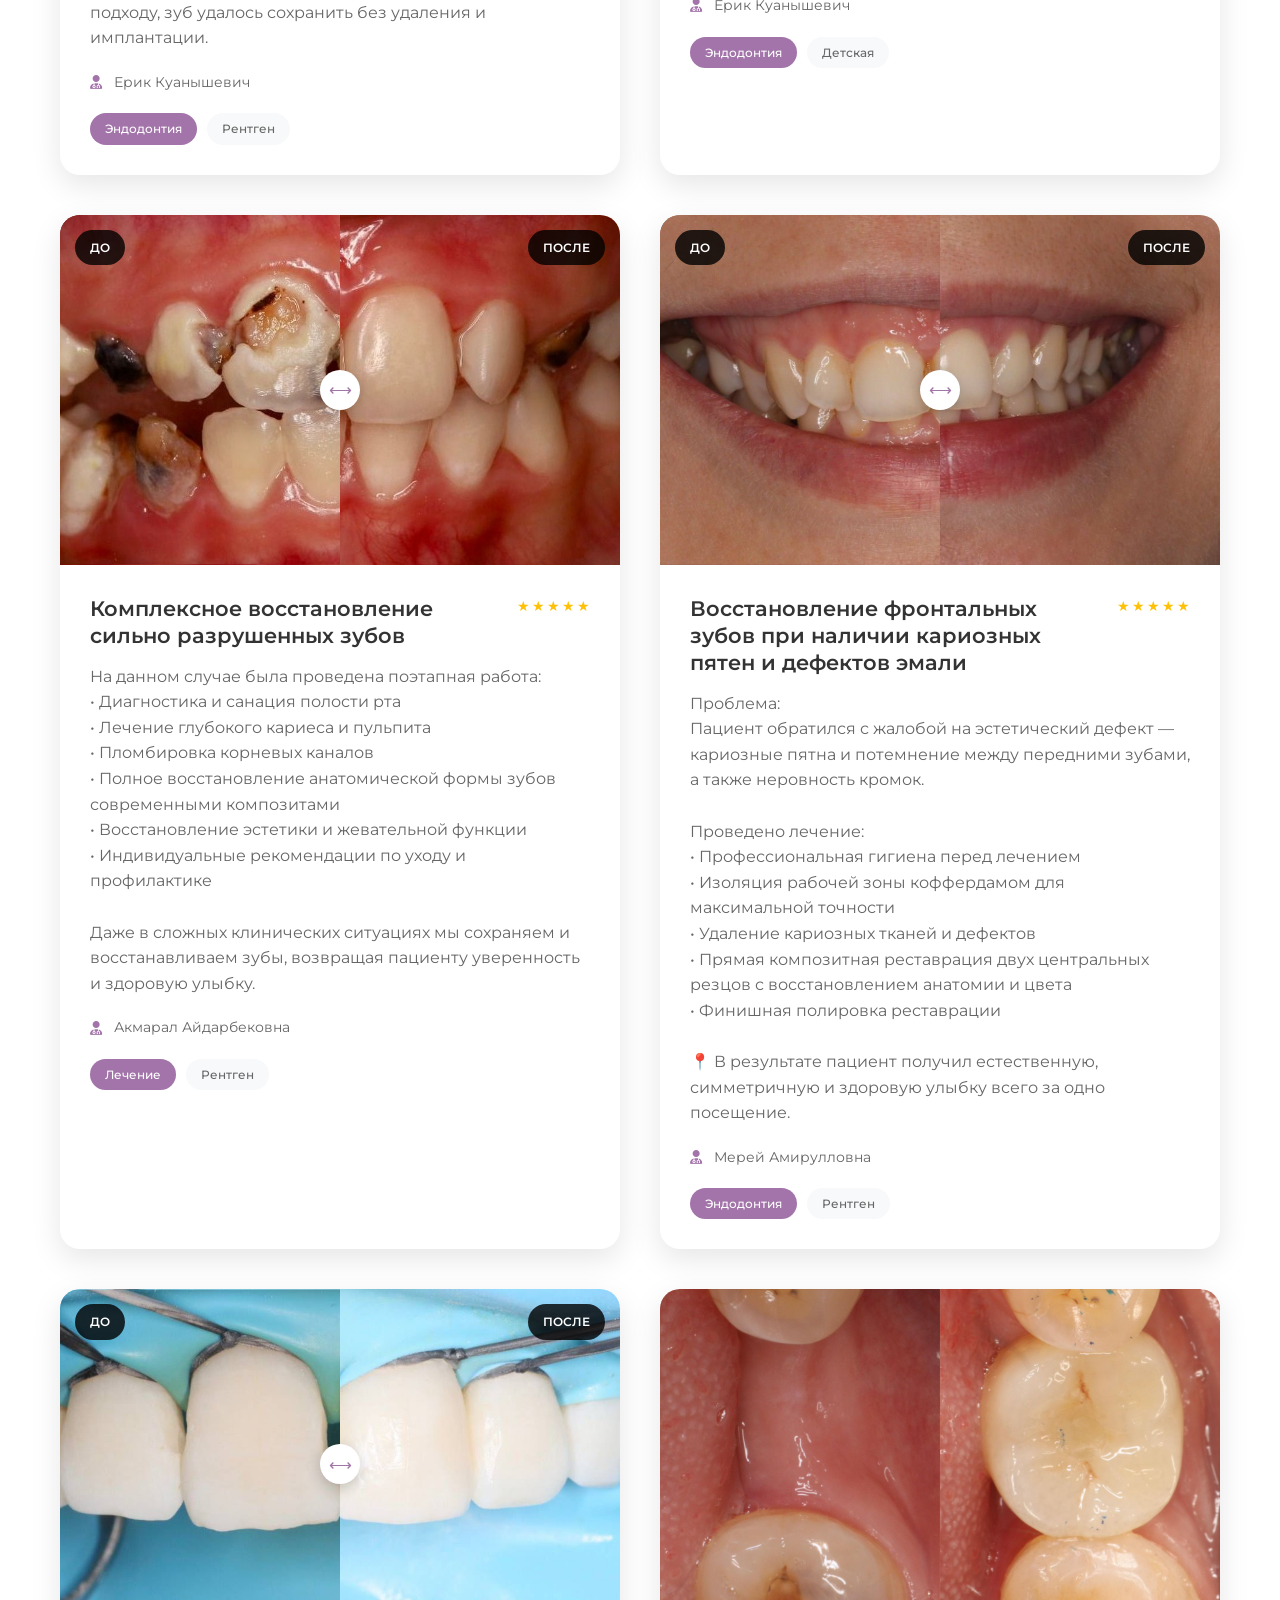
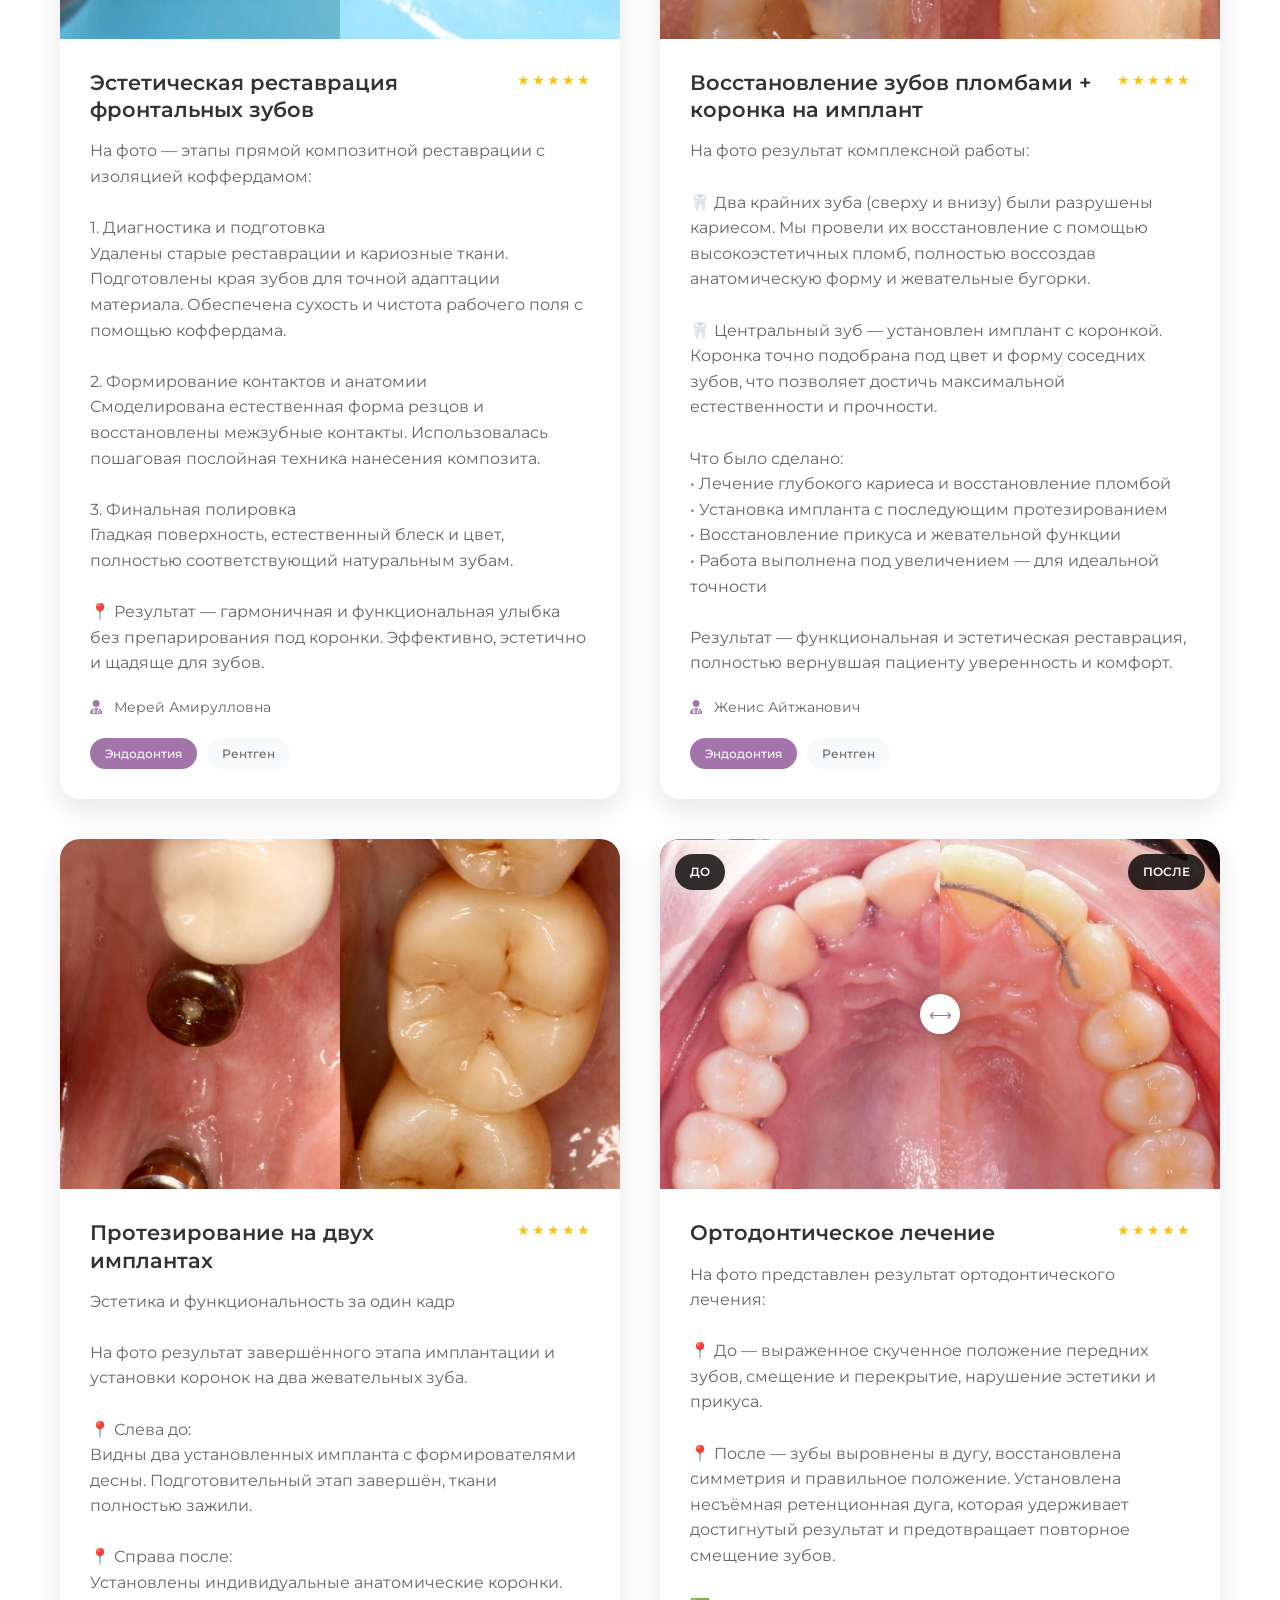
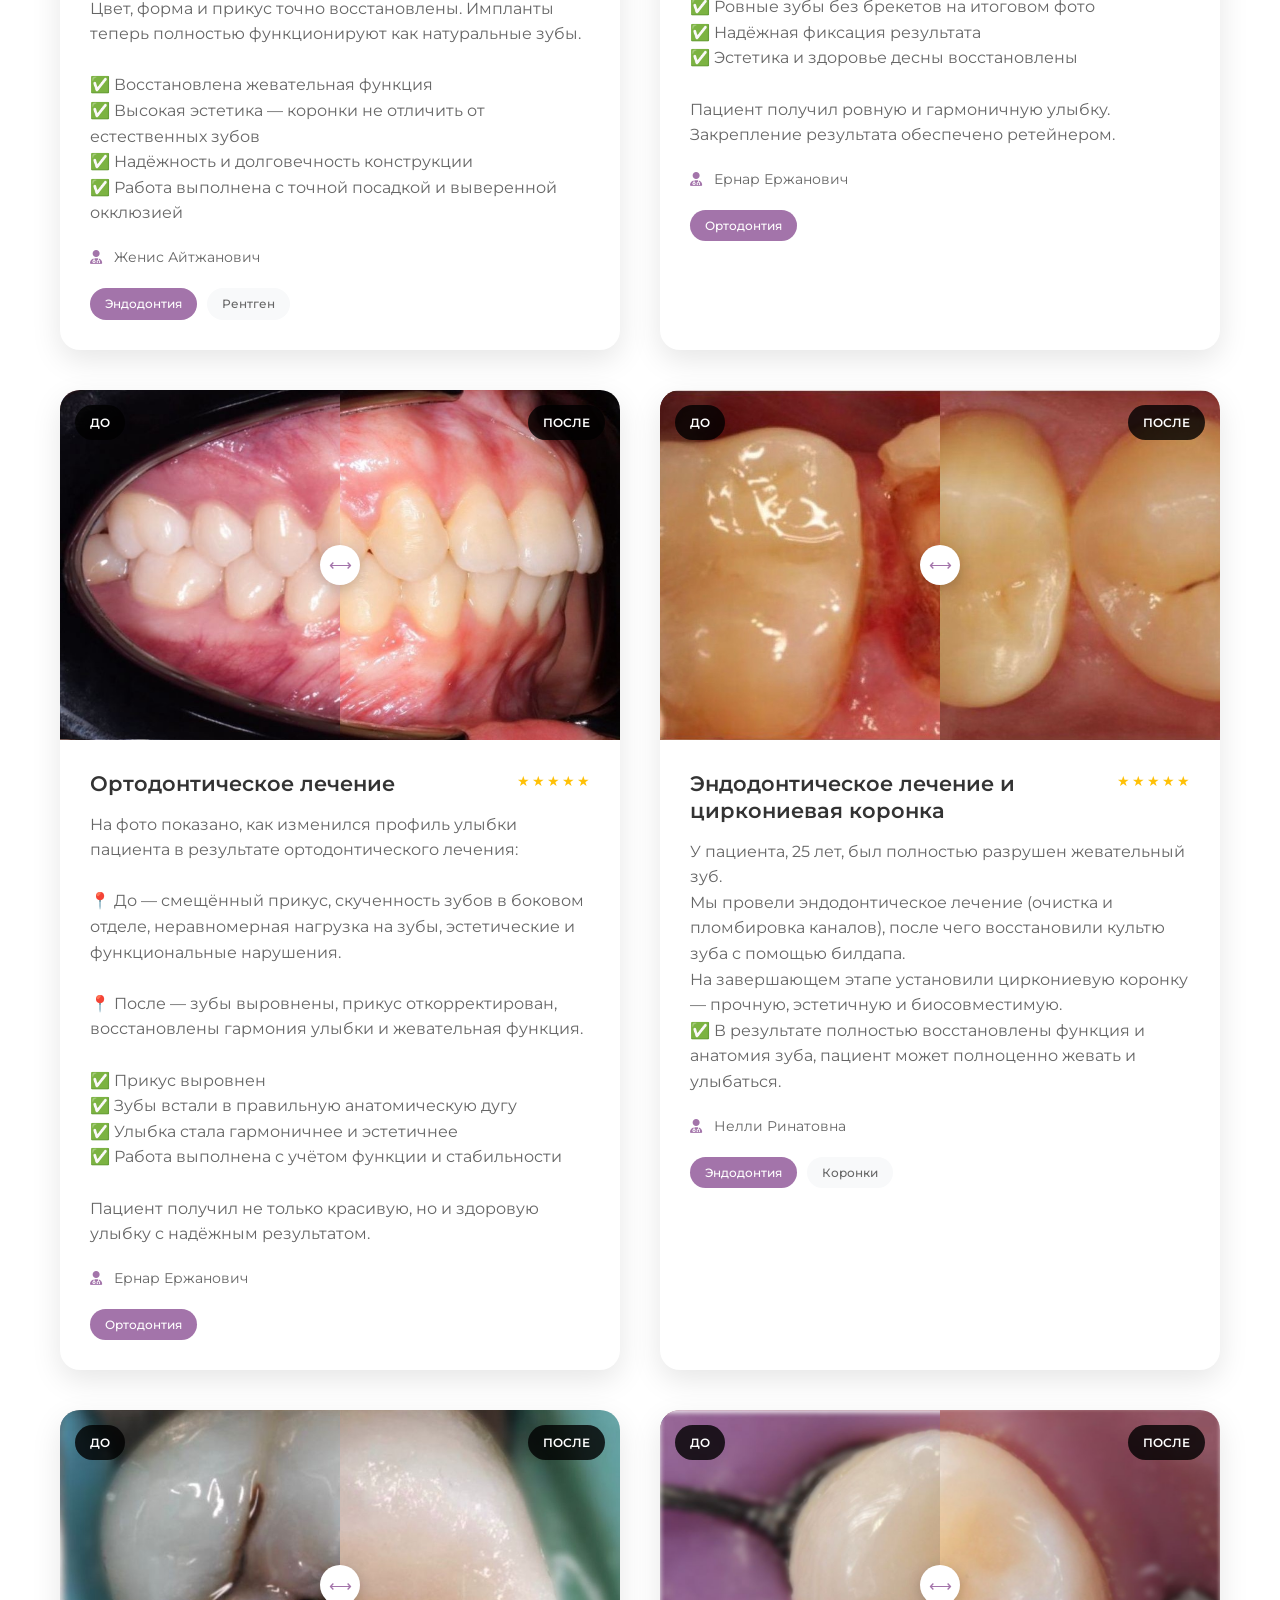
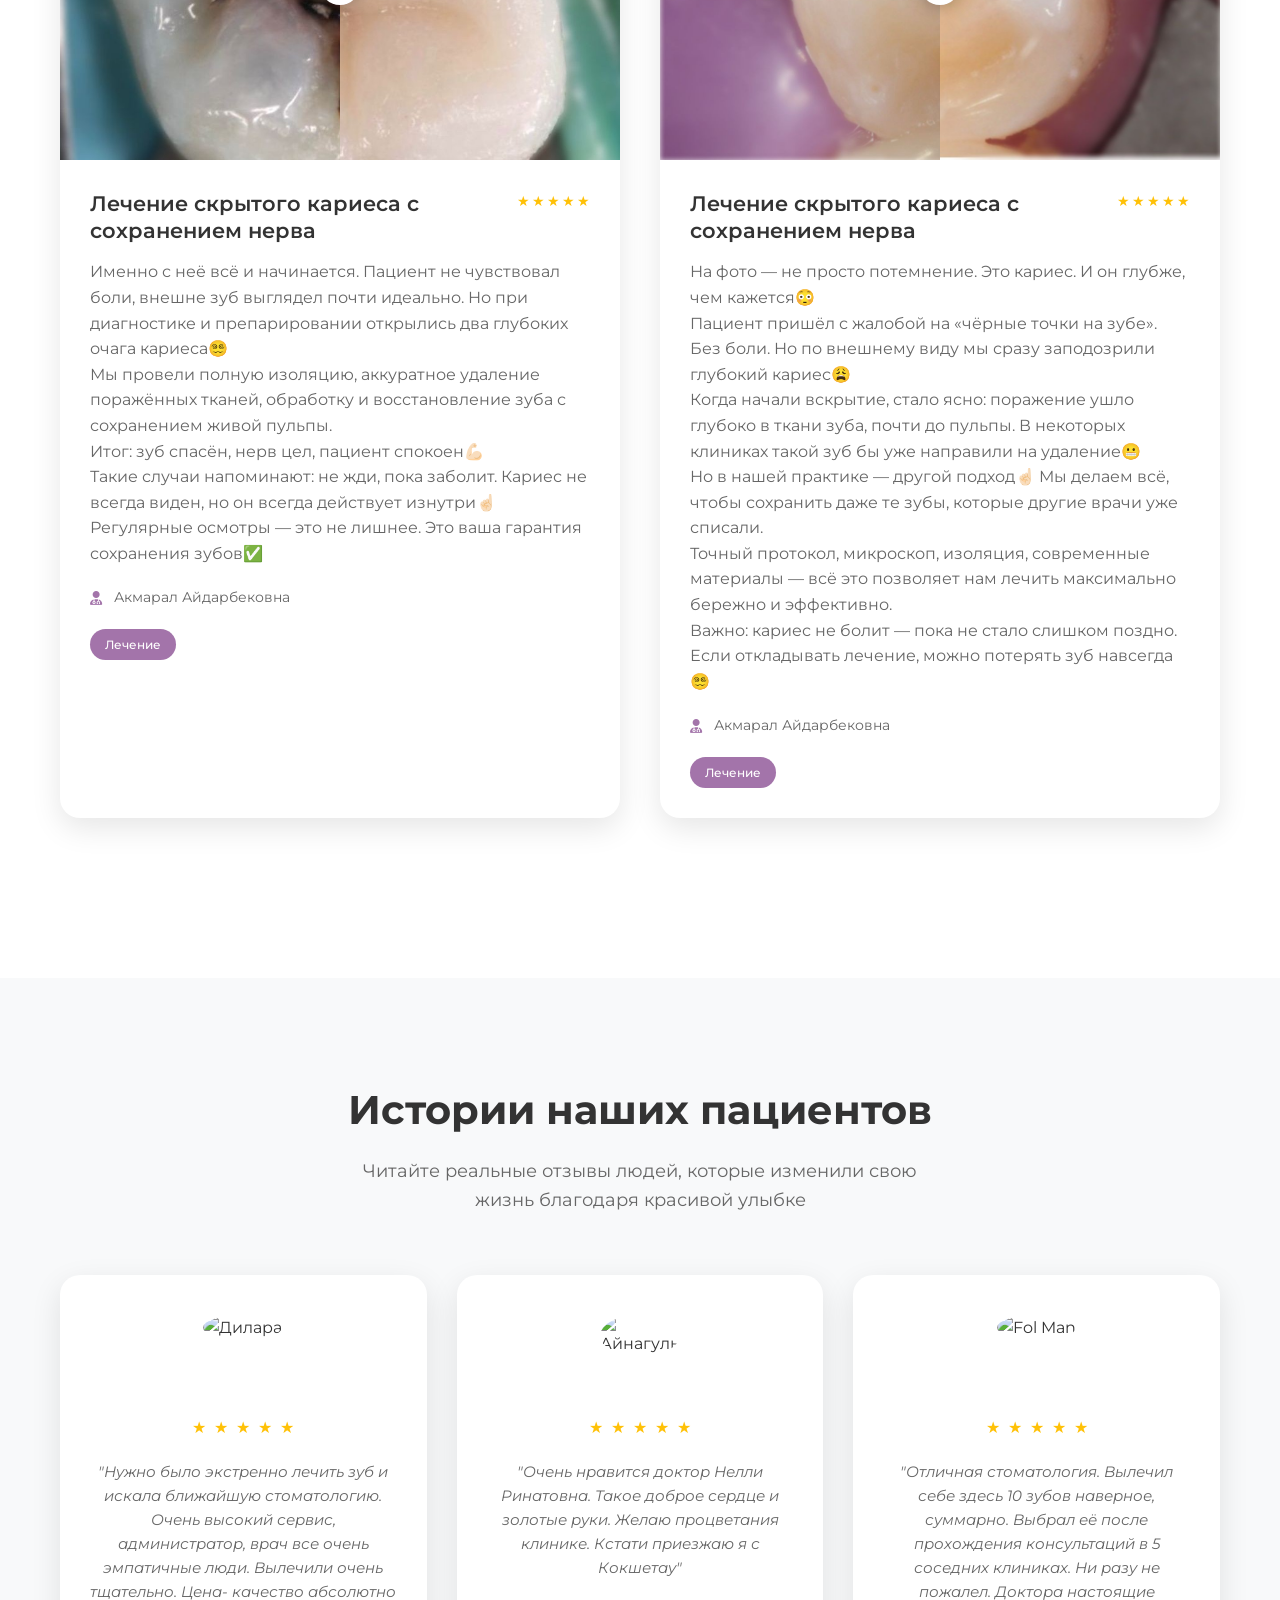
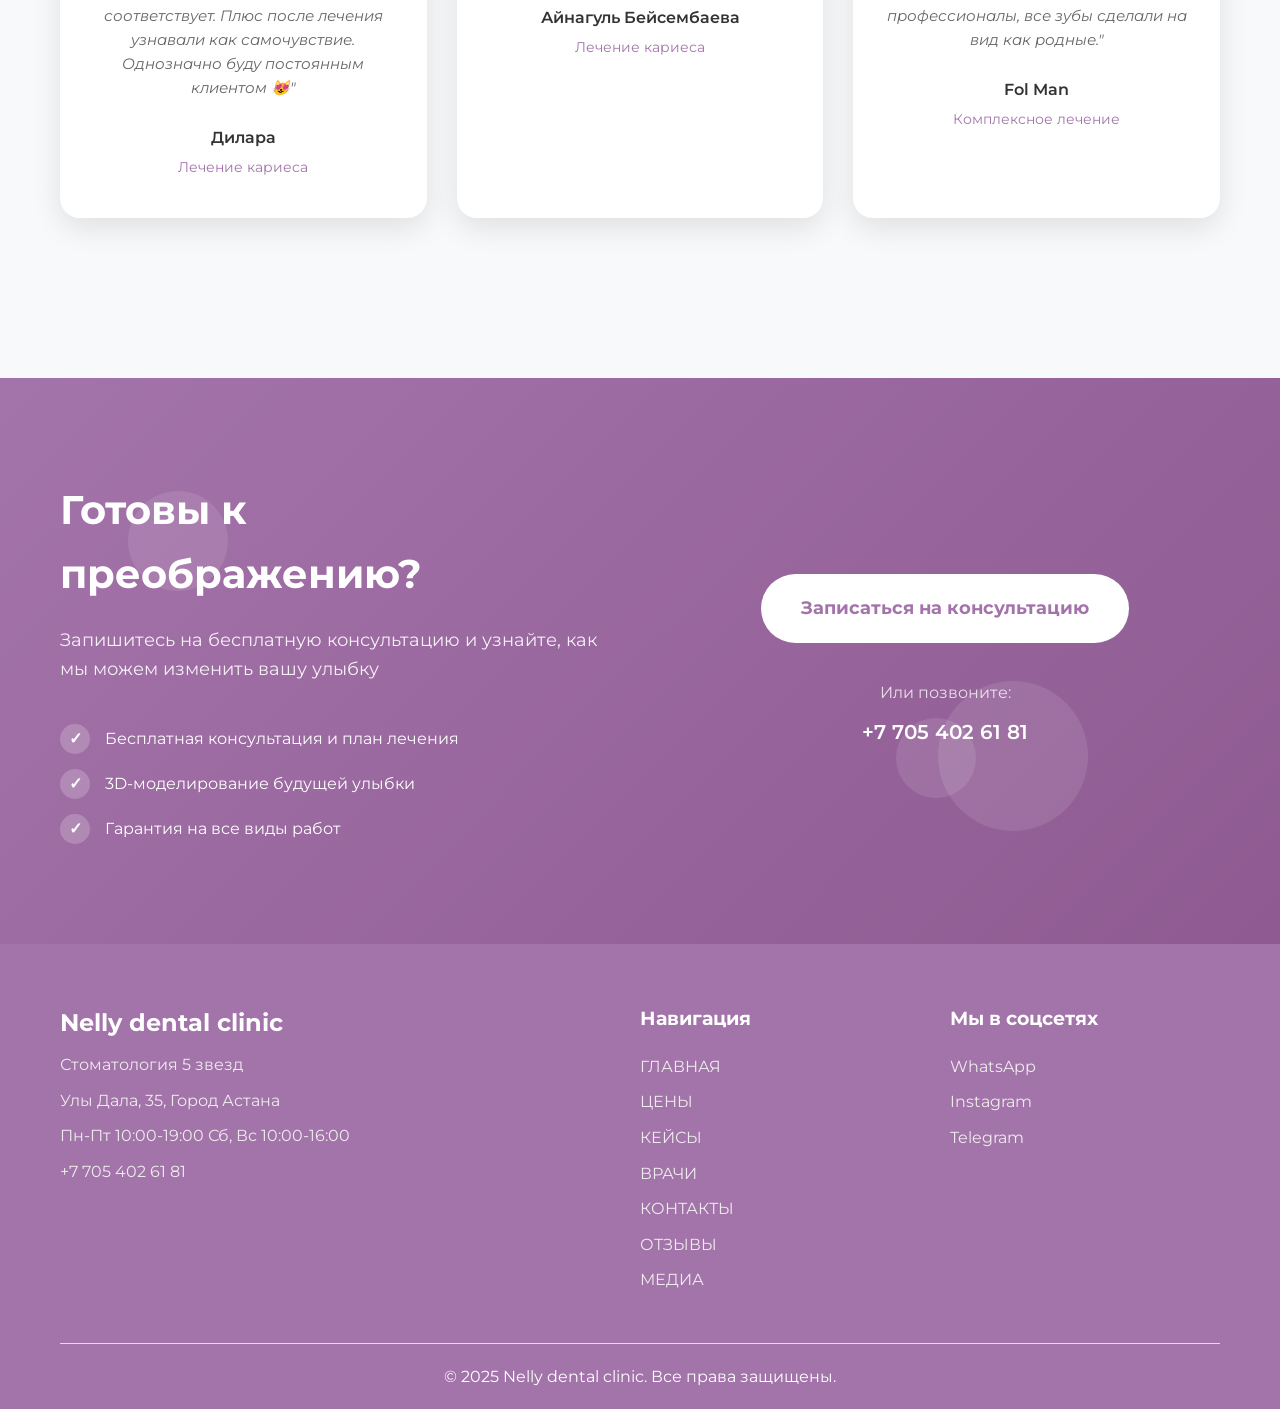
==== commit a7a57784: "asd" ====
--- a/cases/index.html
+++ b/cases/index.html
@@ -1045,6 +1045,158 @@
                     </div>
                 </div>
 
+                <!-- Case 20: recover -->
+                <div class="case-card-beautiful">
+                    <div class="case-image-beautiful">
+                        <div class="before-after-slider">
+                            <div class="slider-image before-img">
+                                <img src="../img/do30.jpg" alt="До лечения">
+                                <div class="image-overlay" data-translate="before_label">ДО</div>
+                            </div>
+                            <div class="slider-image after-img">
+                                <img src="../img/posle30.jpg" alt="После лечения">
+                                <div class="image-overlay" data-translate="after_label">ПОСЛЕ</div>
+                            </div>
+                            <input type="range" min="0" max="1" step="0.001" value="0.5" class="slider-line">
+                            <div class="slider-handle">
+                                <div class="handle-button">⟷</div>
+                            </div>
+                        </div>
+                    </div>
+                    <div class="case-content-beautiful">
+                        <div class="case-header-beautiful">
+                            <h3 data-translate="case_20_title">Эндодонтическое лечение и циркониевая коронка</h3>
+                            <div class="case-rating">
+                                <span class="star">★</span>
+                                <span class="star">★</span>
+                                <span class="star">★</span>
+                                <span class="star">★</span>
+                                <span class="star">★</span>
+                            </div>
+                        </div>
+                        <p class="case-description" data-translate="case_20_description">Пациент 25 лет полностью разрушенный зуб. Провели эндолечение, восстановили зуб под билдап. Потом установили циркон. коронку. Восстановили полностью функцию и анатомию зуба.</p>
+                        
+                        <div class="case-details-beautiful">
+                            <div class="detail-item">
+                                <i class="fa-solid fa-user-doctor"></i>
+                                <span>Нелли Ринатовна</span>
+                            </div>
+                        </div>
+                        <div class="case-tags-beautiful">
+                            <span class="tag primary" data-translate="tag_endodontics">Эндодонтия</span>
+                            <span class="tag" data-translate="tag_crowns">Коронка</span>
+                        </div>
+                    </div>
+                </div>
+
+                <!-- Case 21: recover -->
+                <div class="case-card-beautiful">
+                    <div class="case-image-beautiful">
+                        <div class="before-after-slider">
+                            <div class="slider-image before-img">
+                                <img src="../img/do31.jpg" alt="До лечения">
+                                <div class="image-overlay" data-translate="before_label">ДО</div>
+                            </div>
+                            <div class="slider-image after-img">
+                                <img src="../img/posle31.jpg" alt="После лечения">
+                                <div class="image-overlay" data-translate="after_label">ПОСЛЕ</div>
+                            </div>
+                            <input type="range" min="0" max="1" step="0.001" value="0.5" class="slider-line">
+                            <div class="slider-handle">
+                                <div class="handle-button">⟷</div>
+                            </div>
+                        </div>
+                    </div>
+                    <div class="case-content-beautiful">
+                        <div class="case-header-beautiful">
+                            <h3 data-translate="case_21_title">Лечение скрытого кариеса с сохранением нерва</h3>
+                            <div class="case-rating">
+                                <span class="star">★</span>
+                                <span class="star">★</span>
+                                <span class="star">★</span>
+                                <span class="star">★</span>
+                                <span class="star">★</span>
+                            </div>
+                        </div>
+                        <p class="case-description" data-translate="case_21_description">
+Именно с неё всё и начинается. Пациент не чувствовал боли, внешне зуб выглядел почти идеально. Но при диагностике и препарировании открылись два глубоких очага кариеса😵‍💫<br><br>
+
+Мы провели полную изоляцию, аккуратное удаление поражённых тканей, обработку и восстановление зуба с сохранением живой пульпы.<br><br>
+
+Итог: зуб спасён, нерв цел, пациент спокоен💪🏻<br><br>
+
+Такие случаи напоминают: не жди, пока заболит. Кариес не всегда виден, но он всегда действует изнутри☝🏻<br><br>
+
+Регулярные осмотры — это не лишнее. Это ваша гарантия сохранения зубов✅<br>
+</p>
+                        
+                        <div class="case-details-beautiful">
+                            <div class="detail-item">
+                                <i class="fa-solid fa-user-doctor"></i>
+                                <span>Акмарал Айдарбековна</span>
+                            </div>
+                        </div>
+                        <div class="case-tags-beautiful">
+                            <span class="tag primary" data-translate="tag_treatment">Лечение</span>
+                        </div>
+                    </div>
+                </div>
+                <!-- Case 22: recover -->
+                <div class="case-card-beautiful">
+                    <div class="case-image-beautiful">
+                        <div class="before-after-slider">
+                            <div class="slider-image before-img">
+                                <img src="../img/do32.jpg" alt="До лечения">
+                                <div class="image-overlay" data-translate="before_label">ДО</div>
+                            </div>
+                            <div class="slider-image after-img">
+                                <img src="../img/posle32.jpg" alt="После лечения">
+                                <div class="image-overlay" data-translate="after_label">ПОСЛЕ</div>
+                            </div>
+                            <input type="range" min="0" max="1" step="0.001" value="0.5" class="slider-line">
+                            <div class="slider-handle">
+                                <div class="handle-button">⟷</div>
+                            </div>
+                        </div>
+                    </div>
+                    <div class="case-content-beautiful">
+                        <div class="case-header-beautiful">
+                            <h3 data-translate="case_22_title">Лечение скрытого кариеса с сохранением нерва</h3>
+                            <div class="case-rating">
+                                <span class="star">★</span>
+                                <span class="star">★</span>
+                                <span class="star">★</span>
+                                <span class="star">★</span>
+                                <span class="star">★</span>
+                            </div>
+                        </div>
+                        <p class="case-description" data-translate="case_22_description">На фото — не просто потемнение. Это кариес. И он глубже, чем кажется😳<br><br>
+
+Пациент пришёл с жалобой на «чёрные точки на зубе». Без боли. Но по внешнему виду мы сразу заподозрили глубокий кариес😩<br><br>
+
+Когда начали вскрытие, стало ясно: поражение ушло глубоко в ткани зуба, почти до пульпы. В некоторых клиниках такой зуб бы уже направили на удаление😬<br><br>
+
+Но в нашей практике — другой подход☝🏻<br>
+Мы делаем всё, чтобы сохранить даже те зубы, которые другие врачи уже списали.<br><br>
+
+Точный протокол, микроскоп, изоляция, современные материалы — всё это позволяет нам лечить максимально бережно и эффективно.<br><br>
+
+Важно:<br>
+Кариес не болит — пока не стало слишком поздно.<br>
+Если откладывать лечение, можно потерять зуб навсегда😵‍💫
+</p>
+                        
+                        <div class="case-details-beautiful">
+                            <div class="detail-item">
+                                <i class="fa-solid fa-user-doctor"></i>
+                                <span>Акмарал Айдарбековна</span>
+                            </div>
+                        </div>
+                        <div class="case-tags-beautiful">
+                            <span class="tag primary" data-translate="tag_treatment">Лечение</span>
+                        </div>
+                    </div>
+                </div>
                 
 
 
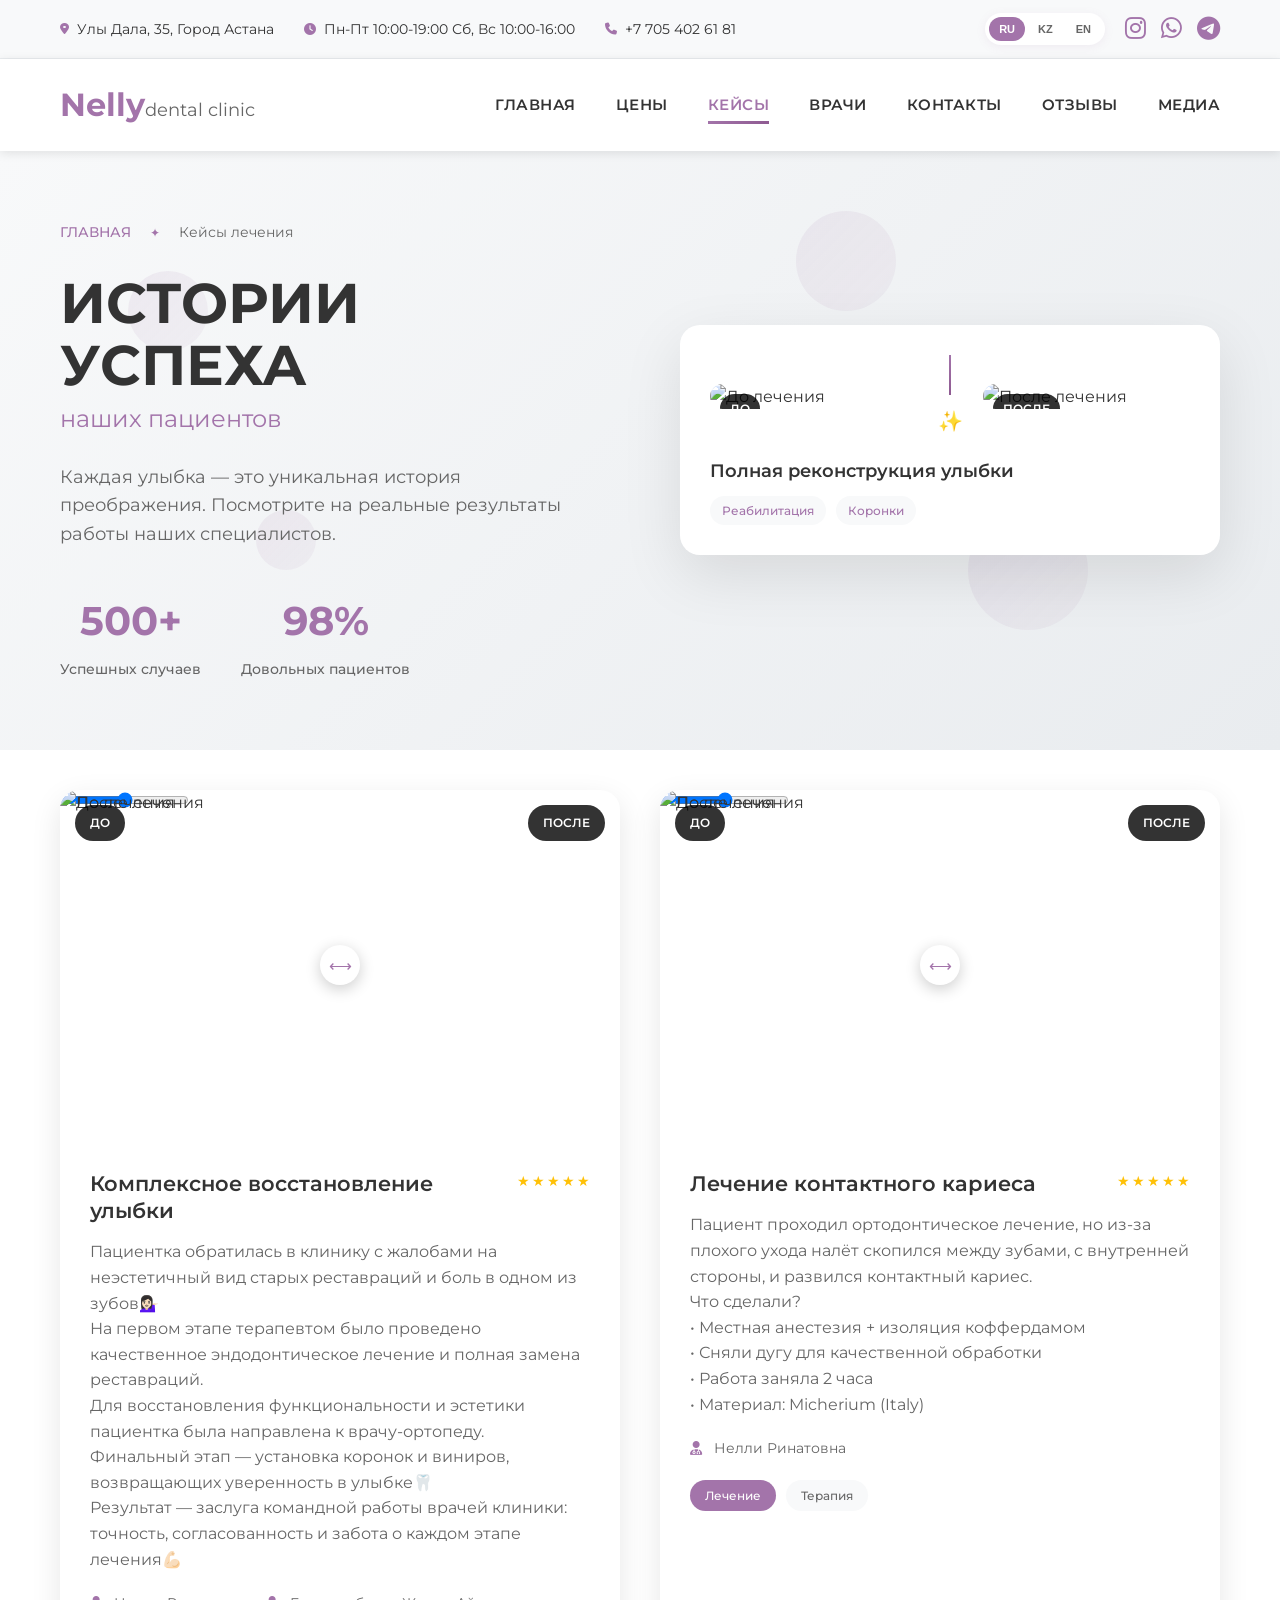
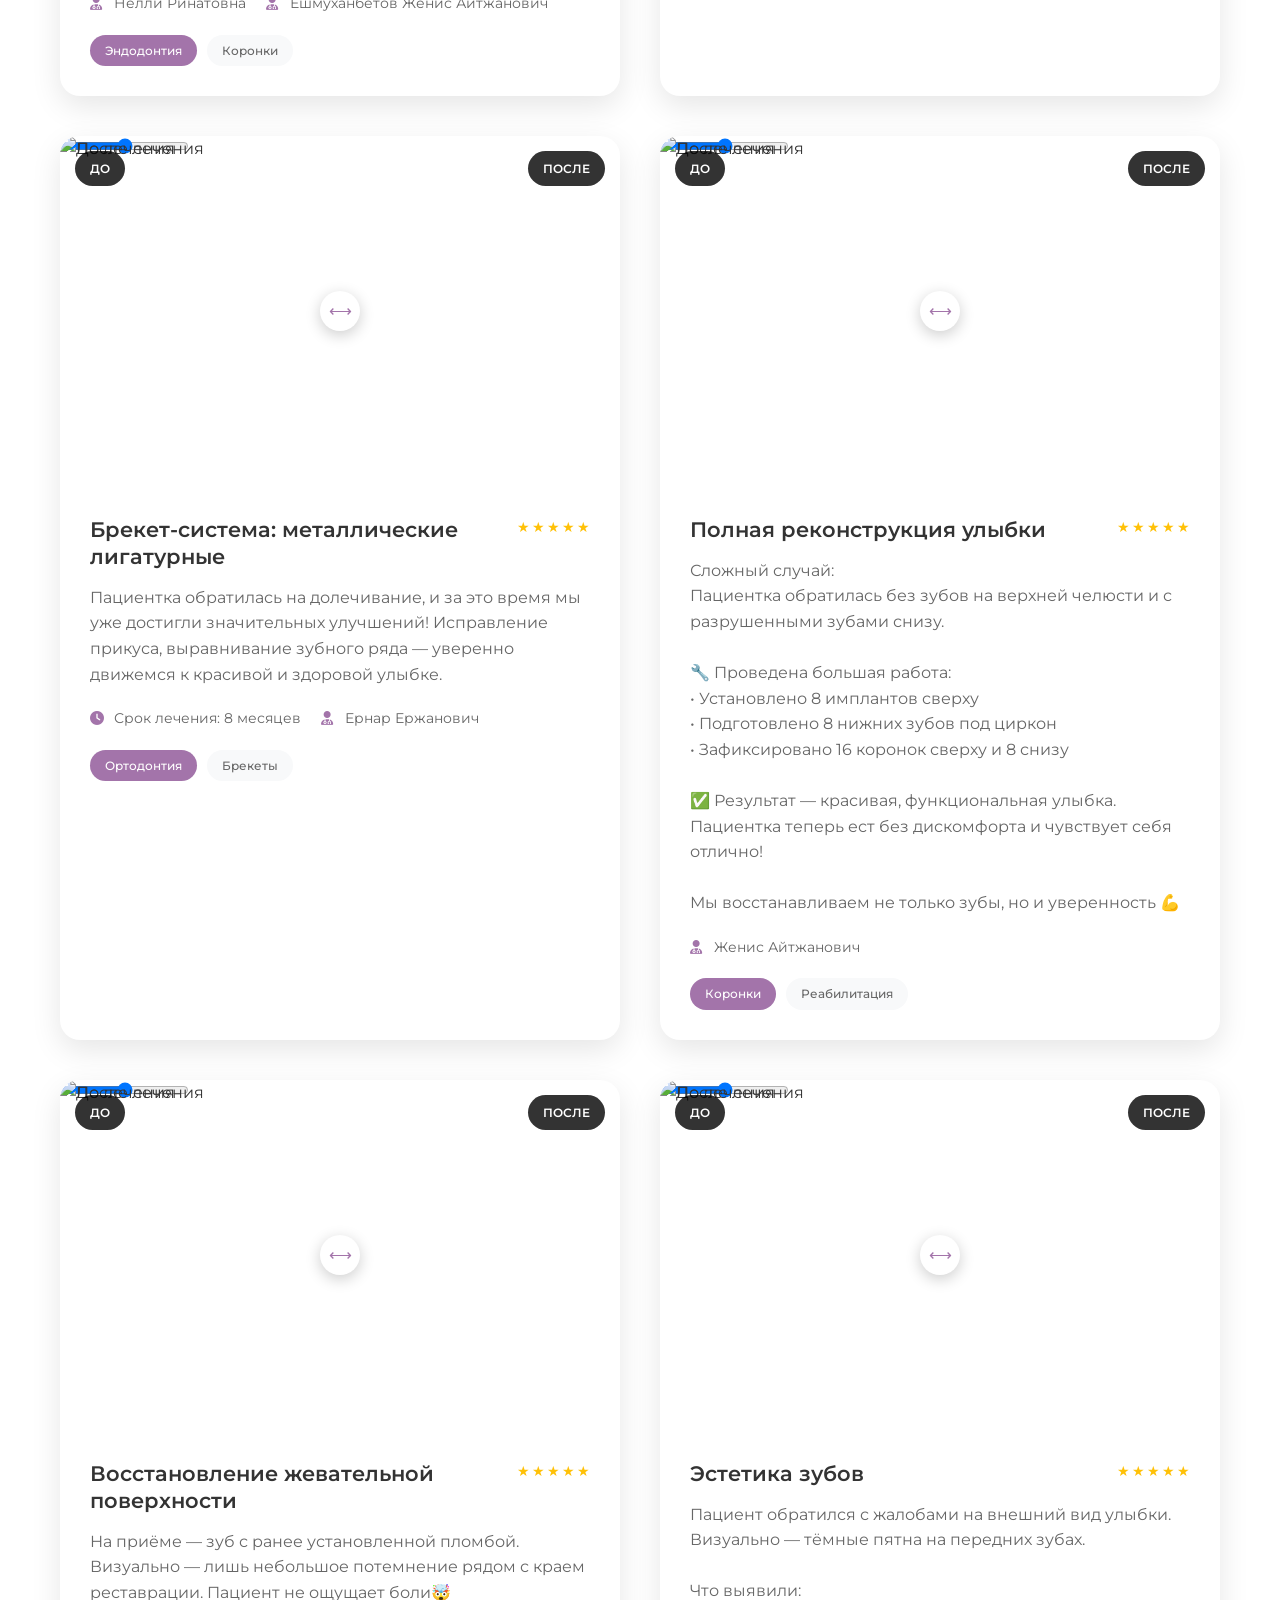
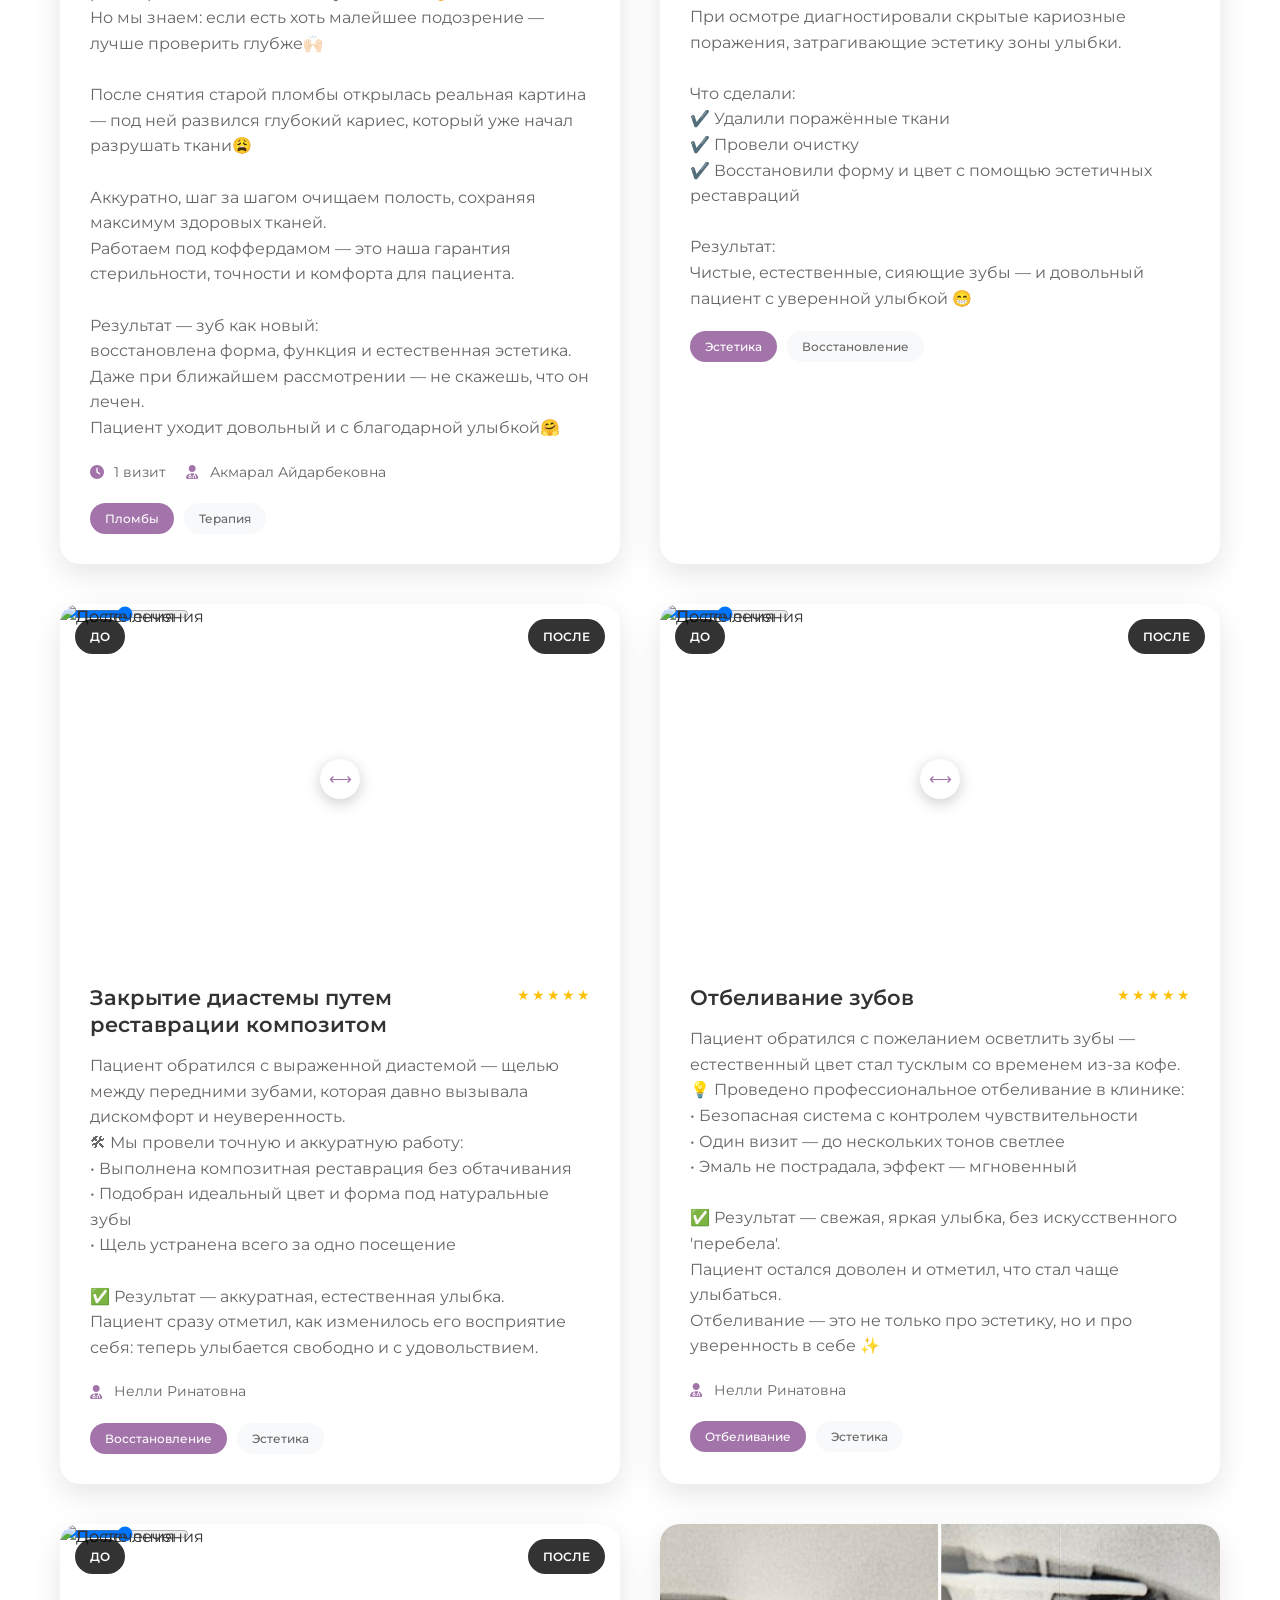
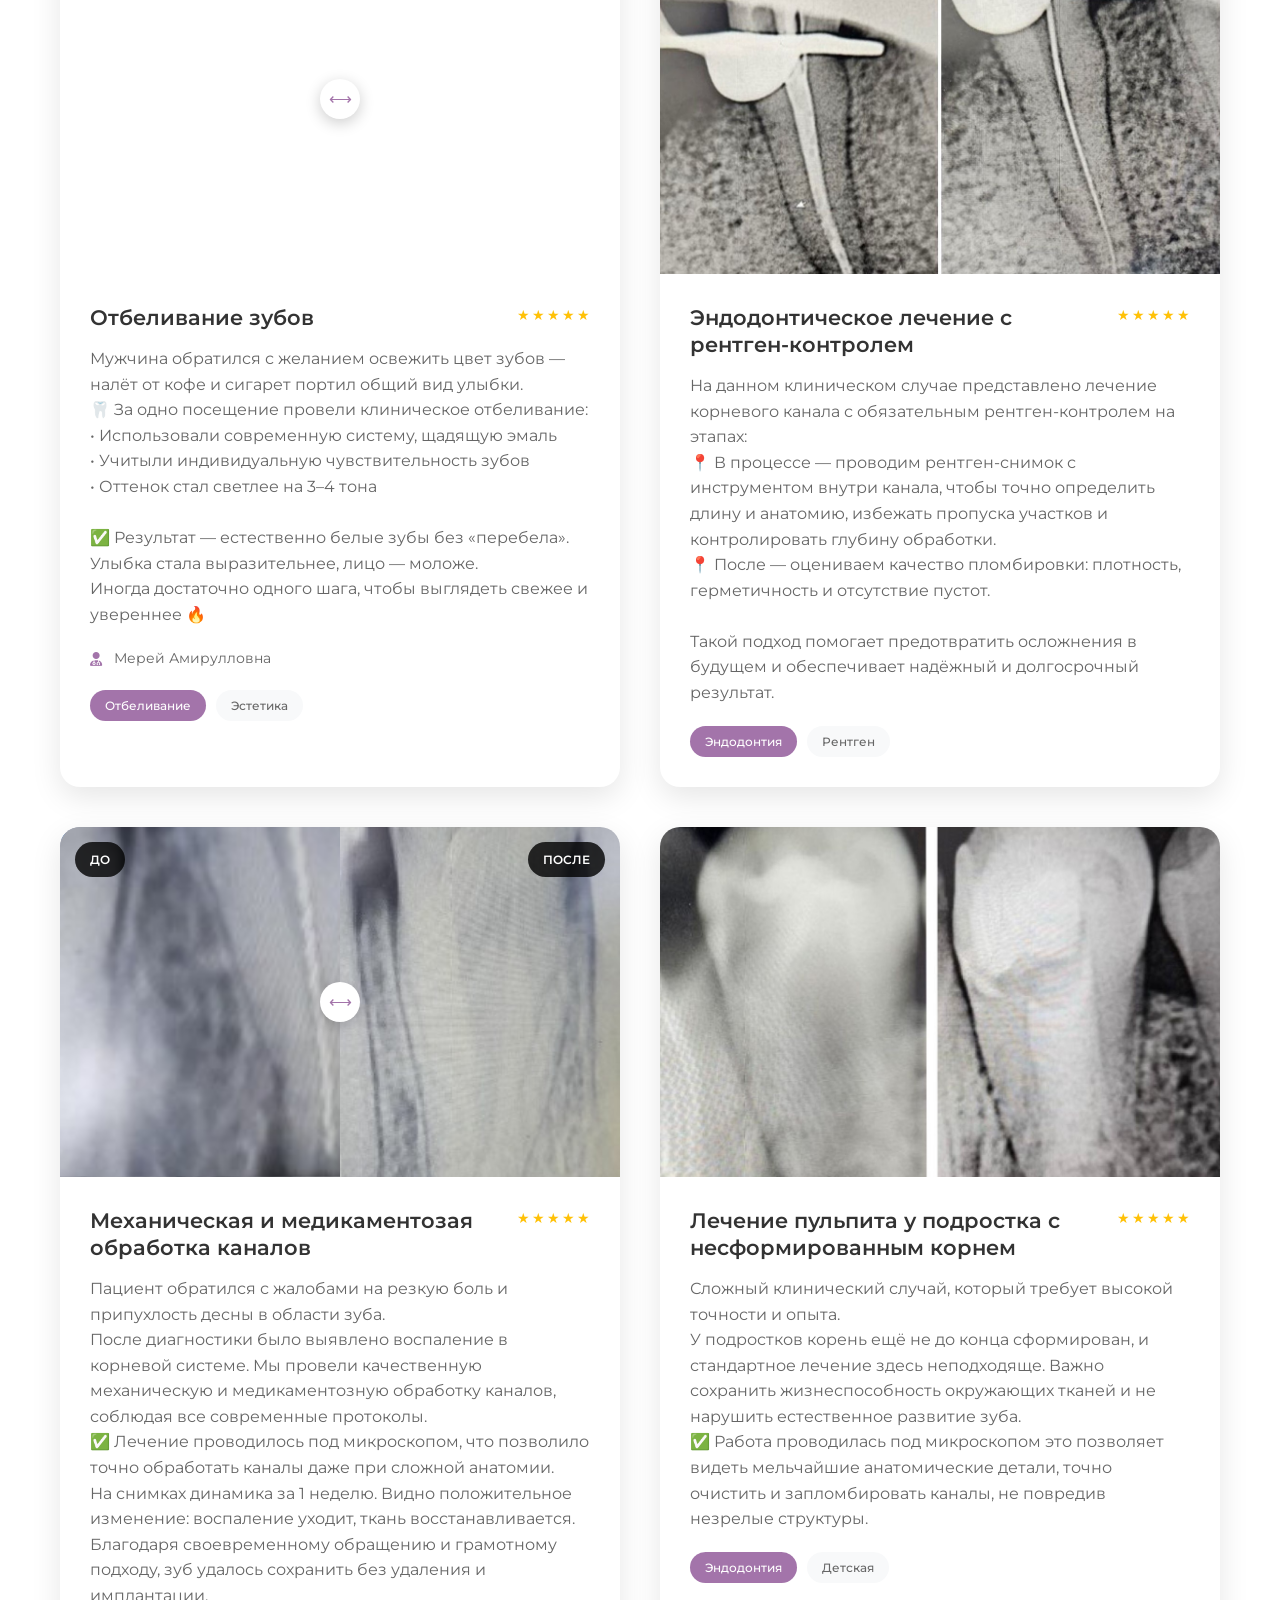
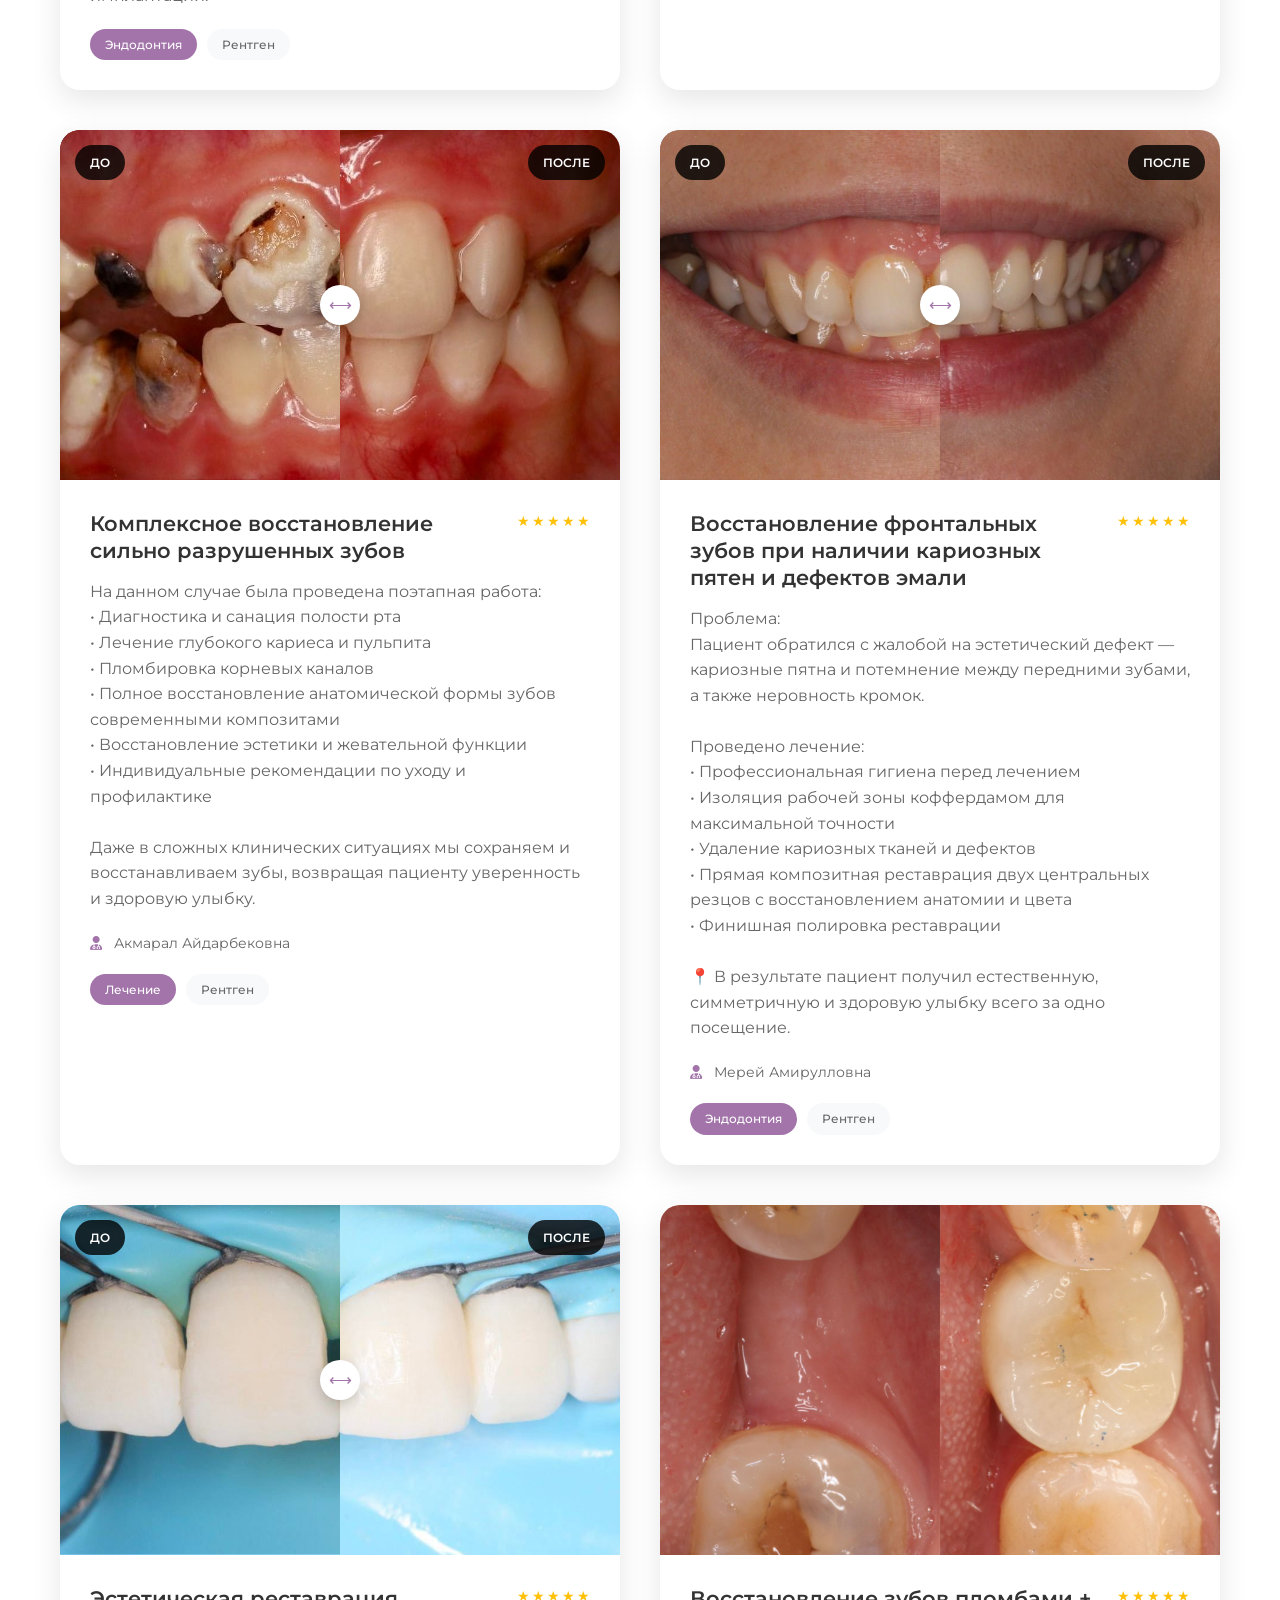
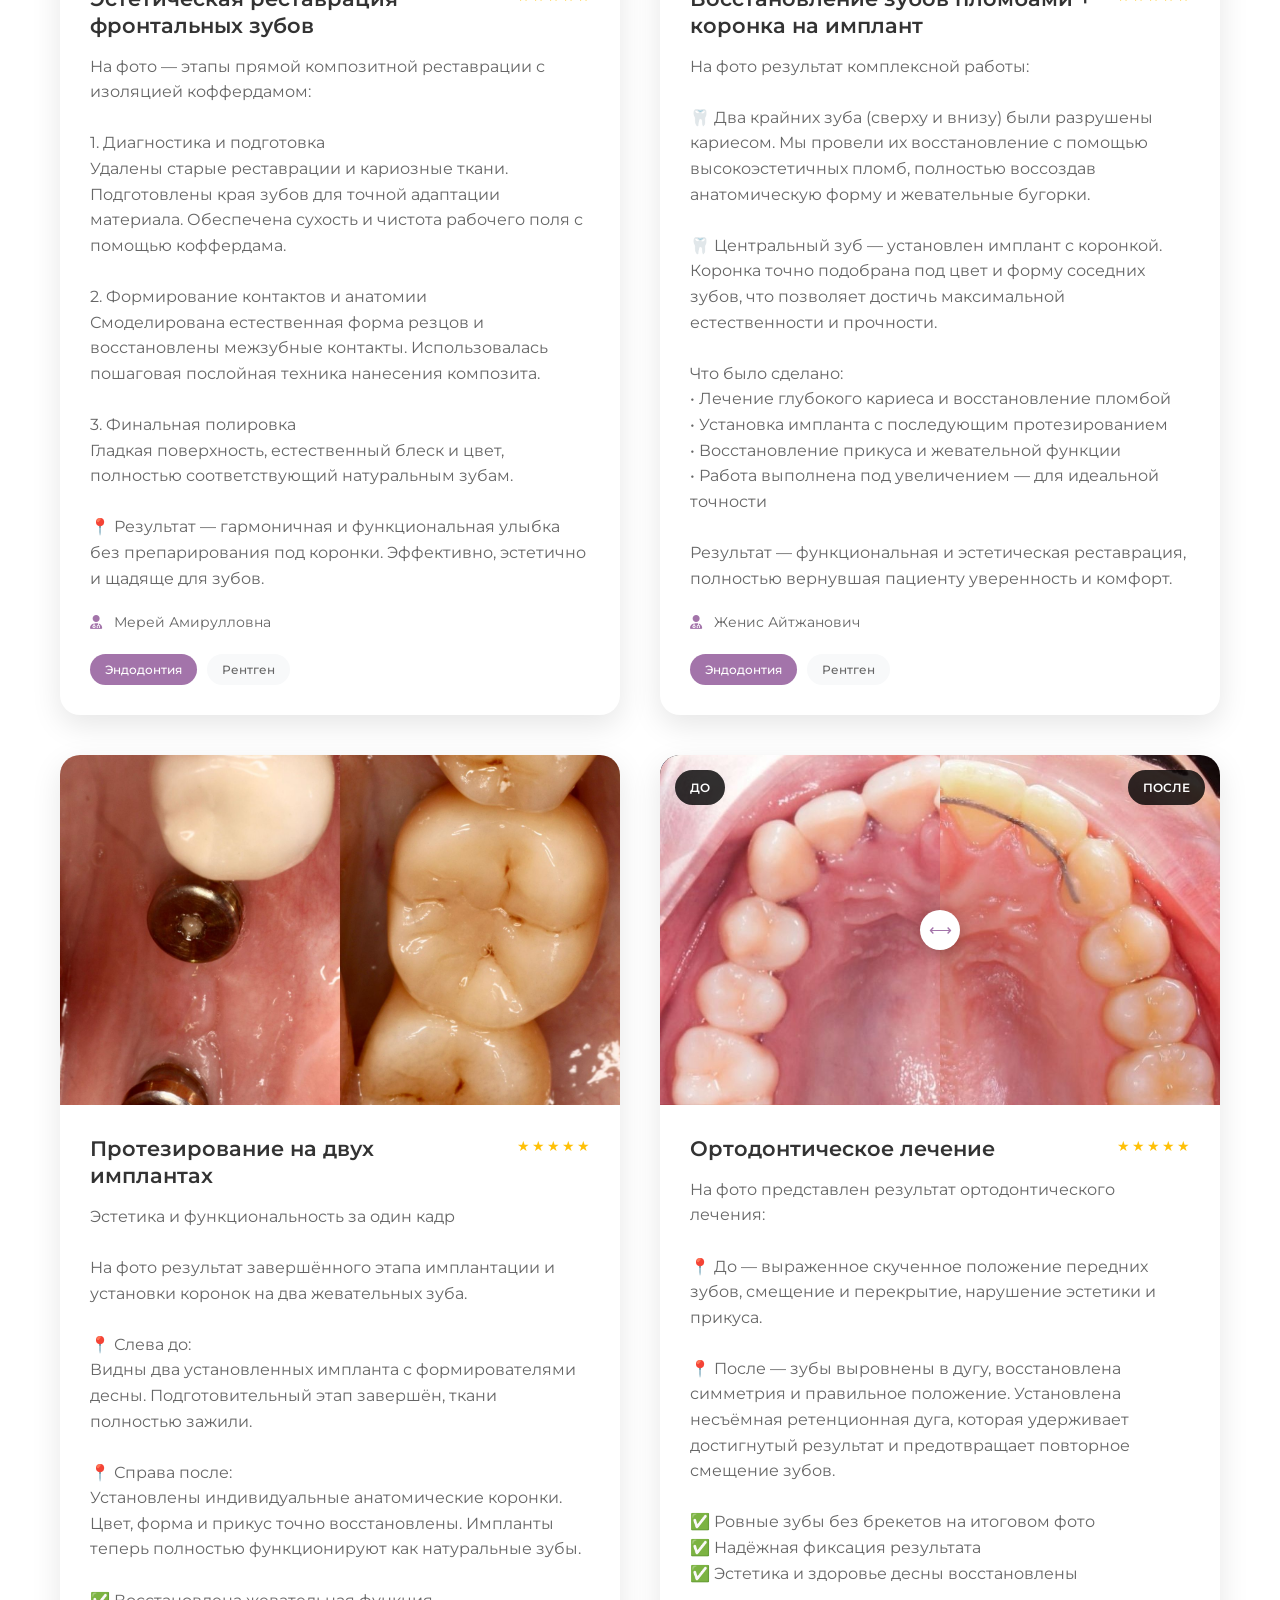
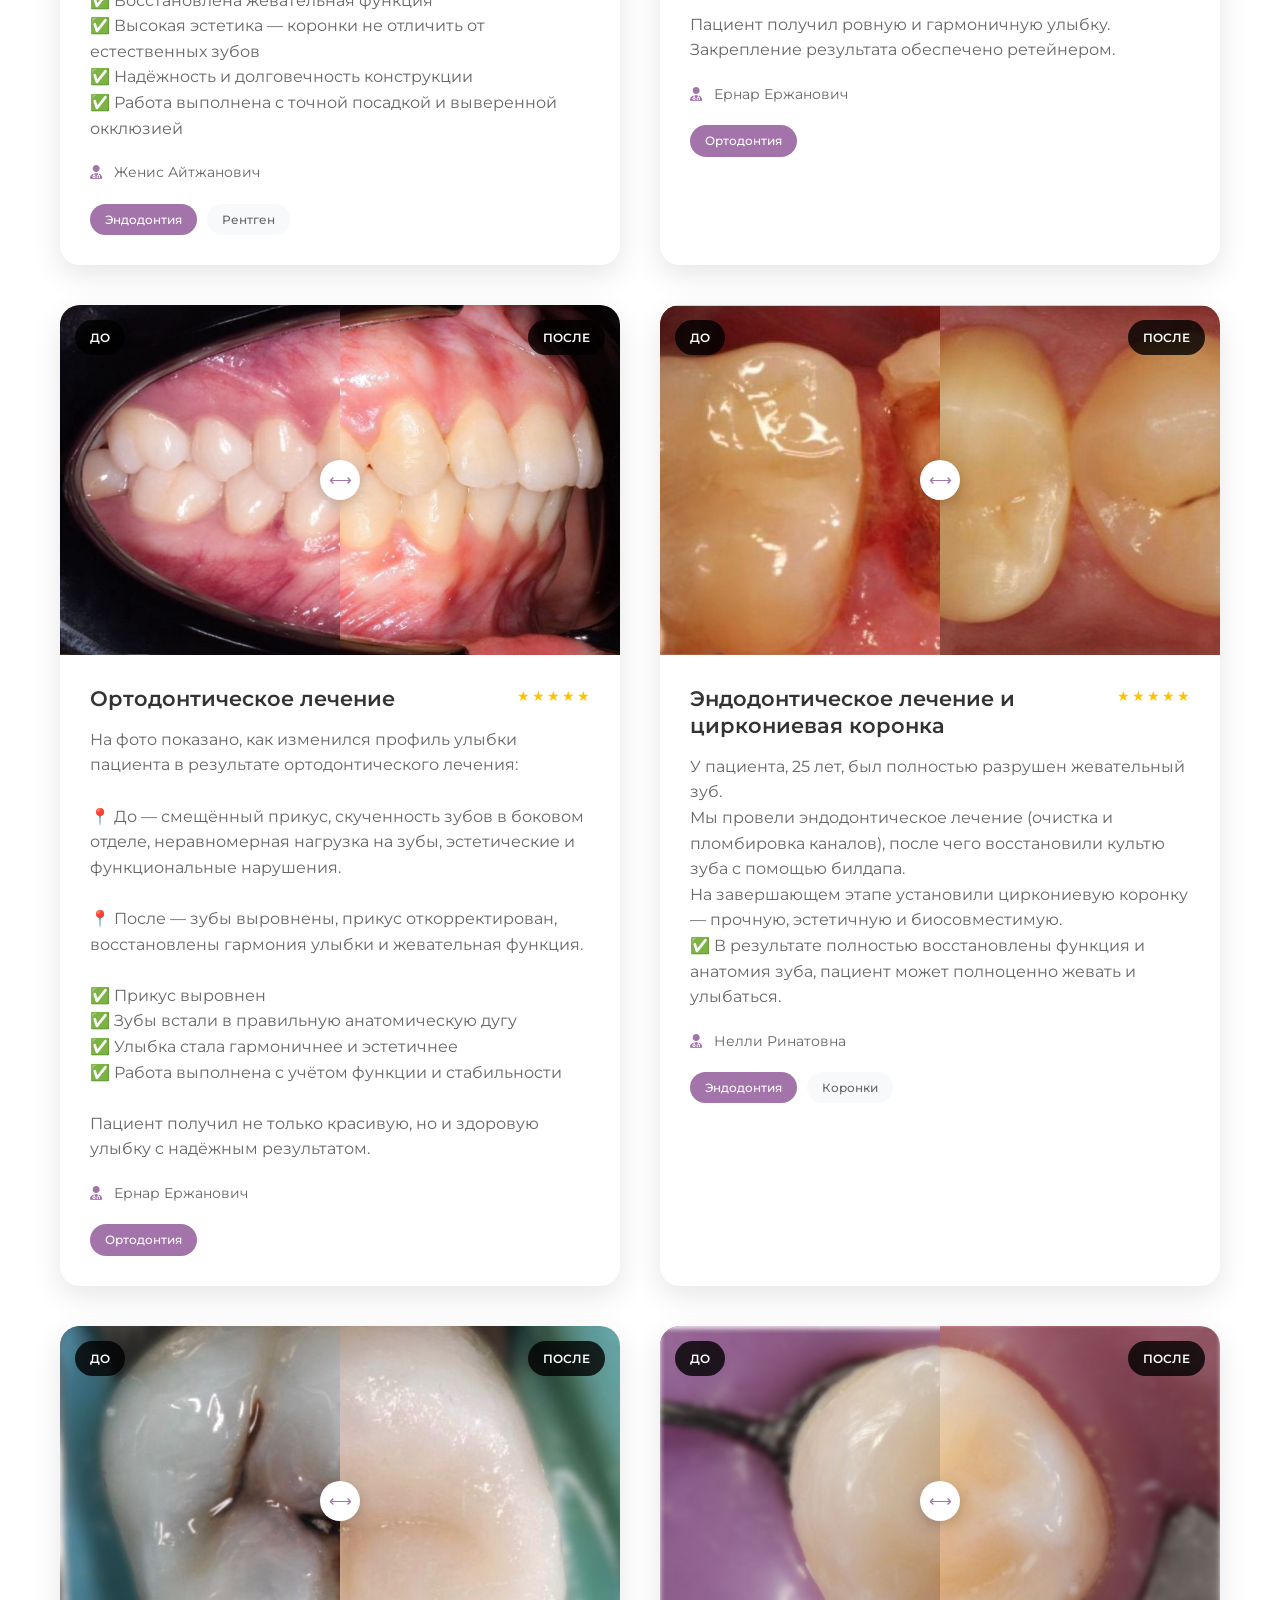
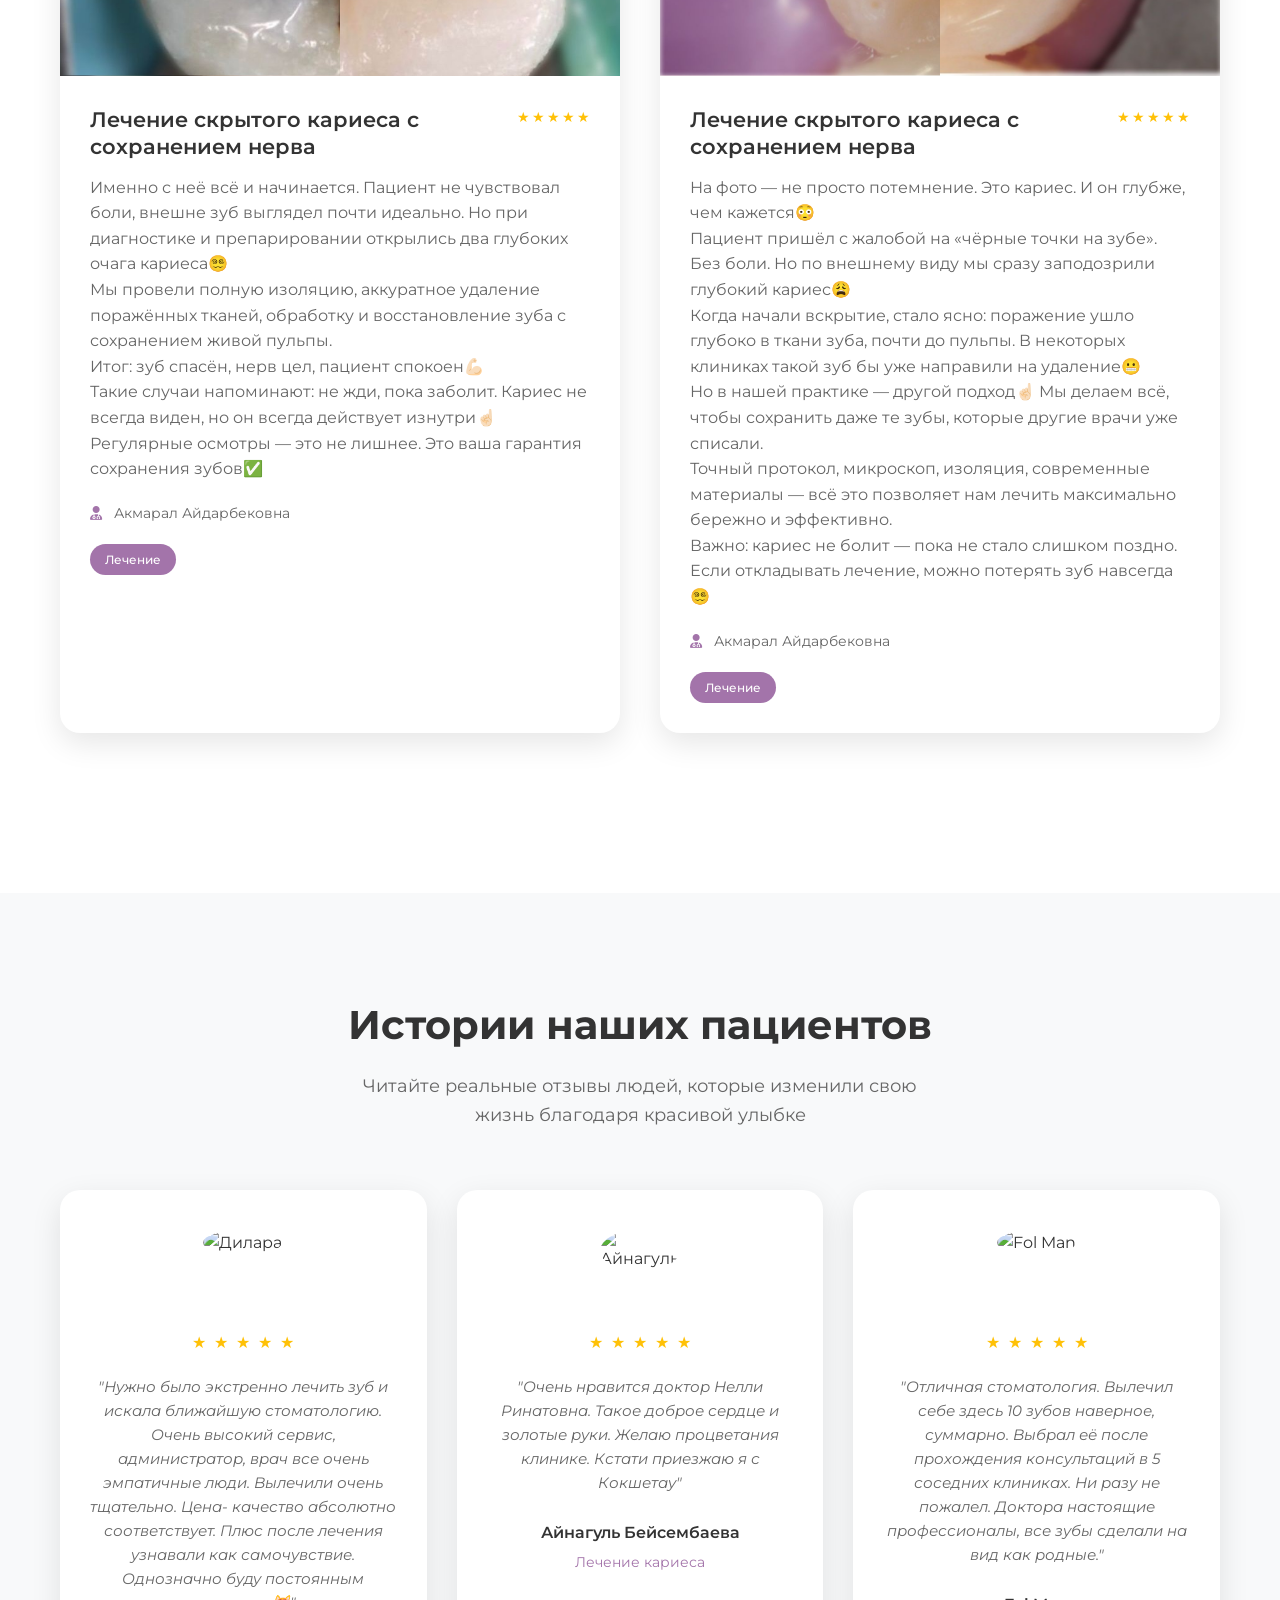
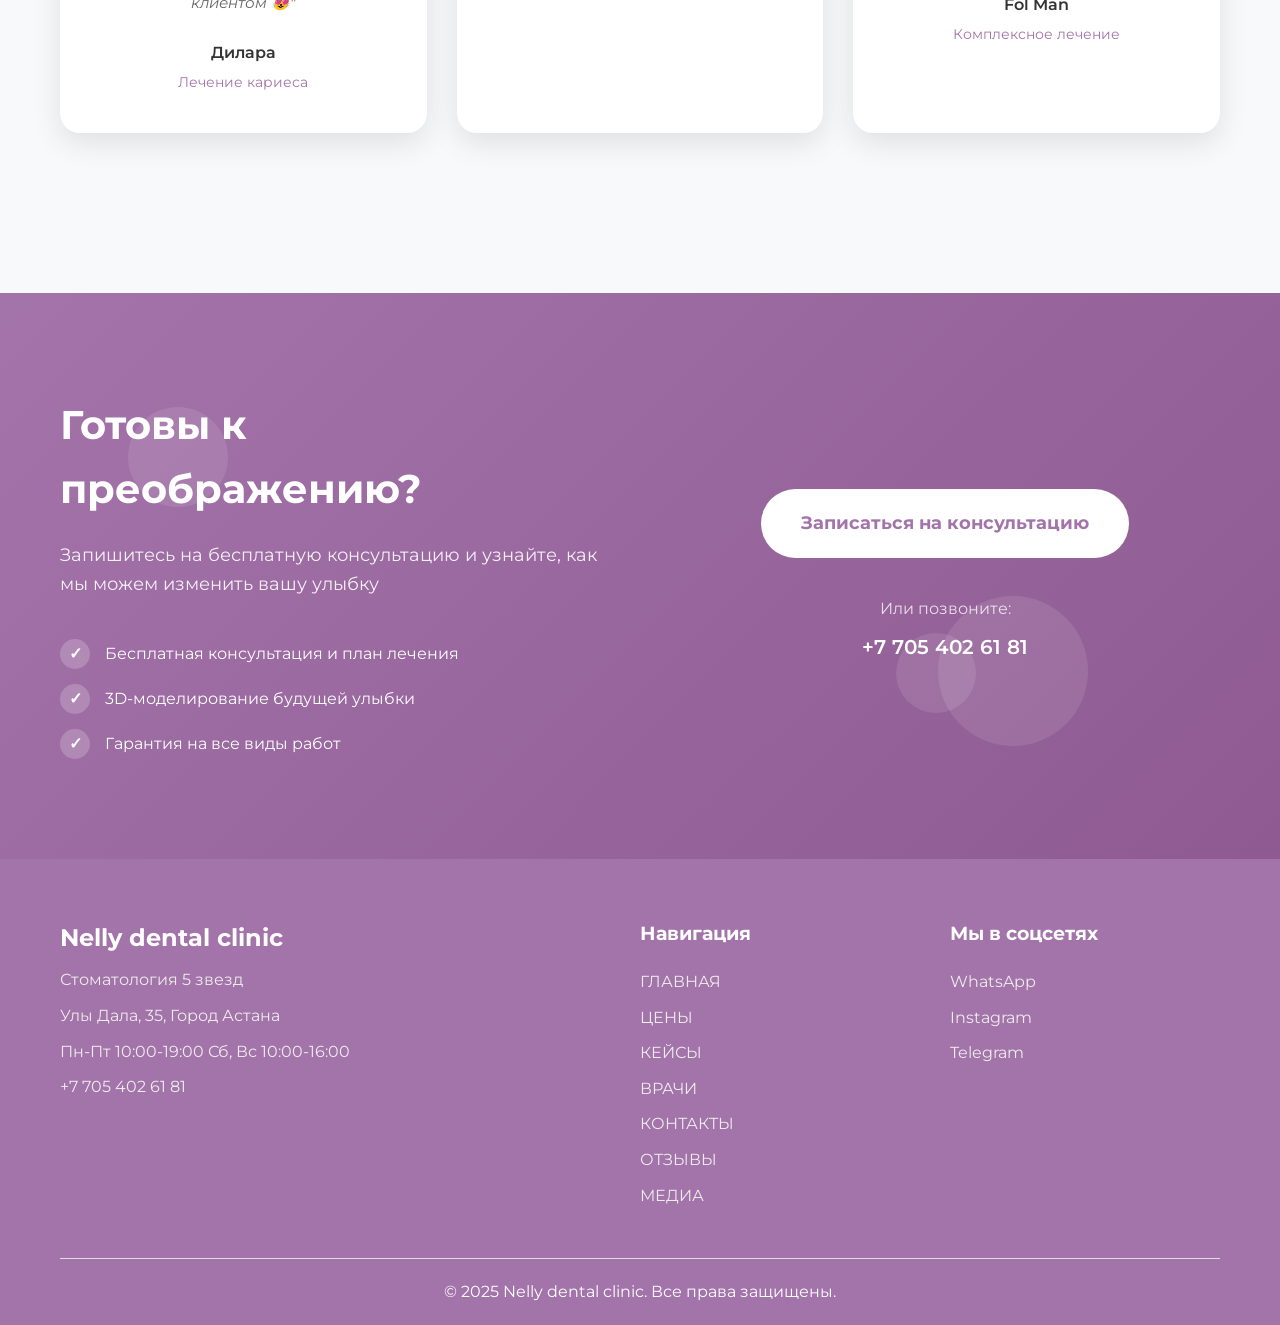
==== commit 4565d28f: "asf" ====
--- a/cases/index.html
+++ b/cases/index.html
@@ -446,12 +446,6 @@
                             </div>
                         </div>
                         <p class="case-description" data-translate="case_6_description">Пациент обратился с жалобами на внешний вид улыбки. Визуально — тёмные пятна на передних зубах.<br>Что выявили:<br>При осмотре диагностировали скрытые кариозные поражения, затрагивающие эстетику зоны улыбки.<br>Что сделали:<br>✔️ Удалили поражённые ткани<br>✔️ Провели очистку<br>✔️ Восстановили форму и цвет с помощью эстетичных реставраций<br>Результат:<br>Чистые, естественные, сияющие зубы — и довольный пациент с уверенной улыбкой 😁</p>
-                        <div class="case-details-beautiful">
-                            <div class="detail-item">
-                                <i class="fa-solid fa-user-doctor"></i>
-                                <span>Ерик Куанышевич</span>
-                            </div>
-                        </div>
                         <div class="case-tags-beautiful">
                             <span class="tag primary" data-translate="tag_aesthetics">Эстетика</span>
                             <span class="tag" data-translate="tag_restoration">Восстановление</span>
@@ -601,12 +595,6 @@
                             </div>
                         </div>
                         <p class="case-description" data-translate="case_10_description">На данном клиническом случае представлено лечение корневого канала с обязательным рентген-контролем на этапах:<br>📍 В процессе — проводим рентген-снимок с инструментом внутри канала, чтобы точно определить длину и анатомию, избежать пропуска участков и контролировать глубину обработки.<br>📍 После — оцениваем качество пломбировки: плотность, герметичность и отсутствие пустот.<br><br>Такой подход помогает предотвратить осложнения в будущем и обеспечивает надёжный и долгосрочный результат.</p>
-                        <div class="case-details-beautiful">
-                            <div class="detail-item">
-                                <i class="fa-solid fa-user-doctor"></i>
-                                <span>Ерик Куанышевич</span>
-                            </div>
-                        </div>
                         <div class="case-tags-beautiful">
                             <span class="tag primary" data-translate="tag_endodontics">Эндодонтия</span>
                             <span class="tag" data-translate="tag_xray">Рентген</span>
@@ -643,12 +631,6 @@
                             </div>
                         </div>
                         <p class="case-description" data-translate="case_11_description">Пациент обратился с жалобами на резкую боль и припухлость десны в области зуба.<br>После диагностики было выявлено воспаление в корневой системе. Мы провели качественную механическую и медикаментозную обработку каналов, соблюдая все современные протоколы.<br>✅ Лечение проводилось под микроскопом, что позволило точно обработать каналы даже при сложной анатомии.<br>На снимках динамика за 1 неделю. Видно положительное изменение: воспаление уходит, ткань восстанавливается.<br>Благодаря своевременному обращению и грамотному подходу, зуб удалось сохранить без удаления и имплантации.</p>
-                        <div class="case-details-beautiful">
-                            <div class="detail-item">
-                                <i class="fa-solid fa-user-doctor"></i>
-                                <span>Ерик Куанышевич</span>
-                            </div>
-                        </div>
                         <div class="case-tags-beautiful">
                             <span class="tag primary" data-translate="tag_endodontics">Эндодонтия</span>
                             <span class="tag" data-translate="tag_xray">Рентген</span>
@@ -673,12 +655,6 @@
                             </div>
                         </div>
                         <p class="case-description" data-translate="case_12_description">Сложный клинический случай, который требует высокой точности и опыта.<br>У подростков корень ещё не до конца сформирован, и стандартное лечение здесь неподходяще. Важно сохранить жизнеспособность окружающих тканей и не нарушить естественное развитие зуба.<br>✅ Работа проводилась под микроскопом это позволяет видеть мельчайшие анатомические детали, точно очистить и запломбировать каналы, не повредив незрелые структуры.</p>
-                        <div class="case-details-beautiful">
-                            <div class="detail-item">
-                                <i class="fa-solid fa-user-doctor"></i>
-                                <span>Ерик Куанышевич</span>
-                            </div>
-                        </div>
                         <div class="case-tags-beautiful">
                             <span class="tag primary" data-translate="tag_endodontics">Эндодонтия</span>
                             <span class="tag" data-translate="tag_pediatric">Детская</span>
